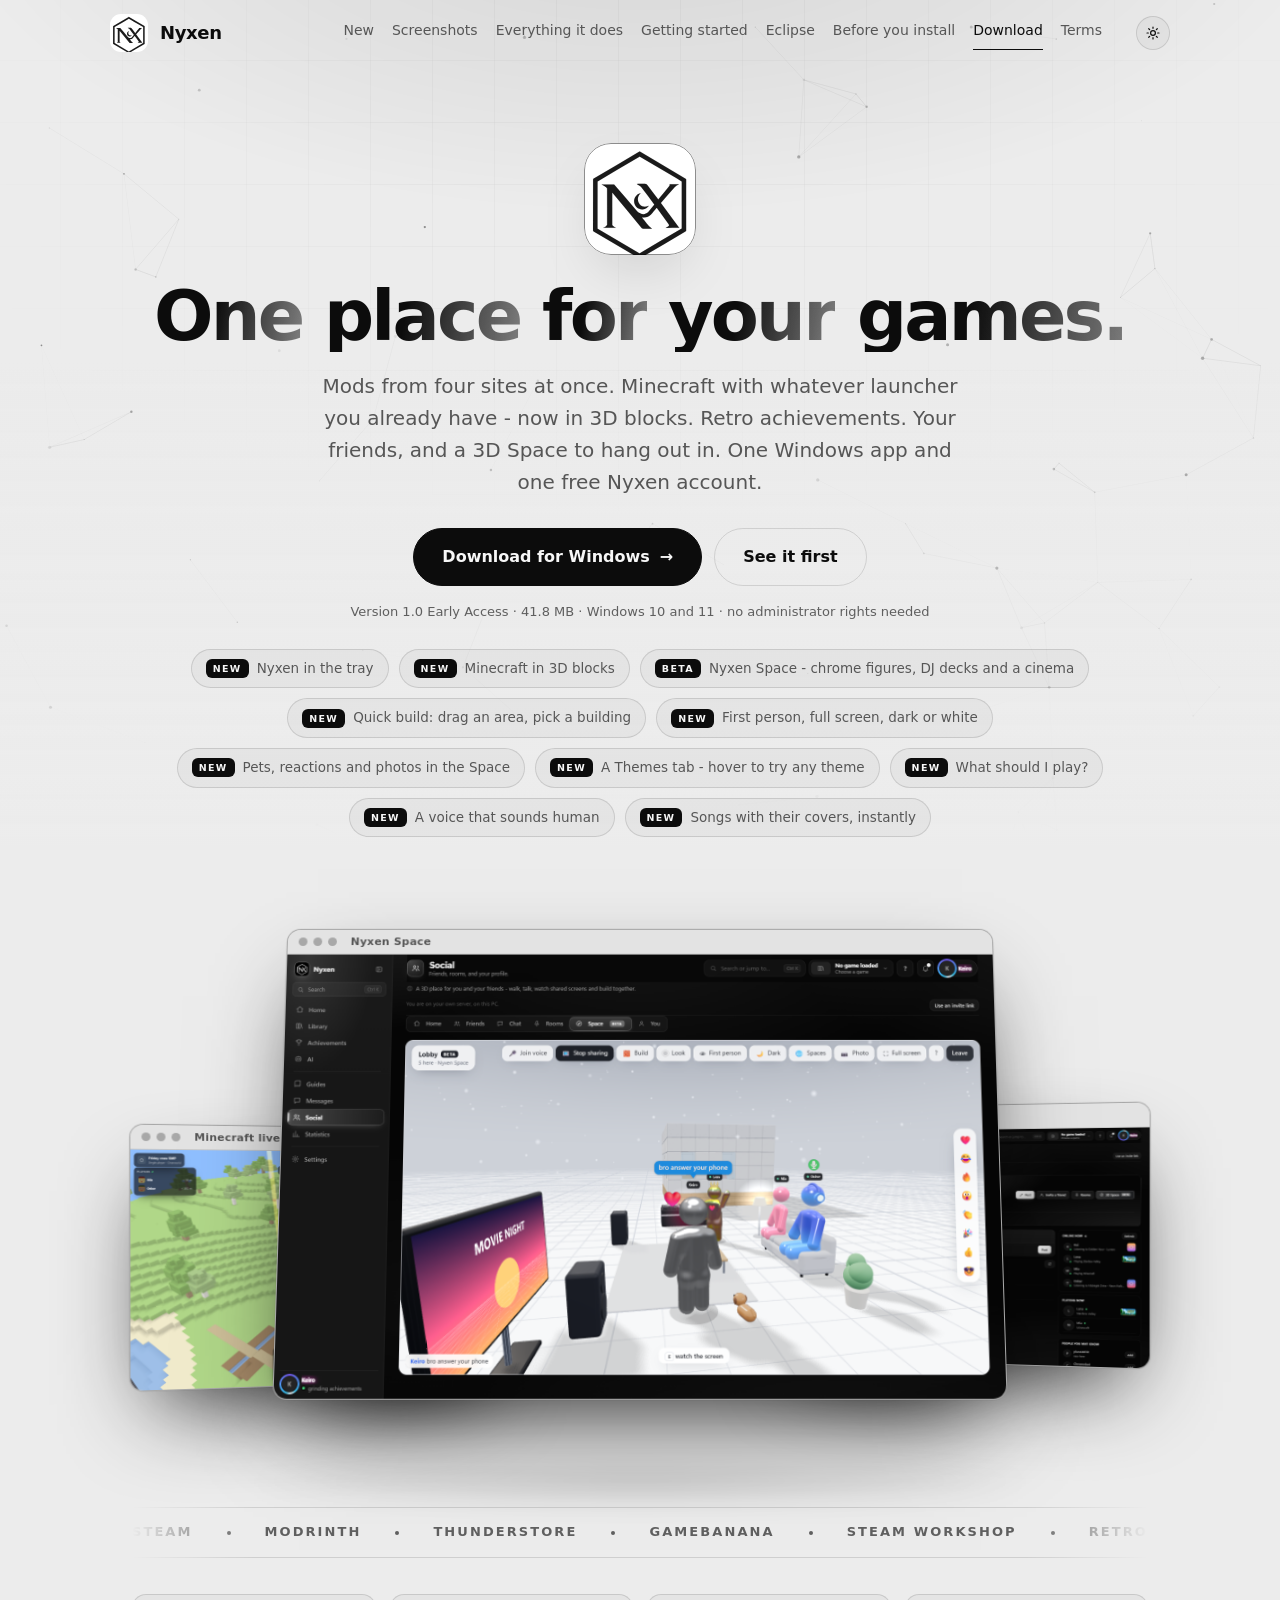
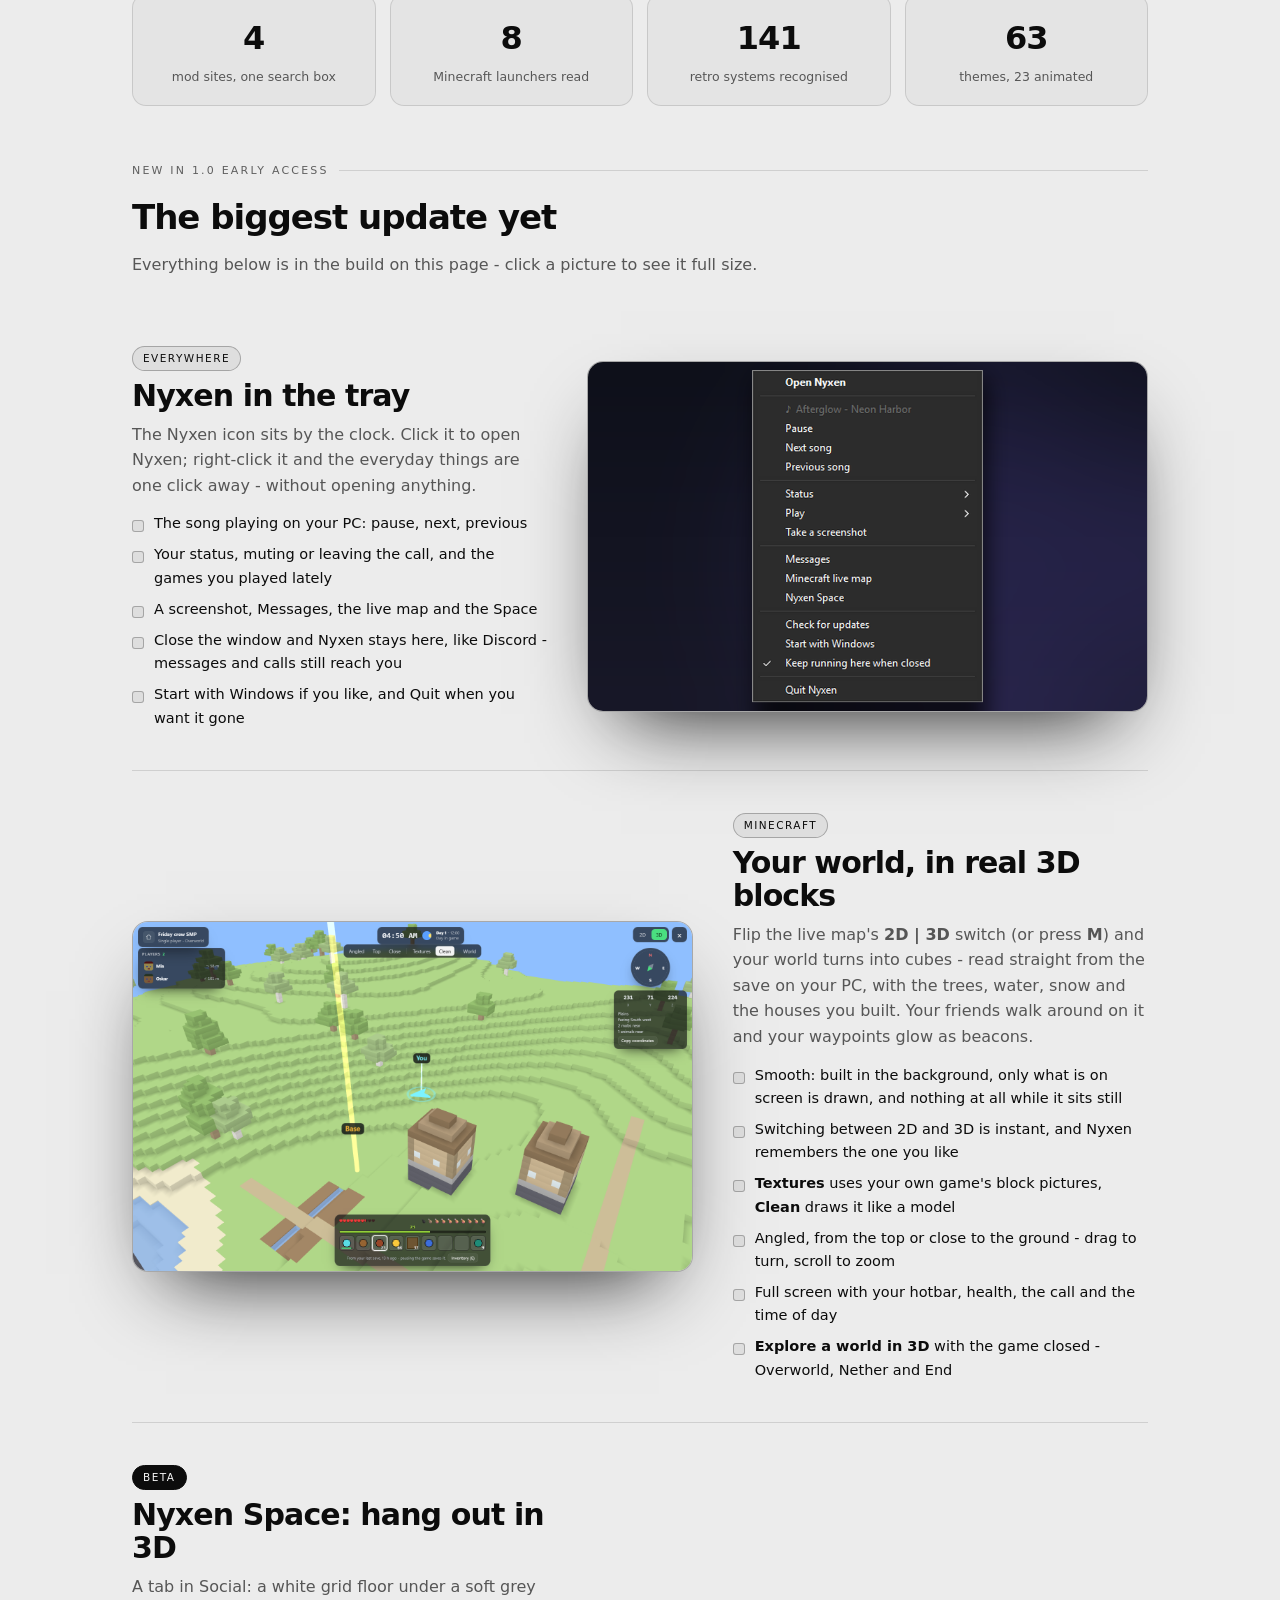
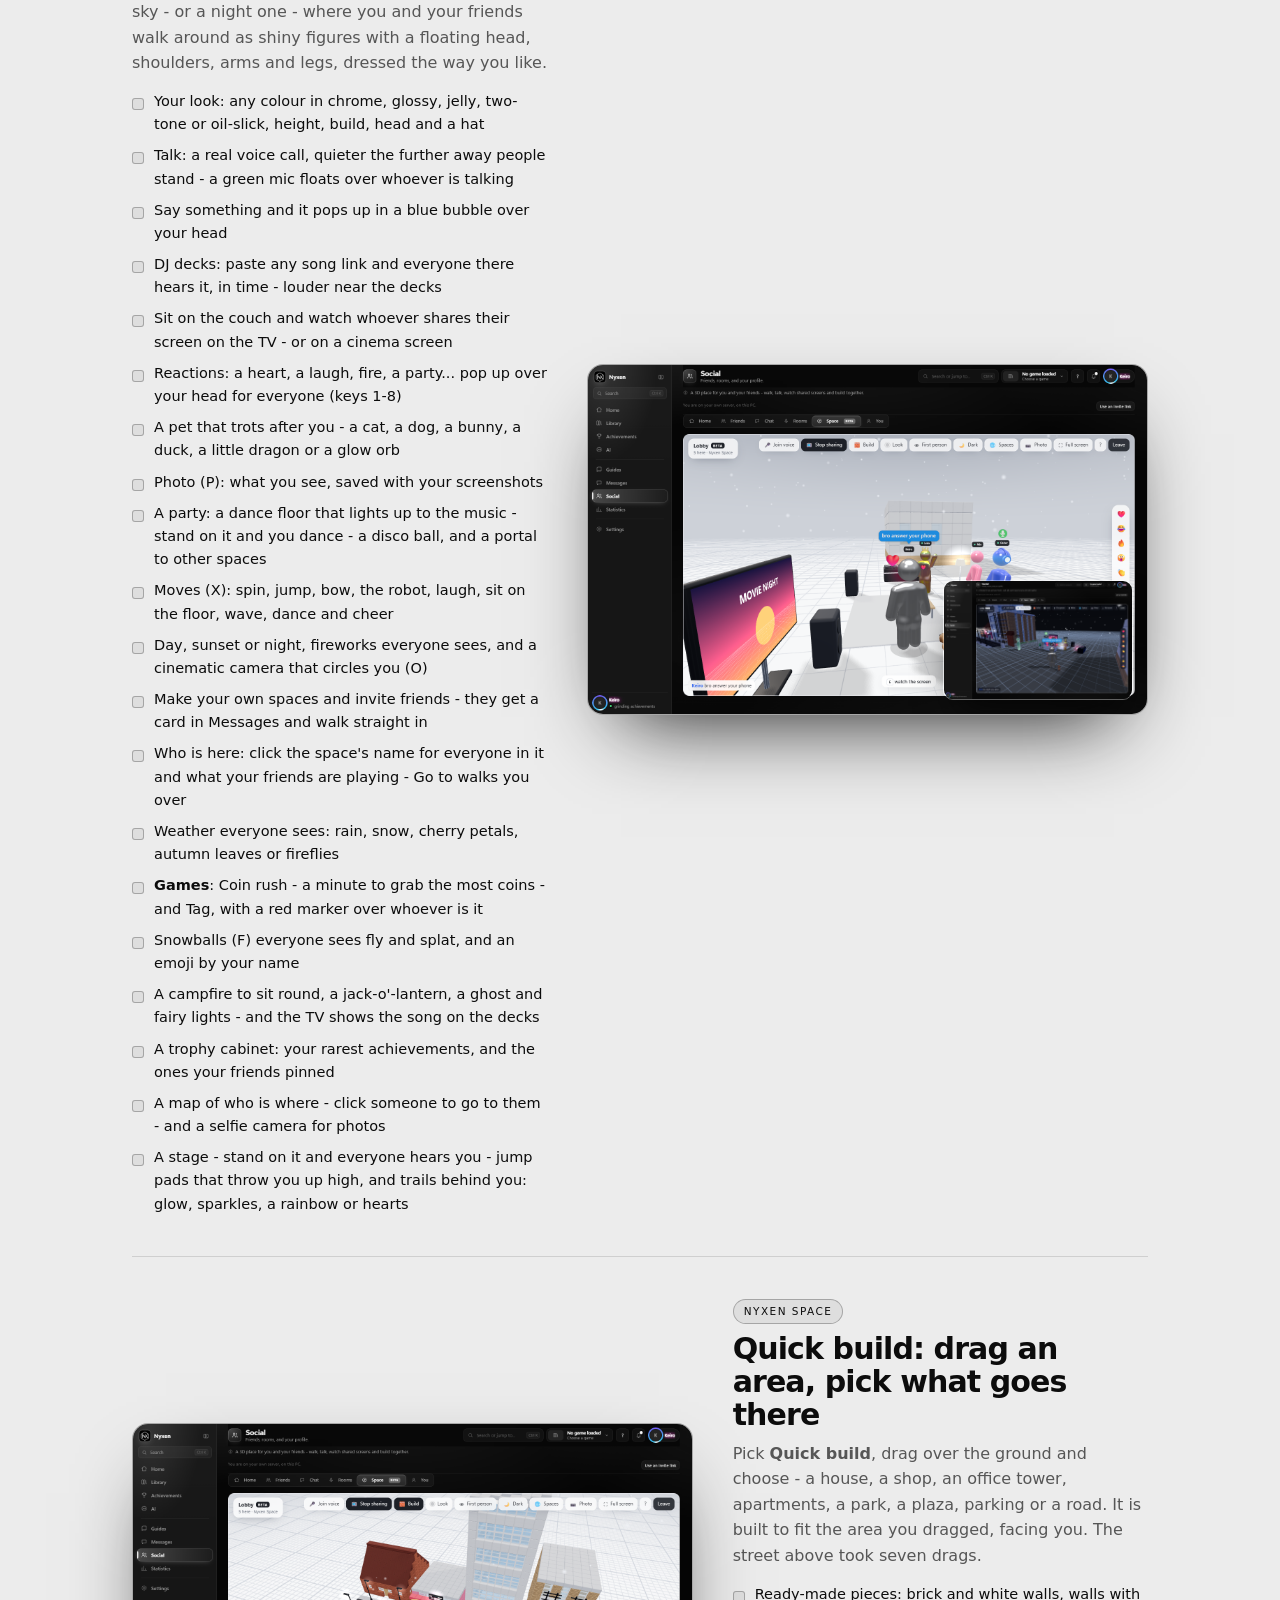
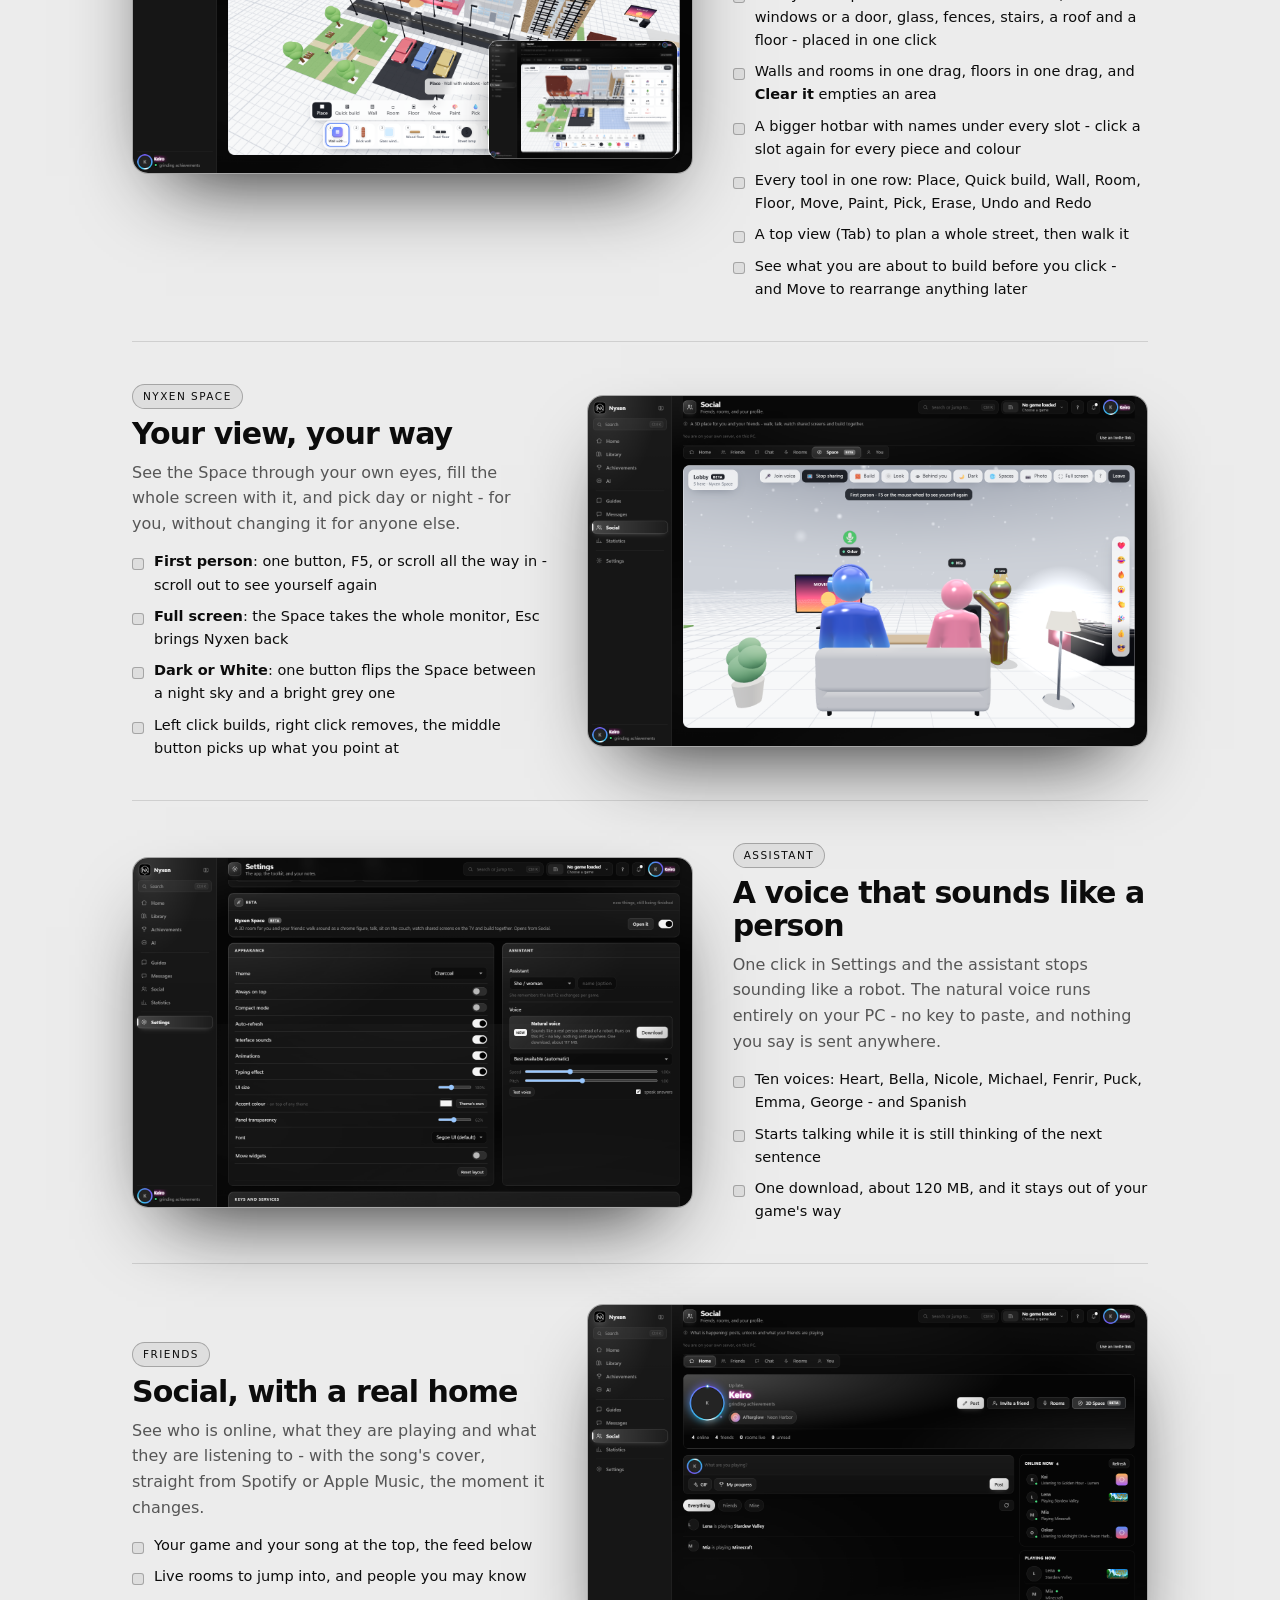
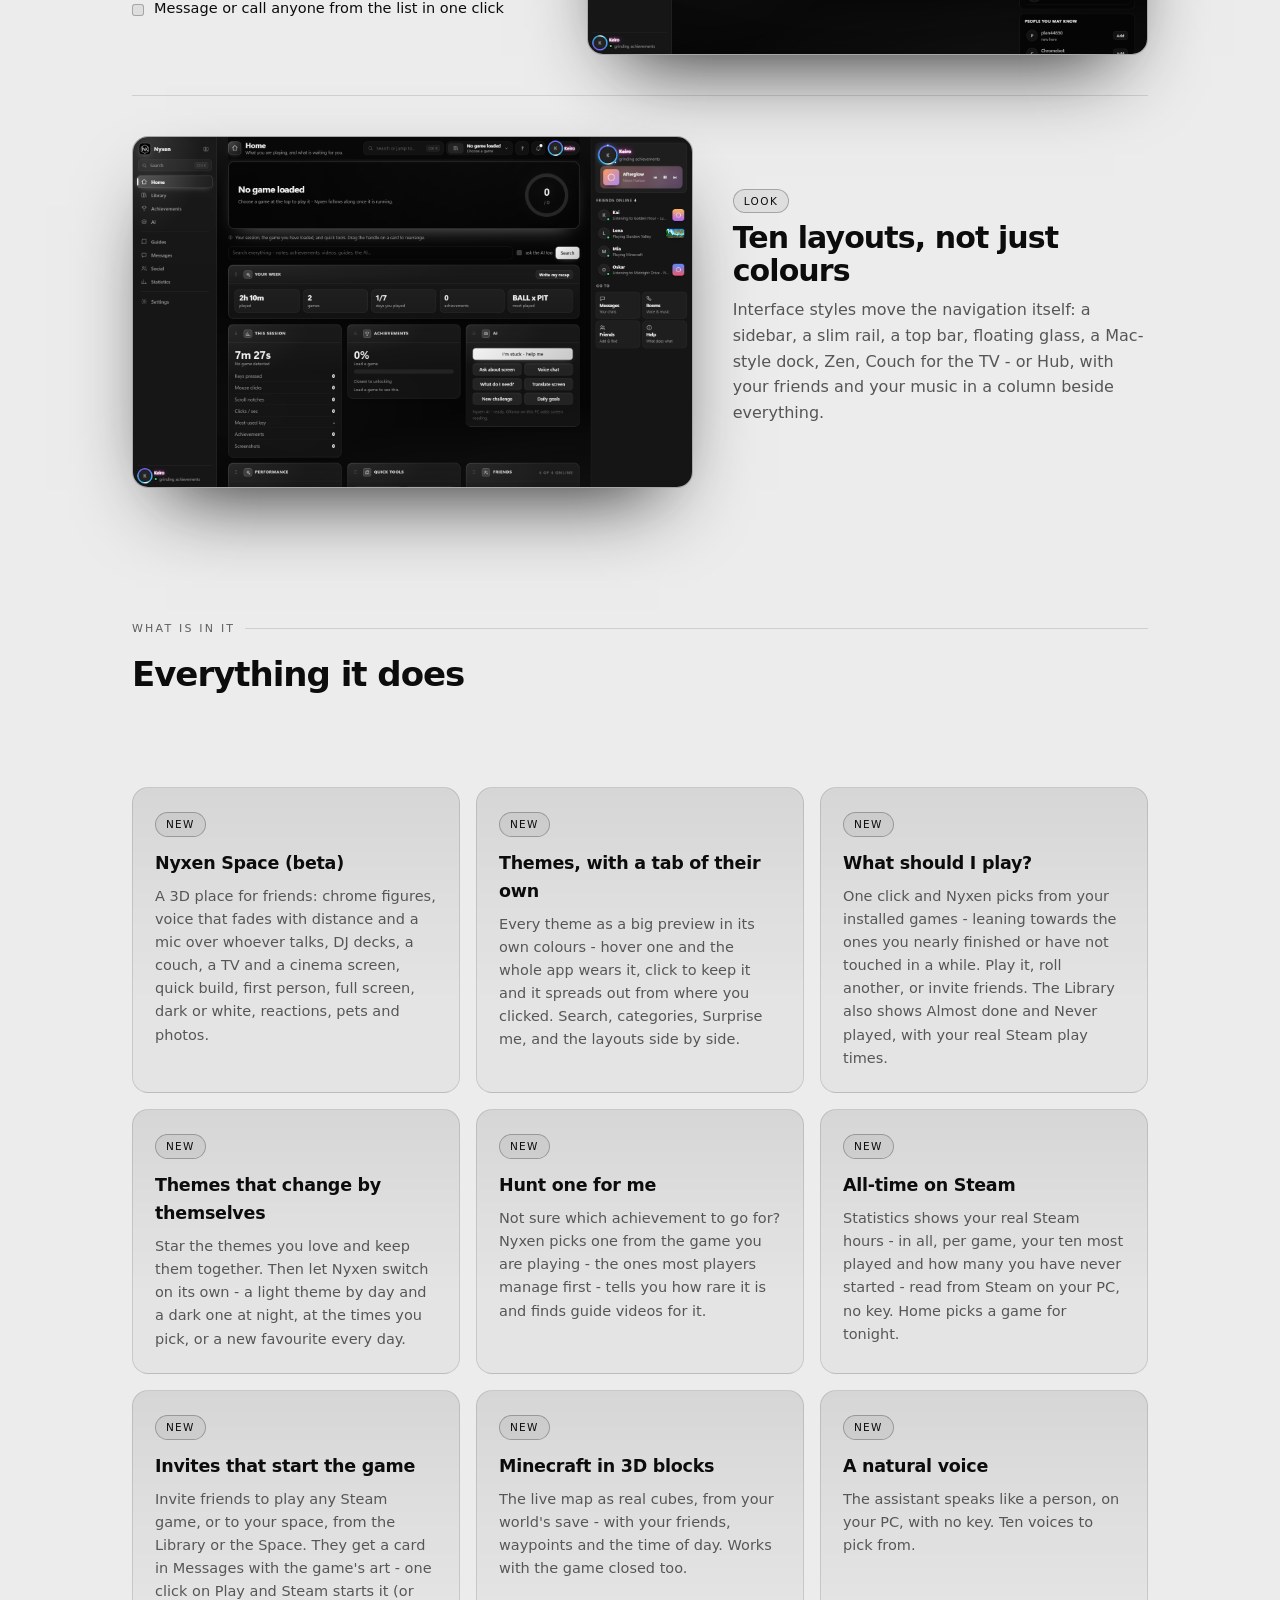
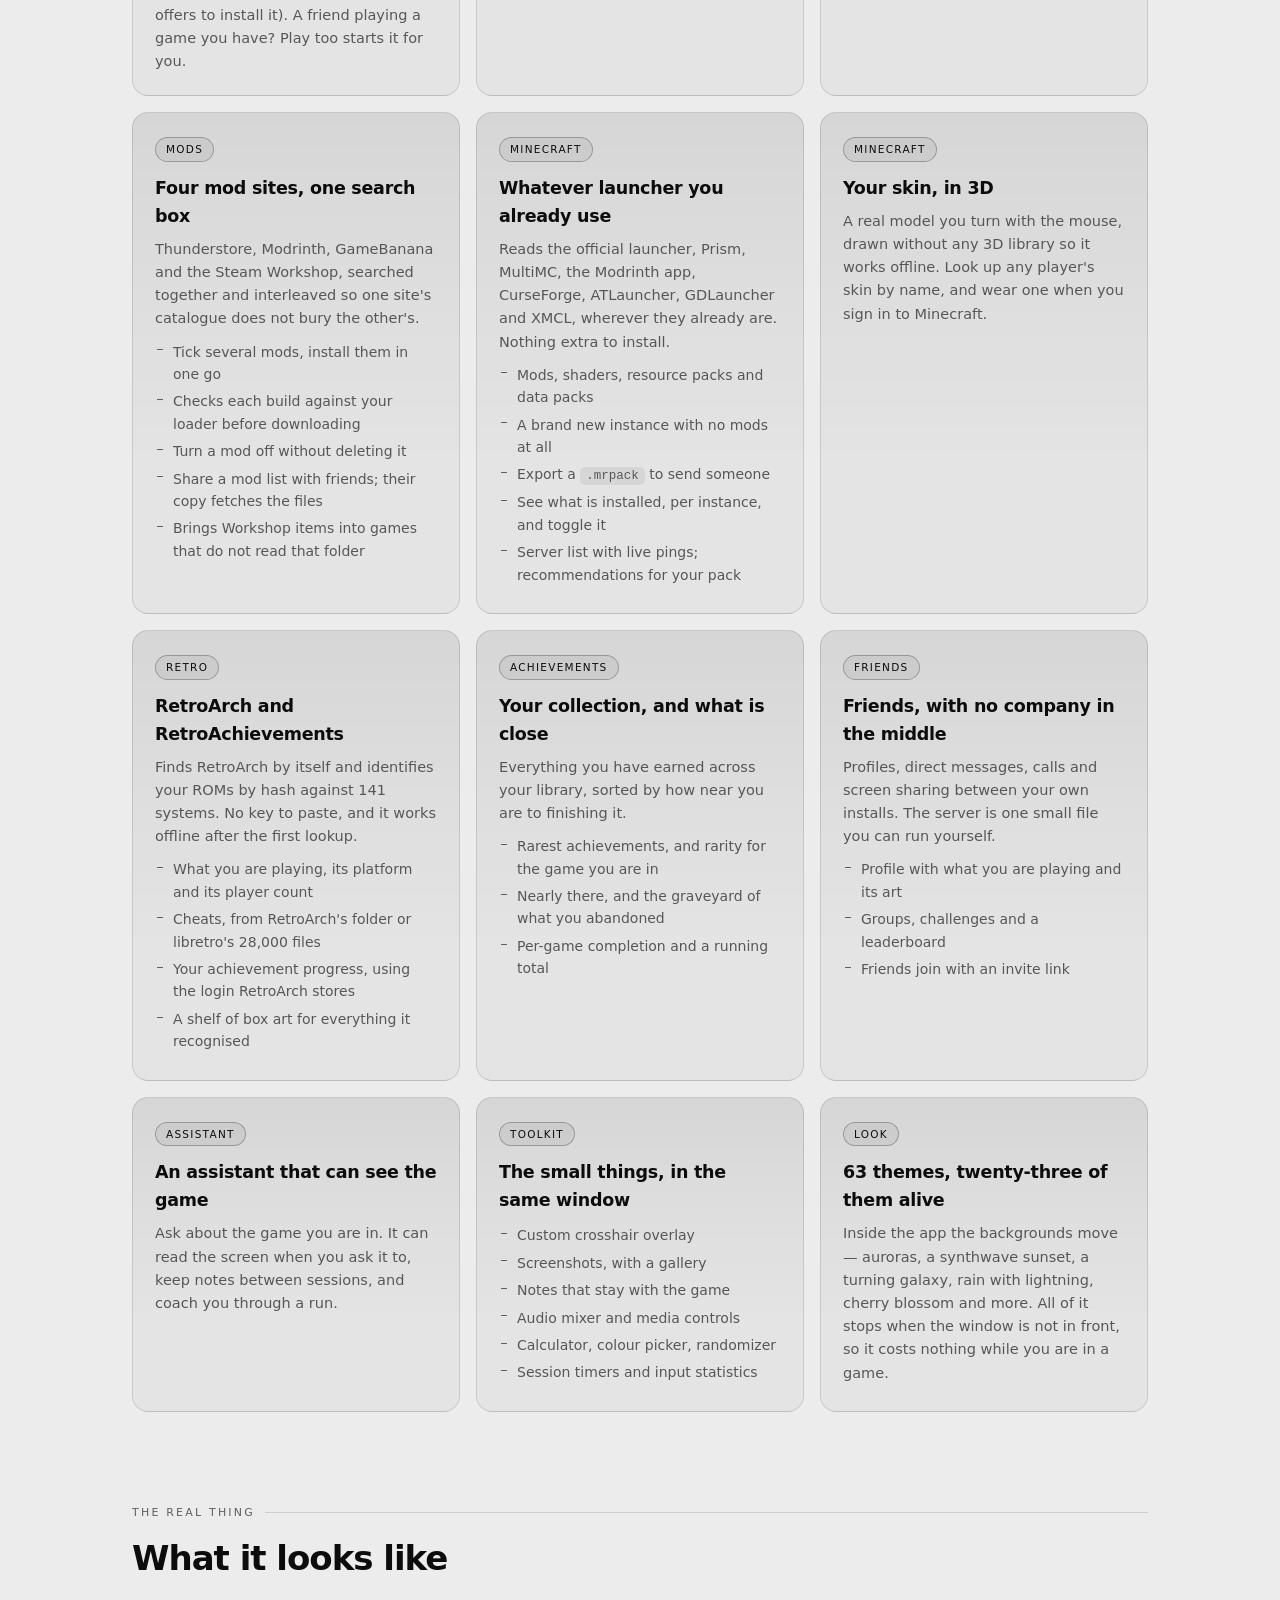
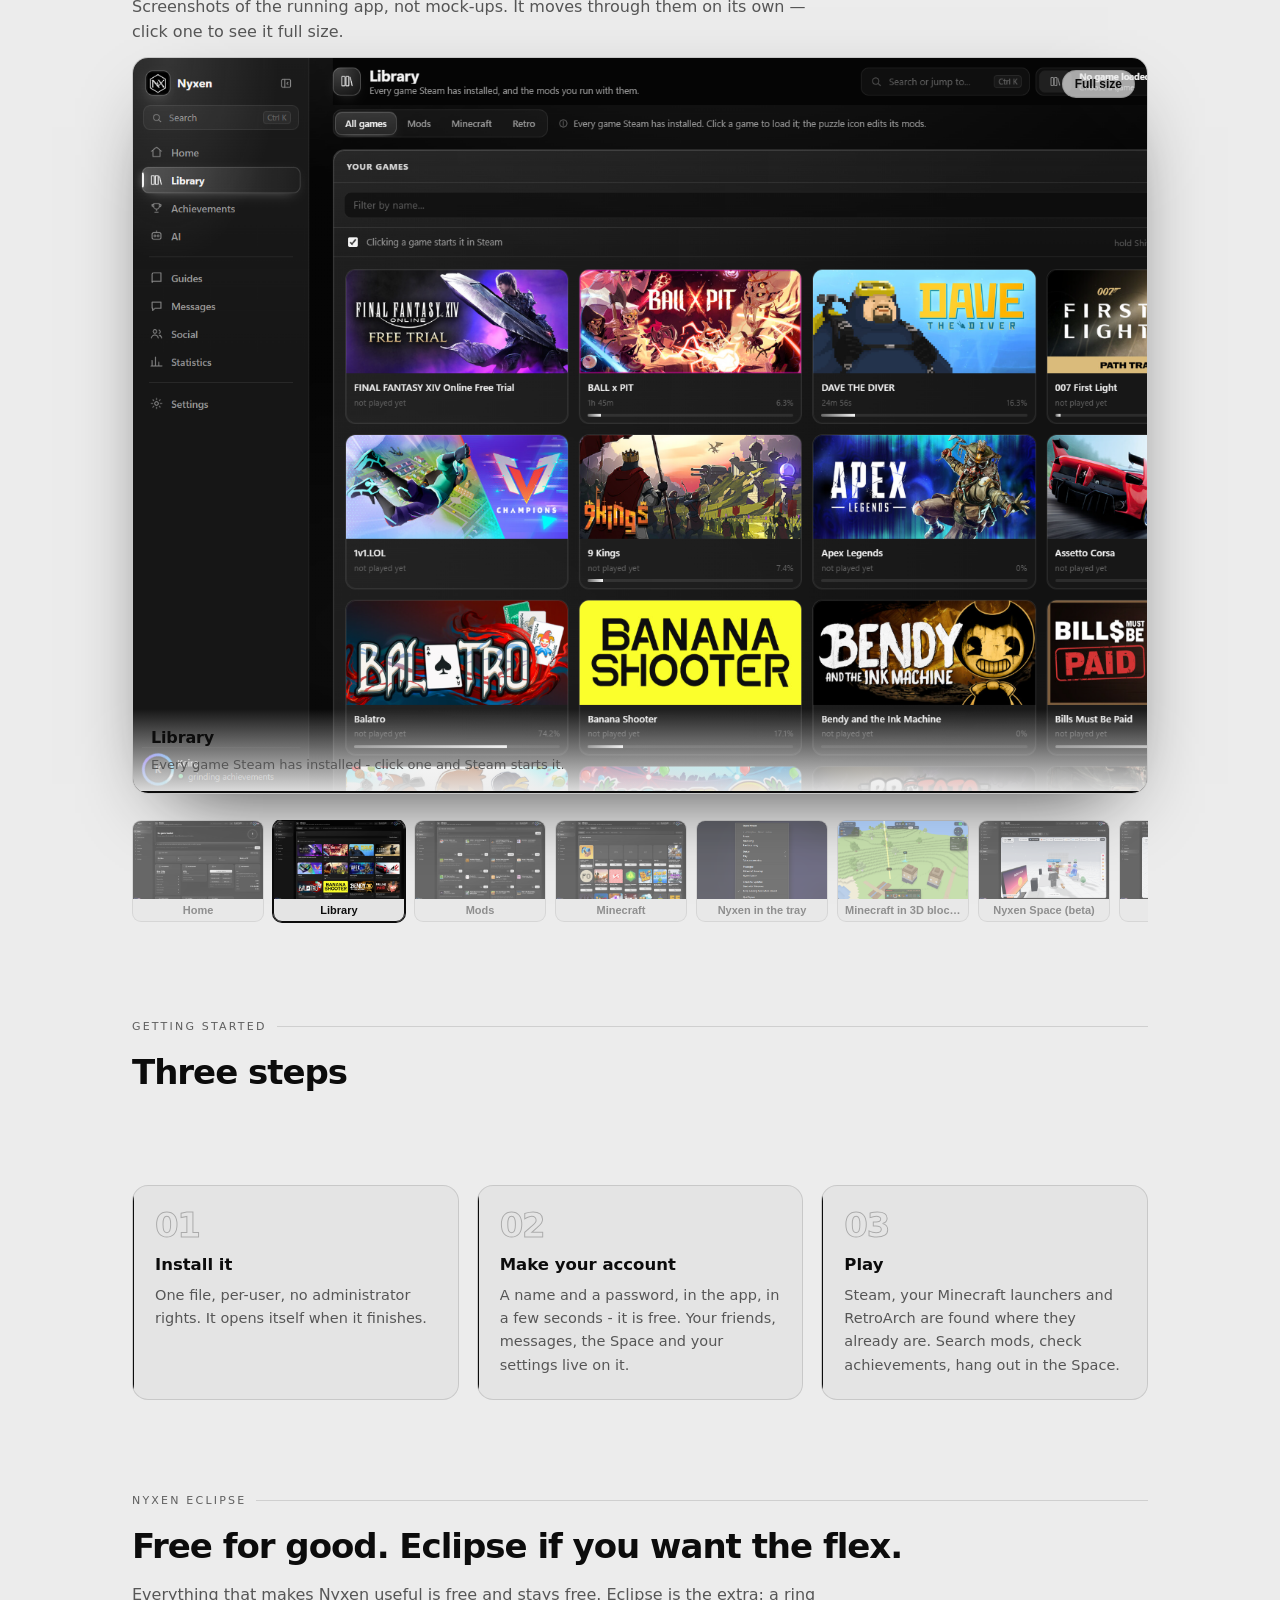
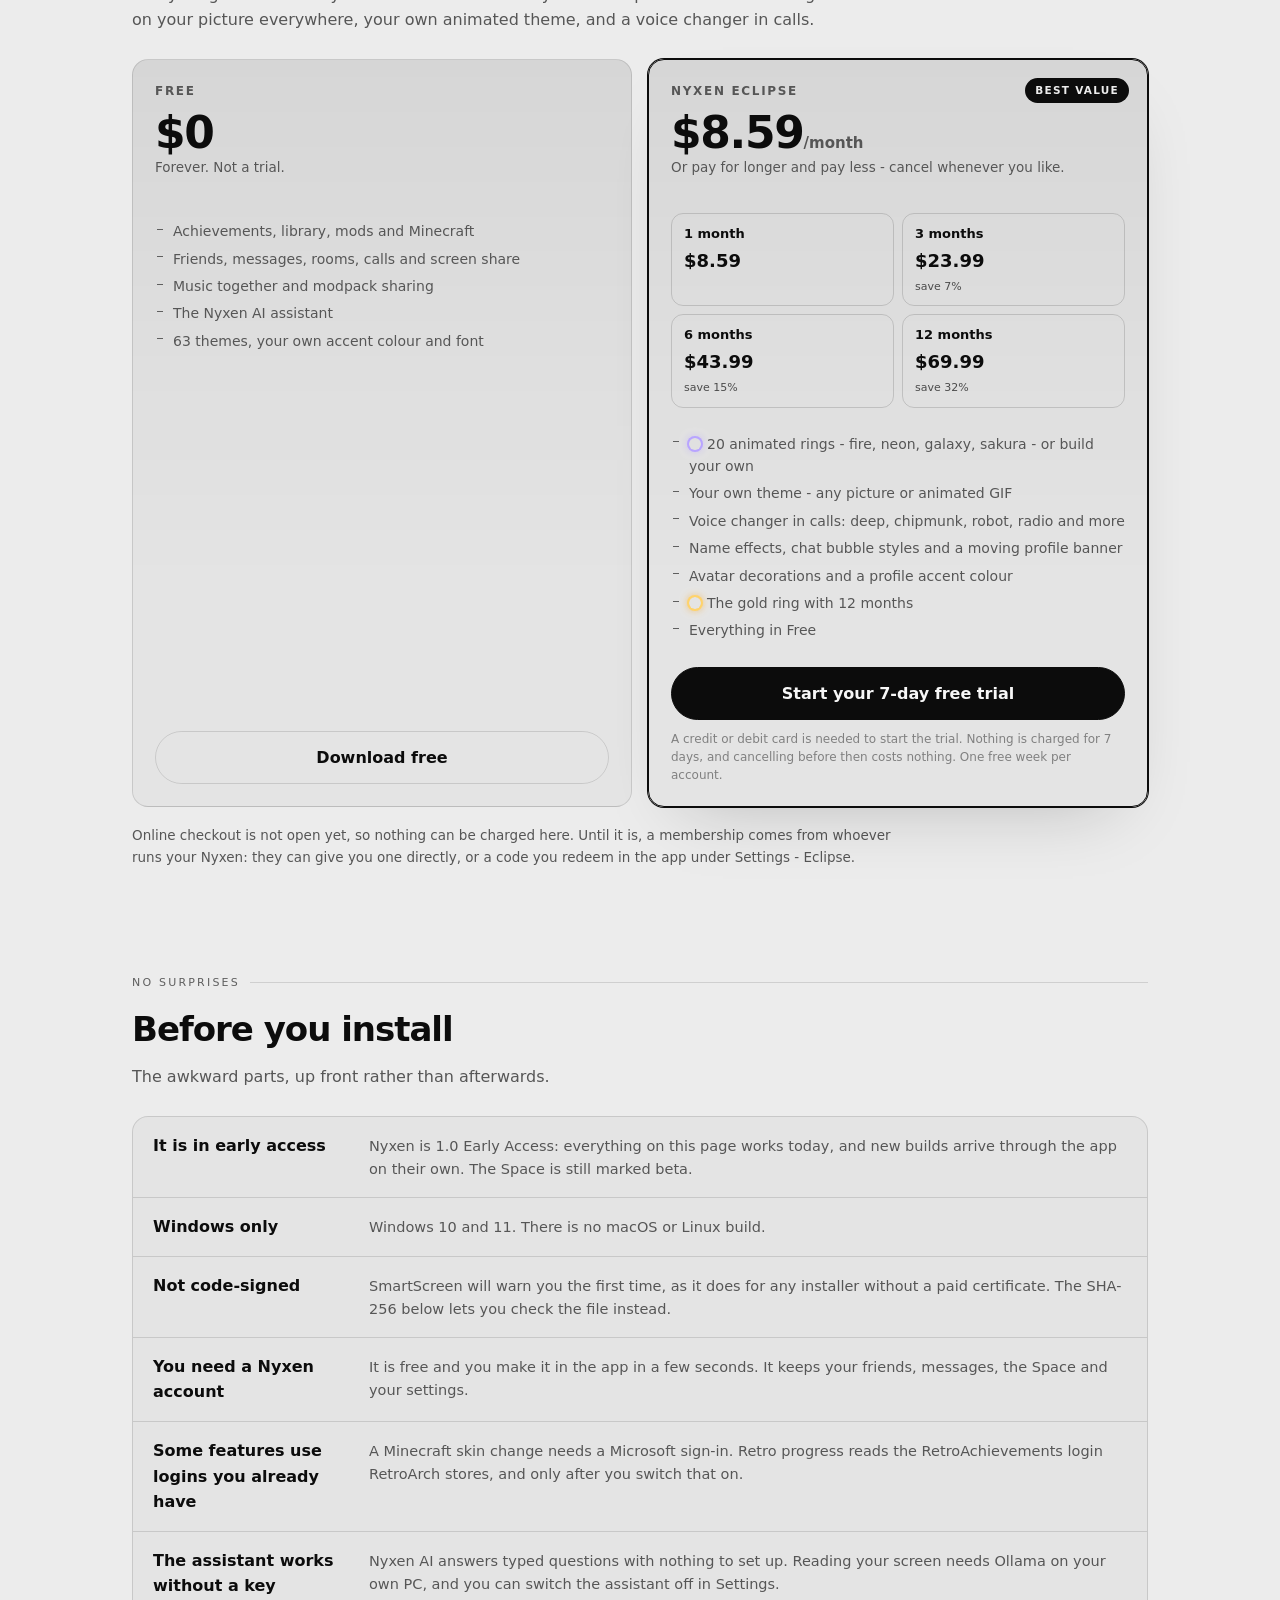
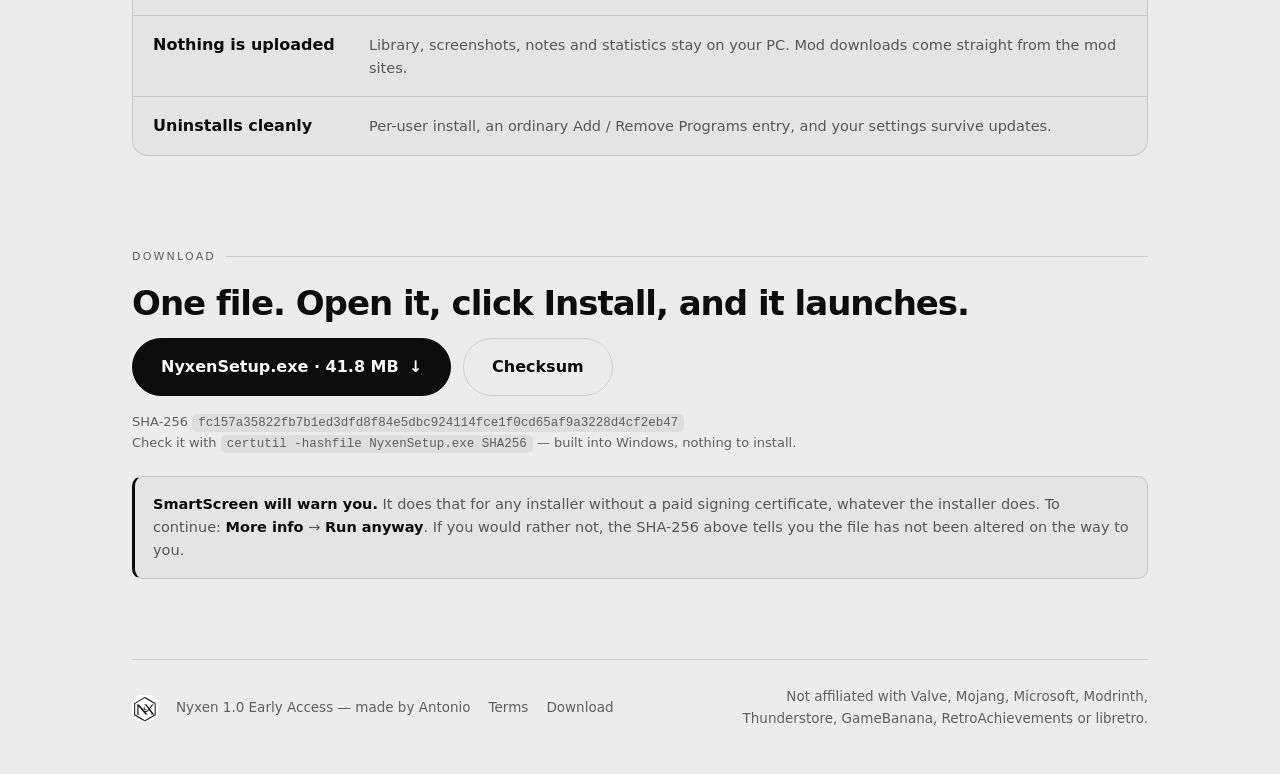
==== index.html @ 5e046178 "Publish the Nyxen site Static build for GitHub Pages: the size and SHA-256 of the installer are meas" ====
<!doctype html>
<html lang="en">
<head>
<meta charset="utf-8">
<meta name="viewport" content="width=device-width, initial-scale=1">
<title>Nyxen — one place for your games</title>
<meta name="description" content="A Windows companion for your games: mods from four sites at once, Minecraft with any launcher, RetroArch achievements, friends, calls and a 3D Space. Free - with a free Nyxen account you make in the app.">
<meta name="theme-color" content="#060606">
<link rel="icon" href="logo.svg" type="image/svg+xml">
<meta property="og:title" content="Nyxen">
<meta property="og:description" content="Mods, Minecraft, retro achievements and friends, in one Windows app.">
<meta property="og:image" content="logo.svg">
<meta property="og:type" content="website">
<style>
  /* ------------------------------------------------------------------
     One colour, and it is not a colour.

     The previous version of this page carried five palettes - purple,
     green, orange, pink - and a swatch row to switch between them. It
     was loud, and the hue fought the screenshots, which are the only
     thing here that should be doing the talking. So the whole page is
     now a single greyscale ramp: black through white, nothing else.
     Emphasis comes from contrast, weight and movement instead of hue.

     The one remaining choice is dark or light, which is still
     monochrome either way - so the theme button stayed a button, it
     just stopped adding colours.
     ------------------------------------------------------------------ */
  :root{
    --bg:#060606; --bg2:#0d0d0d; --raise:#141414;
    --fg:#f2f2f2; --dim:#9c9c9c; --dimmer:#8a8a8a;
    --line:rgba(255,255,255,.10); --line2:rgba(255,255,255,.20);
    --panel:rgba(255,255,255,.035); --panel2:rgba(255,255,255,.07);
    --ink:#f2f2f2;              /* the "accent": plain white */
    --ink-fg:#070707;
    --glow:rgba(255,255,255,.34);
    --dot:255,255,255;
    --r:16px; --ease:cubic-bezier(.2,.8,.2,1);
    --rail:0;                   /* scroll progress, 0..1 */
    --px:0; --py:0;             /* pointer, -1..1, for parallax */
  }
  body.light{
    --bg:#ececec; --bg2:#e3e3e3; --raise:#f7f7f7;
    --fg:#0c0c0c; --dim:#565656; --dimmer:#5f5f5f;
    --line:rgba(0,0,0,.12); --line2:rgba(0,0,0,.26);
    --panel:rgba(0,0,0,.030); --panel2:rgba(0,0,0,.06);
    --ink:#0c0c0c; --ink-fg:#f7f7f7;
    --glow:rgba(0,0,0,.22);
    --dot:0,0,0;
  }

  *{box-sizing:border-box}
  html{scroll-behavior:smooth}
  body{margin:0;color:var(--fg);background:var(--bg);
    font:16px/1.6 system-ui,"Segoe UI",Roboto,Helvetica,Arial,sans-serif;
    -webkit-font-smoothing:antialiased;overflow-x:hidden;
    transition:background .5s var(--ease),color .5s var(--ease)}
  a{color:inherit}
  .wrap{max-width:1060px;margin:0 auto;padding:0 22px;position:relative;z-index:1}
  ::selection{background:var(--ink);color:var(--ink-fg)}

  /* ---- the backdrop: three layers that all move ---------------------
     1. a canvas of drifting points, linked by lines when they are near
     2. a faint grid that slides, tied to the pointer
     3. a vignette that keeps text readable over both                  */
  #sky{position:fixed;inset:0;z-index:0;pointer-events:none;opacity:.8}
  .mesh{position:fixed;inset:-2px;z-index:0;pointer-events:none;opacity:.5;
    background-image:
      linear-gradient(to right,rgba(var(--dot),.055) 1px,transparent 1px),
      linear-gradient(to bottom,rgba(var(--dot),.055) 1px,transparent 1px);
    background-size:62px 62px;
    transform:translate3d(calc(var(--px) * -14px),calc(var(--py) * -14px),0);
    transition:transform .5s var(--ease);
    mask-image:radial-gradient(78% 62% at 50% 12%,#000 25%,transparent 78%);
    -webkit-mask-image:radial-gradient(78% 62% at 50% 12%,#000 25%,transparent 78%)}
  .veil{position:fixed;inset:0;z-index:0;pointer-events:none;
    background:
      radial-gradient(88% 58% at 50% -12%,rgba(var(--dot),.10),transparent 62%),
      linear-gradient(180deg,transparent 40%,var(--bg) 94%)}

  /* the beam that follows your cursor - white on black, no hue */
  .beam{position:fixed;top:0;left:0;width:520px;height:520px;z-index:0;
    margin:-260px 0 0 -260px;pointer-events:none;opacity:0;
    background:radial-gradient(circle,rgba(var(--dot),.075),transparent 62%);
    transition:opacity .5s}
  body.hasbeam .beam{opacity:1}

  /* ---- scroll progress ---------------------------------------------- */
  .rail{position:fixed;top:0;left:0;right:0;height:2px;z-index:40;
    background:transparent}
  .rail i{display:block;height:100%;background:var(--ink);
    transform:scaleX(var(--rail));transform-origin:0 50%;
    box-shadow:0 0 14px -2px var(--glow)}

  /* ---- header -------------------------------------------------------- */
  header{position:sticky;top:0;z-index:30;
    border-bottom:1px solid transparent;
    transition:border-color .3s,background .3s,backdrop-filter .3s}
  header.stuck{border-color:var(--line);backdrop-filter:blur(12px);
    background:color-mix(in srgb,var(--bg) 76%,transparent)}
  .hrow{display:flex;align-items:center;gap:12px;padding:14px 0}
  .mark{width:38px;height:38px;flex:none;border-radius:11px;
    background:transparent;display:grid;place-items:center;overflow:hidden;
    box-shadow:none;
    transition:transform .5s var(--ease),box-shadow .4s}
  /* The source mark contains a black square. Blend it into the page so the
     visible logo is the artwork, not a tile behind it. */
  .mark img,.bigmark img{width:100%;height:100%;display:block;mix-blend-mode:screen}
  body.light .mark img,body.light .bigmark img{filter:invert(1);mix-blend-mode:multiply}
  a.brand{display:flex;align-items:center;gap:12px;text-decoration:none}
  a.brand:hover .mark{transform:rotate(-9deg) scale(1.07);
    box-shadow:0 0 0 1px var(--line2), 0 0 30px -6px var(--glow)}
  .bname{font-weight:800;letter-spacing:-.02em;font-size:18px}
  header nav{margin-left:auto;display:flex;gap:18px;font-size:14px;color:var(--dim)}
  header nav a{text-decoration:none;position:relative;padding:3px 0;
    transition:color .2s}
  header nav a::after{content:"";position:absolute;left:0;right:100%;bottom:0;
    height:1px;background:var(--ink);transition:right .28s var(--ease)}
  header nav a:hover{color:var(--fg)}
  header nav a:hover::after,header nav a[aria-current="true"]::after{right:0}
  header nav a[aria-current="true"]{color:var(--fg)}
  .lamp{margin-left:16px;width:34px;height:34px;flex:none;cursor:pointer;
    border-radius:50%;border:1px solid var(--line);background:var(--panel);
    color:var(--fg);display:grid;place-items:center;padding:0;
    transition:transform .3s var(--ease),border-color .2s,background .3s}
  .lamp:hover{transform:rotate(28deg) scale(1.08);border-color:var(--line2)}
  .lamp svg{width:16px;height:16px;display:block}
  /* On a phone the links go and the light switch stays - it is the one
     control, and the sections are a swipe away anyway. */
  /* The six links do not fit comfortably on compact laptops or tablets.
     Tighten them before the phone layout takes over, rather than letting the
     header wrap or overflow. */
  @media(max-width:980px){header nav{gap:10px;font-size:12px}.lamp{margin-left:6px}}
  @media(max-width:760px){header nav a{display:none}}

  /* ---- hero ---------------------------------------------------------- */
  .hero{text-align:center;padding:76px 0 30px;position:relative}
  .bigmark{width:112px;height:112px;margin:0 auto 26px;border-radius:27px;
    background:transparent;display:grid;place-items:center;overflow:hidden;
    position:relative;
    box-shadow:0 24px 64px -24px var(--glow);
    animation:markIn 1s var(--ease) both, float 9s ease-in-out 1.1s infinite}
  .bigmark img{position:relative;z-index:1}
  /* two rings that breathe outwards, like the app's pulse on a live card */
  .bigmark::before,.bigmark::after{content:"";position:absolute;inset:0;
    border-radius:inherit;border:1px solid var(--line2);
    animation:ripple 4.2s var(--ease) infinite}
  .bigmark::after{animation-delay:2.1s}
  @keyframes ripple{0%{transform:scale(1);opacity:.65}
    100%{transform:scale(1.55);opacity:0}}
  @keyframes markIn{from{opacity:0;transform:translateY(20px) scale(.88) rotate(-12deg)}
    to{opacity:1;transform:none}}
  @keyframes float{0%,100%{transform:translateY(0)}50%{transform:translateY(-10px)}}

  h1{font-size:clamp(36px,7vw,70px);line-height:1.02;letter-spacing:-.04em;
    margin:0 0 18px;font-weight:800}
  /* words arrive one at a time, each from under a mask */
  .word{display:inline-block;overflow:hidden;vertical-align:top;
    padding:0 .03em;margin:0 -.03em}
  .word i{display:inline-block;font-style:normal;
    transform:translateY(110%) rotate(4deg);opacity:0;
    animation:wordUp .8s var(--ease) forwards;
    animation-delay:calc(var(--i) * 70ms + 160ms)}
  @keyframes wordUp{to{transform:none;opacity:1}}
  /* The sheen is clipped to the text - but it has to be clipped to the
     element that CONTAINS the text. Putting it on the h1 span while the
     words live in child <i> elements made the whole headline invisible:
     color:transparent inherited down, and background-clip on an ancestor
     does not clip a descendant's glyphs. So each word clips its own, with
     a stagger so the light still travels along the line.
     Guarded by @supports, because without background-clip:text the
     transparent colour would be an invisible headline again. */
  .shine{color:var(--fg)}
  @supports ((-webkit-background-clip:text) or (background-clip:text)){
    .shine .word i{background:linear-gradient(100deg,
        var(--fg) 18%,rgba(var(--dot),.45) 44%,var(--fg) 70%);
      background-size:240% 100%;
      -webkit-background-clip:text;background-clip:text;
      color:transparent;
      animation:wordUp .8s var(--ease) forwards,
                shine 8s linear infinite;
      animation-delay:calc(var(--i) * 70ms + 160ms),
                      calc(var(--i) * -260ms)}
  }
  @keyframes shine{to{background-position:-240% 0}}
  .sub{font-size:clamp(16px,2.1vw,20px);color:var(--dim);max-width:640px;
    margin:0 auto 30px;animation:fadeUp .9s var(--ease) .5s both}
  @keyframes fadeUp{from{opacity:0;transform:translateY(14px)}to{opacity:1;transform:none}}

  .cta{display:flex;gap:12px;justify-content:center;flex-wrap:wrap;
    align-items:center;animation:fadeUp .9s var(--ease) .66s both}
  .btn{display:inline-flex;align-items:center;gap:10px;padding:15px 28px;
    border-radius:999px;text-decoration:none;font-weight:700;font-size:16px;
    background:var(--ink);color:var(--ink-fg);border:1px solid var(--ink);
    position:relative;overflow:hidden;isolation:isolate;
    transform:translate3d(var(--mx,0),var(--my,0),0);
    transition:transform .22s var(--ease),box-shadow .22s var(--ease)}
  .btn:hover{box-shadow:0 18px 40px -14px var(--glow)}
  .btn span{position:relative;z-index:2}
  /* a light sweeps across it on a loop, and again on hover */
  .btn::after{content:"";position:absolute;inset:0;z-index:1;
    background:linear-gradient(100deg,transparent 34%,
      rgba(var(--dot),.0) 34%,rgba(255,255,255,.30) 50%,transparent 66%);
    transform:translateX(-120%);animation:sweep 5s ease-in-out 1.6s infinite}
  @keyframes sweep{0%{transform:translateX(-120%)}45%,100%{transform:translateX(120%)}}
  .btn .arw{transition:transform .22s var(--ease)}
  .btn:hover .arw{transform:translateX(4px)}
  .btn.ghost{background:transparent;color:var(--fg);border-color:var(--line)}
  .btn.ghost::after{display:none}
  .btn.ghost:hover{border-color:var(--fg);background:var(--panel)}
  .meta{color:var(--dimmer);font-size:13px;margin-top:16px;
    animation:fadeUp .9s var(--ease) .8s both}

  /* ---- the marquee of what it talks to ------------------------------- */
  .belt{position:relative;margin:26px 0 6px;padding:14px 0;
    border-top:1px solid var(--line);border-bottom:1px solid var(--line);
    overflow:hidden;
    mask-image:linear-gradient(90deg,transparent,#000 12%,#000 88%,transparent);
    -webkit-mask-image:linear-gradient(90deg,transparent,#000 12%,#000 88%,transparent)}
  .beltrun{display:flex;width:max-content;gap:34px;
    animation:belt 34s linear infinite}
  .belt:hover .beltrun{animation-play-state:paused}
  @keyframes belt{to{transform:translateX(-50%)}}
  .beltrun b{font-weight:600;font-size:13px;letter-spacing:.16em;
    text-transform:uppercase;color:var(--dimmer);white-space:nowrap;
    display:flex;align-items:center;gap:34px;transition:color .3s}
  .beltrun b:hover{color:var(--fg)}
  .beltrun b::after{content:"";width:4px;height:4px;border-radius:50%;
    background:var(--dimmer)}

  /* ---- counters ------------------------------------------------------ */
  .stats{display:grid;gap:14px;grid-template-columns:repeat(4,minmax(0,1fr));
    padding:30px 0 10px}
  /* Keep the four counters balanced at tablet and phone widths.  auto-fit
     made a narrow desktop view show three cards with one stranded below. */
  @media(max-width:760px){.stats{grid-template-columns:repeat(2,minmax(0,1fr))}}
  .stat{text-align:center;border:1px solid var(--line);border-radius:14px;
    padding:18px 12px;background:var(--panel);position:relative;overflow:hidden;
    transition:transform .25s var(--ease),border-color .25s}
  .stat:hover{transform:translateY(-3px);border-color:var(--line2)}
  .stat::after{content:"";position:absolute;left:0;bottom:0;height:1px;width:100%;
    background:var(--ink);transform:scaleX(0);transform-origin:0 50%;
    transition:transform .5s var(--ease)}
  .stat:hover::after{transform:scaleX(1)}
  .stat .n{font-size:clamp(22px,3.6vw,32px);font-weight:800;letter-spacing:-.03em;
    font-variant-numeric:tabular-nums;color:var(--fg)}
  .stat .l{font-size:12.5px;color:var(--dim);margin-top:3px}

  /* ---- sections ------------------------------------------------------ */
  section{padding:46px 0}
  h2{font-size:clamp(24px,3.6vw,34px);letter-spacing:-.03em;margin:0 0 8px}
  .lead{color:var(--dim);margin:0 0 26px;max-width:700px}
  .eyebrow{font-size:11px;letter-spacing:.2em;text-transform:uppercase;
    color:var(--dimmer);margin:0 0 10px;display:flex;align-items:center;gap:10px}
  .eyebrow::after{content:"";height:1px;flex:1;background:var(--line)}

  .grid{display:grid;gap:16px;grid-template-columns:repeat(auto-fit,minmax(280px,1fr));
    perspective:1200px}
  .card{border:1px solid var(--line);border-radius:var(--r);padding:22px;
    background:linear-gradient(180deg,var(--panel2),transparent 70%),var(--panel);
    position:relative;overflow:hidden;transform-style:preserve-3d;
    transition:transform .3s var(--ease),border-color .25s,box-shadow .3s}
  /* the pointer carries a soft light across whichever card it is over */
  .card::before{content:"";position:absolute;inset:0;opacity:0;
    pointer-events:none;transition:opacity .3s;
    background:radial-gradient(220px circle at var(--cx,50%) var(--cy,50%),
      rgba(var(--dot),.09),transparent 70%)}
  .card:hover::before{opacity:1}
  .card:hover{border-color:var(--line2);box-shadow:0 22px 50px -26px var(--glow)}
  .card h3{margin:0 0 8px;font-size:17.5px;letter-spacing:-.015em}
  .card p{margin:0;color:var(--dim);font-size:14.5px}
  .card .tag{display:inline-block;margin-bottom:12px;font-size:10.5px;
    text-transform:uppercase;letter-spacing:.12em;color:var(--fg);
    border:1px solid var(--line2);border-radius:999px;padding:3px 10px;
    background:var(--panel2)}
  .card ul{margin:10px 0 0;padding-left:0;list-style:none;color:var(--dim);
    font-size:14px}
  .card li{margin:5px 0;padding-left:18px;position:relative}
  .card li::before{content:"";position:absolute;left:2px;top:.62em;
    width:6px;height:1px;background:var(--dimmer);transition:width .25s var(--ease)}
  .card:hover li::before{width:10px;background:var(--fg)}

  /* ---- three steps, with a line that draws itself ------------------- */
  .steps{display:grid;gap:18px;grid-template-columns:repeat(auto-fit,minmax(240px,1fr));
    position:relative}
  .step{border:1px solid var(--line);border-radius:var(--r);padding:22px;
    background:var(--panel);position:relative;overflow:hidden}
  .step .num{font-size:34px;font-weight:800;letter-spacing:-.04em;
    color:transparent;-webkit-text-stroke:1px var(--line2);line-height:1;
    margin-bottom:10px;transition:-webkit-text-stroke-color .3s,color .3s}
  .step:hover .num{color:var(--fg);-webkit-text-stroke-color:transparent}
  .step h3{margin:0 0 6px;font-size:16.5px}
  .step p{margin:0;color:var(--dim);font-size:14.5px}
  .step::after{content:"";position:absolute;left:0;top:0;width:1px;height:100%;
    background:var(--ink);transform:scaleY(0);transform-origin:50% 0;
    transition:transform .55s var(--ease)}
  .step.in::after{transform:scaleY(1)}

  /* ---- scroll reveal, with a stagger inside each group -------------- */
  .rise{opacity:0;transform:translateY(22px);
    transition:opacity .7s var(--ease),transform .7s var(--ease);
    transition-delay:calc(var(--d,0) * 70ms)}
  .rise.in{opacity:1;transform:none}

  .rows{border:1px solid var(--line);border-radius:var(--r);overflow:hidden;
    background:var(--panel)}
  .row{display:flex;gap:16px;padding:16px 20px;align-items:baseline;
    position:relative;transition:background .25s,padding-left .25s var(--ease)}
  .row:hover{background:var(--panel2);padding-left:26px}
  .row+.row{border-top:1px solid var(--line)}
  .row b{flex:none;width:200px;font-weight:600}
  .row span{color:var(--dim);font-size:14.5px}
  @media(max-width:620px){.row{flex-direction:column;gap:4px}.row b{width:auto}}

  .note{border:1px solid var(--line);border-left:3px solid var(--ink);
    border-radius:10px;padding:16px 18px;color:var(--dim);font-size:14.5px;
    background:var(--panel)}
  .note b{color:var(--fg)}
  code{font-family:ui-monospace,Consolas,monospace;font-size:12.5px;
    background:var(--panel2);padding:2px 6px;border-radius:5px;word-break:break-all}

  /* ---- the screenshot gallery ------------------------------------------
     Built from /shots.json rather than written into the page, so adding a
     screenshot is dropping a PNG into shots/ and redeploying. The page needs
     no edit and cannot get out of step with the folder. */
  .gal{margin-top:26px}
  .galstage{position:relative;border-radius:var(--r);border:1px solid var(--line);
    overflow:hidden;background:var(--panel);aspect-ratio:16/11.6;
    box-shadow:0 30px 80px -40px rgba(0,0,0,.9);
    transform:translate3d(0,calc(var(--drift,0) * 1px),0)}
  .galstage img{position:absolute;inset:0;width:100%;height:100%;
    object-fit:cover;object-position:top left;opacity:0;
    transform:scale(1.035);
    transition:opacity .55s var(--ease),transform 6s linear}
  .galstage img.on{opacity:1;transform:scale(1)}
  .galstage .galcap{position:absolute;left:0;right:0;bottom:0;padding:16px 18px;
    z-index:2;
    background:linear-gradient(0deg,color-mix(in srgb,var(--bg) 94%,transparent),
      transparent);pointer-events:none}
  .galstage .galcap b{display:block;font-size:16px;letter-spacing:-.01em}
  .galstage .galcap span{font-size:13px;color:var(--dim)}
  .galstage .galzoom{position:absolute;top:12px;right:12px;z-index:3;padding:6px 12px;
    border-radius:999px;font-size:12px;font-weight:600;cursor:pointer;
    border:1px solid var(--line);color:var(--fg);
    background:color-mix(in srgb,var(--bg) 70%,transparent);
    transition:border-color .18s,transform .18s var(--ease)}
  .galstage .galzoom:hover{border-color:var(--fg);transform:translateY(-1px)}
  /* how long until it moves on - visible, so it does not feel random */
  .galbar{position:absolute;left:0;bottom:0;height:2px;z-index:3;
    background:var(--ink);width:100%;transform:scaleX(0);transform-origin:0 50%}
  .galbar.run{transition:transform 5.2s linear;transform:scaleX(1)}

  .galstrip{display:flex;gap:9px;margin-top:12px;overflow-x:auto;
    padding-bottom:4px;scrollbar-width:thin}
  .galthumb{flex:none;width:132px;border-radius:9px;overflow:hidden;
    border:1px solid var(--line);background:var(--panel);cursor:pointer;
    padding:0;transition:border-color .18s,transform .18s var(--ease),opacity .25s;
    opacity:.62}
  .galthumb img{width:100%;height:78px;object-fit:cover;object-position:top left;
    display:block}
  .galthumb .tn{padding:5px 7px;font-size:11px;font-weight:600;color:var(--dim);
    white-space:nowrap;overflow:hidden;text-overflow:ellipsis}
  .galthumb:hover{transform:translateY(-3px);border-color:var(--line2);opacity:1}
  .galthumb[aria-current="true"]{border-color:var(--fg);opacity:1;
    box-shadow:0 0 0 1px var(--fg)}
  .galthumb[aria-current="true"] .tn{color:var(--fg)}

  /* Full size, because a 16:11 crop of a desktop app is not readable. */
  .lightbox{position:fixed;inset:0;z-index:60;display:none;
    background:color-mix(in srgb,var(--bg) 93%,transparent);
    padding:24px;overflow:auto;backdrop-filter:blur(6px)}
  .lightbox.on{display:block;animation:lbIn .22s var(--ease) both}
  @keyframes lbIn{from{opacity:0;transform:scale(.99)}to{opacity:1;transform:none}}
  .lightbox img{display:block;margin:0 auto;max-width:1600px;width:100%;
    border-radius:12px;border:1px solid var(--line)}
  .lbbar{display:flex;gap:10px;align-items:center;justify-content:center;
    margin-bottom:14px;position:sticky;top:0;z-index:2}
  .lbbar button{padding:8px 14px;border-radius:999px;cursor:pointer;
    border:1px solid var(--line);background:var(--raise);color:var(--fg);
    font-size:13px;font-weight:600;transition:border-color .18s,transform .18s}
  .lbbar button:hover{border-color:var(--fg);transform:translateY(-1px)}
  .lbbar span{color:var(--dim);font-size:13px}

  /* ---- back to top --------------------------------------------------- */
  .up{position:fixed;right:20px;bottom:20px;z-index:35;width:44px;height:44px;
    border-radius:50%;cursor:pointer;border:1px solid var(--line);
    background:color-mix(in srgb,var(--bg) 80%,transparent);color:var(--fg);
    backdrop-filter:blur(8px);display:grid;place-items:center;
    opacity:0;transform:translateY(14px) scale(.9);pointer-events:none;
    transition:opacity .3s,transform .3s var(--ease),border-color .2s}
  .up.on{opacity:1;transform:none;pointer-events:auto}
  .up:hover{border-color:var(--fg);transform:translateY(-2px)}

  footer{border-top:1px solid var(--line);margin-top:34px;padding:26px 0 46px;
    color:var(--dimmer);font-size:13.5px;display:flex;gap:18px;flex-wrap:wrap;
    align-items:center}
  footer a{text-decoration:none;transition:color .2s}
  footer a:hover{color:var(--fg)}
  footer .right{margin-left:auto;max-width:420px;text-align:right}
  @media(max-width:620px){footer .right{margin-left:0;text-align:left}}

  /* Motion is decoration here, never information: with it off the page
     still reads top to bottom, and the canvas is not even created. */
  @media (prefers-reduced-motion: reduce){
    *{animation:none!important;transition:none!important}
    html{scroll-behavior:auto}
    .rise{opacity:1;transform:none}
    .word i{transform:none;opacity:1}
    /* The sheen is a moving gradient. Stopped, it freezes each word on a
       different slice of it, so some of the headline sits at half
       contrast - no motion means no gradient at all. */
    .shine .word i{background:none;color:var(--fg)}
    #sky,.beam{display:none}
  }

  /* ---- Nyxen Eclipse: three plans ------------------------------------ */
  .plans{display:grid;gap:16px;grid-template-columns:repeat(auto-fit,minmax(250px,1fr));align-items:stretch}
  .plan{display:flex;flex-direction:column}
  .plan .pn{font-size:12px;letter-spacing:.14em;text-transform:uppercase;color:var(--dim);font-weight:700}
  .plan .pp{font-size:44px;font-weight:800;letter-spacing:-.03em;margin:10px 0 2px;line-height:1}
  .plan .pp small{font-size:15px;font-weight:600;color:var(--dim);letter-spacing:0}
  .plan .ps{color:var(--dim);font-size:13.5px;min-height:42px}
  .plan ul{flex:1;margin:16px 0 20px}
  .plan .btn{justify-content:center;width:100%;padding:13px 20px}
  .plan.best{border-color:var(--fg);box-shadow:0 0 0 1px var(--fg),0 30px 70px -34px var(--glow)}
  .plan.best::after{content:"Best value";position:absolute;top:18px;right:18px;font-size:10.5px;
    letter-spacing:.12em;text-transform:uppercase;padding:4px 10px;border-radius:999px;
    background:var(--fg);color:var(--bg,#000);font-weight:800}
  .ring{display:inline-block;width:12px;height:12px;border-radius:50%;margin-right:6px;vertical-align:-1px;
    box-shadow:0 0 0 2px #b8a4ff,0 0 10px #b8a4ff}
  .ring.gold{box-shadow:0 0 0 2px #ffd36a,0 0 10px #f5a623}
  .planfoot{margin-top:18px;color:var(--dim);font-size:13.5px;max-width:760px}
  .plan .terms{display:grid;grid-template-columns:repeat(2,1fr);gap:8px;margin:14px 0 4px}
  .plan .terms a{display:flex;flex-direction:column;gap:2px;padding:10px 12px;border-radius:12px;text-decoration:none;
    border:1px solid rgba(255,255,255,.12);color:inherit;transition:border-color .2s,background .2s}
  .plan .terms a:hover{border-color:rgba(255,255,255,.35);background:rgba(255,255,255,.04)}
  .plan .terms b{font-size:13px}
  .plan .terms span{font-size:18px;font-weight:800}
  .plan .terms i{font-style:normal;font-size:11px;opacity:.7}
  body.light .plan .terms a{border-color:rgba(0,0,0,.14)}
  .plan .trialnote{font-size:12px;opacity:.7;line-height:1.5;margin:10px 0 0}

  /* ---- 1.10: the app in the hero, floating ------------------------- */
  .stage{position:relative;margin:54px auto 10px;max-width:1000px;height:clamp(300px,52vw,560px);
    perspective:1600px;animation:fadeUp 1s var(--ease) .9s both}
  .stage .win{position:absolute;border-radius:14px;overflow:hidden;border:1px solid var(--line2);
    background:var(--bg2);box-shadow:0 40px 90px -30px rgba(0,0,0,.85),0 0 0 1px rgba(var(--dot),.04);
    transition:transform .6s var(--ease)}
  .stage .win img{display:block;width:100%;height:auto}
  .stage .win .bar{height:26px;display:flex;align-items:center;gap:6px;padding:0 11px;
    background:color-mix(in srgb,var(--bg2) 85%,#fff 3%);border-bottom:1px solid var(--line)}
  .stage .win .bar i{width:9px;height:9px;border-radius:50%;background:var(--line2)}
  .stage .win .bar b{margin-left:8px;font-size:11px;font-weight:600;color:var(--dim);letter-spacing:.02em}
  .stage .w1{left:14%;right:14%;top:0;z-index:3;
    transform:rotateX(calc(8deg + var(--py) * -3deg)) rotateY(calc(var(--px) * 4deg)) translateZ(0)}
  .stage .w2{left:0;width:40%;top:34%;z-index:2;
    transform:rotateY(18deg) rotateX(4deg) translate3d(calc(var(--px) * -12px),0,-120px)}
  .stage .w3{right:0;width:40%;top:30%;z-index:2;
    transform:rotateY(-18deg) rotateX(4deg) translate3d(calc(var(--px) * -12px),0,-120px)}
  .stage::after{content:"";position:absolute;left:10%;right:10%;bottom:-30px;height:60px;z-index:0;
    background:radial-gradient(closest-side,rgba(var(--dot),.12),transparent);filter:blur(10px)}
  @media(max-width:760px){.stage .w2,.stage .w3{display:none}.stage .w1{left:0;right:0}}

  .news{display:flex;gap:10px;flex-wrap:wrap;justify-content:center;margin:26px 0 0}
  .news a{display:inline-flex;align-items:center;gap:8px;padding:8px 14px;border-radius:999px;
    border:1px solid var(--line);background:var(--panel);text-decoration:none;font-size:13.5px;color:var(--dim);
    transition:border-color .2s,color .2s,transform .2s var(--ease)}
  .news a:hover{border-color:var(--line2);color:var(--fg);transform:translateY(-2px)}
  .news a b{font-size:9.5px;letter-spacing:.14em;text-transform:uppercase;padding:2px 7px;border-radius:6px;
    background:var(--ink);color:var(--ink-fg)}

  /* ---- spotlights: one big picture and the story beside it --------- */
  .spot{display:grid;grid-template-columns:minmax(0,1.35fr) minmax(0,1fr);gap:40px;align-items:center;
    padding:40px 0;border-top:1px solid var(--line)}
  .spot:first-of-type{border-top:0}
  .spot.flip{grid-template-columns:minmax(0,1fr) minmax(0,1.35fr)}
  .spot.flip .shotbox{order:2}
  .shotbox{position:relative;border-radius:16px;overflow:hidden;border:1px solid var(--line2);
    box-shadow:0 36px 80px -34px rgba(0,0,0,.9);background:var(--bg2);cursor:zoom-in;
    transition:transform .5s var(--ease),box-shadow .5s}
  .shotbox:hover{transform:translateY(-4px) scale(1.01);box-shadow:0 44px 90px -30px rgba(0,0,0,.95)}
  .shotbox img{display:block;width:100%;height:auto}
  .shotbox .pip{position:absolute;right:14px;bottom:14px;width:34%;border-radius:10px;overflow:hidden;
    border:1px solid rgba(255,255,255,.35);box-shadow:0 20px 40px -14px rgba(0,0,0,.8)}
  .shotbox .pip img{display:block;width:100%}
  .spot h3{font-size:clamp(22px,3vw,30px);letter-spacing:-.03em;margin:8px 0 10px;line-height:1.1}
  .spot p{color:var(--dim);margin:0 0 12px}
  .spot ul{list-style:none;padding:0;margin:14px 0 0;display:grid;gap:8px}
  .spot li{padding-left:22px;position:relative;font-size:14.5px}
  .spot li::before{content:"";position:absolute;left:0;top:.55em;width:10px;height:10px;border-radius:3px;
    border:1px solid var(--line2);background:var(--panel2)}
  .spot .kick{display:inline-block;font-size:10.5px;letter-spacing:.14em;text-transform:uppercase;
    padding:3px 10px;border-radius:999px;border:1px solid var(--line2);background:var(--panel2)}
  .spot .kick.beta{background:var(--ink);color:var(--ink-fg);border-color:var(--ink)}
  @media(max-width:860px){.spot,.spot.flip{grid-template-columns:1fr;gap:20px}.spot.flip .shotbox{order:0}}
</style>
<noscript><style>
  /* The reveals are driven by script: .rise gets .in from an observer, and
     the headline is split into words by script too. With scripting off
     that is 31 invisible blocks and no headline, so everything that starts
     hidden is simply shown. The page reads fine without a single
     animation. */
  .rise{opacity:1!important;transform:none!important}
  .word i,.sub,.cta,.meta{opacity:1!important;transform:none!important;
    animation:none!important}
  .bigmark{animation:none!important;opacity:1!important}
  .belt{display:none}          /* an empty belt is worse than no belt */
</style></noscript>
</head>
<body>

<div class="rail" aria-hidden="true"><i></i></div>
<canvas id="sky" aria-hidden="true"></canvas>
<div class="mesh" aria-hidden="true"></div>
<div class="beam" id="beam" aria-hidden="true"></div>
<div class="veil" aria-hidden="true"></div>

<header id="top">
  <div class="wrap hrow">
    <a class="brand" href="index.html">
      <span class="mark"><img src="logo.svg" alt="" width="38" height="38"></span>
      <span class="bname">Nyxen</span>
    </a>
    <nav>
      <a href="#new">New</a>
      <a href="#look">Screenshots</a>
      <a href="#features">Everything it does</a>
      <a href="#start">Getting started</a>
      <a href="#eclipse">Eclipse</a>
      <a href="#honest">Before you install</a>
      <a href="#download">Download</a>
      <a href="terms.html">Terms</a>
      <button class="lamp" id="lamp" type="button" title="Dark or light"
              aria-label="Switch between dark and light">
        <svg viewBox="0 0 24 24" fill="none" stroke="currentColor"
             stroke-width="1.8" stroke-linecap="round" aria-hidden="true">
          <path d="M12 3v2M12 19v2M3 12h2M19 12h2M5.6 5.6l1.4 1.4M17 17l1.4 1.4M18.4 5.6L17 7M7 17l-1.4 1.4"/>
          <circle cx="12" cy="12" r="3.6"/>
        </svg>
      </button>
    </nav>
  </div>
</header>

<div class="wrap">

  <div class="hero">
    <div class="bigmark"><img src="logo.svg" alt="Nyxen" width="112" height="112"></div>
    <h1><span class="shine" data-split>One place for your games.</span></h1>
    <p class="sub">Mods from four sites at once. Minecraft with whatever launcher
      you already have - now in 3D blocks. Retro achievements. Your friends, and a 3D
      Space to hang out in. One Windows app and one free Nyxen account.</p>
    <div class="cta">
      <a class="btn magnet" href="https://github.com/Kerioxsx/nyxen/releases/download/v1.0-early-access.29/NyxenSetup.exe"><span>Download for Windows</span>
        <span class="arw" aria-hidden="true">&rarr;</span></a>
      <a class="btn ghost magnet" href="#look"><span>See it first</span></a>
    </div>
    <p class="meta">Version 1.0 Early Access &middot; 41.8 MB &middot; Windows 10 and 11
      &middot; no administrator rights needed</p>
    <div class="news">
      <a href="#s-tray"><b>New</b>Nyxen in the tray</a>
      <a href="#s-map"><b>New</b>Minecraft in 3D blocks</a>
      <a href="#s-space"><b>Beta</b>Nyxen Space - chrome figures, DJ decks and a cinema</a>
      <a href="#s-build"><b>New</b>Quick build: drag an area, pick a building</a>
      <a href="#s-views"><b>New</b>First person, full screen, dark or white</a>
      <a href="#s-space"><b>New</b>Pets, reactions and photos in the Space</a>
      <a href="#features"><b>New</b>A Themes tab - hover to try any theme</a>
      <a href="#features"><b>New</b>What should I play?</a>
      <a href="#s-voice"><b>New</b>A voice that sounds human</a>
      <a href="#s-social"><b>New</b>Songs with their covers, instantly</a>
    </div>
  </div>

  <div class="stage" aria-hidden="true">
    <div class="win w2"><div class="bar"><i></i><i></i><i></i><b>Minecraft live map</b></div><img src="shots/livemap.png" alt="" loading="lazy"></div>
    <div class="win w3"><div class="bar"><i></i><i></i><i></i><b>Social</b></div><img src="shots/socialhome.png" alt="" loading="lazy"></div>
    <div class="win w1"><div class="bar"><i></i><i></i><i></i><b>Nyxen Space</b></div><img src="shots/space.png" alt="Nyxen Space: chrome friends on a couch watching a shared screen"></div>
  </div>

  <div class="belt" aria-label="What it works with">
    <div class="beltrun" id="beltrun"></div>
  </div>

  <div class="stats rise">
    <div class="stat"><div class="n" data-count="4">0</div>
      <div class="l">mod sites, one search box</div></div>
    <div class="stat"><div class="n" data-count="8">0</div>
      <div class="l">Minecraft launchers read</div></div>
    <div class="stat"><div class="n" data-count="141">0</div>
      <div class="l">retro systems recognised</div></div>
    <div class="stat"><div class="n" data-count="63">0</div>
      <div class="l">themes, 23 animated</div></div>
  </div>

  <section id="new">
    <p class="eyebrow rise">New in 1.0 Early Access</p>
    <h2 class="rise">The biggest update yet</h2>
    <p class="lead rise">Everything below is in the build on this page - click a picture to see it full size.</p>

    <div class="spot flip rise" id="s-tray">
      <div class="shotbox" data-full="shots/tray.png"><img src="shots/tray.png" alt="Nyxen's tray menu: open Nyxen, the song playing with pause and next, status, games, screenshot, messages, the live map, the Space, updates and Quit" loading="lazy"></div>
      <div>
        <span class="kick">Everywhere</span>
        <h3>Nyxen in the tray</h3>
        <p>The Nyxen icon sits by the clock. Click it to open Nyxen; right-click it and the everyday
          things are one click away - without opening anything.</p>
        <ul>
          <li>The song playing on your PC: pause, next, previous</li>
          <li>Your status, muting or leaving the call, and the games you played lately</li>
          <li>A screenshot, Messages, the live map and the Space</li>
          <li>Close the window and Nyxen stays here, like Discord - messages and calls still reach you</li>
          <li>Start with Windows if you like, and Quit when you want it gone</li>
        </ul>
      </div>
    </div>

    <div class="spot rise" id="s-map">
      <div class="shotbox" data-full="shots/livemap.png"><img src="shots/livemap.png" alt="A Minecraft world drawn in 3D blocks inside Nyxen" loading="lazy"></div>
      <div>
        <span class="kick">Minecraft</span>
        <h3>Your world, in real 3D blocks</h3>
        <p>Flip the live map's <b>2D | 3D</b> switch (or press <b>M</b>) and your world turns into cubes - read
          straight from the save on your PC, with the trees, water, snow and the houses you built. Your
          friends walk around on it and your waypoints glow as beacons.</p>
        <ul>
          <li>Smooth: built in the background, only what is on screen is drawn, and nothing at all while it sits still</li>
          <li>Switching between 2D and 3D is instant, and Nyxen remembers the one you like</li>
          <li><b>Textures</b> uses your own game's block pictures, <b>Clean</b> draws it like a model</li>
          <li>Angled, from the top or close to the ground - drag to turn, scroll to zoom</li>
          <li>Full screen with your hotbar, health, the call and the time of day</li>
          <li><b>Explore a world in 3D</b> with the game closed - Overworld, Nether and End</li>
        </ul>
      </div>
    </div>

    <div class="spot flip rise" id="s-space">
      <div class="shotbox" data-full="shots/space.png"><img src="shots/space.png" alt="Chrome figures in Nyxen Space: one says 'bro answer your phone' in a blue bubble, friends sit on the couch in front of a shared screen, and a green mic shows who is talking" loading="lazy">
        <div class="pip"><img src="shots/space_dark.png" alt="The same Space at night, with a grid of light on the floor" loading="lazy"></div></div>
      <div>
        <span class="kick beta">Beta</span>
        <h3>Nyxen Space: hang out in 3D</h3>
        <p>A tab in Social: a white grid floor under a soft grey sky - or a night one - where you and your
          friends walk around as shiny figures with a floating head, shoulders, arms and legs, dressed the way you like.</p>
        <ul>
          <li>Your look: any colour in chrome, glossy, jelly, two-tone or oil-slick, height, build, head and a hat</li>
          <li>Talk: a real voice call, quieter the further away people stand - a green mic floats over whoever is talking</li>
          <li>Say something and it pops up in a blue bubble over your head</li>
          <li>DJ decks: paste any song link and everyone there hears it, in time - louder near the decks</li>
          <li>Sit on the couch and watch whoever shares their screen on the TV - or on a cinema screen</li>
          <li>Reactions: a heart, a laugh, fire, a party... pop up over your head for everyone (keys 1-8)</li>
          <li>A pet that trots after you - a cat, a dog, a bunny, a duck, a little dragon or a glow orb</li>
          <li>Photo (P): what you see, saved with your screenshots</li>
          <li>A party: a dance floor that lights up to the music - stand on it and you dance - a disco ball, and a portal to other spaces</li>
          <li>Moves (X): spin, jump, bow, the robot, laugh, sit on the floor, wave, dance and cheer</li>
          <li>Day, sunset or night, fireworks everyone sees, and a cinematic camera that circles you (O)</li>
          <li>Make your own spaces and invite friends - they get a card in Messages and walk straight in</li>
          <li>Who is here: click the space's name for everyone in it and what your friends are playing - Go to walks you over</li>
          <li>Weather everyone sees: rain, snow, cherry petals, autumn leaves or fireflies</li>
          <li><b>Games</b>: Coin rush - a minute to grab the most coins - and Tag, with a red marker over whoever is it</li>
          <li>Snowballs (F) everyone sees fly and splat, and an emoji by your name</li>
          <li>A campfire to sit round, a jack-o'-lantern, a ghost and fairy lights - and the TV shows the song on the decks</li>
          <li>A trophy cabinet: your rarest achievements, and the ones your friends pinned</li>
          <li>A map of who is where - click someone to go to them - and a selfie camera for photos</li>
          <li>A stage - stand on it and everyone hears you - jump pads that throw you up high, and trails behind you: glow, sparkles, a rainbow or hearts</li>
        </ul>
      </div>
    </div>

    <div class="spot rise" id="s-build">
      <div class="shotbox" data-full="shots/space_build.png"><img src="shots/space_build.png" alt="A street made with quick build in Nyxen Space: a brick house, a pink shop, an office tower and apartments along a road, with a park and a parking lot across it" loading="lazy">
        <div class="pip"><img src="shots/space_zone.png" alt="The quick build menu next to a dragged area: house, shop, office tower, apartments, park, plaza, parking, road, floor, walls around and clear it" loading="lazy"></div></div>
      <div>
        <span class="kick">Nyxen Space</span>
        <h3>Quick build: drag an area, pick what goes there</h3>
        <p>Pick <b>Quick build</b>, drag over the ground and choose - a house, a shop, an office tower,
          apartments, a park, a plaza, parking or a road. It is built to fit the area you dragged, facing you.
          The street above took seven drags.</p>
        <ul>
          <li>Ready-made pieces: brick and white walls, walls with windows or a door, glass, fences,
            stairs, a roof and a floor - placed in one click</li>
          <li>Walls and rooms in one drag, floors in one drag, and <b>Clear it</b> empties an area</li>
          <li>A bigger hotbar with names under every slot - click a slot again for every piece and colour</li>
          <li>Every tool in one row: Place, Quick build, Wall, Room, Floor, Move, Paint, Pick, Erase, Undo and Redo</li>
          <li>A top view (Tab) to plan a whole street, then walk it</li>
          <li>See what you are about to build before you click - and Move to rearrange anything later</li>
        </ul>
      </div>
    </div>

    <div class="spot flip rise" id="s-views">
      <div class="shotbox" data-full="shots/space_first.png"><img src="shots/space_first.png" alt="First person in Nyxen Space: looking over the couch at friends watching a shared screen, a green mic over the one talking" loading="lazy"></div>
      <div>
        <span class="kick">Nyxen Space</span>
        <h3>Your view, your way</h3>
        <p>See the Space through your own eyes, fill the whole screen with it, and pick day or night - for you,
          without changing it for anyone else.</p>
        <ul>
          <li><b>First person</b>: one button, F5, or scroll all the way in - scroll out to see yourself again</li>
          <li><b>Full screen</b>: the Space takes the whole monitor, Esc brings Nyxen back</li>
          <li><b>Dark or White</b>: one button flips the Space between a night sky and a bright grey one</li>
          <li>Left click builds, right click removes, the middle button picks up what you point at</li>
        </ul>
      </div>
    </div>

    <div class="spot rise" id="s-voice">
      <div class="shotbox" data-full="shots/voice.png"><img src="shots/voice.png" alt="The natural voice download in Nyxen's settings" loading="lazy"></div>
      <div>
        <span class="kick">Assistant</span>
        <h3>A voice that sounds like a person</h3>
        <p>One click in Settings and the assistant stops sounding like a robot. The natural voice runs
          entirely on your PC - no key to paste, and nothing you say is sent anywhere.</p>
        <ul>
          <li>Ten voices: Heart, Bella, Nicole, Michael, Fenrir, Puck, Emma, George - and Spanish</li>
          <li>Starts talking while it is still thinking of the next sentence</li>
          <li>One download, about 120 MB, and it stays out of your game's way</li>
        </ul>
      </div>
    </div>

    <div class="spot flip rise" id="s-social">
      <div class="shotbox" data-full="shots/socialhome.png"><img src="shots/socialhome.png" alt="Nyxen's Social home with friends online and what they are playing and listening to" loading="lazy"></div>
      <div>
        <span class="kick">Friends</span>
        <h3>Social, with a real home</h3>
        <p>See who is online, what they are playing and what they are listening to - with the song's
          cover, straight from Spotify or Apple Music, the moment it changes.</p>
        <ul>
          <li>Your game and your song at the top, the feed below</li>
          <li>Live rooms to jump into, and people you may know</li>
          <li>Message or call anyone from the list in one click</li>
        </ul>
      </div>
    </div>

    <div class="spot rise" id="s-layouts">
      <div class="shotbox" data-full="shots/layouts.png"><img src="shots/layouts.png" alt="Nyxen's Hub layout with friends and the song playing in a column on the right" loading="lazy"></div>
      <div>
        <span class="kick">Look</span>
        <h3>Ten layouts, not just colours</h3>
        <p>Interface styles move the navigation itself: a sidebar, a slim rail, a top bar, floating
          glass, a Mac-style dock, Zen, Couch for the TV - or Hub, with your friends and your music in a
          column beside everything.</p>
      </div>
    </div>
  </section>

  <section id="features">
    <p class="eyebrow rise">What is in it</p>
    <h2 class="rise">Everything it does</h2>
    <p class="lead rise">Every item here is a feature that exists in the build
      on this page. Nothing on this list is planned, coming soon, or a
      mock-up.</p>

    <div class="grid" id="cards">
      <div class="card rise">
        <span class="tag">New</span>
        <h3>Nyxen Space (beta)</h3>
        <p>A 3D place for friends: chrome figures, voice that fades with distance and a mic over whoever talks,
          DJ decks, a couch, a TV and a cinema screen, quick build, first person, full screen, dark or white,
          reactions, pets and photos.</p>
      </div>

      <div class="card rise">
        <span class="tag">New</span>
        <h3>Themes, with a tab of their own</h3>
        <p>Every theme as a big preview in its own colours - hover one and the whole app wears it, click to
          keep it and it spreads out from where you clicked. Search, categories, Surprise me, and the layouts
          side by side.</p>
      </div>

      <div class="card rise">
        <span class="tag">New</span>
        <h3>What should I play?</h3>
        <p>One click and Nyxen picks from your installed games - leaning towards the ones you nearly finished
          or have not touched in a while. Play it, roll another, or invite friends. The Library also shows
          Almost done and Never played, with your real Steam play times.</p>
      </div>

      <div class="card rise">
        <span class="tag">New</span>
        <h3>Themes that change by themselves</h3>
        <p>Star the themes you love and keep them together. Then let Nyxen switch on its own - a light theme by
          day and a dark one at night, at the times you pick, or a new favourite every day.</p>
      </div>

      <div class="card rise">
        <span class="tag">New</span>
        <h3>Hunt one for me</h3>
        <p>Not sure which achievement to go for? Nyxen picks one from the game you are playing - the ones most
          players manage first - tells you how rare it is and finds guide videos for it.</p>
      </div>

      <div class="card rise">
        <span class="tag">New</span>
        <h3>All-time on Steam</h3>
        <p>Statistics shows your real Steam hours - in all, per game, your ten most played and how many you
          have never started - read from Steam on your PC, no key. Home picks a game for tonight.</p>
      </div>

      <div class="card rise">
        <span class="tag">New</span>
        <h3>Invites that start the game</h3>
        <p>Invite friends to play any Steam game, or to your space, from the Library or the Space. They get a card
          in Messages with the game's art - one click on Play and Steam starts it (or offers to install it).
          A friend playing a game you have? Play too starts it for you.</p>
      </div>

      <div class="card rise">
        <span class="tag">New</span>
        <h3>Minecraft in 3D blocks</h3>
        <p>The live map as real cubes, from your world's save - with your friends, waypoints and the
          time of day. Works with the game closed too.</p>
      </div>

      <div class="card rise">
        <span class="tag">New</span>
        <h3>A natural voice</h3>
        <p>The assistant speaks like a person, on your PC, with no key. Ten voices to pick from.</p>
      </div>
      <div class="card rise">
        <span class="tag">Mods</span>
        <h3>Four mod sites, one search box</h3>
        <p>Thunderstore, Modrinth, GameBanana and the Steam Workshop, searched
          together and interleaved so one site's catalogue does not bury the
          other's.</p>
        <ul>
          <li>Tick several mods, install them in one go</li>
          <li>Checks each build against your loader before downloading</li>
          <li>Turn a mod off without deleting it</li>
          <li>Share a mod list with friends; their copy fetches the files</li>
          <li>Brings Workshop items into games that do not read that folder</li>
        </ul>
      </div>

      <div class="card rise">
        <span class="tag">Minecraft</span>
        <h3>Whatever launcher you already use</h3>
        <p>Reads the official launcher, Prism, MultiMC, the Modrinth app,
          CurseForge, ATLauncher, GDLauncher and XMCL, wherever they already
          are. Nothing extra to install.</p>
        <ul>
          <li>Mods, shaders, resource packs and data packs</li>
          <li>A brand new instance with no mods at all</li>
          <li>Export a <code>.mrpack</code> to send someone</li>
          <li>See what is installed, per instance, and toggle it</li>
          <li>Server list with live pings; recommendations for your pack</li>
        </ul>
      </div>

      <div class="card rise">
        <span class="tag">Minecraft</span>
        <h3>Your skin, in 3D</h3>
        <p>A real model you turn with the mouse, drawn without any 3D library
          so it works offline. Look up any player's skin by name, and wear one
          when you sign in to Minecraft.</p>
      </div>

      <div class="card rise">
        <span class="tag">Retro</span>
        <h3>RetroArch and RetroAchievements</h3>
        <p>Finds RetroArch by itself and identifies your ROMs by hash against
          141 systems. No key to paste, and it works offline after the
          first lookup.</p>
        <ul>
          <li>What you are playing, its platform and its player count</li>
          <li>Cheats, from RetroArch's folder or libretro's 28,000 files</li>
          <li>Your achievement progress, using the login RetroArch stores</li>
          <li>A shelf of box art for everything it recognised</li>
        </ul>
      </div>

      <div class="card rise">
        <span class="tag">Achievements</span>
        <h3>Your collection, and what is close</h3>
        <p>Everything you have earned across your library, sorted by how near
          you are to finishing it.</p>
        <ul>
          <li>Rarest achievements, and rarity for the game you are in</li>
          <li>Nearly there, and the graveyard of what you abandoned</li>
          <li>Per-game completion and a running total</li>
        </ul>
      </div>

      <div class="card rise">
        <span class="tag">Friends</span>
        <h3>Friends, with no company in the middle</h3>
        <p>Profiles, direct messages, calls and screen sharing between your own
          installs. The server is one small file you can run yourself.</p>
        <ul>
          <li>Profile with what you are playing and its art</li>
          <li>Groups, challenges and a leaderboard</li>
          <li>Friends join with an invite link</li>
        </ul>
      </div>

      <div class="card rise">
        <span class="tag">Assistant</span>
        <h3>An assistant that can see the game</h3>
        <p>Ask about the game you are in. It can read the screen when you ask
          it to, keep notes between sessions, and coach you through a run.</p>
      </div>

      <div class="card rise">
        <span class="tag">Toolkit</span>
        <h3>The small things, in the same window</h3>
        <ul>
          <li>Custom crosshair overlay</li>
          <li>Screenshots, with a gallery</li>
          <li>Notes that stay with the game</li>
          <li>Audio mixer and media controls</li>
          <li>Calculator, colour picker, randomizer</li>
          <li>Session timers and input statistics</li>
        </ul>
      </div>

      <div class="card rise">
        <span class="tag">Look</span>
        <h3>63 themes, twenty-three of them alive</h3>
        <p>Inside the app the backgrounds move — auroras, a synthwave sunset,
          a turning galaxy, rain with lightning, cherry blossom and more. All of
          it stops when the window is not in front, so it costs nothing while
          you are in a game.</p>
      </div>
    </div>
  </section>

  <section id="look">
    <p class="eyebrow rise">The real thing</p>
    <h2 class="rise">What it looks like</h2>
    <p class="lead rise">Screenshots of the running app, not mock-ups. It moves
      through them on its own — click one to see it full size.</p>
    <div class="gal rise" id="gal" hidden>
      <div class="galstage" id="galStage">
        <button class="galzoom" id="galZoom" type="button">Full size</button>
        <div class="galcap"><b id="galTitle"></b><span id="galBlurb"></span></div>
        <i class="galbar" id="galBar" aria-hidden="true"></i>
      </div>
      <div class="galstrip" id="galStrip" role="tablist"></div>
    </div>
  </section>

  <div class="lightbox" id="lightbox" role="dialog" aria-modal="true"
       aria-label="Screenshot, full size">
    <div class="lbbar">
      <button type="button" id="lbPrev">&larr; Previous</button>
      <span id="lbWhich"></span>
      <button type="button" id="lbNext">Next &rarr;</button>
      <button type="button" id="lbClose">Close</button>
    </div>
    <img id="lbImg" alt="">
  </div>

  <section id="start">
    <p class="eyebrow rise">Getting started</p>
    <h2 class="rise">Three steps</h2>
    <p class="lead rise">Install it, make your free Nyxen account in the app, play. No key to
      paste and no launcher to install first.</p>
    <div class="steps">
      <div class="step rise">
        <div class="num">01</div>
        <h3>Install it</h3>
        <p>One file, per-user, no administrator rights. It opens itself when
          it finishes.</p>
      </div>
      <div class="step rise">
        <div class="num">02</div>
        <h3>Make your account</h3>
        <p>A name and a password, in the app, in a few seconds - it is free. Your
          friends, messages, the Space and your settings live on it.</p>
      </div>
      <div class="step rise">
        <div class="num">03</div>
        <h3>Play</h3>
        <p>Steam, your Minecraft launchers and RetroArch are found where they
          already are. Search mods, check achievements, hang out in the Space.</p>
      </div>
    </div>
  </section>

  <section id="eclipse">
    <p class="eyebrow rise">Nyxen Eclipse</p>
    <h2 class="rise">Free for good. Eclipse if you want the flex.</h2>
    <p class="lead rise">Everything that makes Nyxen useful is free and stays free. Eclipse is the
      extra: a ring on your picture everywhere, your own animated theme, and a voice changer
      in calls.</p>
    <div class="plans rise">
      <div class="card plan">
        <div class="pn">Free</div>
        <div class="pp">$0</div>
        <div class="ps">Forever. Not a trial.</div>
        <ul>
          <li>Achievements, library, mods and Minecraft</li>
          <li>Friends, messages, rooms, calls and screen share</li>
          <li>Music together and modpack sharing</li>
          <li>The Nyxen AI assistant</li>
          <li>63 themes, your own accent colour and font</li>
        </ul>
        <a class="btn ghost" href="https://github.com/Kerioxsx/nyxen/releases/download/v1.0-early-access.29/NyxenSetup.exe"><span>Download free</span></a>
      </div>
      <div class="card plan best">
        <div class="pn">Nyxen Eclipse</div>
        <div class="pp">$8.59<small>/month</small></div>
        <div class="ps">Or pay for longer and pay less - cancel whenever you like.</div>
        <div class="terms">
          <a data-checkout="monthly" href="#eclipse-how"><b>1 month</b><span>$8.59</span></a>
          <a data-checkout="quarterly" href="#eclipse-how"><b>3 months</b><span>$23.99</span><i>save 7%</i></a>
          <a data-checkout="halfyear" href="#eclipse-how"><b>6 months</b><span>$43.99</span><i>save 15%</i></a>
          <a data-checkout="annual" href="#eclipse-how"><b>12 months</b><span>$69.99</span><i>save 32%</i></a>
        </div>
        <ul>
          <li><span class="ring"></span>20 animated rings - fire, neon, galaxy, sakura - or build your own</li>
          <li>Your own theme - any picture or animated GIF</li>
          <li>Voice changer in calls: deep, chipmunk, robot, radio and more</li>
          <li>Name effects, chat bubble styles and a moving profile banner</li>
          <li>Avatar decorations and a profile accent colour</li>
          <li><span class="ring gold"></span>The gold ring with 12 months</li>
          <li>Everything in Free</li>
        </ul>
        <a class="btn" data-checkout="trial" href="#eclipse-how"><span>Start your 7-day free trial</span></a>
        <p class="trialnote">A credit or debit card is needed to start the trial. Nothing is charged for
          7 days, and cancelling before then costs nothing. One free week per account.</p>
      </div>
    </div>
    <p class="planfoot rise" id="eclipse-how">Online checkout is not open yet, so nothing can be charged here.
      Until it is, a membership comes from whoever runs your Nyxen: they can give you one
      directly, or a code you redeem in the app under Settings - Eclipse.</p>
  </section>

  <section id="honest">
    <p class="eyebrow rise">No surprises</p>
    <h2 class="rise">Before you install</h2>
    <p class="lead rise">The awkward parts, up front rather than afterwards.</p>
    <div class="rows rise">
      <div class="row"><b>It is in early access</b>
        <span>Nyxen is 1.0 Early Access: everything on this page works today, and new builds
          arrive through the app on their own. The Space is still marked beta.</span></div>
      <div class="row"><b>Windows only</b>
        <span>Windows 10 and 11. There is no macOS or Linux build.</span></div>
      <div class="row"><b>Not code-signed</b>
        <span>SmartScreen will warn you the first time, as it does for any
          installer without a paid certificate. The SHA-256 below lets you
          check the file instead.</span></div>
      <div class="row"><b>You need a Nyxen account</b>
        <span>It is free and you make it in the app in a few seconds. It keeps your
          friends, messages, the Space and your settings.</span></div>
      <div class="row"><b>Some features use logins you already have</b>
        <span>A Minecraft skin change needs a Microsoft sign-in. Retro
          progress reads the RetroAchievements login RetroArch stores, and
          only after you switch that on.</span></div>
      <div class="row"><b>The assistant works without a key</b>
        <span>Nyxen AI answers typed questions with nothing to set up. Reading
          your screen needs Ollama on your own PC, and you can switch the
          assistant off in Settings.</span></div>
      <div class="row"><b>Nothing is uploaded</b>
        <span>Library, screenshots, notes and statistics stay on your PC. Mod
          downloads come straight from the mod sites.</span></div>
      <div class="row"><b>Uninstalls cleanly</b>
        <span>Per-user install, an ordinary Add / Remove Programs entry, and
          your settings survive updates.</span></div>
    </div>
  </section>

  <section id="download">
    <p class="eyebrow rise">Download</p>
    <h2 class="rise">One file. Open it, click Install, and it launches.</h2>
    <div class="cta rise" style="justify-content:flex-start">
      <a class="btn magnet" href="https://github.com/Kerioxsx/nyxen/releases/download/v1.0-early-access.29/NyxenSetup.exe"><span>NyxenSetup.exe &middot; 41.8 MB</span>
        <span class="arw" aria-hidden="true">&darr;</span></a>
      <a class="btn ghost magnet" href="sha256.txt"><span>Checksum</span></a>
    </div>
    <p class="meta">SHA-256 <code>fc157a35822fb7b1ed3dfd8f84e5dbc924114fce1f0cd65af9a3228d4cf2eb47</code><br>
      Check it with <code>certutil -hashfile NyxenSetup.exe SHA256</code> —
      built into Windows, nothing to install.</p>
    <div class="note rise" style="margin-top:22px">
      <b>SmartScreen will warn you.</b> It does that for any installer without
      a paid signing certificate, whatever the installer does. To continue:
      <b>More info</b> → <b>Run anyway</b>. If you would rather not, the
      SHA-256 above tells you the file has not been altered on the way to you.
    </div>
  </section>

  <footer>
    <span class="mark" style="width:26px;height:26px;border-radius:8px">
      <img src="logo.svg" alt="" width="26" height="26"></span>
    <span>Nyxen 1.0 Early Access — made by Antonio</span>
    <a href="terms.html">Terms</a>
    <a href="https://github.com/Kerioxsx/nyxen/releases/download/v1.0-early-access.29/NyxenSetup.exe">Download</a>
    <span class="right">Not affiliated with Valve, Mojang, Microsoft, Modrinth,
      Thunderstore, GameBanana, RetroAchievements or libretro.</span>
  </footer>
</div>

<button class="up" id="up" type="button" aria-label="Back to top">
  <svg viewBox="0 0 24 24" width="18" height="18" fill="none" stroke="currentColor"
       stroke-width="2" stroke-linecap="round" stroke-linejoin="round"
       aria-hidden="true"><path d="M12 19V5M5 12l7-7 7 7"/></svg>
</button>

<script>
/* Checkout links for Nyxen Eclipse. Empty until there is a payment account;
   paste the two links here and both buttons start selling. */
const ECLIPSE_CHECKOUT = {monthly: "", quarterly: "", halfyear: "", annual: "", trial: ""};
document.querySelectorAll("[data-checkout]").forEach(a => {
  const url = ECLIPSE_CHECKOUT[a.dataset.checkout];
  if(url){ a.href = url; a.target = "_blank"; a.rel = "noopener"; }
});
/* =====================================================================
   Everything below is decoration. It is all gated on three things:
     * prefers-reduced-motion - then none of it starts at all
     * document.hidden        - nothing animates for a tab nobody is on
     * one rAF per frame      - pointer and scroll handlers only mark a
                                value dirty; a single loop writes styles,
                                so moving the mouse cannot cause layout
                                thrash on every event
   ===================================================================== */
(function(){
  "use strict";
  var reduce = matchMedia("(prefers-reduced-motion: reduce)").matches;
  var root = document.documentElement;

  /* ---- dark or light. The only choice left, and both are greyscale. -- */
  var lamp = document.getElementById("lamp");
  function setLight(on){
    document.body.classList.toggle("light", on);
    document.querySelector('meta[name="theme-color"]')
      .setAttribute("content", on ? "#ececec" : "#060606");
    lamp.setAttribute("aria-pressed", String(on));
    try{ localStorage.setItem("nyxen.site.light", on ? "1" : ""); }catch(e){}
  }
  var savedLight = null;
  try{ savedLight = localStorage.getItem("nyxen.site.light"); }catch(e){}
  // No saved answer: follow the visitor's own system setting.
  setLight(savedLight === null
    ? matchMedia("(prefers-color-scheme: light)").matches
    : savedLight === "1");
  lamp.addEventListener("click", function(){
    setLight(!document.body.classList.contains("light"));
  });

  /* ---- the headline, split into words so they can arrive in order --- */
  [].forEach.call(document.querySelectorAll("[data-split]"), function(el){
    var words = el.textContent.trim().split(/\s+/);
    el.textContent = "";
    words.forEach(function(w, i){
      var s = document.createElement("span");
      s.className = "word";
      s.style.setProperty("--i", i);
      var inner = document.createElement("i");
      inner.textContent = w;
      s.appendChild(inner);
      el.appendChild(s);
      // A real space between words, so it still selects and reads as text.
      if(i < words.length - 1) el.appendChild(document.createTextNode(" "));
    });
  });

  /* ---- the belt of names, written once and duplicated for the loop.
          Two copies is what makes translateX(-50%) seamless. ---------- */
  var NAMES = ["Steam","Modrinth","Thunderstore","GameBanana","Steam Workshop",
    "RetroArch","RetroAchievements","libretro","Minecraft","Prism","MultiMC",
    "CurseForge","ATLauncher","GDLauncher","XMCL","Fabric","NeoForge","Quilt",
    "Iris","OptiFine"];
  var run = document.getElementById("beltrun");
  NAMES.forEach(function(n){
    var b = document.createElement("b");
    b.textContent = n;
    run.appendChild(b);
  });
  // Exactly one more copy of the same nodes. translateX(-50%) only looks
  // seamless if the second half is identical to the first - building it by
  // hand had an extra item at the front, and the loop jumped once a cycle.
  [].slice.call(run.children).forEach(function(b){
    run.appendChild(b.cloneNode(true));
  });

  /* ---- header state, scroll rail, back-to-top ----------------------- */
  var head = document.getElementById("top"), up = document.getElementById("up");
  var scrollDirty = true;
  function onScroll(){ scrollDirty = true; }
  addEventListener("scroll", onScroll, {passive:true});

  function readScroll(){
    if(!scrollDirty) return;
    scrollDirty = false;
    var y = scrollY || 0;
    var max = Math.max(1, document.body.scrollHeight - innerHeight);
    head.classList.toggle("stuck", y > 12);
    up.classList.toggle("on", y > 700);
    root.style.setProperty("--rail", Math.min(1, y / max).toFixed(4));
    // The gallery drifts a little against the scroll - a few pixels, not a
    // parallax stunt that fights the user's scrolling.
    var stage = document.getElementById("galStage");
    if(stage && !reduce){
      var r = stage.getBoundingClientRect();
      var k = (r.top + r.height / 2 - innerHeight / 2) / innerHeight;
      stage.style.setProperty("--drift", (Math.max(-1, Math.min(1, k)) * -14).toFixed(1));
    }
  }
  up.addEventListener("click", function(){
    scrollTo({top:0, behavior: reduce ? "auto" : "smooth"});
  });

  /* ---- reveal on scroll, staggered within each group ---------------- */
  var rise = [].slice.call(document.querySelectorAll(".rise"));
  if(!("IntersectionObserver" in window) || reduce){
    rise.forEach(function(el){ el.classList.add("in"); });
    countUp();
  }else{
    // Index within the parent, so a row of cards cascades instead of all
    // nine appearing at once.
    rise.forEach(function(el){
      var sibs = [].slice.call(el.parentNode.children).filter(function(n){
        return n.classList && n.classList.contains("rise");
      });
      el.style.setProperty("--d", Math.min(6, sibs.indexOf(el)));
    });
    var io = new IntersectionObserver(function(entries){
      entries.forEach(function(e){
        if(!e.isIntersecting) return;
        e.target.classList.add("in");
        io.unobserve(e.target);
        if(e.target.classList.contains("stats")) countUp();
      });
    }, {rootMargin:"0px 0px -8% 0px"});
    rise.forEach(function(el){ io.observe(el); });
  }

  /* ---- which section you are in, marked in the nav ------------------ */
  var links = [].slice.call(document.querySelectorAll('header nav a[href^="#"]'));
  if("IntersectionObserver" in window && links.length){
    var seen = new IntersectionObserver(function(entries){
      entries.forEach(function(e){
        if(!e.isIntersecting) return;
        links.forEach(function(a){
          a.setAttribute("aria-current",
            String(a.getAttribute("href") === "#" + e.target.id));
        });
      });
    }, {rootMargin:"-45% 0px -50% 0px"});
    links.forEach(function(a){
      var t = document.getElementById(a.getAttribute("href").slice(1));
      if(t) seen.observe(t);
    });
  }

  /* ---- the numbers count once, when they appear --------------------- */
  var counted = false;
  function countUp(){
    if(counted) return; counted = true;
    [].forEach.call(document.querySelectorAll("[data-count]"), function(el){
      var target = parseInt(el.getAttribute("data-count"), 10) || 0;
      if(reduce){ el.textContent = target; return; }
      var t0 = performance.now(), dur = 1000;
      (function step(now){
        var k = Math.min(1, (now - t0) / dur);
        // ease-out, so it decelerates into the real figure instead of
        // stopping dead on it
        el.textContent = Math.round(target * (1 - Math.pow(1 - k, 3)));
        if(k < 1) requestAnimationFrame(step);
      })(performance.now());
    });
  }

  if(reduce){ readScroll(); return; }

  /* ---- pointer: the beam, the grid offset, magnet buttons, and the
          light inside whichever card you are over. One listener, one
          frame, no style writes from the event itself. ---------------- */
  var beam = document.getElementById("beam");
  var pt = {x:innerWidth / 2, y:innerHeight / 2}, ptDirty = false, hasPt = false;
  addEventListener("pointermove", function(e){
    if(e.pointerType === "touch") return;    // no cursor, no beam
    pt.x = e.clientX; pt.y = e.clientY; ptDirty = true;
    if(!hasPt){ hasPt = true; document.body.classList.add("hasbeam"); }
  }, {passive:true});

  var magnets = [].slice.call(document.querySelectorAll(".magnet"));
  function readPointer(){
    if(!ptDirty) return;
    ptDirty = false;
    beam.style.transform = "translate3d(" + pt.x + "px," + pt.y + "px,0)";
    root.style.setProperty("--px", ((pt.x / innerWidth) * 2 - 1).toFixed(3));
    root.style.setProperty("--py", ((pt.y / innerHeight) * 2 - 1).toFixed(3));

    // Buttons lean towards the cursor while it is close, and let go after.
    magnets.forEach(function(el){
      var r = el.getBoundingClientRect();
      var dx = pt.x - (r.left + r.width / 2), dy = pt.y - (r.top + r.height / 2);
      var near = Math.abs(dx) < r.width / 2 + 70 && Math.abs(dy) < r.height / 2 + 50;
      el.style.setProperty("--mx", near ? (dx * 0.12).toFixed(1) + "px" : "0px");
      el.style.setProperty("--my", near ? (dy * 0.18).toFixed(1) + "px" : "0px");
    });
  }

  // Cards: the light follows the pointer, and the card tips very slightly
  // towards it. Bound per card so there is no hit-testing every frame.
  [].forEach.call(document.querySelectorAll(".card"), function(card){
    card.addEventListener("pointermove", function(e){
      if(e.pointerType === "touch") return;
      var r = card.getBoundingClientRect();
      var x = e.clientX - r.left, y = e.clientY - r.top;
      card.style.setProperty("--cx", x + "px");
      card.style.setProperty("--cy", y + "px");
      var rx = ((y / r.height) - 0.5) * -4, ry = ((x / r.width) - 0.5) * 4;
      card.style.transform = "translateY(-4px) rotateX(" + rx.toFixed(2)
        + "deg) rotateY(" + ry.toFixed(2) + "deg)";
    }, {passive:true});
    card.addEventListener("pointerleave", function(){
      card.style.transform = "";
    });
  });

  /* ---- the canvas: drifting points, joined when they are close, and
          nudged away from the cursor. Greyscale, 30fps, and it stops
          dead when the tab is hidden. ------------------------------- */
  var cv = document.getElementById("sky");
  var ctx = cv && cv.getContext("2d");
  var pts = [], w = 0, h = 0, dpr = 1, tint = "255,255,255";

  function colours(){
    // Read the dot colour from the stylesheet rather than hardcoding it
    // twice: light mode inverts it, and this way it cannot disagree.
    tint = getComputedStyle(document.body).getPropertyValue("--dot").trim()
           || "255,255,255";
  }

  function size(){
    dpr = Math.min(2, devicePixelRatio || 1);
    w = innerWidth; h = innerHeight;
    cv.width = Math.floor(w * dpr); cv.height = Math.floor(h * dpr);
    cv.style.width = w + "px"; cv.style.height = h + "px";
    ctx.setTransform(dpr, 0, 0, dpr, 0, 0);
    // Point count from area, so a phone does not draw a desktop's worth.
    var want = Math.round(Math.min(120, (w * h) / 15000));
    pts = [];
    for(var i = 0; i < want; i++){
      pts.push({x:Math.random() * w, y:Math.random() * h,
                r:Math.random() * 1.4 + 0.35,
                vx:(Math.random() - 0.5) * 0.11, vy:(Math.random() - 0.5) * 0.11,
                a:Math.random() * 0.45 + 0.14,
                tw:Math.random() * Math.PI * 2});
    }
  }

  var last = 0;
  function frame(now){
    requestAnimationFrame(frame);
    if(document.hidden) return;              // nothing to draw for nobody
    if(now - last < 33) return;              // ~30fps is plenty for drift
    last = now;
    readScroll();
    readPointer();
    ctx.clearRect(0, 0, w, h);

    var i, p, q, dx, dy, d2;
    for(i = 0; i < pts.length; i++){
      p = pts[i];
      p.x += p.vx; p.y += p.vy; p.tw += 0.013;
      // A gentle push away from the cursor. Capped, so flicking the mouse
      // across the screen cannot fling the field apart.
      if(hasPt){
        dx = p.x - pt.x; dy = p.y - pt.y; d2 = dx * dx + dy * dy;
        if(d2 < 20000 && d2 > 1){
          var f = (1 - d2 / 20000) * 0.55, m = Math.sqrt(d2);
          p.x += (dx / m) * f; p.y += (dy / m) * f;
        }
      }
      if(p.x < -5) p.x = w + 5; else if(p.x > w + 5) p.x = -5;
      if(p.y < -5) p.y = h + 5; else if(p.y > h + 5) p.y = -5;
    }

    // Links first, so the dots sit on top of them.
    ctx.lineWidth = 1;
    for(i = 0; i < pts.length; i++){
      p = pts[i];
      for(var j = i + 1; j < pts.length; j++){
        q = pts[j];
        dx = p.x - q.x; dy = p.y - q.y; d2 = dx * dx + dy * dy;
        if(d2 > 13000) continue;
        ctx.strokeStyle = "rgba(" + tint + ","
          + (0.085 * (1 - d2 / 13000)).toFixed(3) + ")";
        ctx.beginPath();
        ctx.moveTo(p.x, p.y); ctx.lineTo(q.x, q.y);
        ctx.stroke();
      }
    }
    for(i = 0; i < pts.length; i++){
      p = pts[i];
      ctx.beginPath();
      ctx.arc(p.x, p.y, p.r, 0, 6.2832);
      ctx.fillStyle = "rgba(" + tint + ","
        + (p.a * (0.7 + 0.3 * Math.sin(p.tw))).toFixed(3) + ")";
      ctx.fill();
    }
  }

  if(ctx){
    colours();
    lamp.addEventListener("click", colours);
    size();
    addEventListener("resize", size);
    requestAnimationFrame(frame);
  }else{
    // No canvas: the scroll and pointer work still has to happen.
    (function loop(){ requestAnimationFrame(loop);
      if(document.hidden) return; readScroll(); readPointer(); })();
  }
})();

/* ---- the screenshot gallery ----
   The list comes from shots.json, which is generated from the folder.
   Adding a shot is dropping a PNG in and redeploying; nothing here needs
   changing, and the page cannot claim a screenshot that is not there. */
(function(){
  "use strict";
  var shots = [], at = 0, imgs = [], timer = 0, held = false;
  var reduce = matchMedia("(prefers-reduced-motion: reduce)").matches;

  function show(i){
    if(!shots.length) return;
    at = (i + shots.length) % shots.length;
    imgs.forEach(function(im, n){ im.classList.toggle("on", n === at); });
    document.getElementById("galTitle").textContent = shots[at].title;
    document.getElementById("galBlurb").textContent = shots[at].blurb || "";
    [].forEach.call(document.querySelectorAll(".galthumb"), function(b, n){
      b.setAttribute("aria-current", String(n === at));
    });
    var lb = document.getElementById("lightbox");
    if(lb.classList.contains("on")) paint();
    queue();
  }

  /* It advances on its own, and says how long is left. Restarting the bar
     needs the class off for one frame or the transition does not replay. */
  function queue(){
    clearTimeout(timer);
    var bar = document.getElementById("galBar");
    if(!bar) return;
    bar.classList.remove("run");
    if(reduce || held || shots.length < 2
       || document.getElementById("lightbox").classList.contains("on")){
      return;
    }
    requestAnimationFrame(function(){ bar.classList.add("run"); });
    timer = setTimeout(function(){
      if(!document.hidden) show(at + 1);
      else queue();                       // wait until somebody is looking
    }, 5200);
  }
  function hold(on){ held = on; queue(); }

  function paint(){
    document.getElementById("lbImg").src = shots[at].file;
    document.getElementById("lbImg").alt = shots[at].title;
    document.getElementById("lbWhich").textContent =
      shots[at].title + " — " + (at + 1) + " of " + shots.length;
  }

  function openLb(){
    if(!shots.length) return;
    paint();
    document.getElementById("lightbox").classList.add("on");
    // Stop the page behind from scrolling while the overlay is up.
    document.body.style.overflow = "hidden";
    queue();
  }
  function closeLb(){
    document.getElementById("lightbox").classList.remove("on");
    document.body.style.overflow = "";
    queue();
  }

  // A relative URL works both in a local preview and under GitHub Pages'
  // /nyxen/ project path.  An absolute path points at the wrong site root.
  fetch("shots.json").then(function(r){ return r.json(); }).then(function(d){
    shots = (d && d.shots) || [];
    if(!shots.length) return;            // no shots, no empty section
    var gal = document.getElementById("gal");
    var stage = document.getElementById("galStage");
    var strip = document.getElementById("galStrip");
    gal.hidden = false;

    shots.forEach(function(s, i){
      var im = document.createElement("img");
      // Not lazy, any of them. This is a fixed set of a dozen images and the
      // app window is often not visible - and a lazy image does not load
      // while the page is hidden, which left the one on screen blank.
      im.src = s.file;
      im.alt = s.title;
      // Appended in order, not inserted at the front: reversing the DOM and
      // then reversing the array to compensate had them out of step, so the
      // caption said "Home" over the last screenshot.
      stage.appendChild(im);
      imgs.push(im);

      var b = document.createElement("button");
      b.className = "galthumb";
      b.type = "button";
      b.innerHTML = '<img src="' + s.file + '" alt="" loading="lazy">'
                  + '<div class="tn"></div>';
      b.querySelector(".tn").textContent = s.title;
      b.addEventListener("click", function(){ show(i); });
      strip.appendChild(b);
    });
    show(0);
    // The spotlight pictures open the same full-size viewer, at that shot.
    [].forEach.call(document.querySelectorAll(".shotbox[data-full]"), function(box){
      box.addEventListener("click", function(){
        var n = -1;
        shots.forEach(function(s, k){ if(s.file === box.getAttribute("data-full")) n = k; });
        if(n < 0) return;
        show(n); openLb();
      });
    });

    // Looking at it, or reading the strip, stops it moving under you.
    stage.addEventListener("pointerenter", function(){ hold(true); });
    stage.addEventListener("pointerleave", function(){ hold(false); });
    strip.addEventListener("pointerenter", function(){ hold(true); });
    strip.addEventListener("pointerleave", function(){ hold(false); });
    document.addEventListener("visibilitychange", queue);

    document.getElementById("galZoom").addEventListener("click", openLb);
    stage.addEventListener("click", function(e){
      if(e.target.tagName === "IMG") openLb();
    });
    document.getElementById("lbClose").addEventListener("click", closeLb);
    document.getElementById("lbPrev").addEventListener("click", function(){ show(at - 1); });
    document.getElementById("lbNext").addEventListener("click", function(){ show(at + 1); });
    document.getElementById("lightbox").addEventListener("click", function(e){
      if(e.target.id === "lightbox") closeLb();
    });
    addEventListener("keydown", function(e){
      var open = document.getElementById("lightbox").classList.contains("on");
      if(e.key === "Escape" && open) closeLb();
      else if(e.key === "ArrowRight") show(at + 1);
      else if(e.key === "ArrowLeft") show(at - 1);
    });
  }).catch(function(){ /* no gallery rather than a broken one */ });
})();
</script>
</body>
</html>
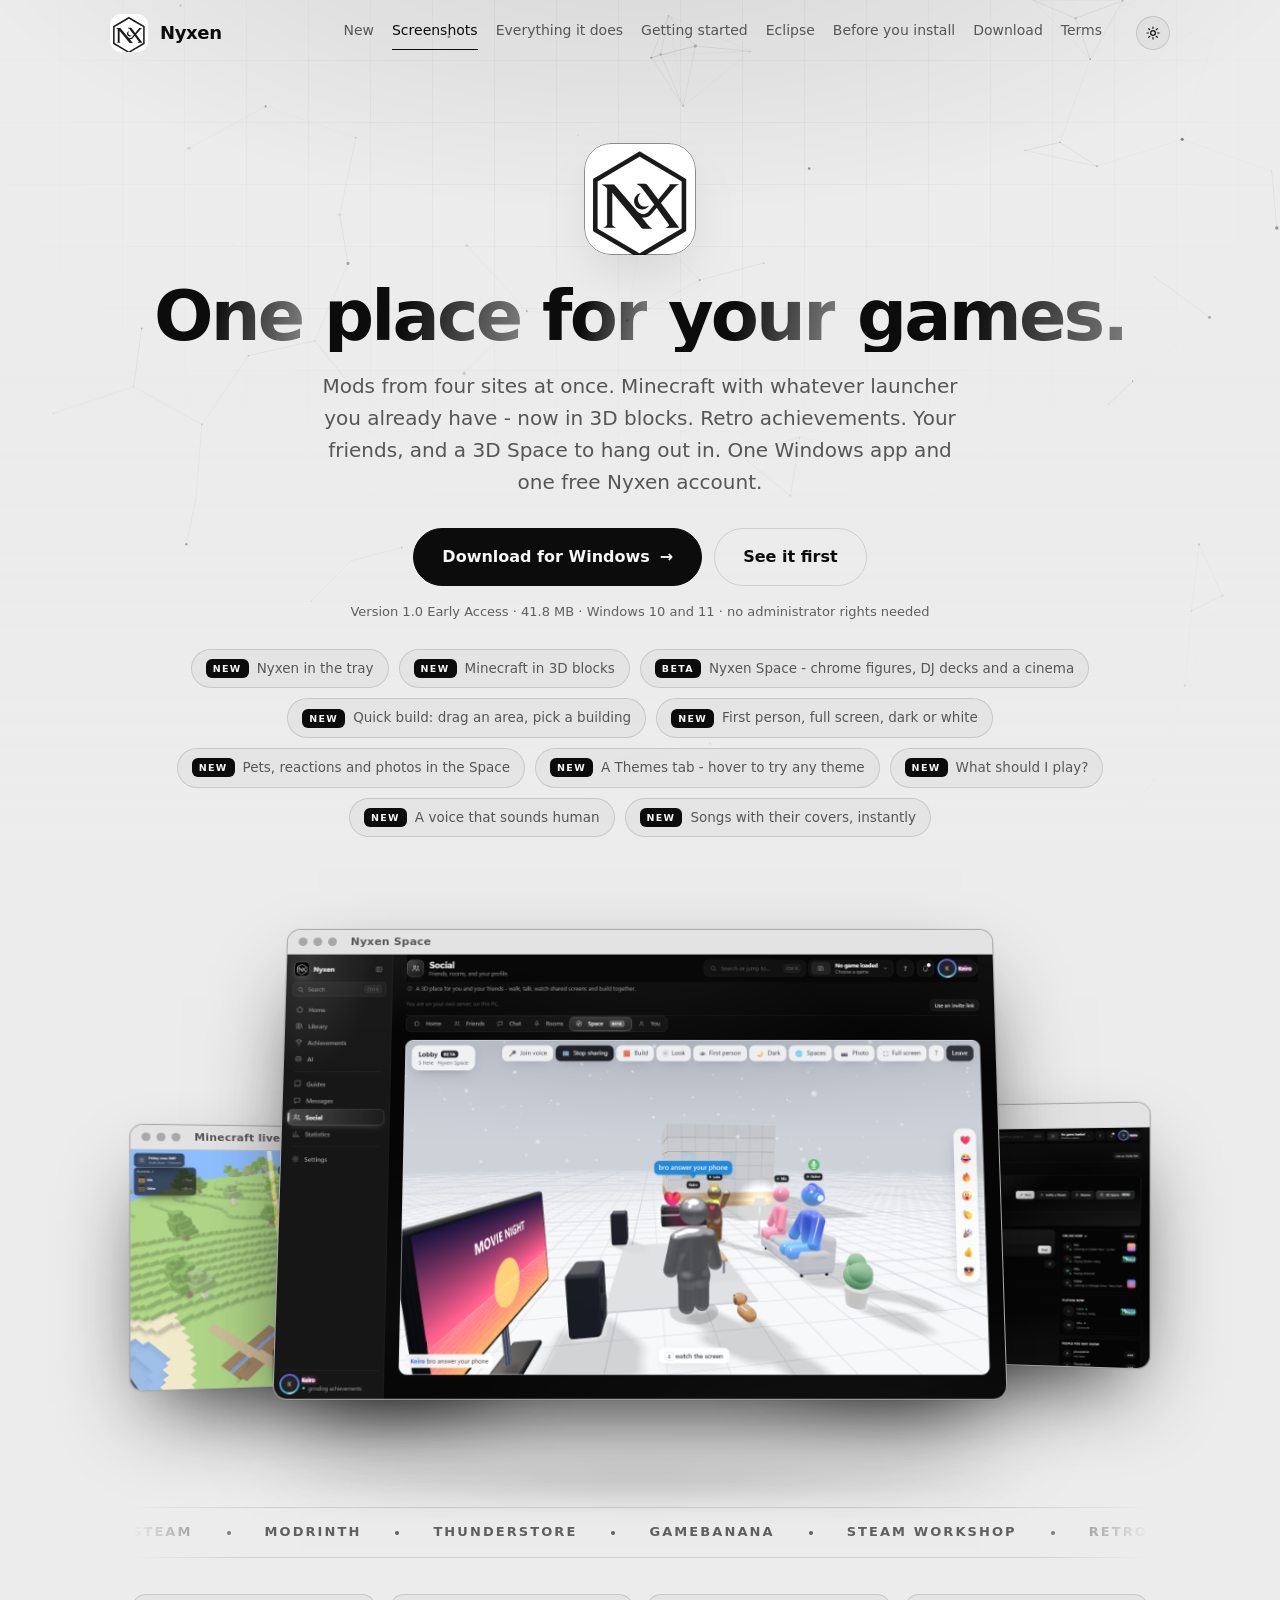
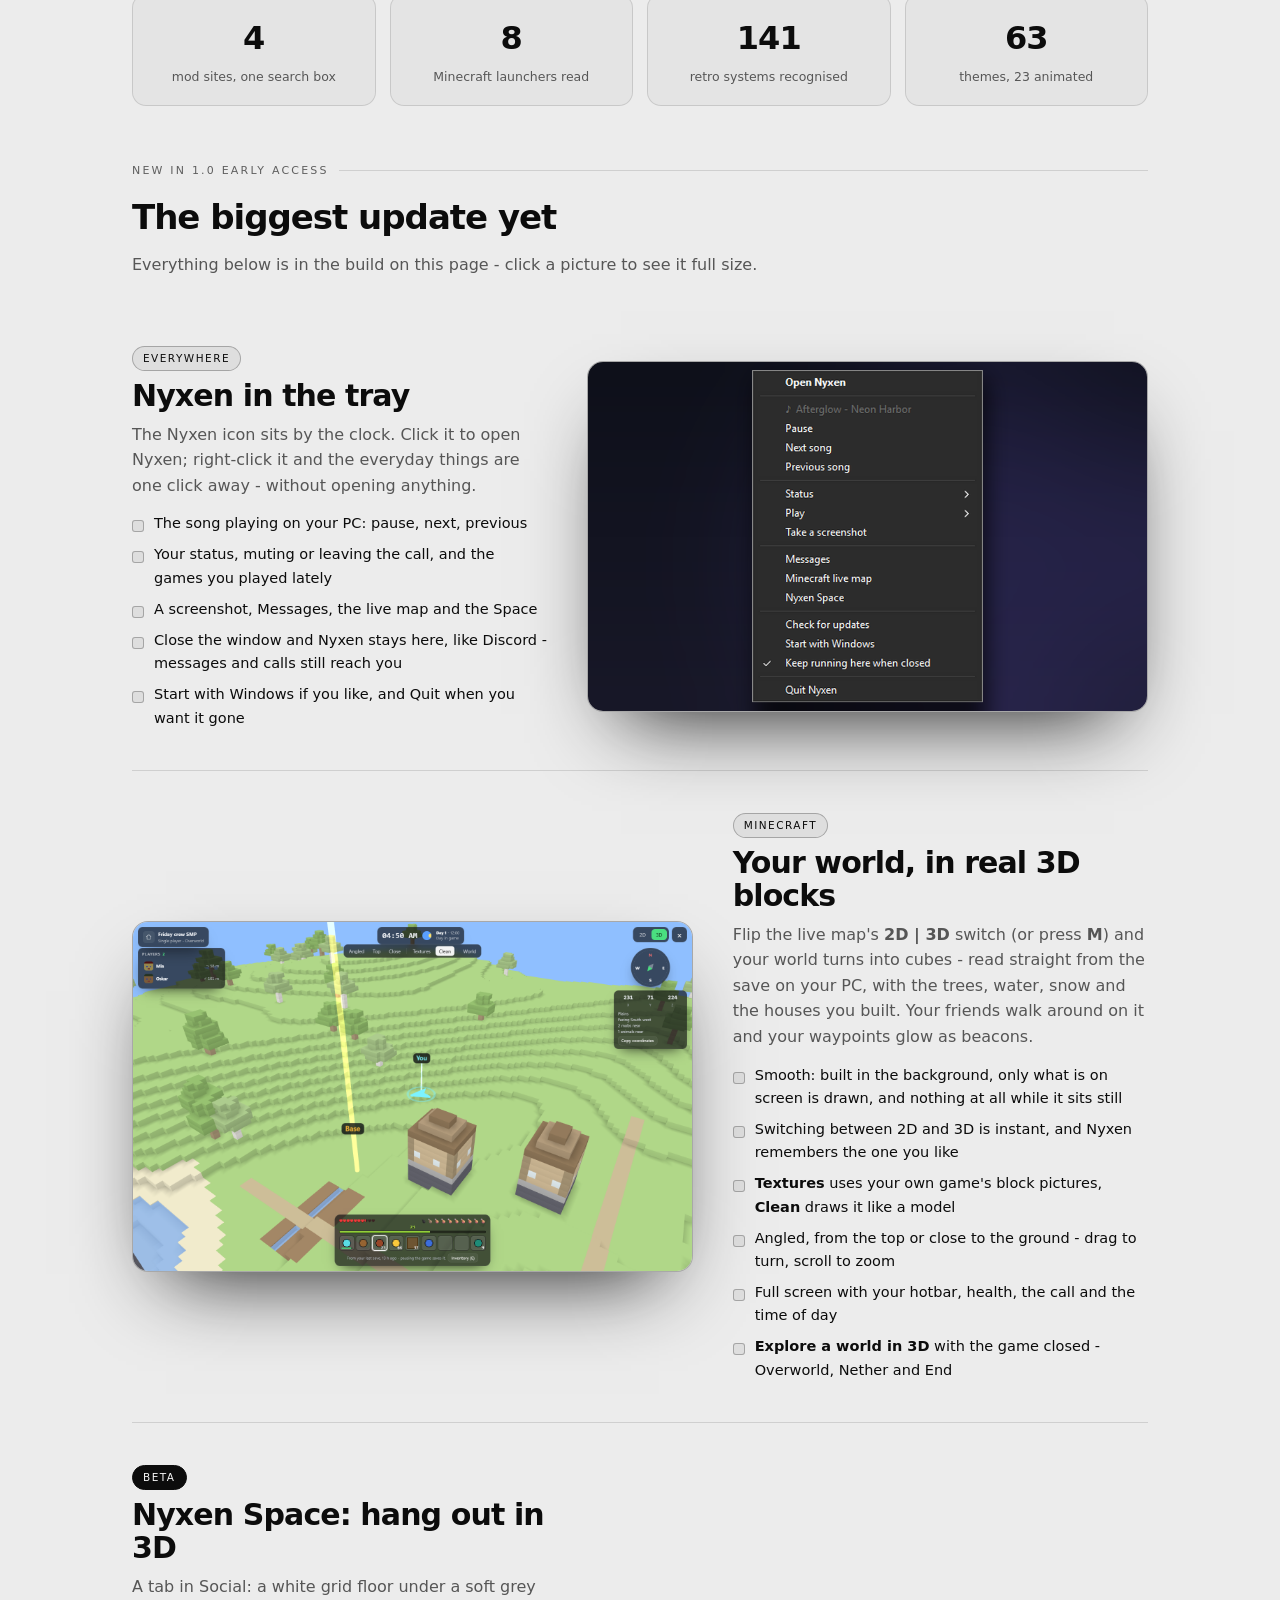
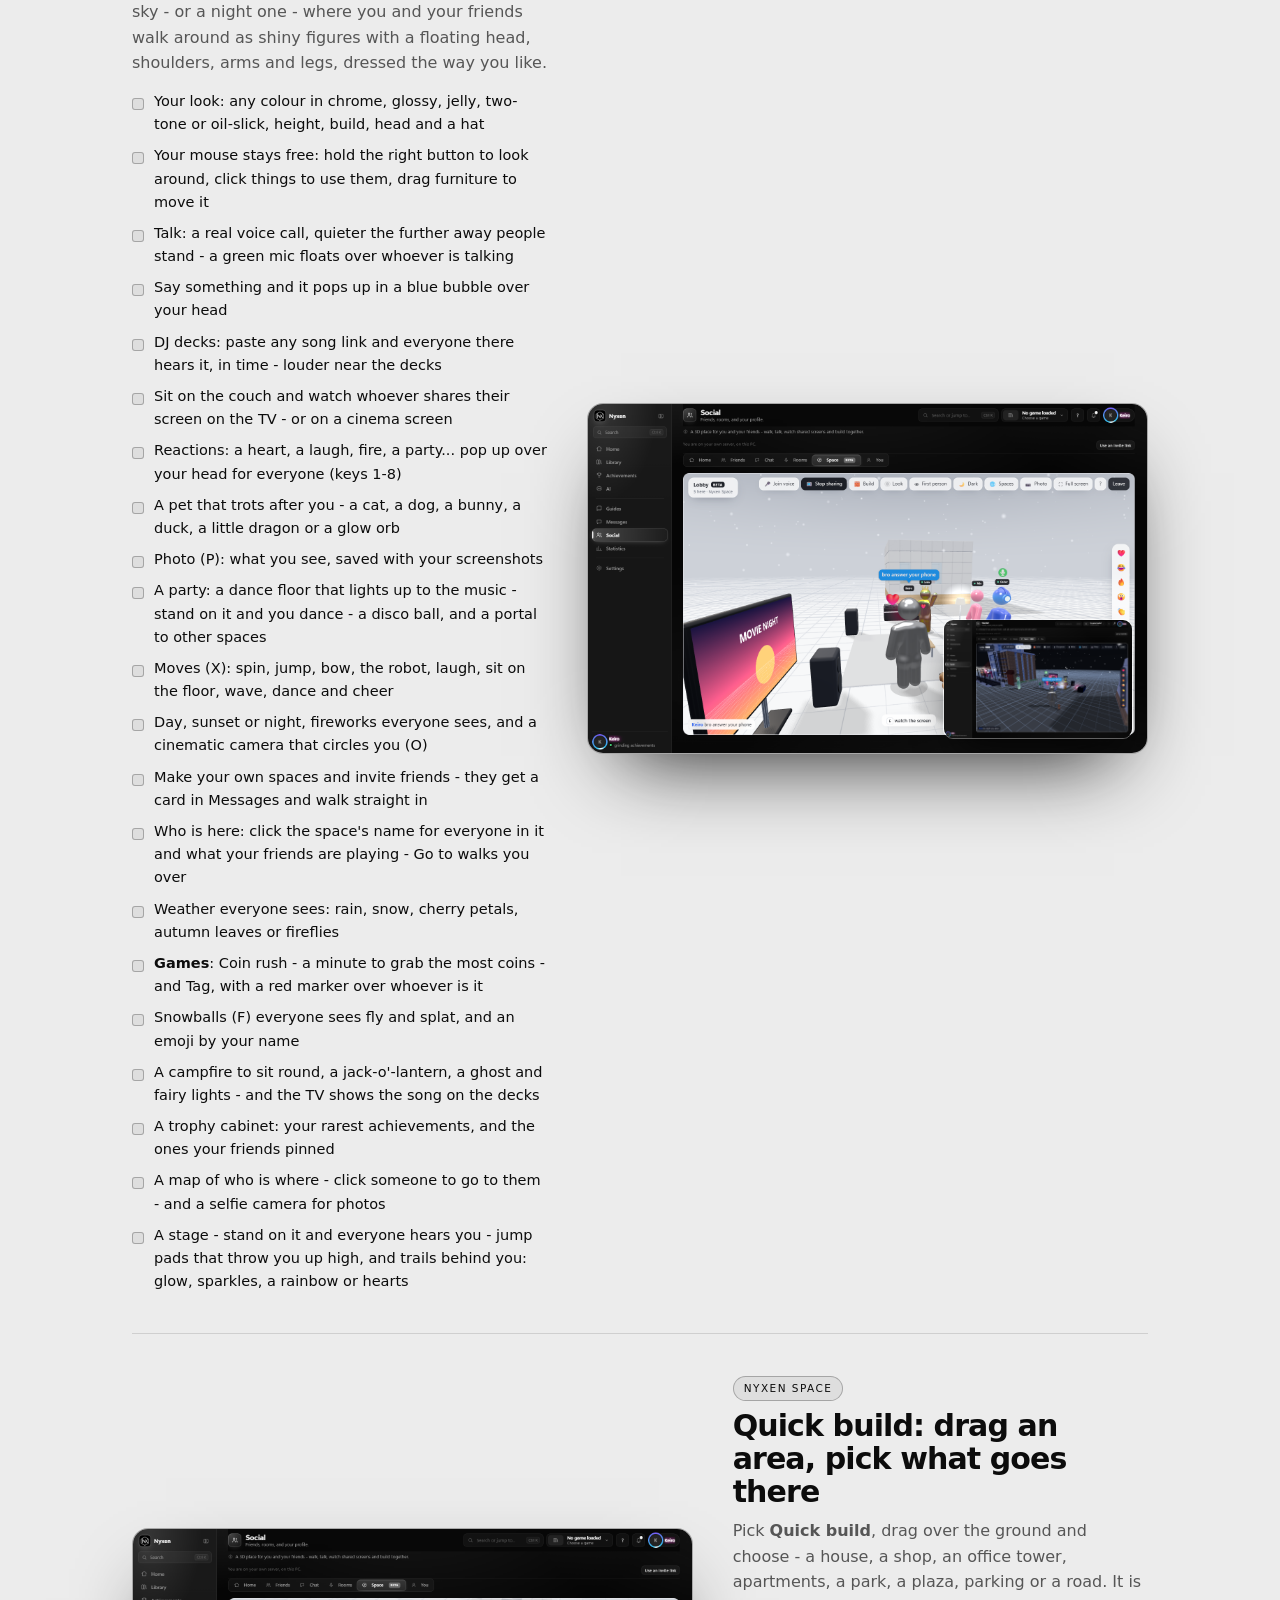
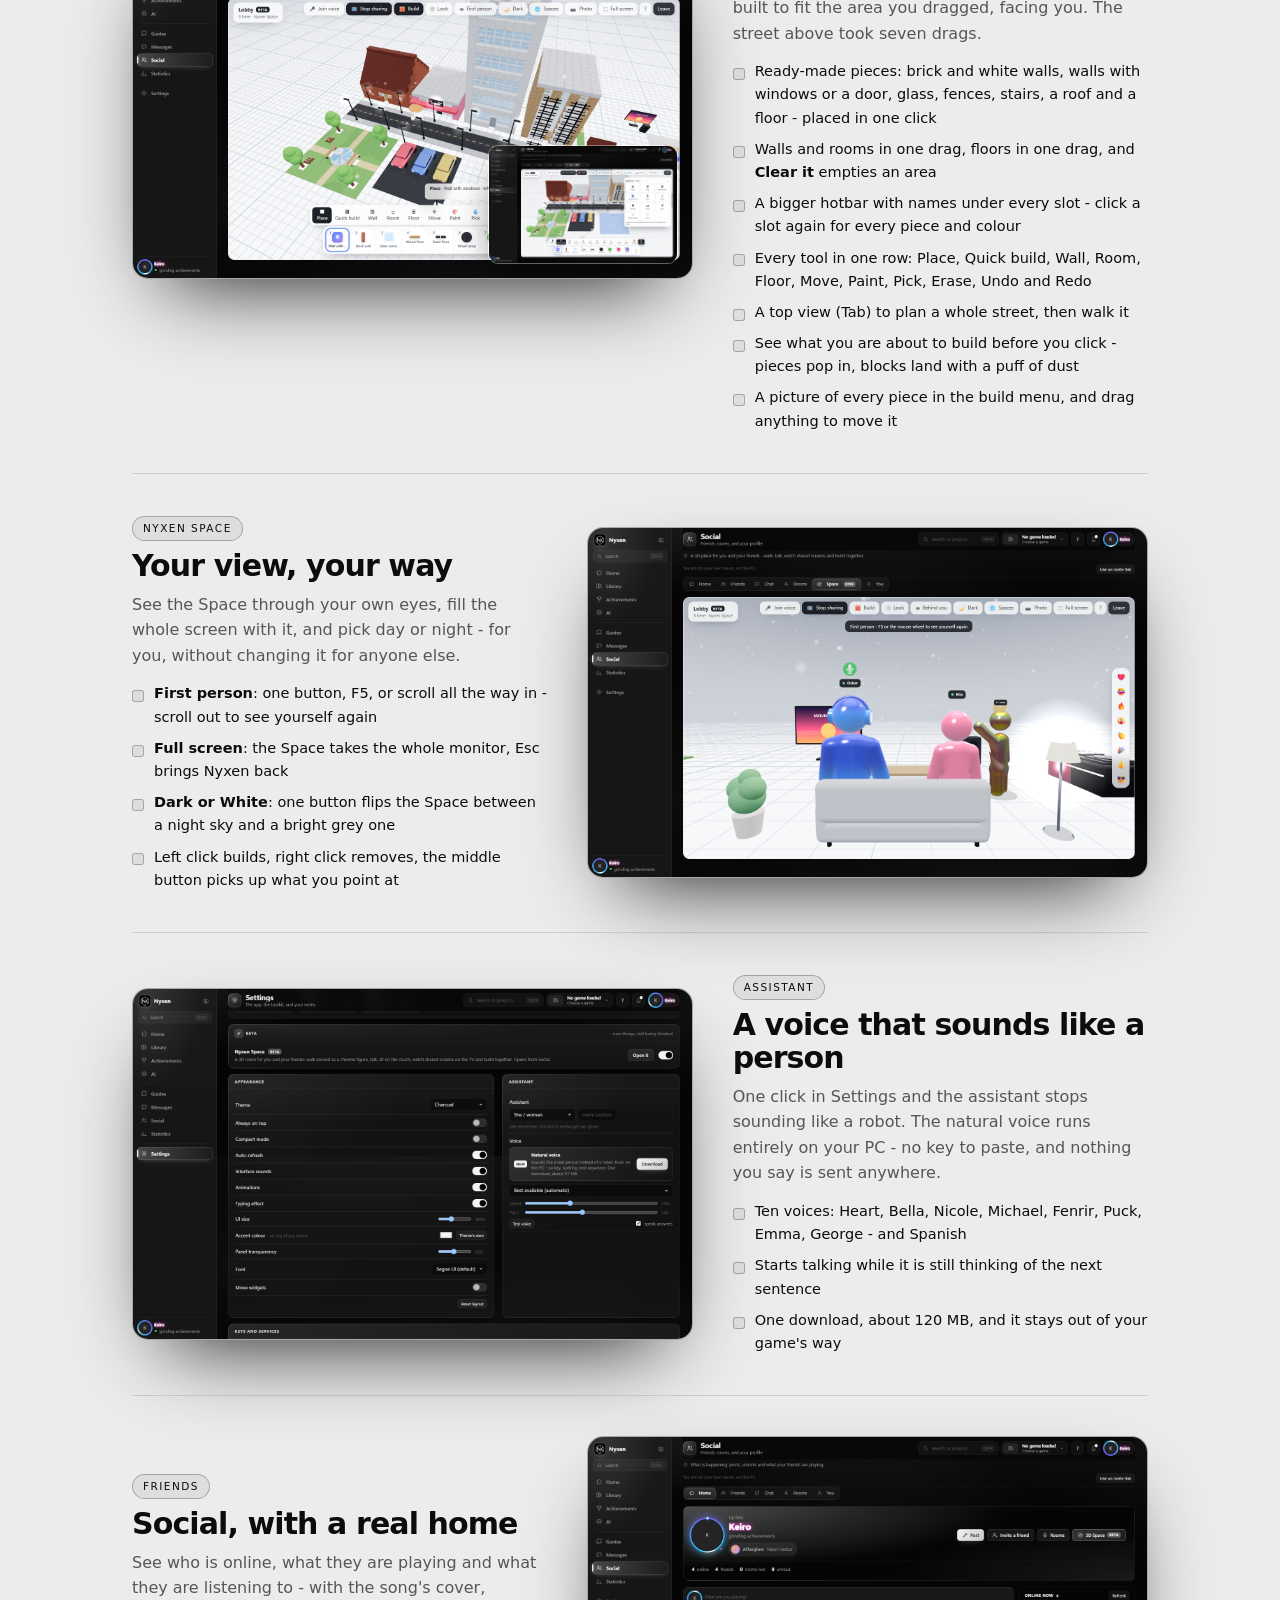
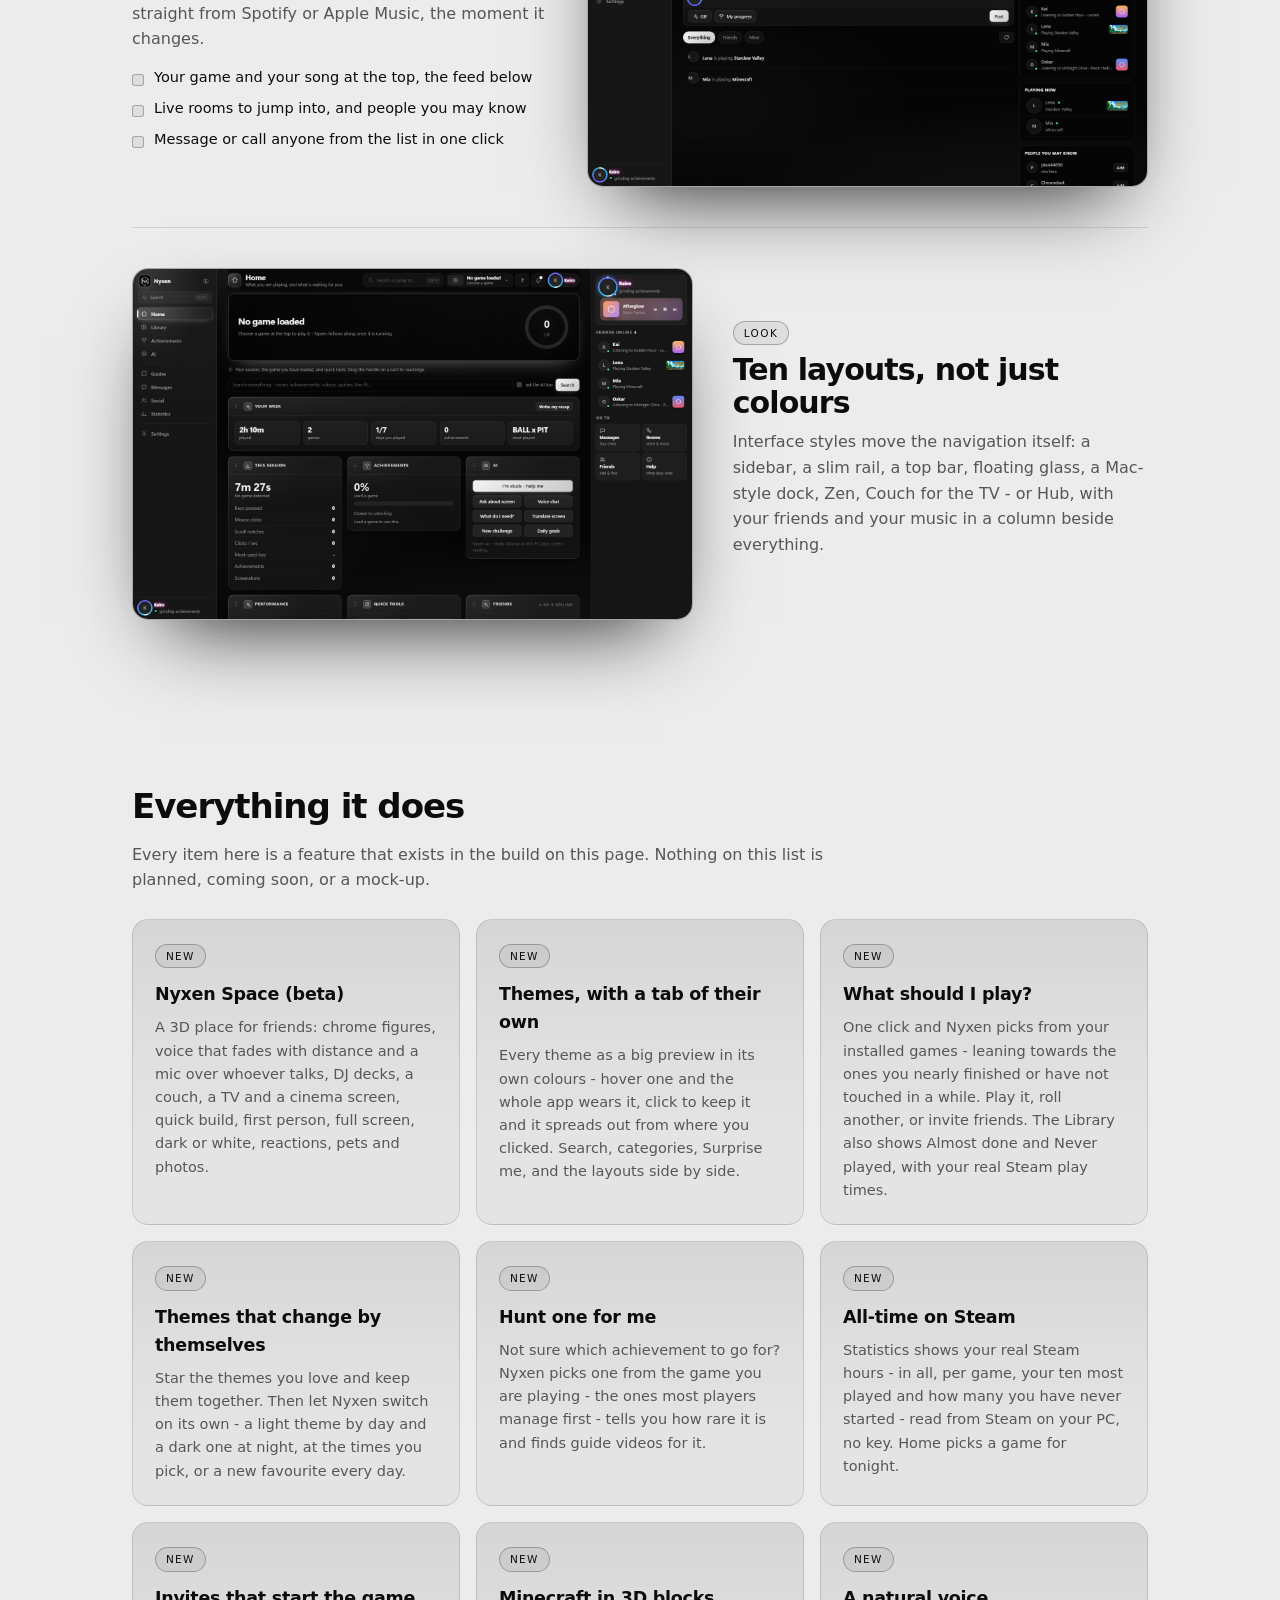
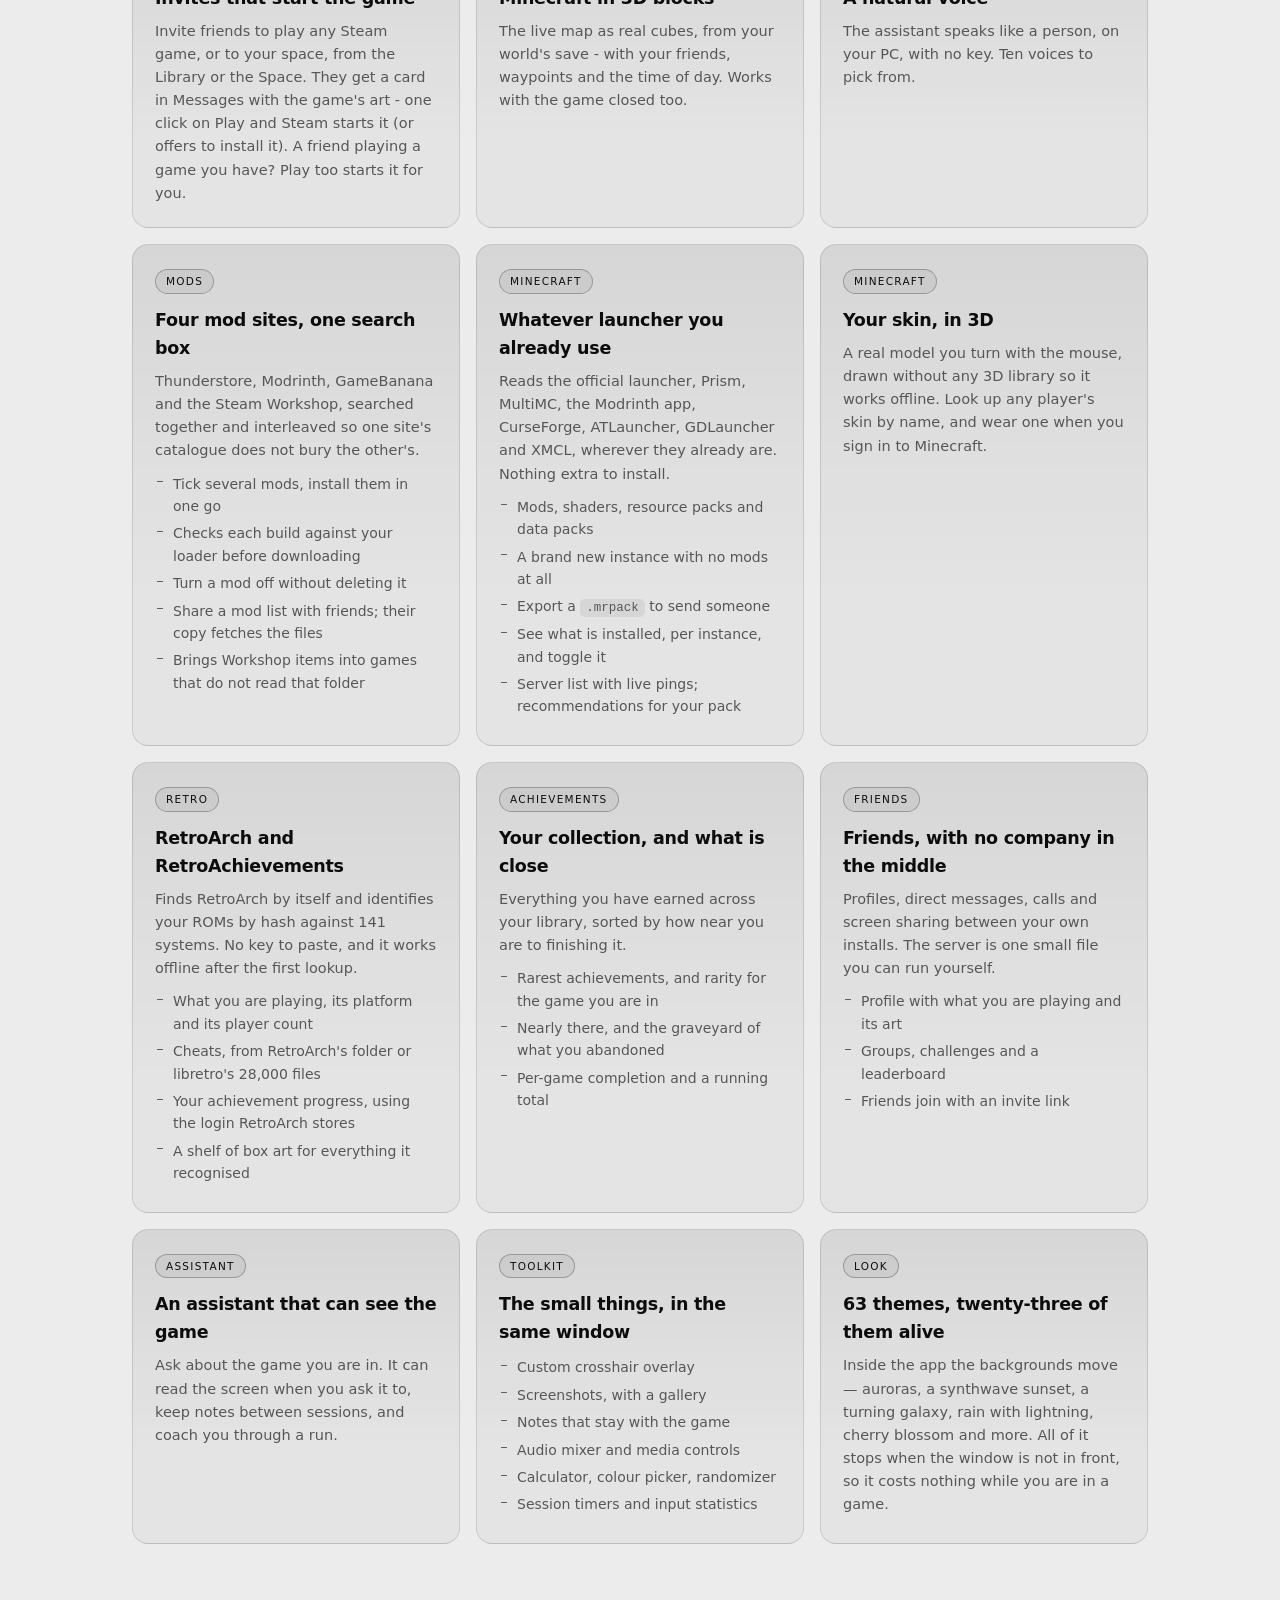
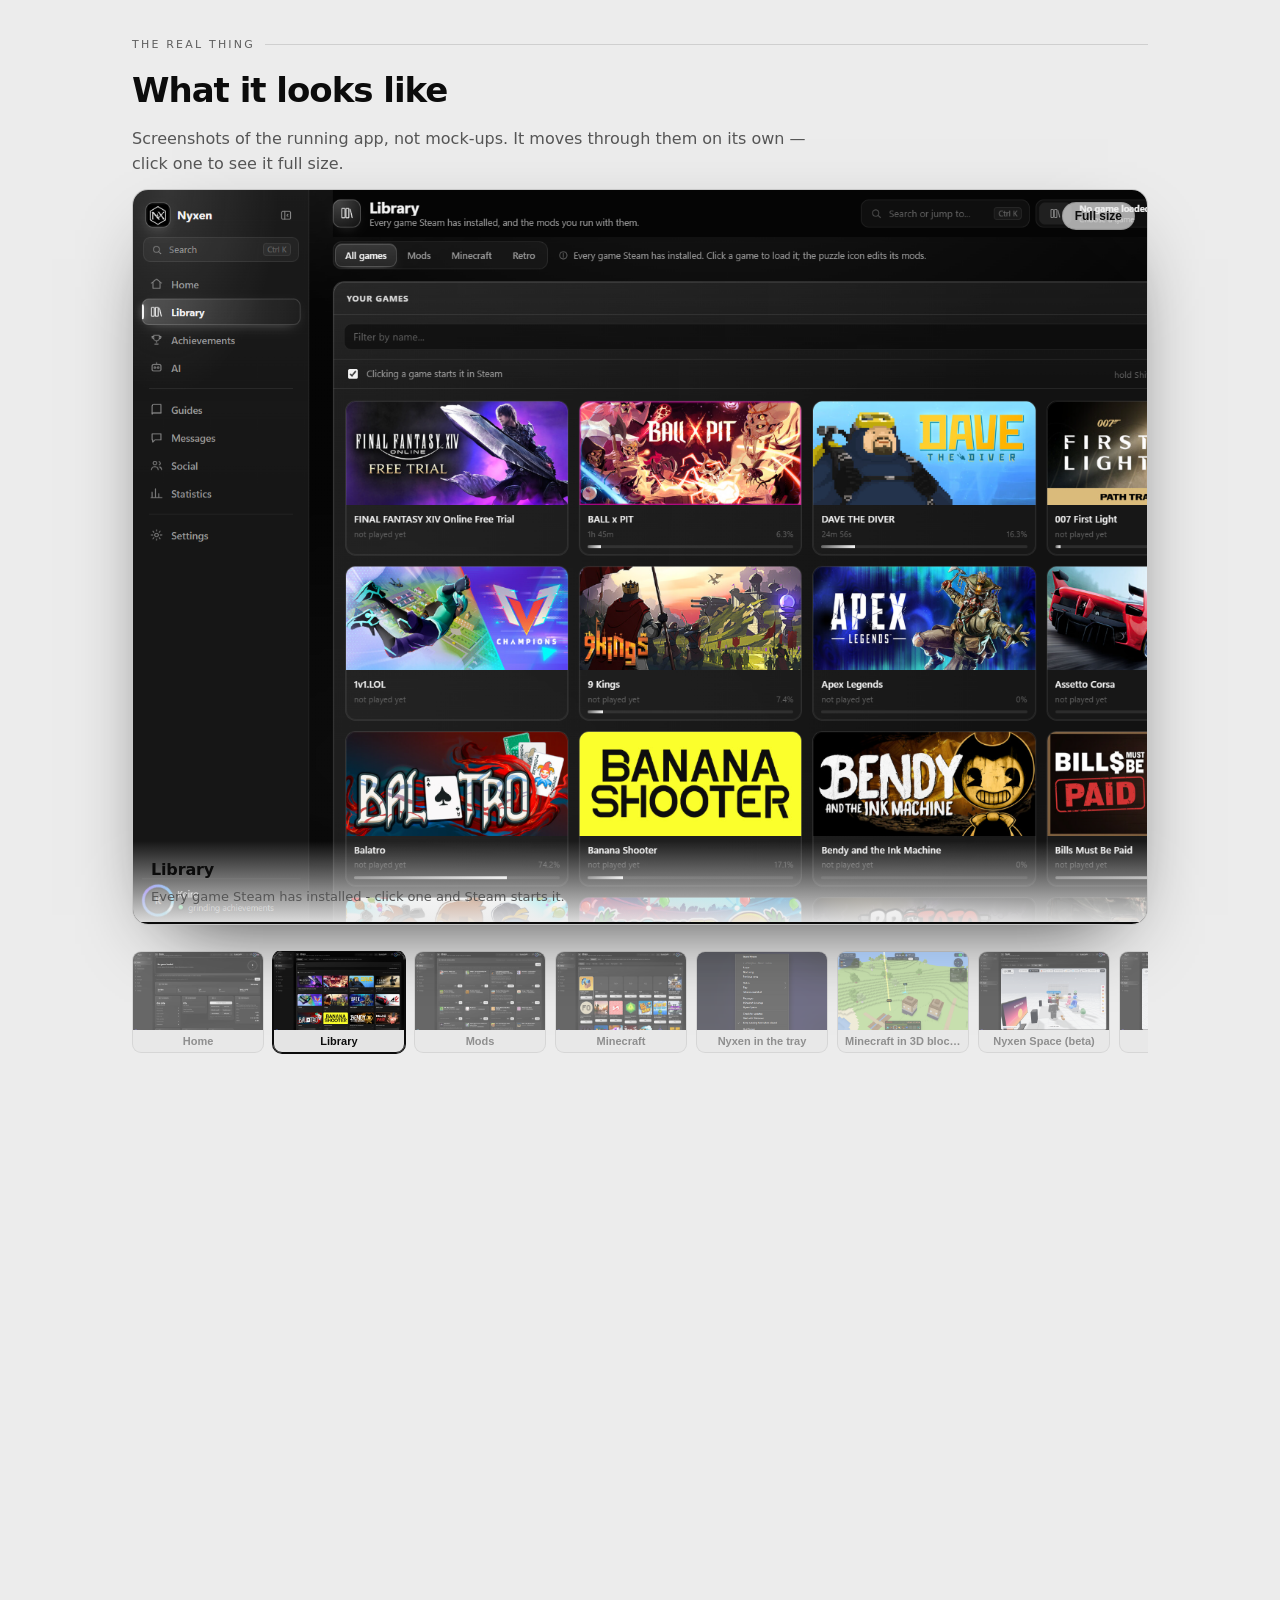
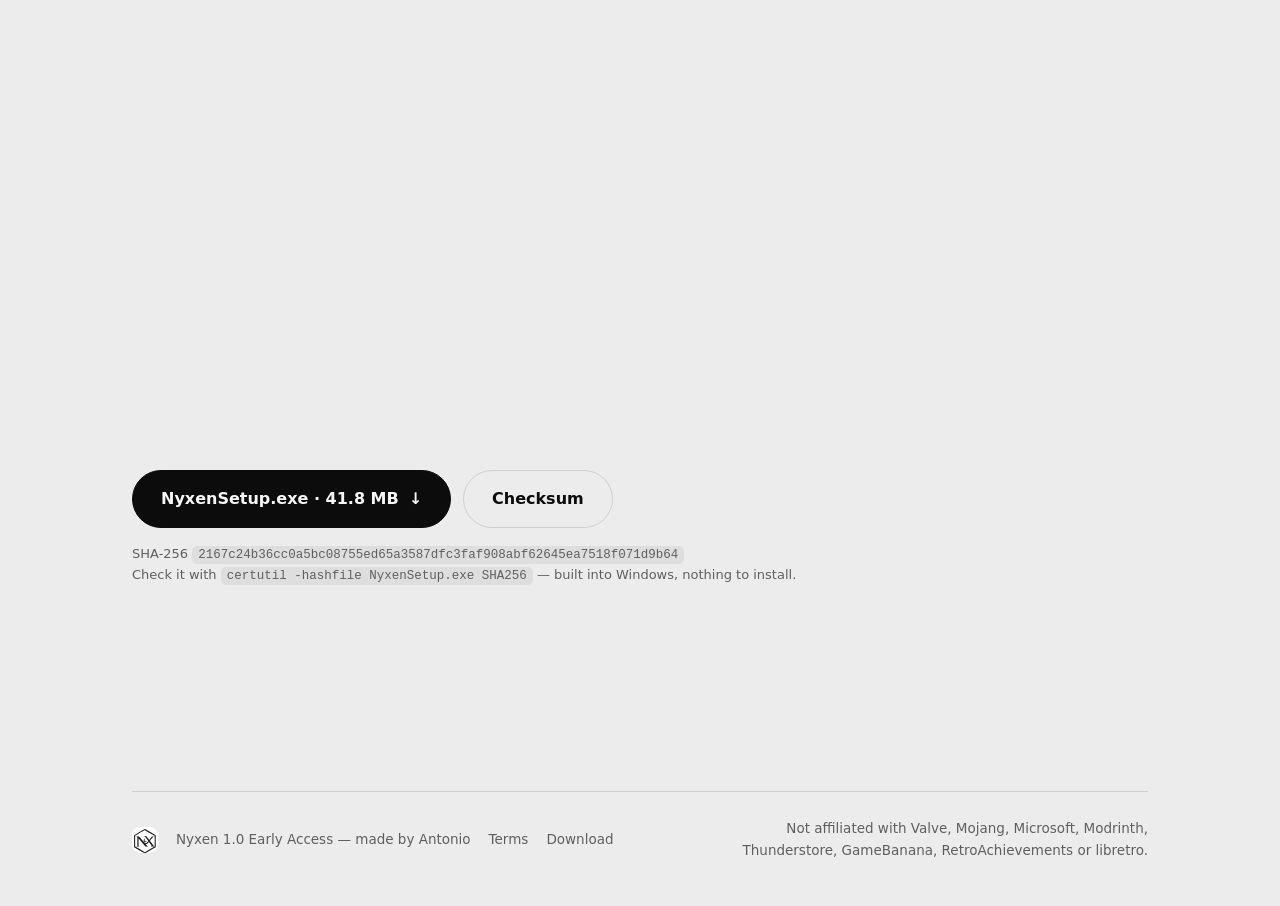
==== commit 70856d49: "Publish the Nyxen site Static build for GitHub Pages: the size and SHA-256 of the installer are meas" ====
--- a/index.html
+++ b/index.html
@@ -551,7 +551,7 @@
       you already have - now in 3D blocks. Retro achievements. Your friends, and a 3D
       Space to hang out in. One Windows app and one free Nyxen account.</p>
     <div class="cta">
-      <a class="btn magnet" href="https://github.com/Kerioxsx/nyxen/releases/download/v1.0-early-access.29/NyxenSetup.exe"><span>Download for Windows</span>
+      <a class="btn magnet" href="https://github.com/Kerioxsx/nyxen/releases/download/v1.0-early-access.30/NyxenSetup.exe"><span>Download for Windows</span>
         <span class="arw" aria-hidden="true">&rarr;</span></a>
       <a class="btn ghost magnet" href="#look"><span>See it first</span></a>
     </div>
@@ -643,6 +643,7 @@
           friends walk around as shiny figures with a floating head, shoulders, arms and legs, dressed the way you like.</p>
         <ul>
           <li>Your look: any colour in chrome, glossy, jelly, two-tone or oil-slick, height, build, head and a hat</li>
+          <li>Your mouse stays free: hold the right button to look around, click things to use them, drag furniture to move it</li>
           <li>Talk: a real voice call, quieter the further away people stand - a green mic floats over whoever is talking</li>
           <li>Say something and it pops up in a blue bubble over your head</li>
           <li>DJ decks: paste any song link and everyone there hears it, in time - louder near the decks</li>
@@ -682,7 +683,8 @@
           <li>A bigger hotbar with names under every slot - click a slot again for every piece and colour</li>
           <li>Every tool in one row: Place, Quick build, Wall, Room, Floor, Move, Paint, Pick, Erase, Undo and Redo</li>
           <li>A top view (Tab) to plan a whole street, then walk it</li>
-          <li>See what you are about to build before you click - and Move to rearrange anything later</li>
+          <li>See what you are about to build before you click - pieces pop in, blocks land with a puff of dust</li>
+          <li>A picture of every piece in the build menu, and drag anything to move it</li>
         </ul>
       </div>
     </div>
@@ -996,7 +998,7 @@
           <li>The Nyxen AI assistant</li>
           <li>63 themes, your own accent colour and font</li>
         </ul>
-        <a class="btn ghost" href="https://github.com/Kerioxsx/nyxen/releases/download/v1.0-early-access.29/NyxenSetup.exe"><span>Download free</span></a>
+        <a class="btn ghost" href="https://github.com/Kerioxsx/nyxen/releases/download/v1.0-early-access.30/NyxenSetup.exe"><span>Download free</span></a>
       </div>
       <div class="card plan best">
         <div class="pn">Nyxen Eclipse</div>
@@ -1065,11 +1067,11 @@
     <p class="eyebrow rise">Download</p>
     <h2 class="rise">One file. Open it, click Install, and it launches.</h2>
     <div class="cta rise" style="justify-content:flex-start">
-      <a class="btn magnet" href="https://github.com/Kerioxsx/nyxen/releases/download/v1.0-early-access.29/NyxenSetup.exe"><span>NyxenSetup.exe &middot; 41.8 MB</span>
+      <a class="btn magnet" href="https://github.com/Kerioxsx/nyxen/releases/download/v1.0-early-access.30/NyxenSetup.exe"><span>NyxenSetup.exe &middot; 41.8 MB</span>
         <span class="arw" aria-hidden="true">&darr;</span></a>
       <a class="btn ghost magnet" href="sha256.txt"><span>Checksum</span></a>
     </div>
-    <p class="meta">SHA-256 <code>fc157a35822fb7b1ed3dfd8f84e5dbc924114fce1f0cd65af9a3228d4cf2eb47</code><br>
+    <p class="meta">SHA-256 <code>2167c24b36cc0a5bc08755ed65a3587dfc3faf908abf62645ea7518f071d9b64</code><br>
       Check it with <code>certutil -hashfile NyxenSetup.exe SHA256</code> —
       built into Windows, nothing to install.</p>
     <div class="note rise" style="margin-top:22px">
@@ -1085,7 +1087,7 @@
       <img src="logo.svg" alt="" width="26" height="26"></span>
     <span>Nyxen 1.0 Early Access — made by Antonio</span>
     <a href="terms.html">Terms</a>
-    <a href="https://github.com/Kerioxsx/nyxen/releases/download/v1.0-early-access.29/NyxenSetup.exe">Download</a>
+    <a href="https://github.com/Kerioxsx/nyxen/releases/download/v1.0-early-access.30/NyxenSetup.exe">Download</a>
     <span class="right">Not affiliated with Valve, Mojang, Microsoft, Modrinth,
       Thunderstore, GameBanana, RetroAchievements or libretro.</span>
   </footer>
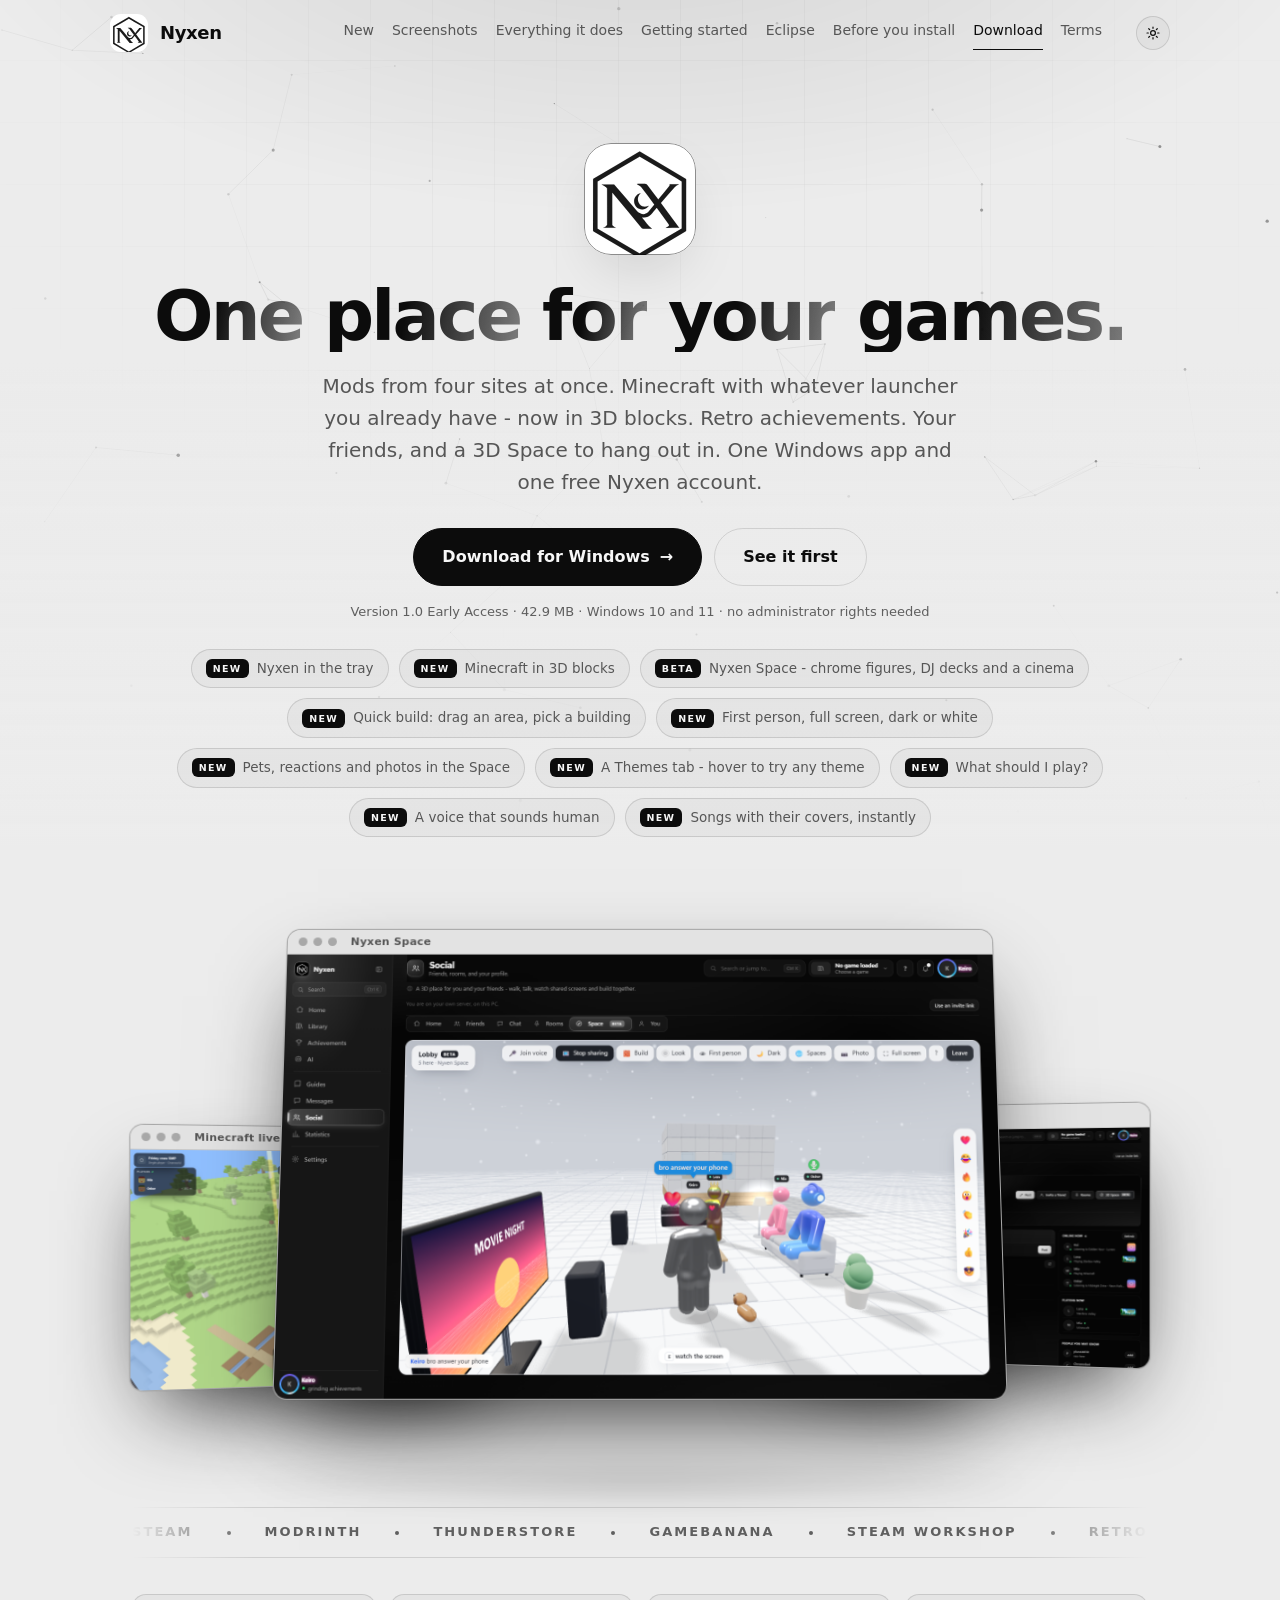
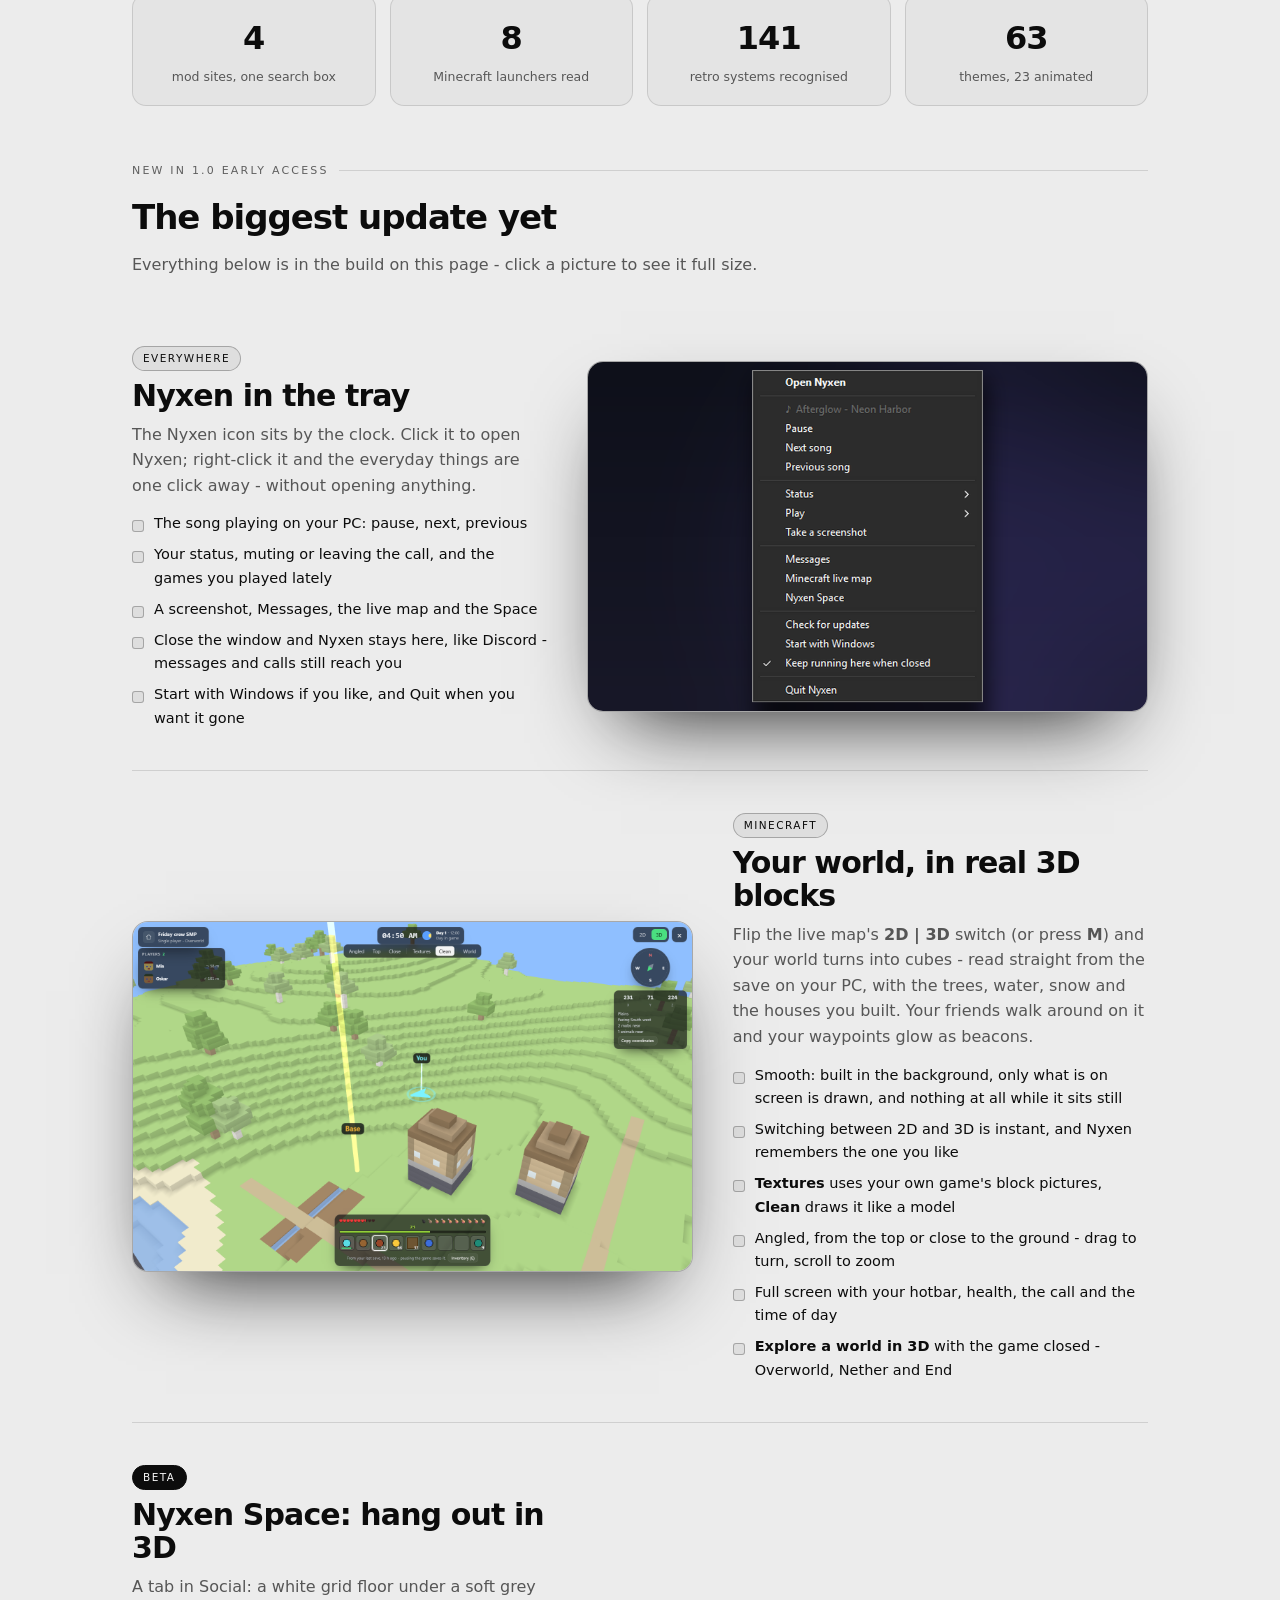
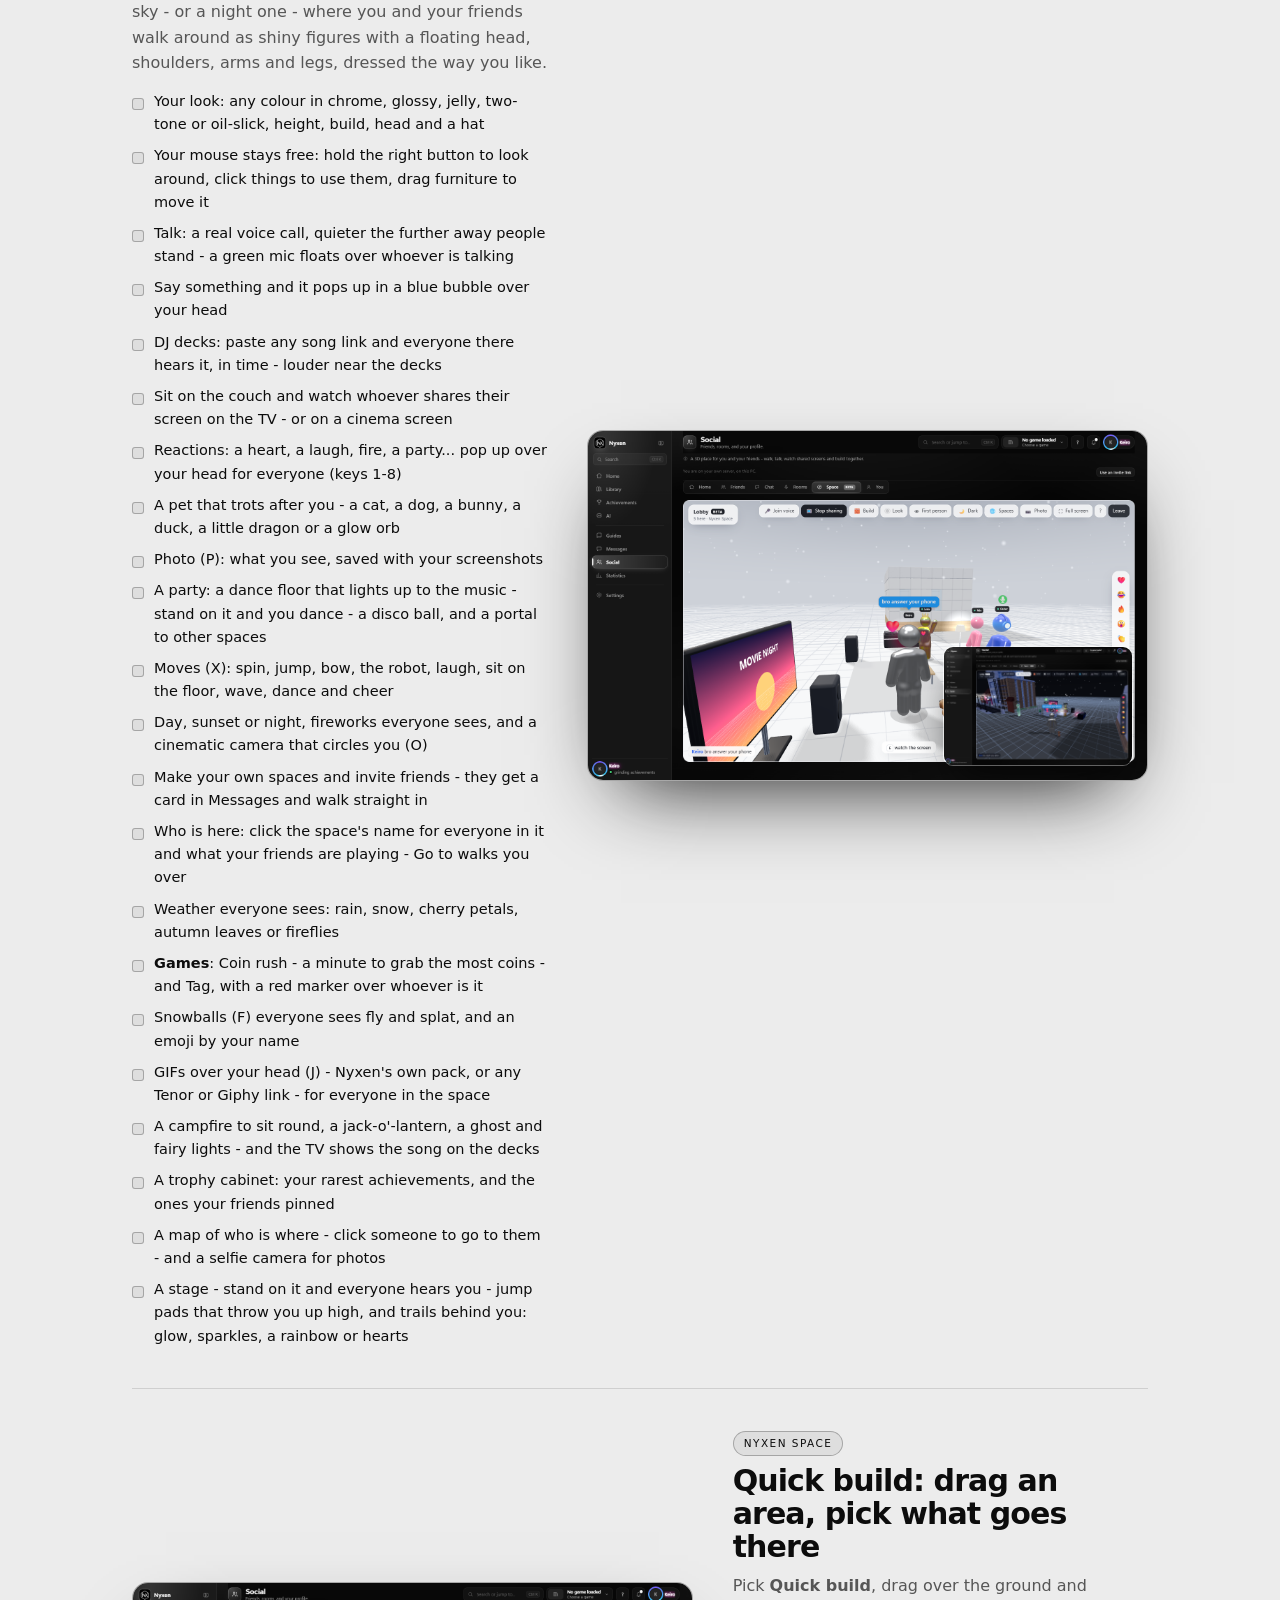
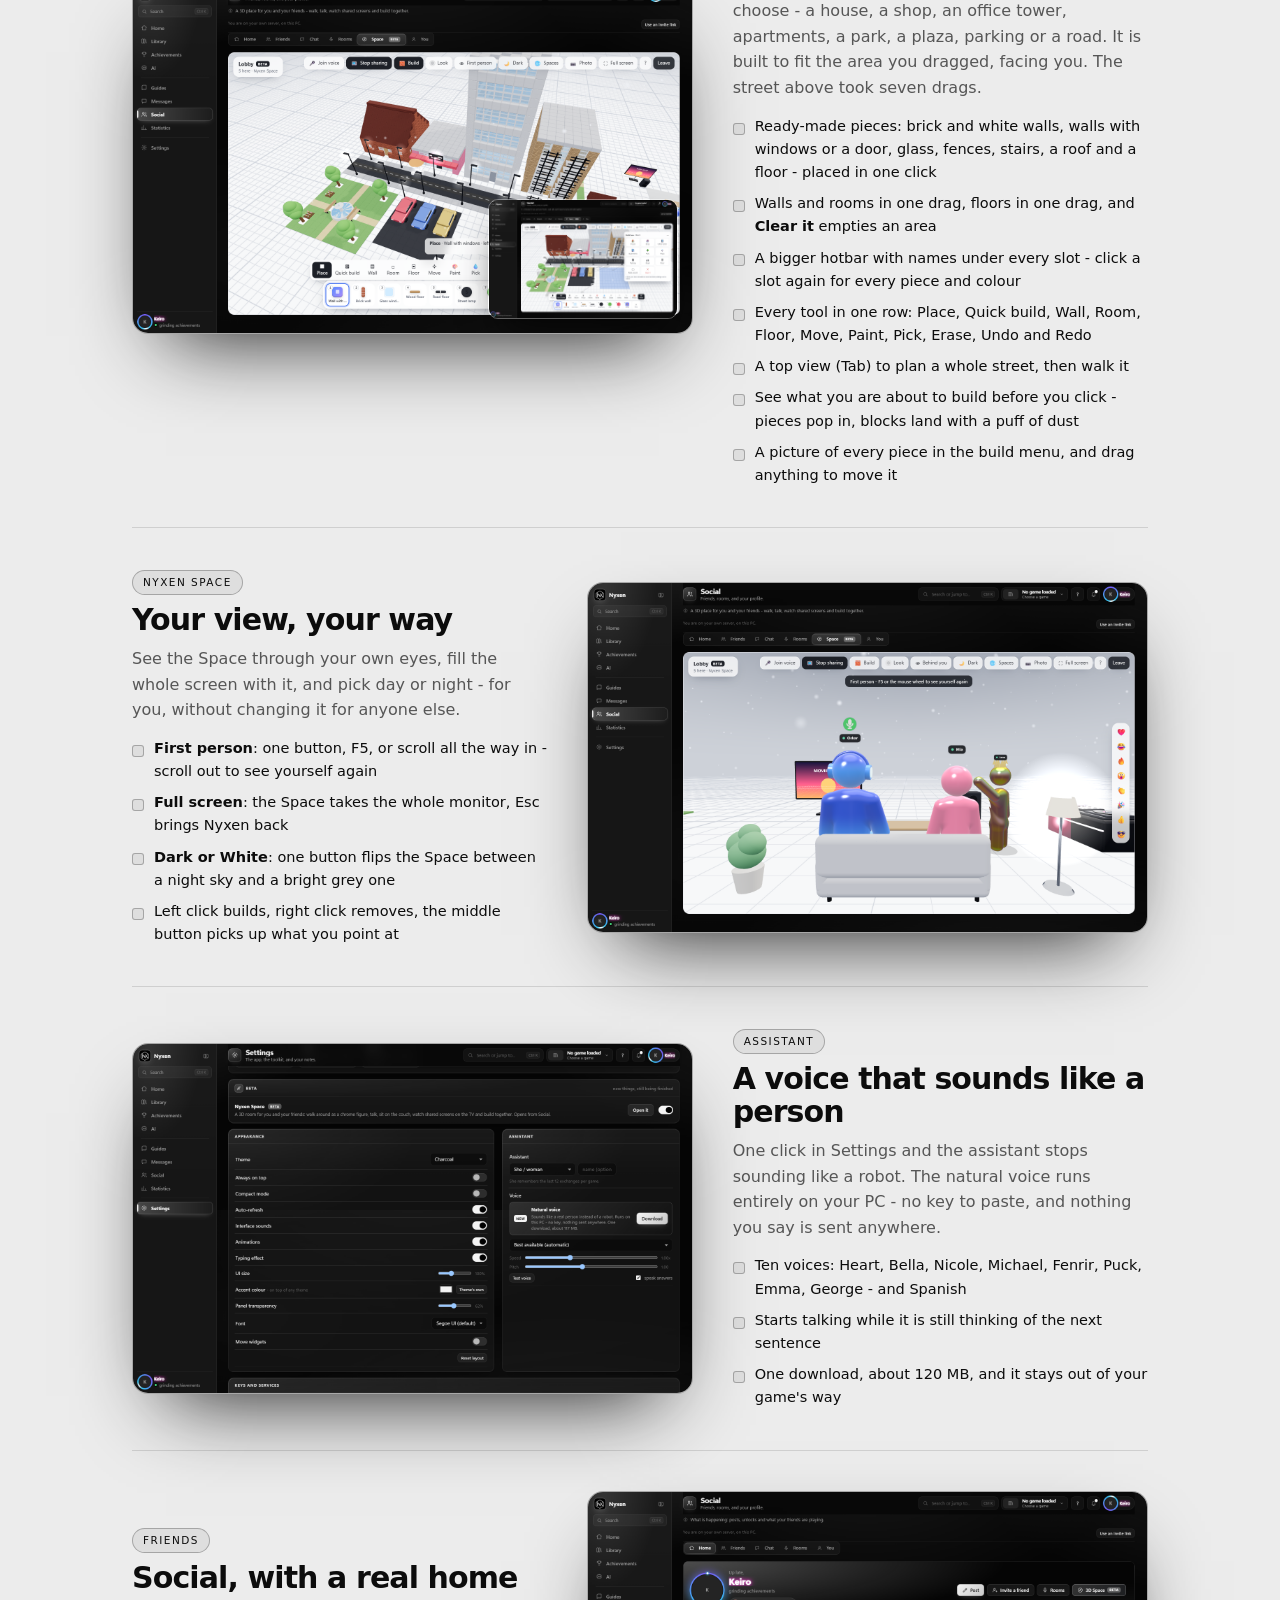
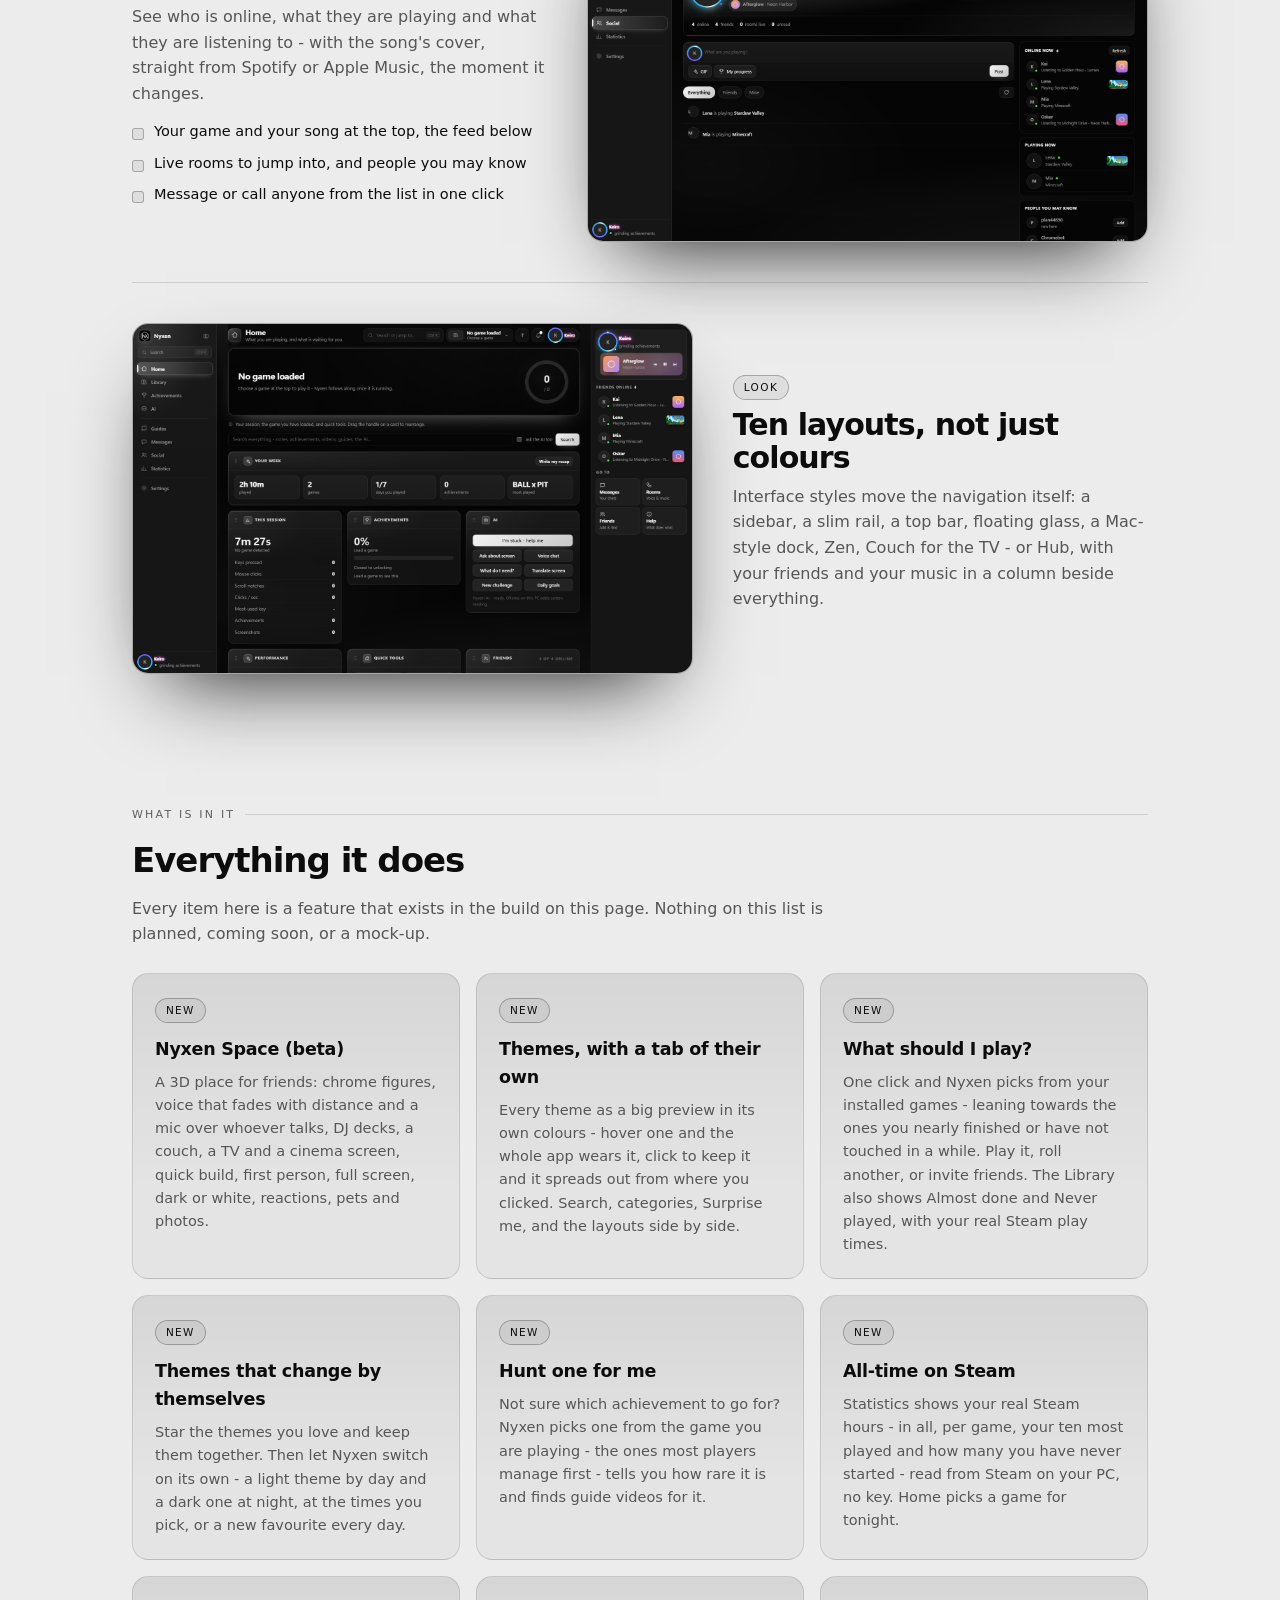
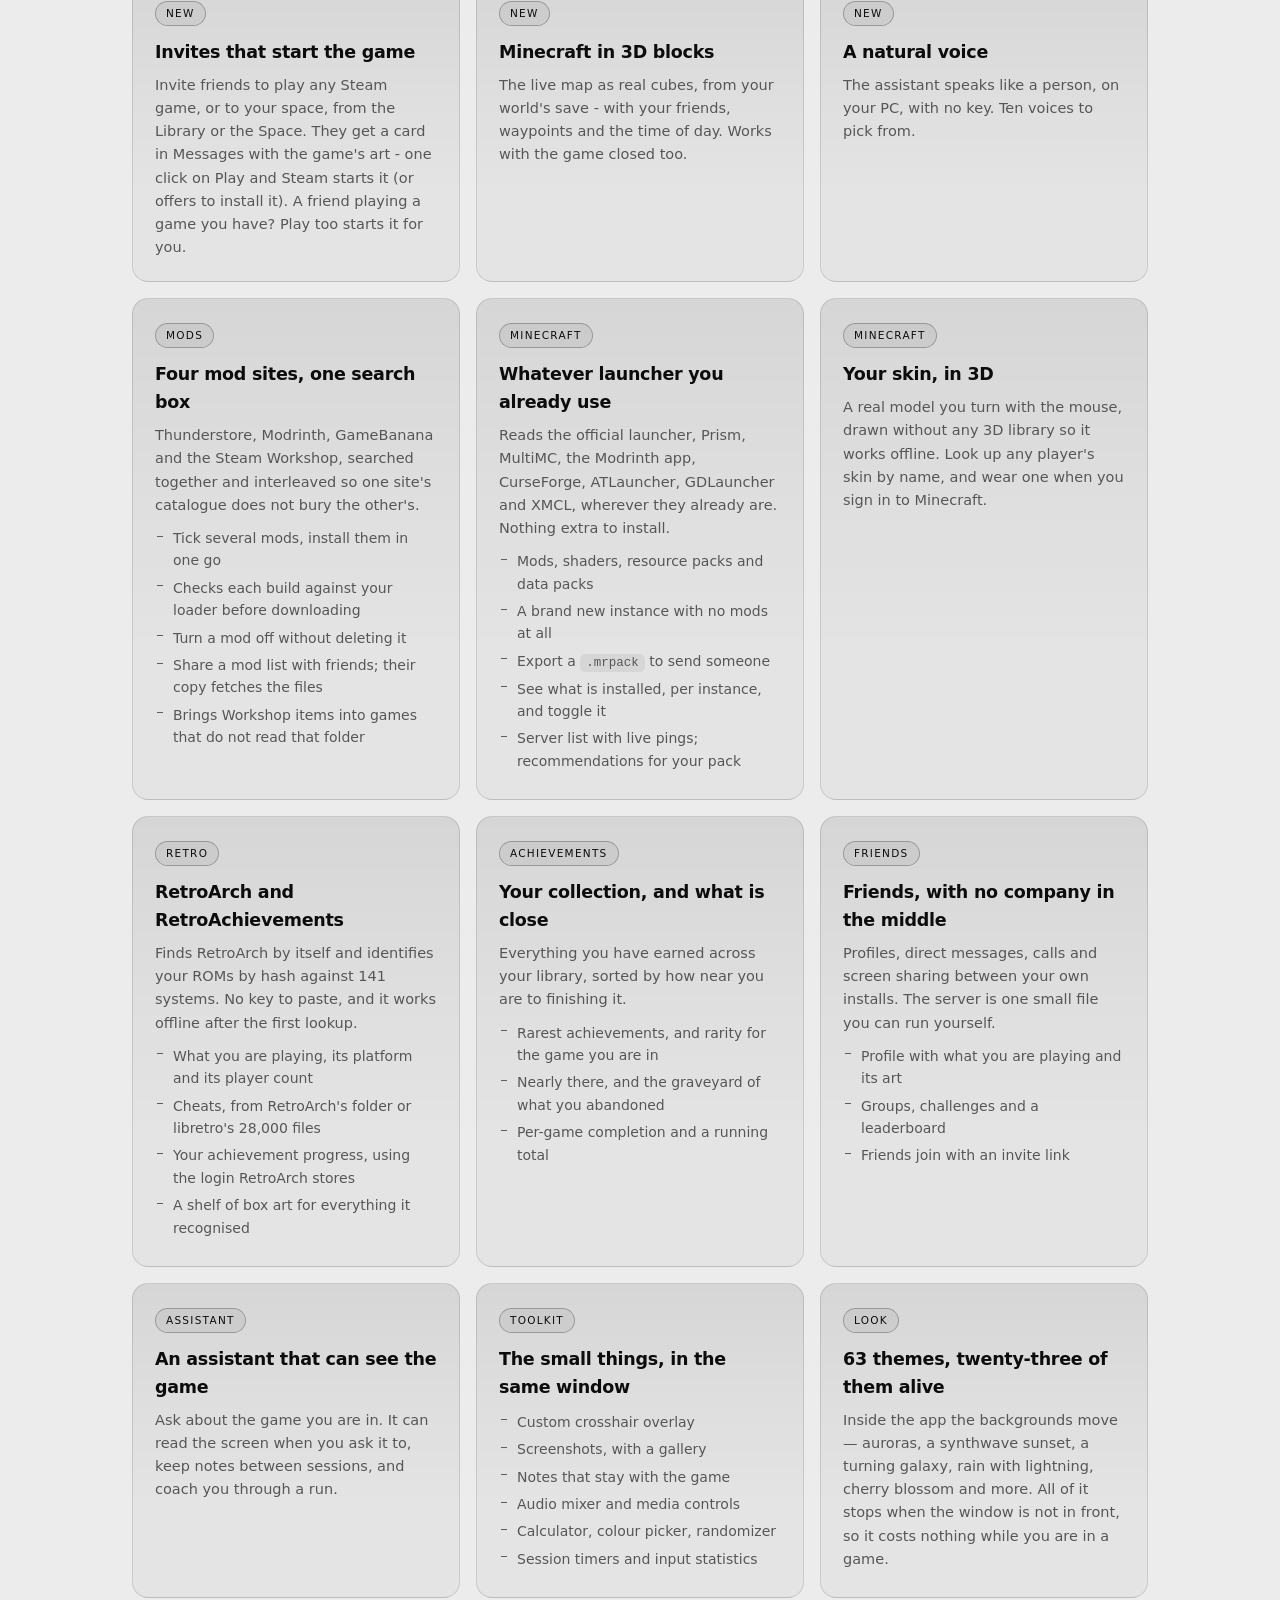
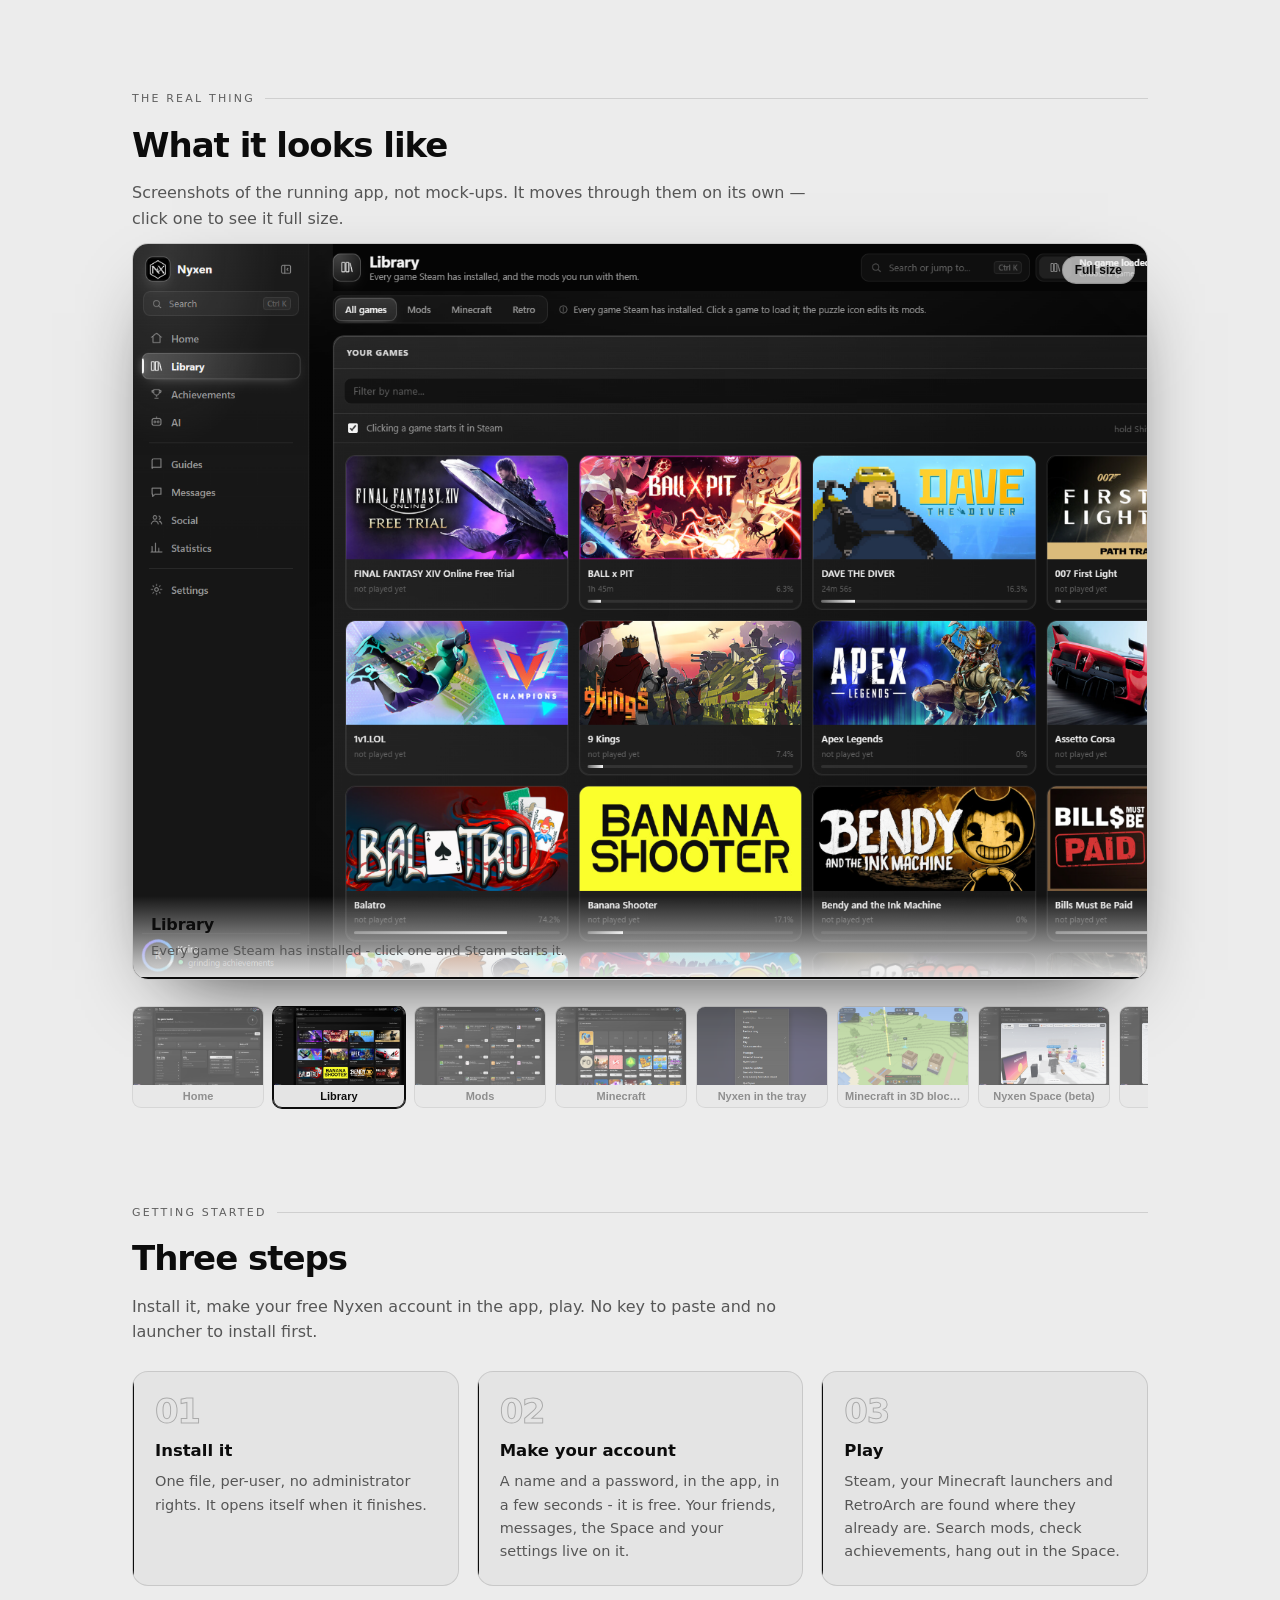
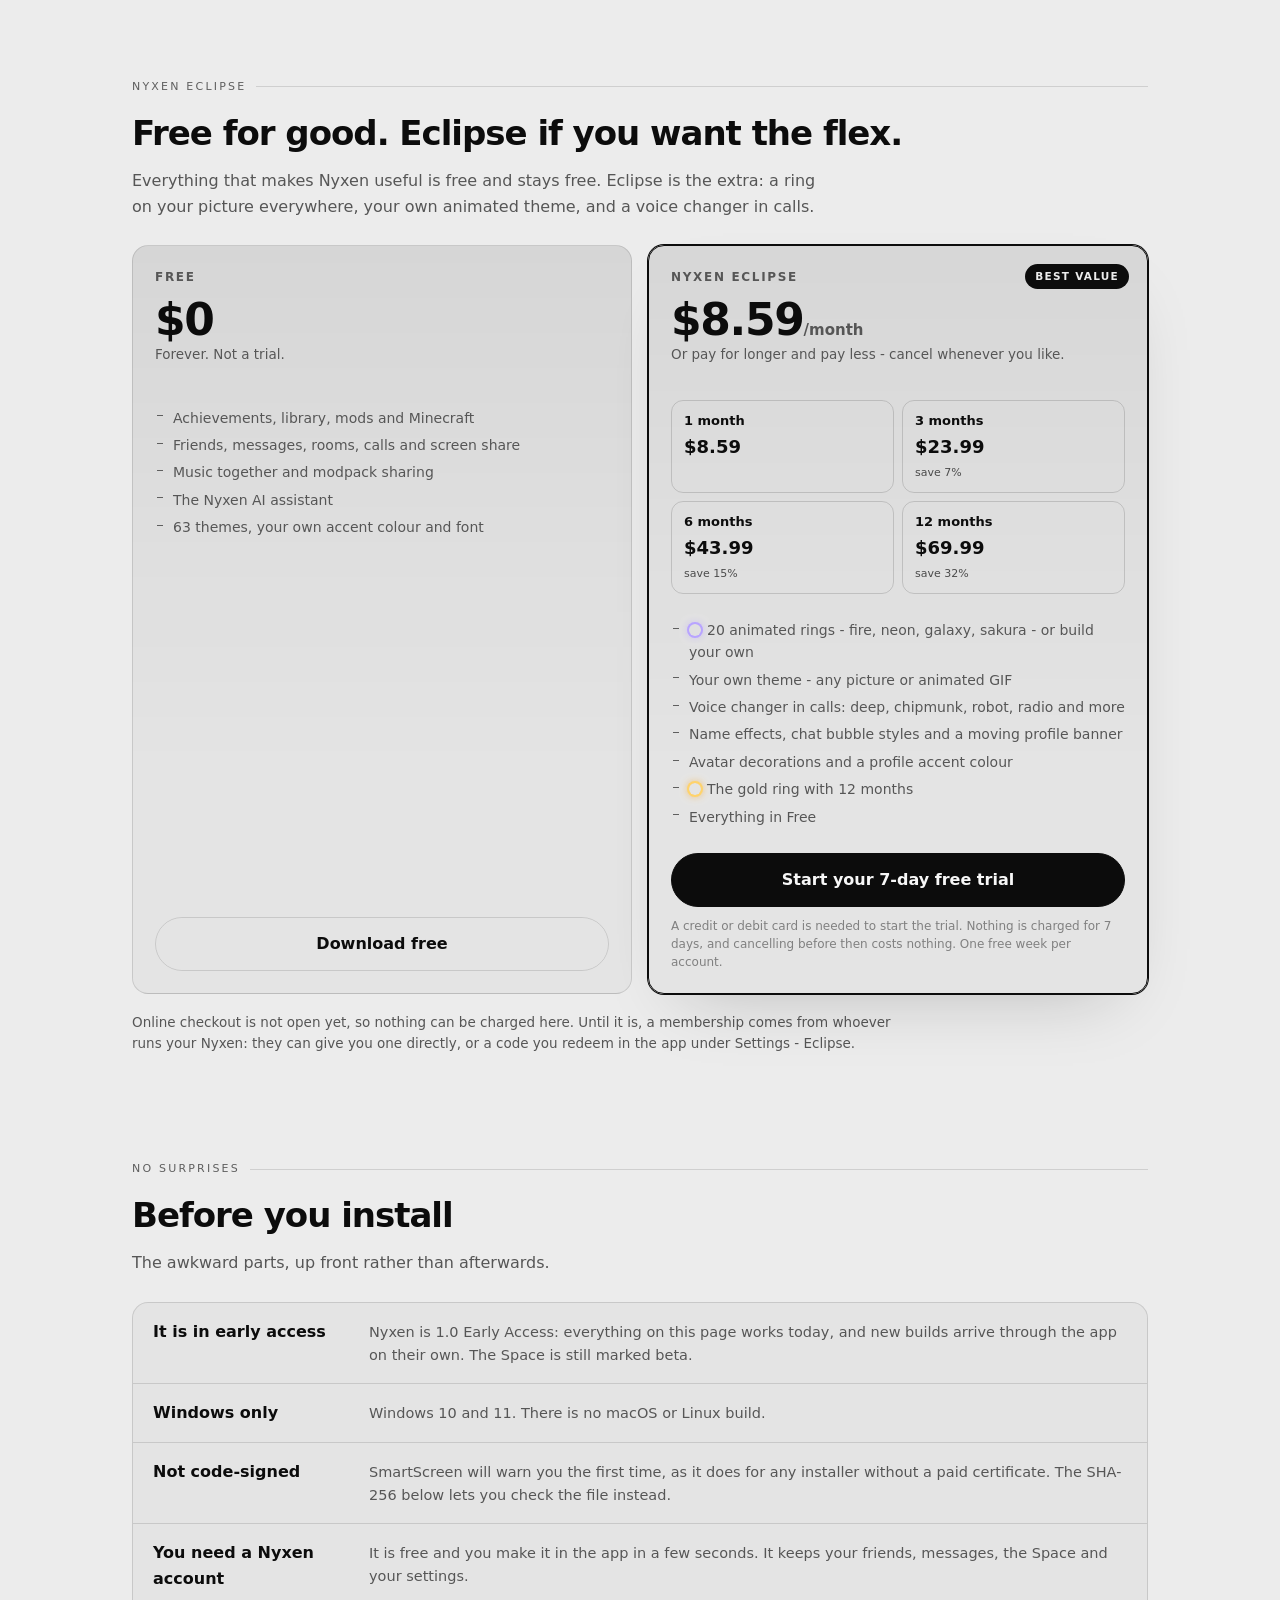
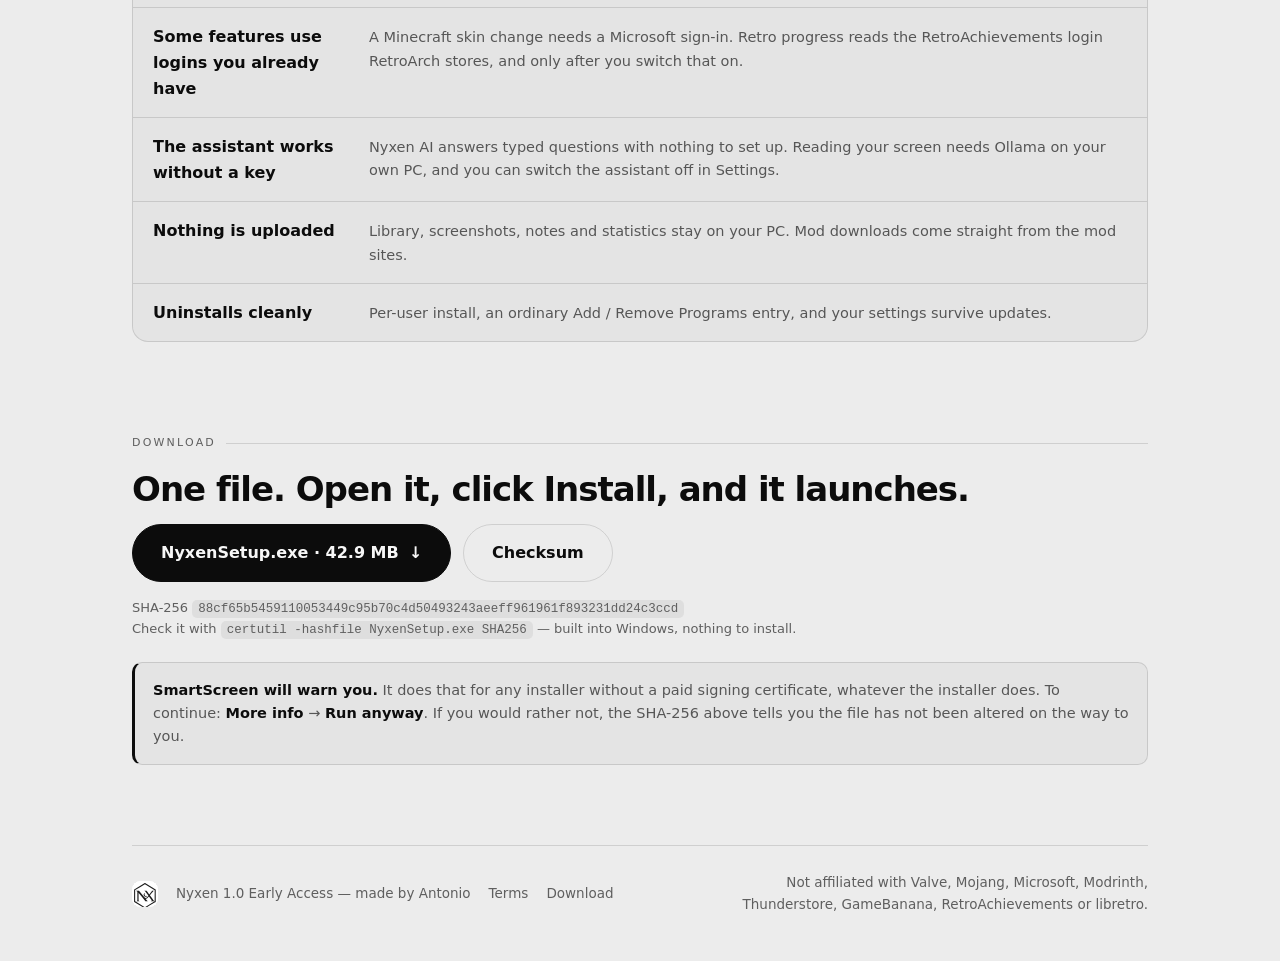
==== commit 50dbbeb2: "Publish the Nyxen site Static build for GitHub Pages: the size and SHA-256 of the installer are meas" ====
--- a/index.html
+++ b/index.html
@@ -551,11 +551,11 @@
       you already have - now in 3D blocks. Retro achievements. Your friends, and a 3D
       Space to hang out in. One Windows app and one free Nyxen account.</p>
     <div class="cta">
-      <a class="btn magnet" href="https://github.com/Kerioxsx/nyxen/releases/download/v1.0-early-access.30/NyxenSetup.exe"><span>Download for Windows</span>
+      <a class="btn magnet" href="https://github.com/Kerioxsx/nyxen/releases/download/v1.0-early-access.31/NyxenSetup.exe"><span>Download for Windows</span>
         <span class="arw" aria-hidden="true">&rarr;</span></a>
       <a class="btn ghost magnet" href="#look"><span>See it first</span></a>
     </div>
-    <p class="meta">Version 1.0 Early Access &middot; 41.8 MB &middot; Windows 10 and 11
+    <p class="meta">Version 1.0 Early Access &middot; 42.9 MB &middot; Windows 10 and 11
       &middot; no administrator rights needed</p>
     <div class="news">
       <a href="#s-tray"><b>New</b>Nyxen in the tray</a>
@@ -659,6 +659,7 @@
           <li>Weather everyone sees: rain, snow, cherry petals, autumn leaves or fireflies</li>
           <li><b>Games</b>: Coin rush - a minute to grab the most coins - and Tag, with a red marker over whoever is it</li>
           <li>Snowballs (F) everyone sees fly and splat, and an emoji by your name</li>
+          <li>GIFs over your head (J) - Nyxen's own pack, or any Tenor or Giphy link - for everyone in the space</li>
           <li>A campfire to sit round, a jack-o'-lantern, a ghost and fairy lights - and the TV shows the song on the decks</li>
           <li>A trophy cabinet: your rarest achievements, and the ones your friends pinned</li>
           <li>A map of who is where - click someone to go to them - and a selfie camera for photos</li>
@@ -998,7 +999,7 @@
           <li>The Nyxen AI assistant</li>
           <li>63 themes, your own accent colour and font</li>
         </ul>
-        <a class="btn ghost" href="https://github.com/Kerioxsx/nyxen/releases/download/v1.0-early-access.30/NyxenSetup.exe"><span>Download free</span></a>
+        <a class="btn ghost" href="https://github.com/Kerioxsx/nyxen/releases/download/v1.0-early-access.31/NyxenSetup.exe"><span>Download free</span></a>
       </div>
       <div class="card plan best">
         <div class="pn">Nyxen Eclipse</div>
@@ -1067,11 +1068,11 @@
     <p class="eyebrow rise">Download</p>
     <h2 class="rise">One file. Open it, click Install, and it launches.</h2>
     <div class="cta rise" style="justify-content:flex-start">
-      <a class="btn magnet" href="https://github.com/Kerioxsx/nyxen/releases/download/v1.0-early-access.30/NyxenSetup.exe"><span>NyxenSetup.exe &middot; 41.8 MB</span>
+      <a class="btn magnet" href="https://github.com/Kerioxsx/nyxen/releases/download/v1.0-early-access.31/NyxenSetup.exe"><span>NyxenSetup.exe &middot; 42.9 MB</span>
         <span class="arw" aria-hidden="true">&darr;</span></a>
       <a class="btn ghost magnet" href="sha256.txt"><span>Checksum</span></a>
     </div>
-    <p class="meta">SHA-256 <code>2167c24b36cc0a5bc08755ed65a3587dfc3faf908abf62645ea7518f071d9b64</code><br>
+    <p class="meta">SHA-256 <code>88cf65b5459110053449c95b70c4d50493243aeeff961961f893231dd24c3ccd</code><br>
       Check it with <code>certutil -hashfile NyxenSetup.exe SHA256</code> —
       built into Windows, nothing to install.</p>
     <div class="note rise" style="margin-top:22px">
@@ -1087,7 +1088,7 @@
       <img src="logo.svg" alt="" width="26" height="26"></span>
     <span>Nyxen 1.0 Early Access — made by Antonio</span>
     <a href="terms.html">Terms</a>
-    <a href="https://github.com/Kerioxsx/nyxen/releases/download/v1.0-early-access.30/NyxenSetup.exe">Download</a>
+    <a href="https://github.com/Kerioxsx/nyxen/releases/download/v1.0-early-access.31/NyxenSetup.exe">Download</a>
     <span class="right">Not affiliated with Valve, Mojang, Microsoft, Modrinth,
       Thunderstore, GameBanana, RetroAchievements or libretro.</span>
   </footer>
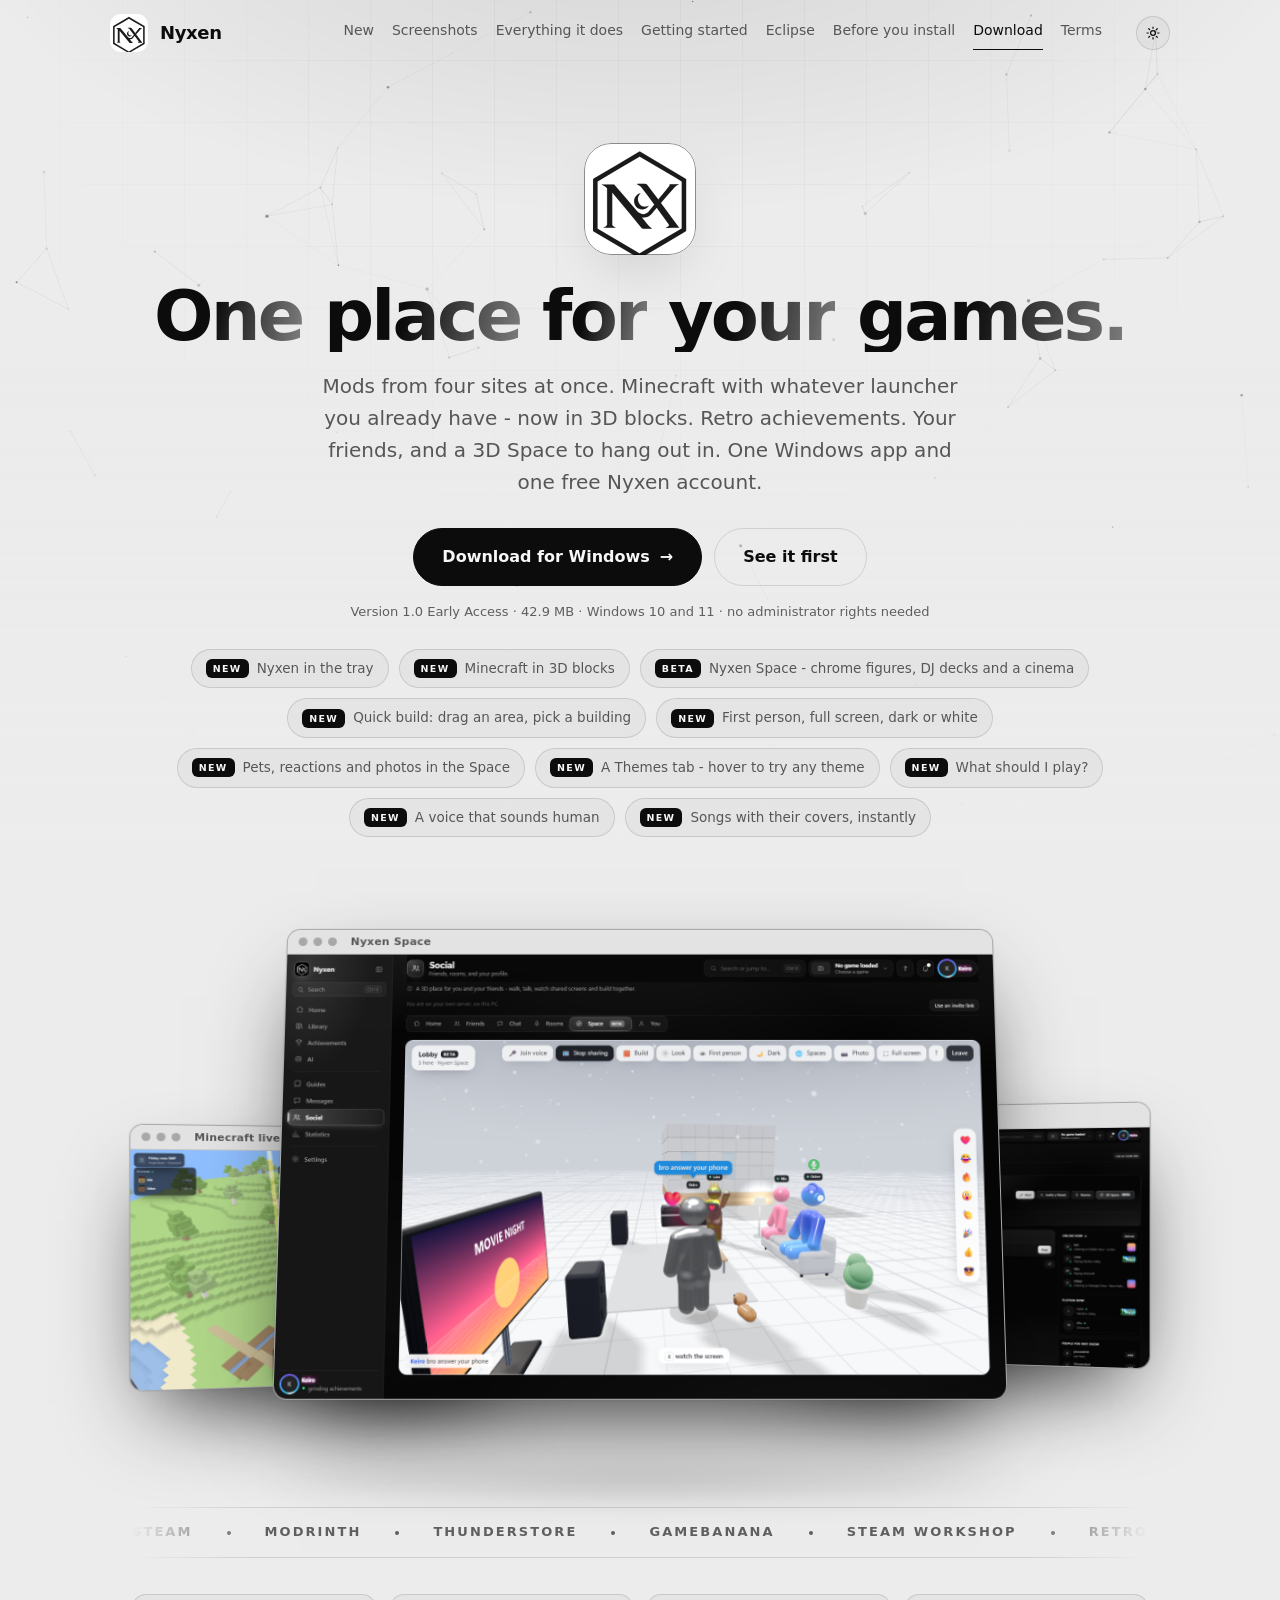
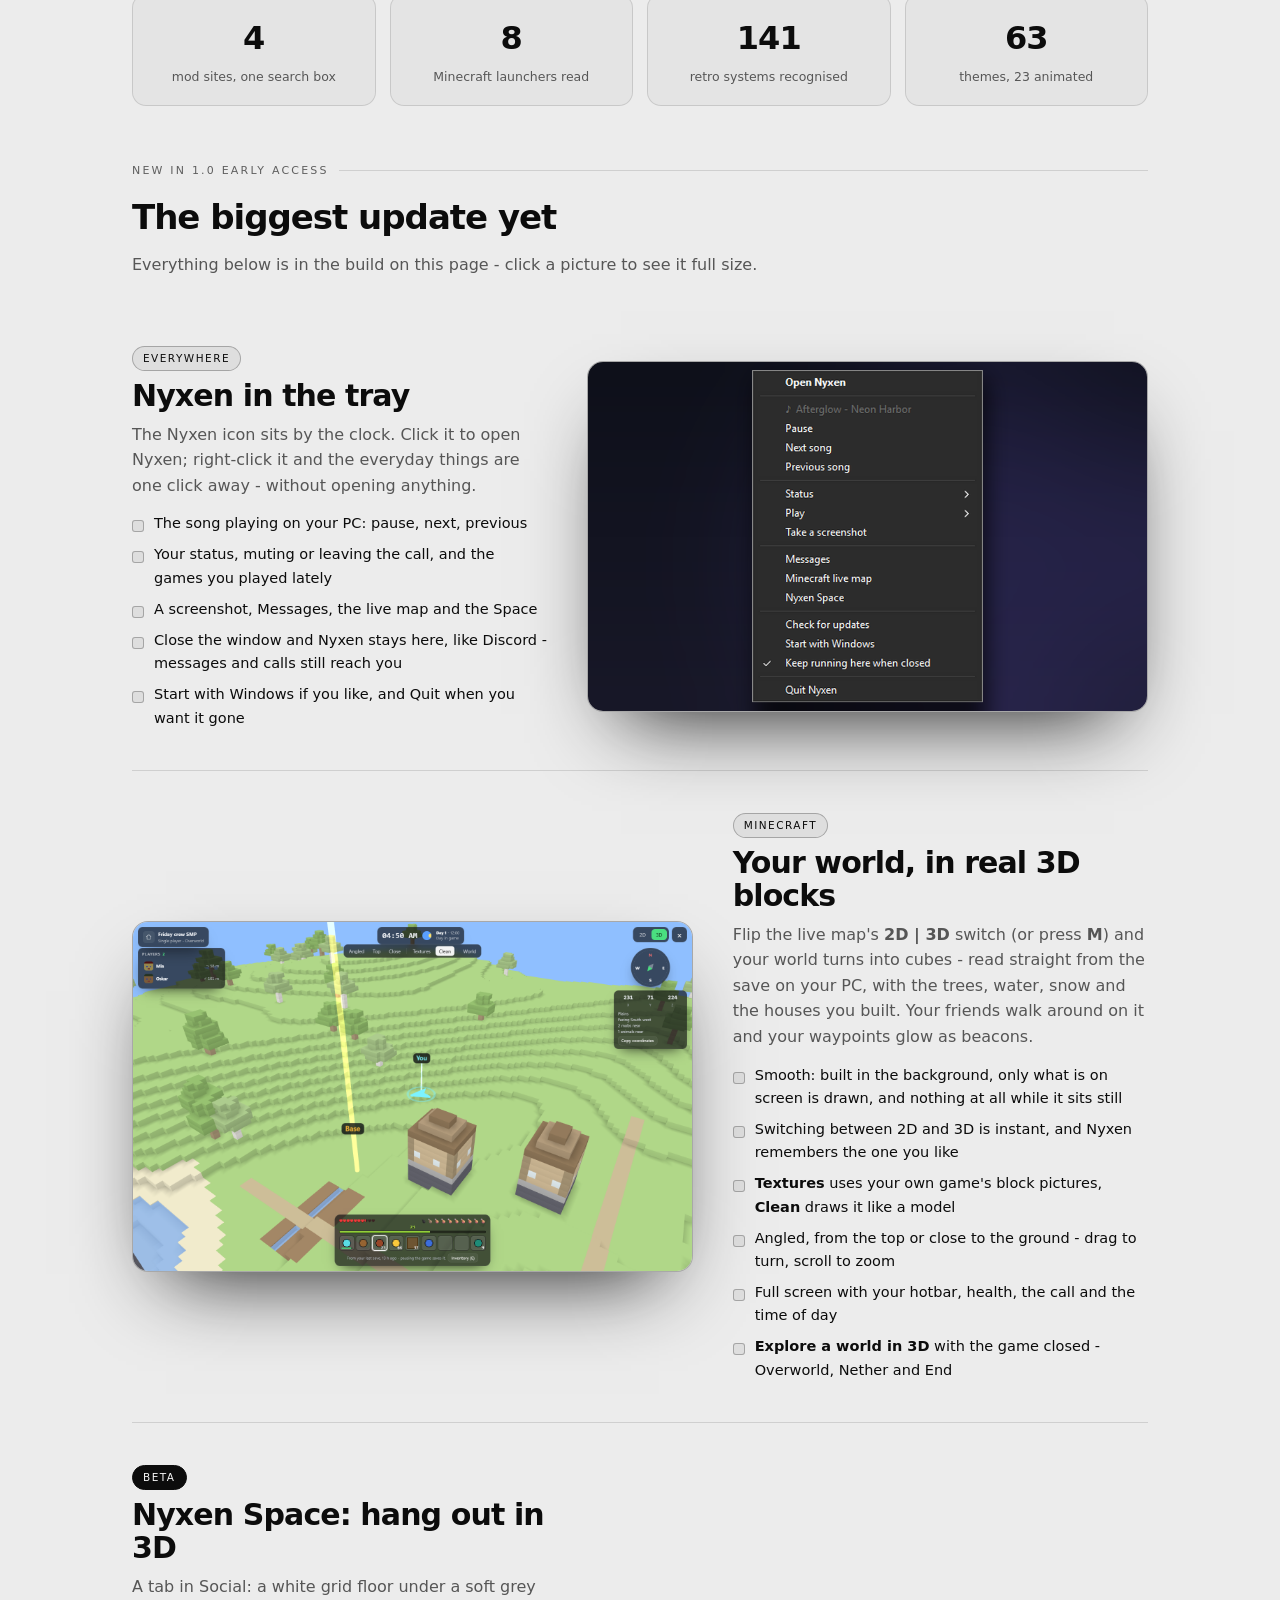
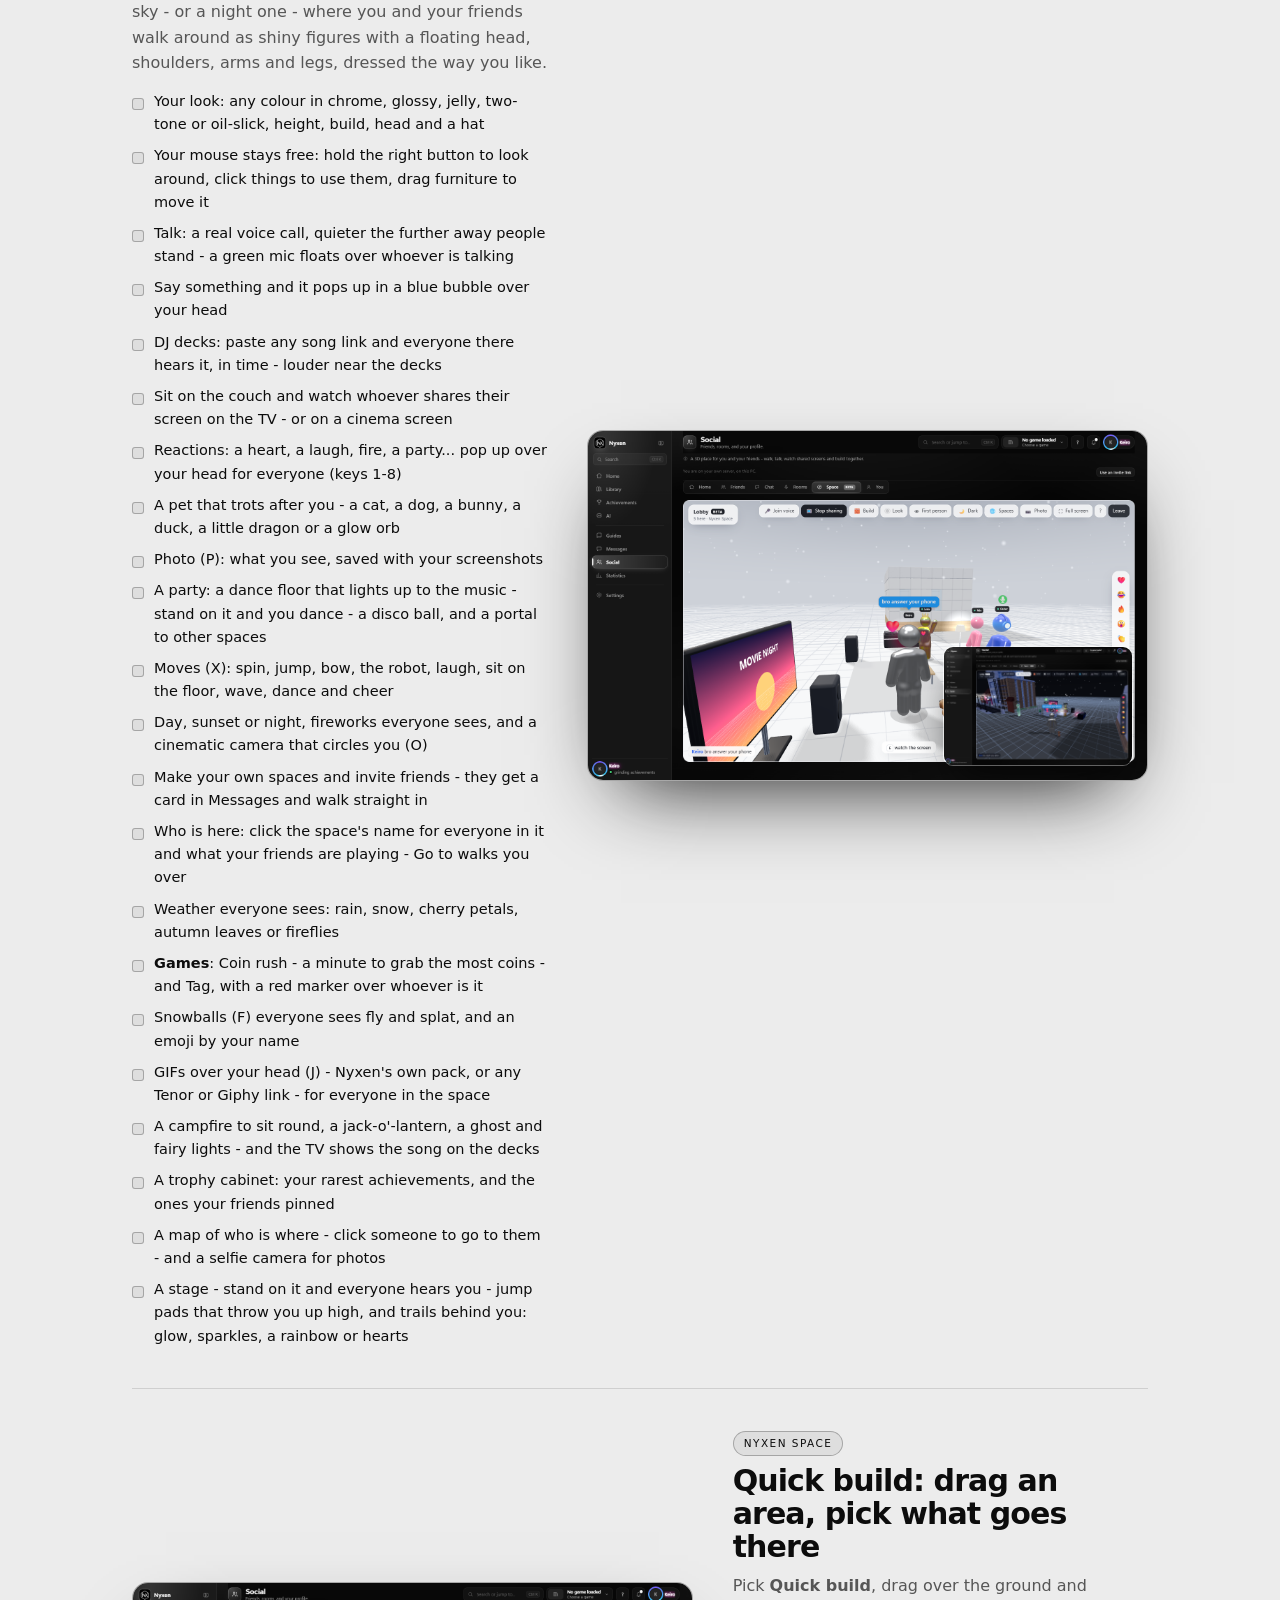
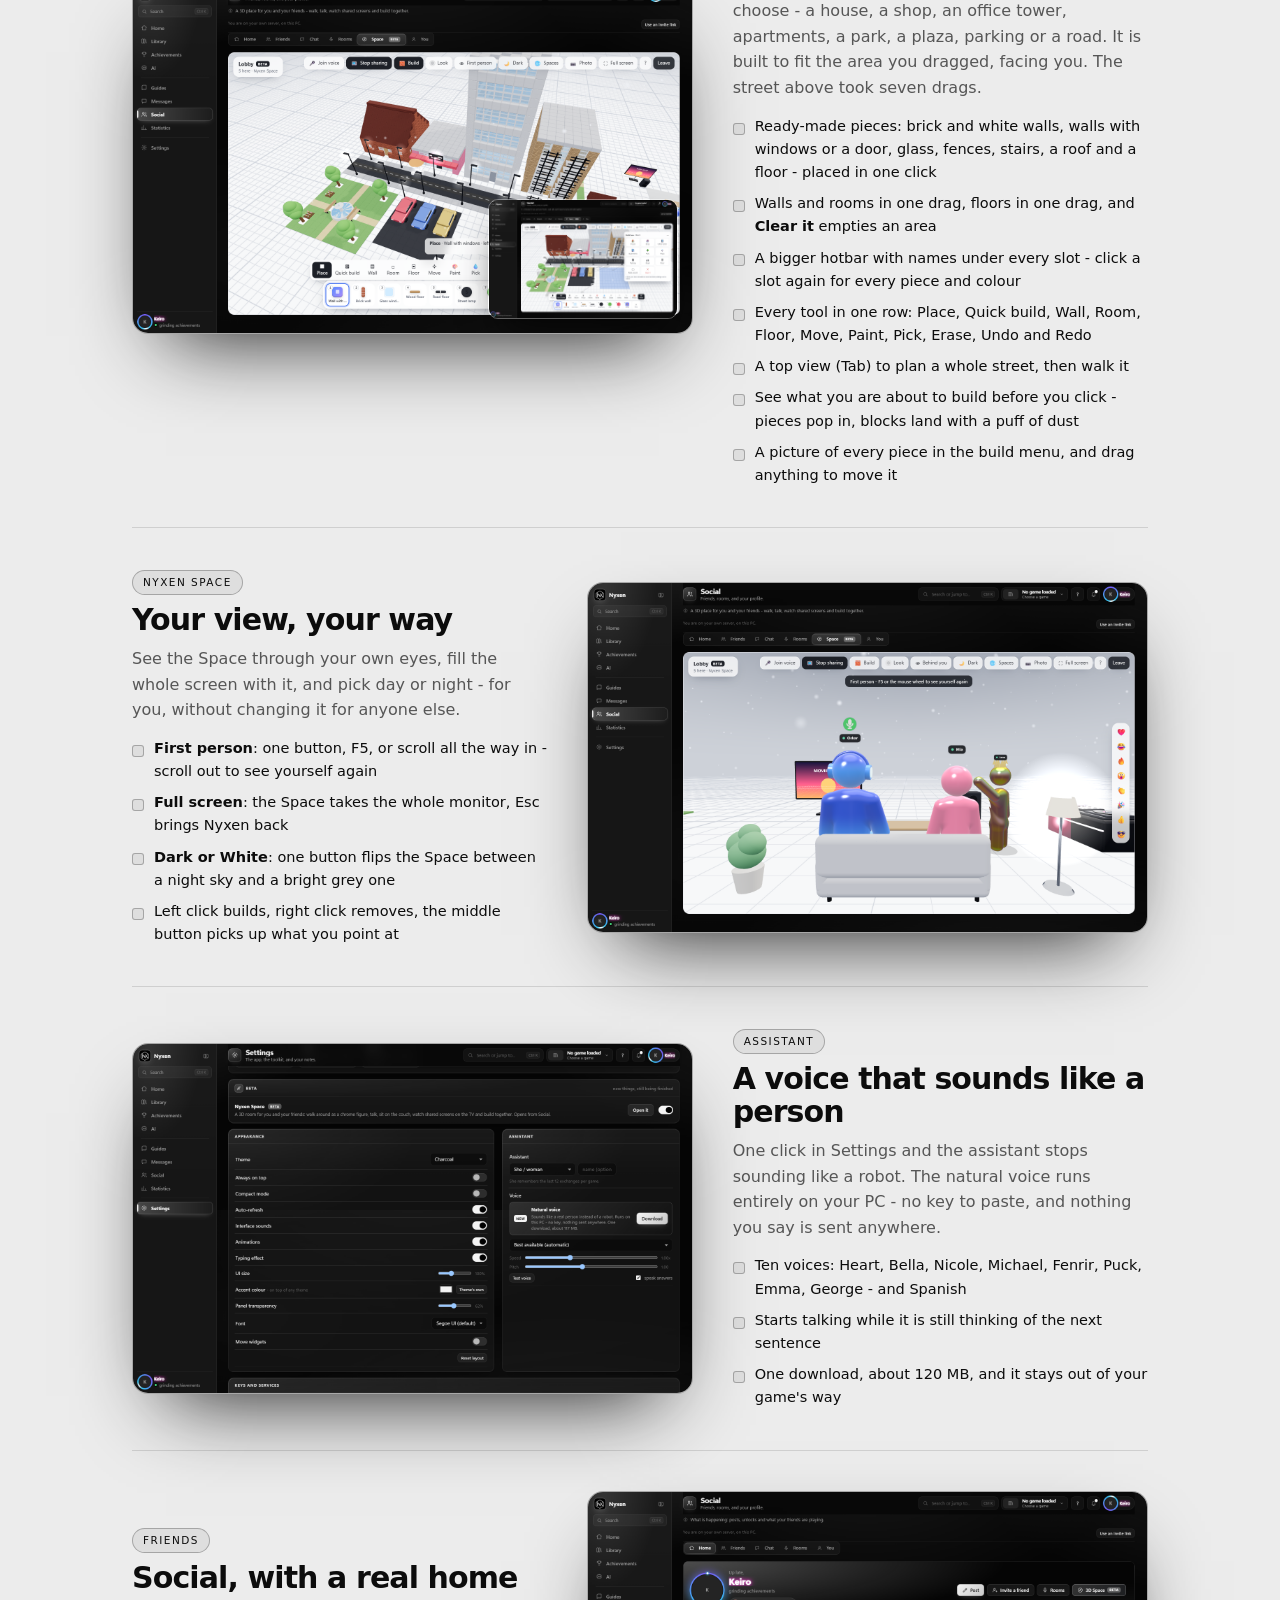
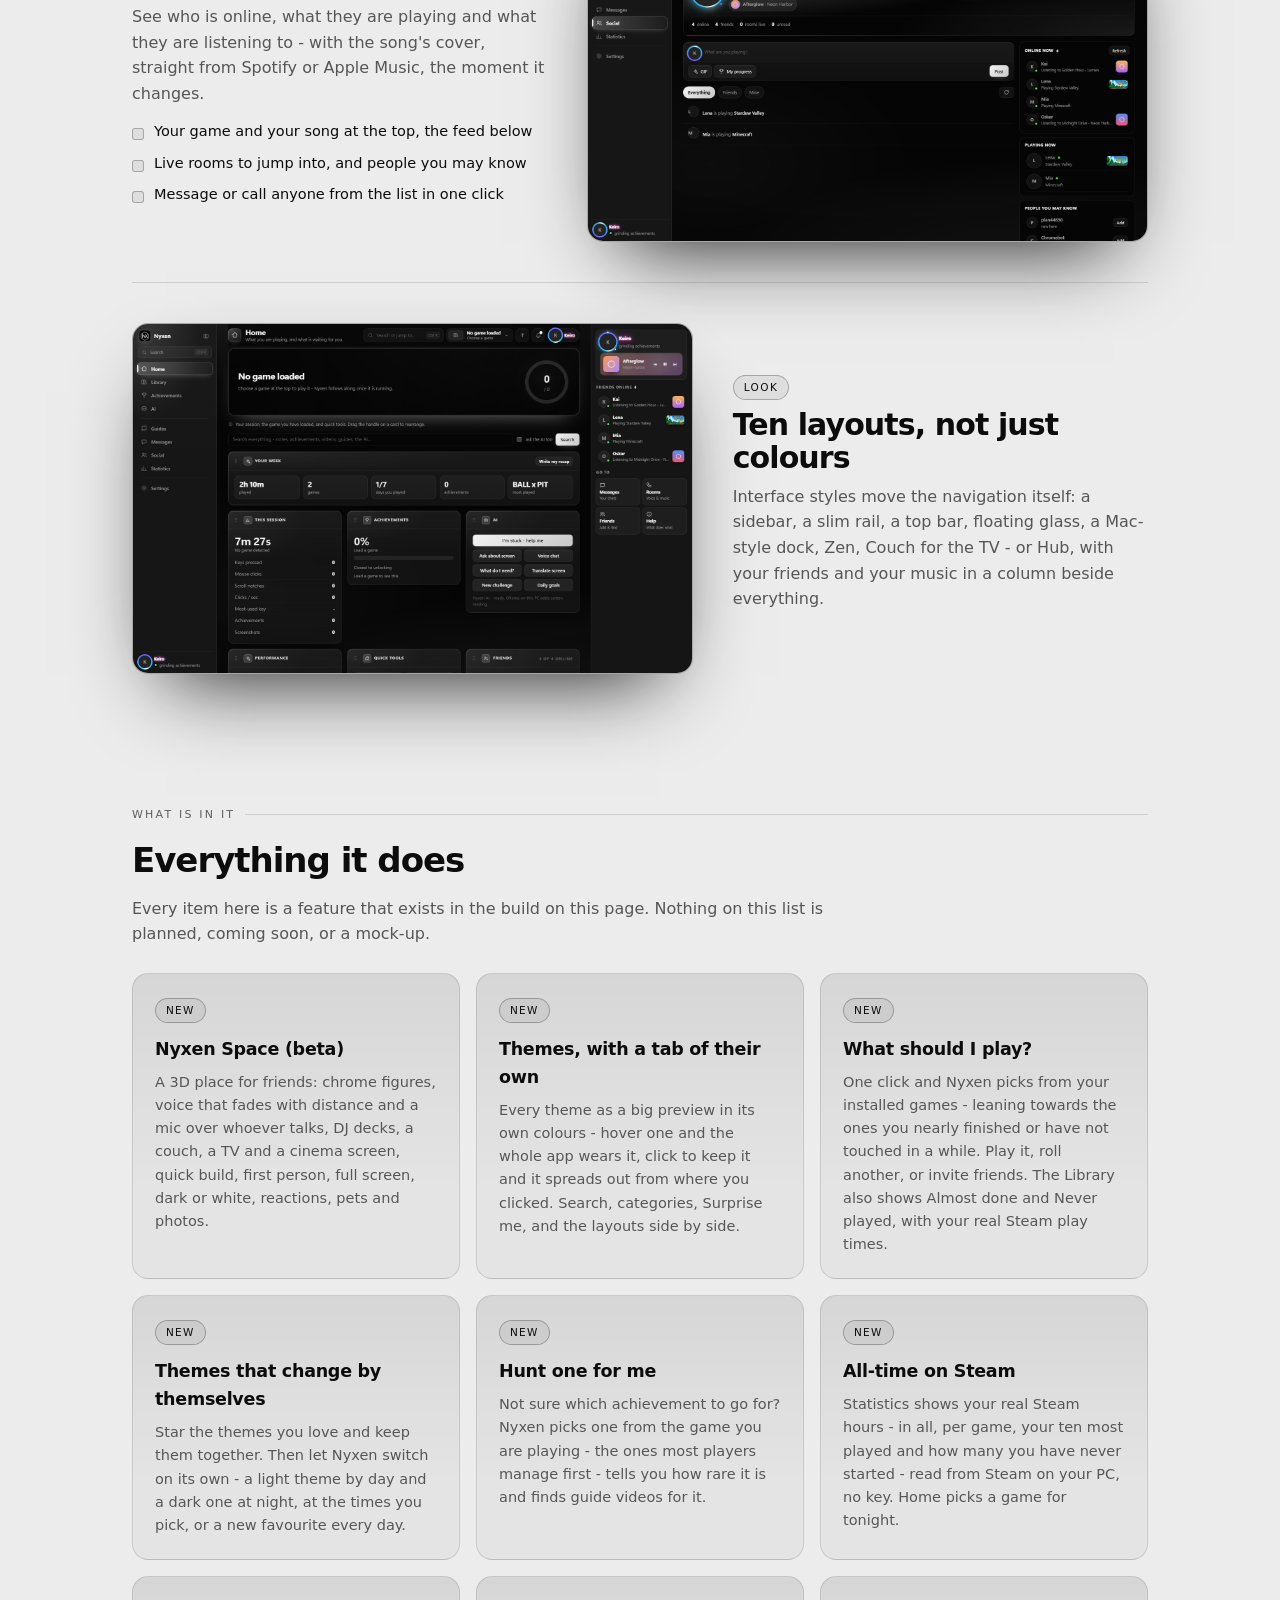
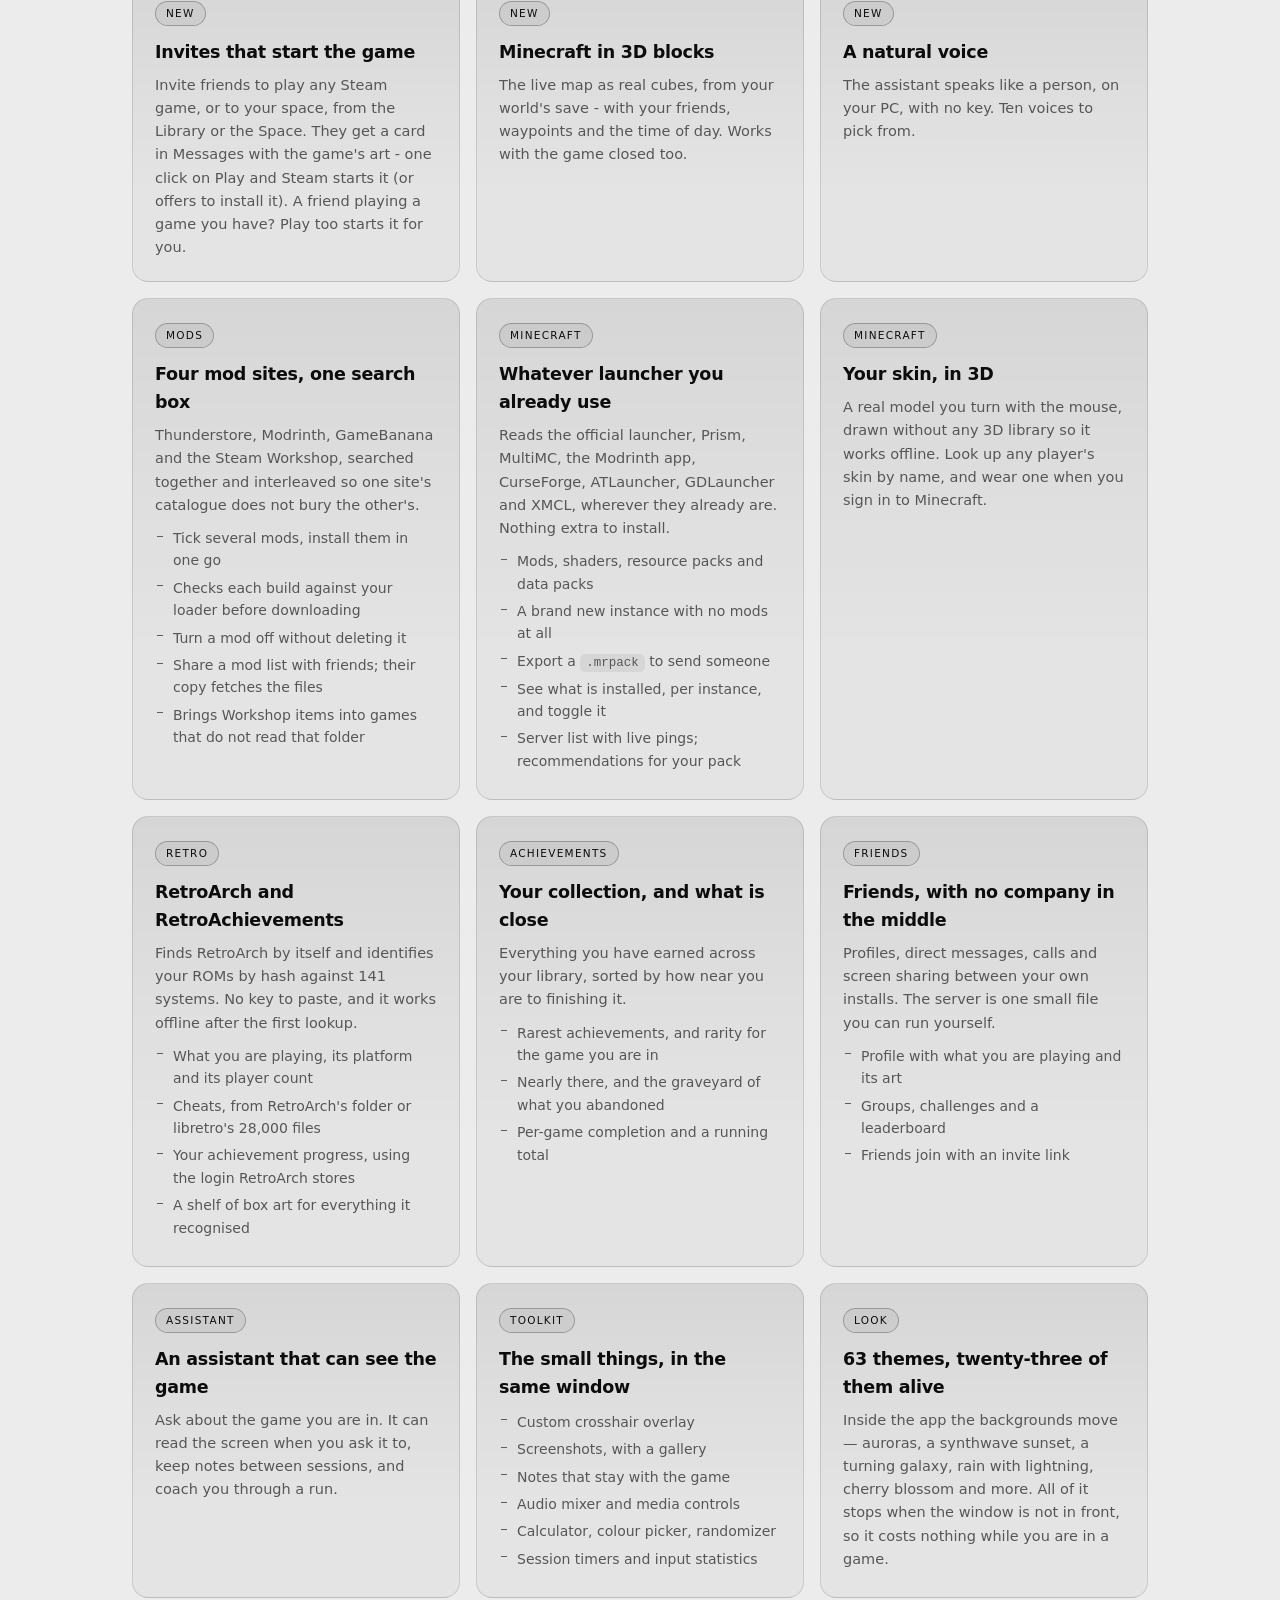
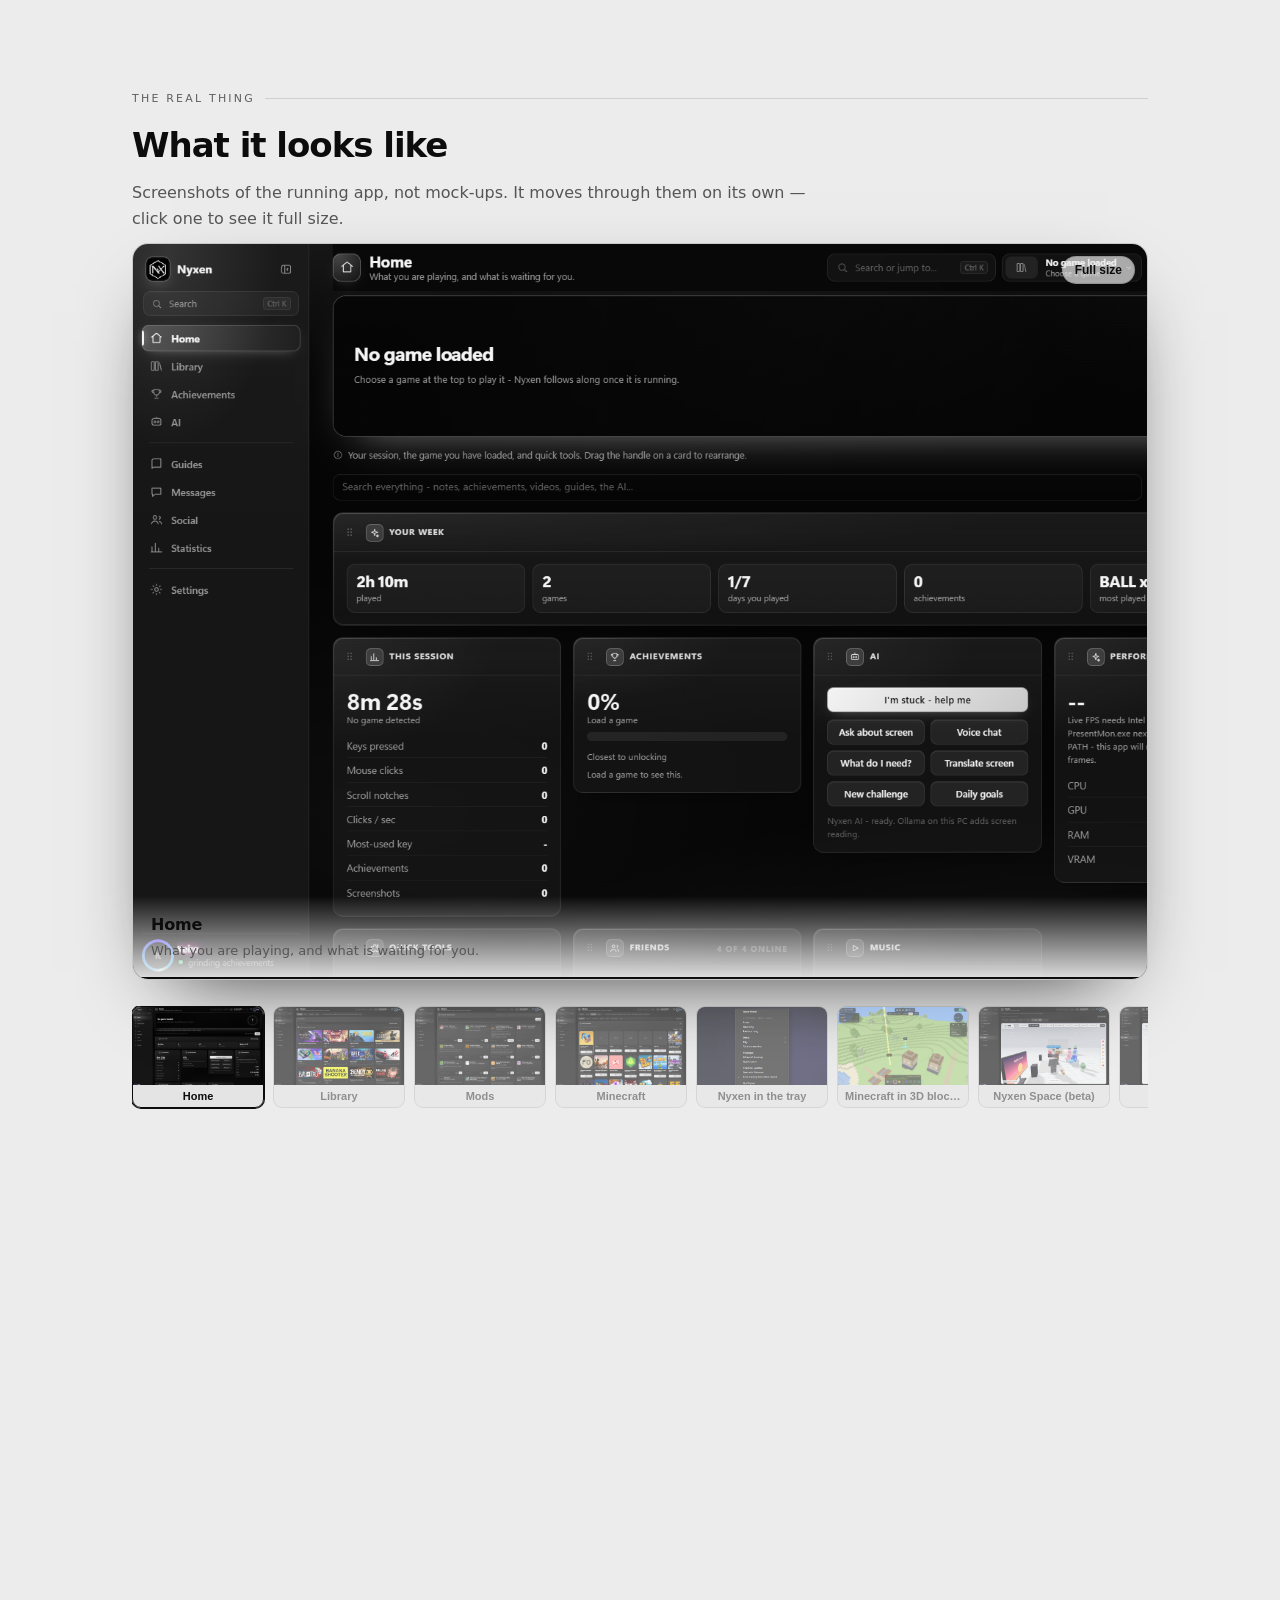
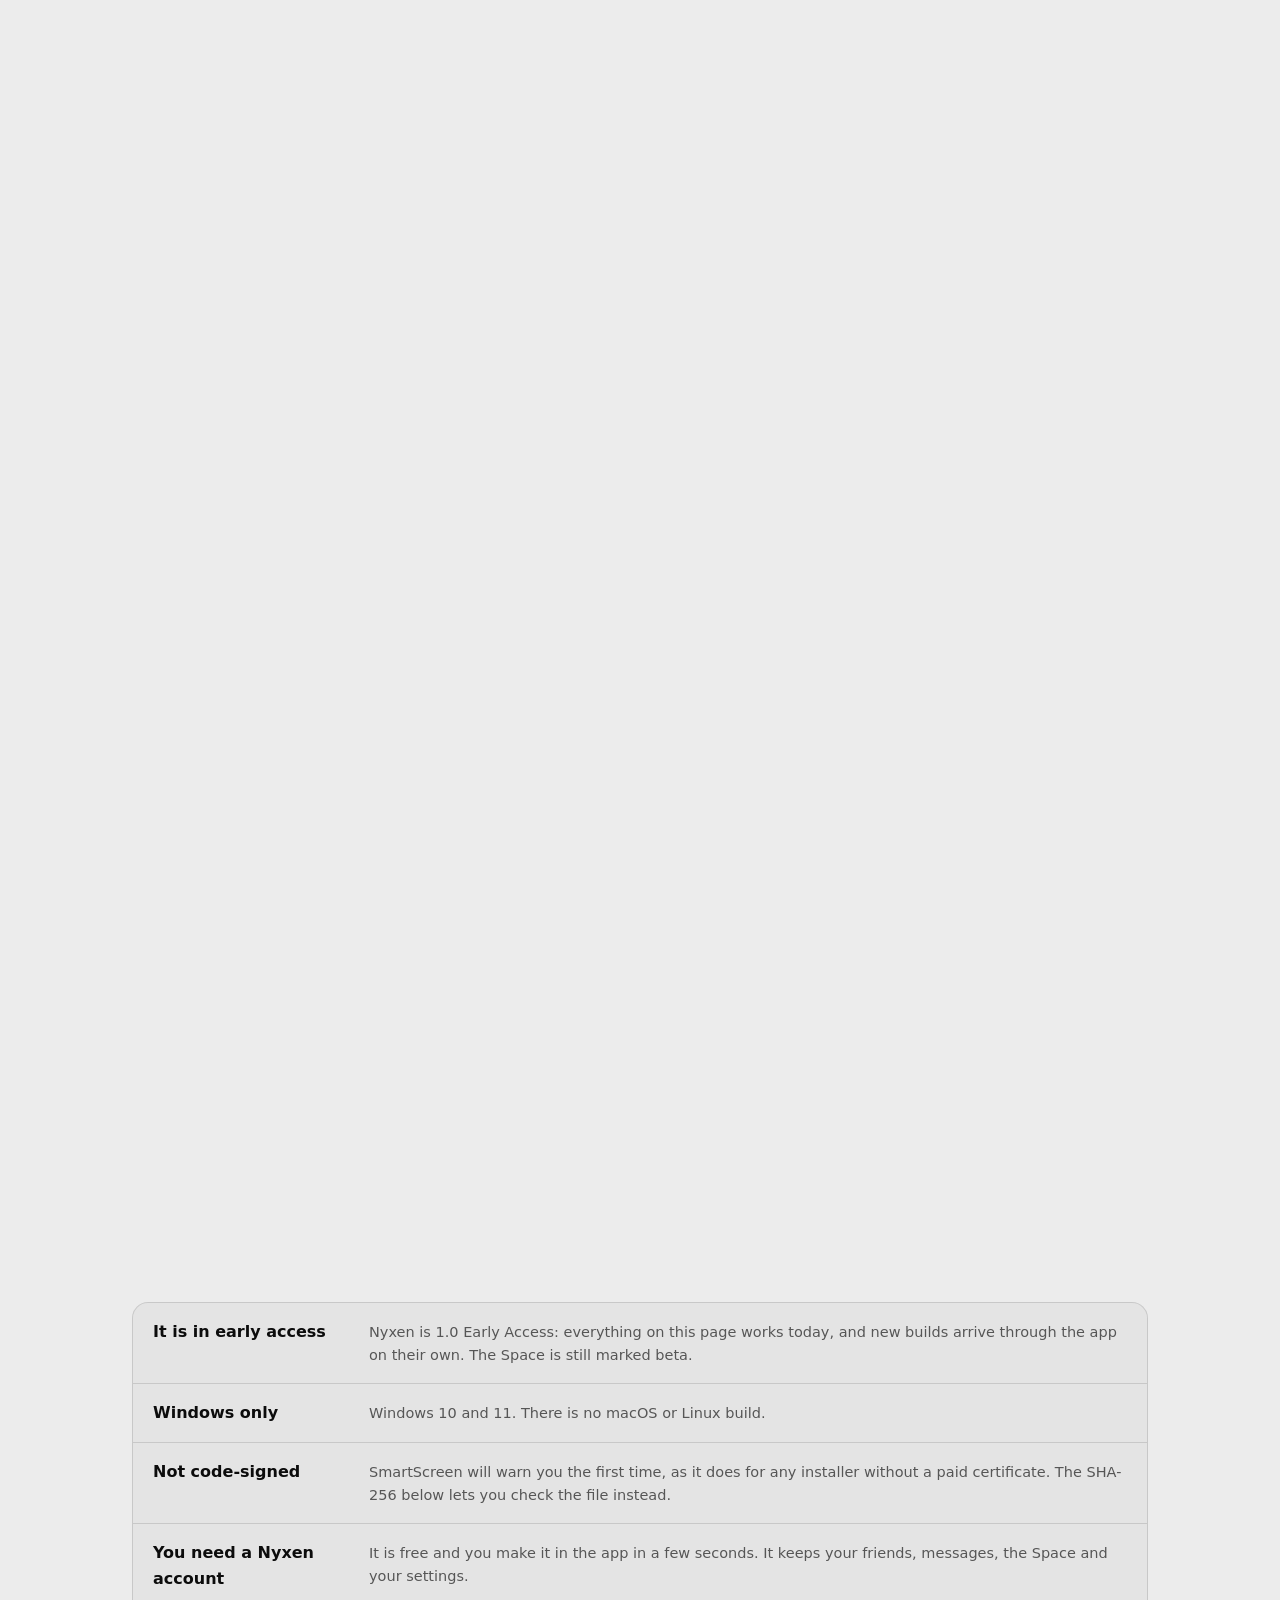
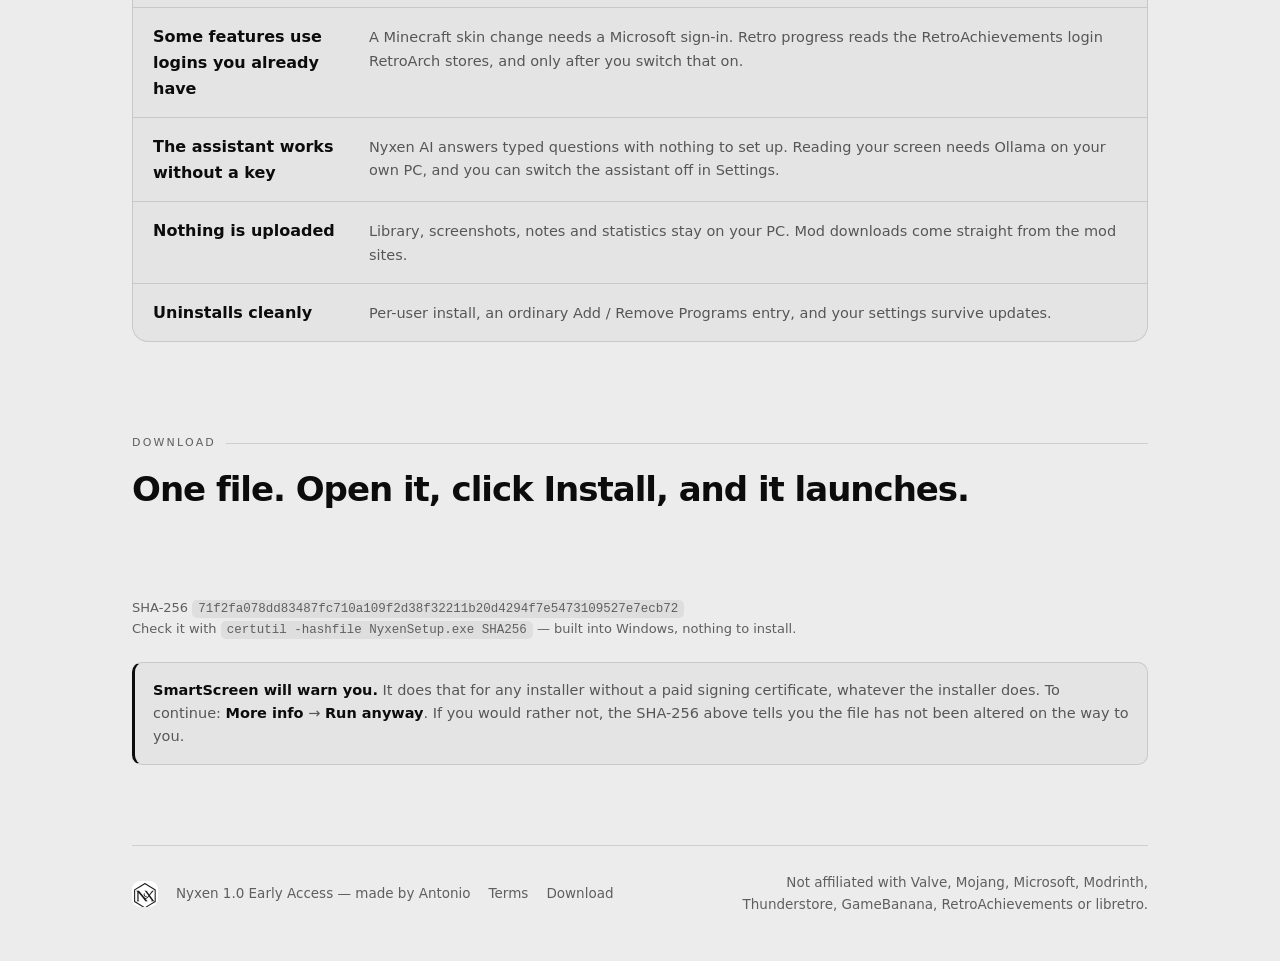
==== commit 45d91e77: "Publish the Nyxen site Static build for GitHub Pages: the size and SHA-256 of the installer are meas" ====
--- a/index.html
+++ b/index.html
@@ -551,7 +551,7 @@
       you already have - now in 3D blocks. Retro achievements. Your friends, and a 3D
       Space to hang out in. One Windows app and one free Nyxen account.</p>
     <div class="cta">
-      <a class="btn magnet" href="https://github.com/Kerioxsx/nyxen/releases/download/v1.0-early-access.31/NyxenSetup.exe"><span>Download for Windows</span>
+      <a class="btn magnet" href="https://github.com/Kerioxsx/nyxen/releases/download/v1.0-early-access.32/NyxenSetup.exe"><span>Download for Windows</span>
         <span class="arw" aria-hidden="true">&rarr;</span></a>
       <a class="btn ghost magnet" href="#look"><span>See it first</span></a>
     </div>
@@ -999,7 +999,7 @@
           <li>The Nyxen AI assistant</li>
           <li>63 themes, your own accent colour and font</li>
         </ul>
-        <a class="btn ghost" href="https://github.com/Kerioxsx/nyxen/releases/download/v1.0-early-access.31/NyxenSetup.exe"><span>Download free</span></a>
+        <a class="btn ghost" href="https://github.com/Kerioxsx/nyxen/releases/download/v1.0-early-access.32/NyxenSetup.exe"><span>Download free</span></a>
       </div>
       <div class="card plan best">
         <div class="pn">Nyxen Eclipse</div>
@@ -1068,11 +1068,11 @@
     <p class="eyebrow rise">Download</p>
     <h2 class="rise">One file. Open it, click Install, and it launches.</h2>
     <div class="cta rise" style="justify-content:flex-start">
-      <a class="btn magnet" href="https://github.com/Kerioxsx/nyxen/releases/download/v1.0-early-access.31/NyxenSetup.exe"><span>NyxenSetup.exe &middot; 42.9 MB</span>
+      <a class="btn magnet" href="https://github.com/Kerioxsx/nyxen/releases/download/v1.0-early-access.32/NyxenSetup.exe"><span>NyxenSetup.exe &middot; 42.9 MB</span>
         <span class="arw" aria-hidden="true">&darr;</span></a>
       <a class="btn ghost magnet" href="sha256.txt"><span>Checksum</span></a>
     </div>
-    <p class="meta">SHA-256 <code>88cf65b5459110053449c95b70c4d50493243aeeff961961f893231dd24c3ccd</code><br>
+    <p class="meta">SHA-256 <code>71f2fa078dd83487fc710a109f2d38f32211b20d4294f7e5473109527e7ecb72</code><br>
       Check it with <code>certutil -hashfile NyxenSetup.exe SHA256</code> —
       built into Windows, nothing to install.</p>
     <div class="note rise" style="margin-top:22px">
@@ -1088,7 +1088,7 @@
       <img src="logo.svg" alt="" width="26" height="26"></span>
     <span>Nyxen 1.0 Early Access — made by Antonio</span>
     <a href="terms.html">Terms</a>
-    <a href="https://github.com/Kerioxsx/nyxen/releases/download/v1.0-early-access.31/NyxenSetup.exe">Download</a>
+    <a href="https://github.com/Kerioxsx/nyxen/releases/download/v1.0-early-access.32/NyxenSetup.exe">Download</a>
     <span class="right">Not affiliated with Valve, Mojang, Microsoft, Modrinth,
       Thunderstore, GameBanana, RetroAchievements or libretro.</span>
   </footer>
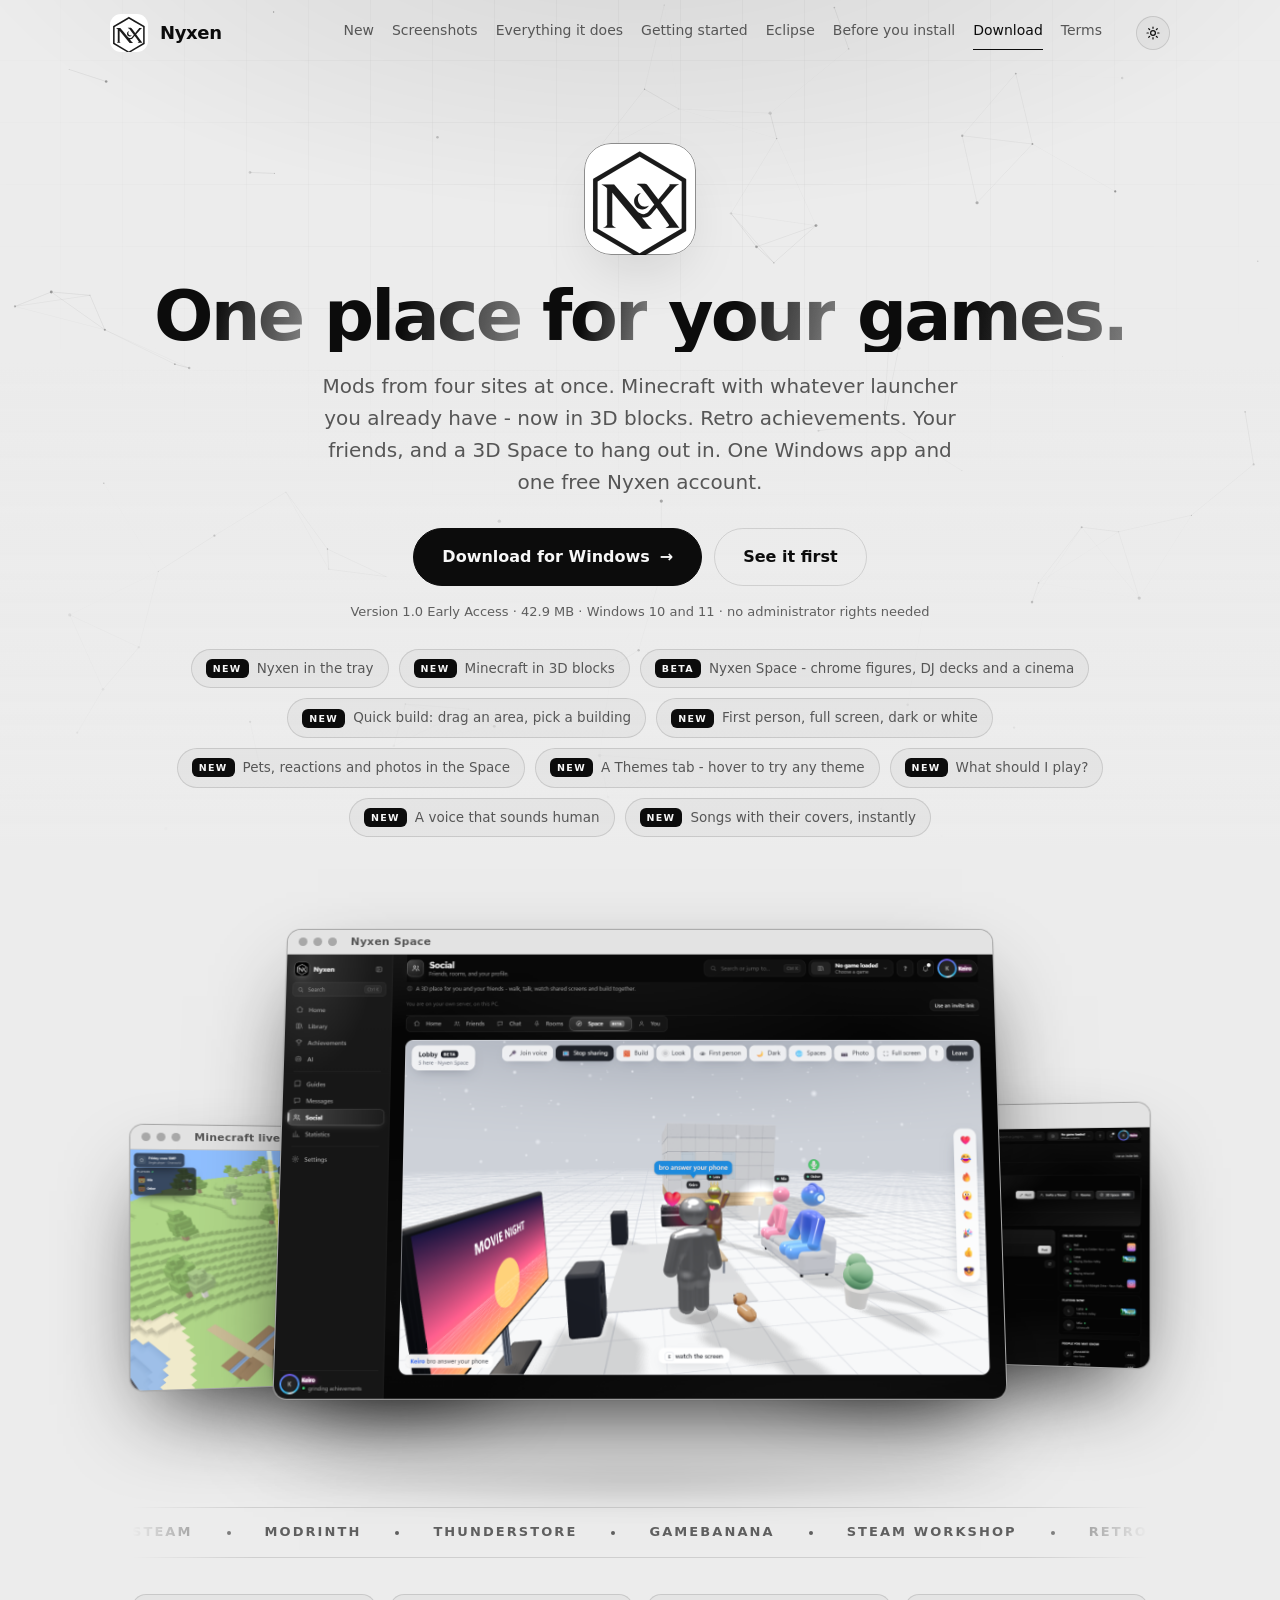
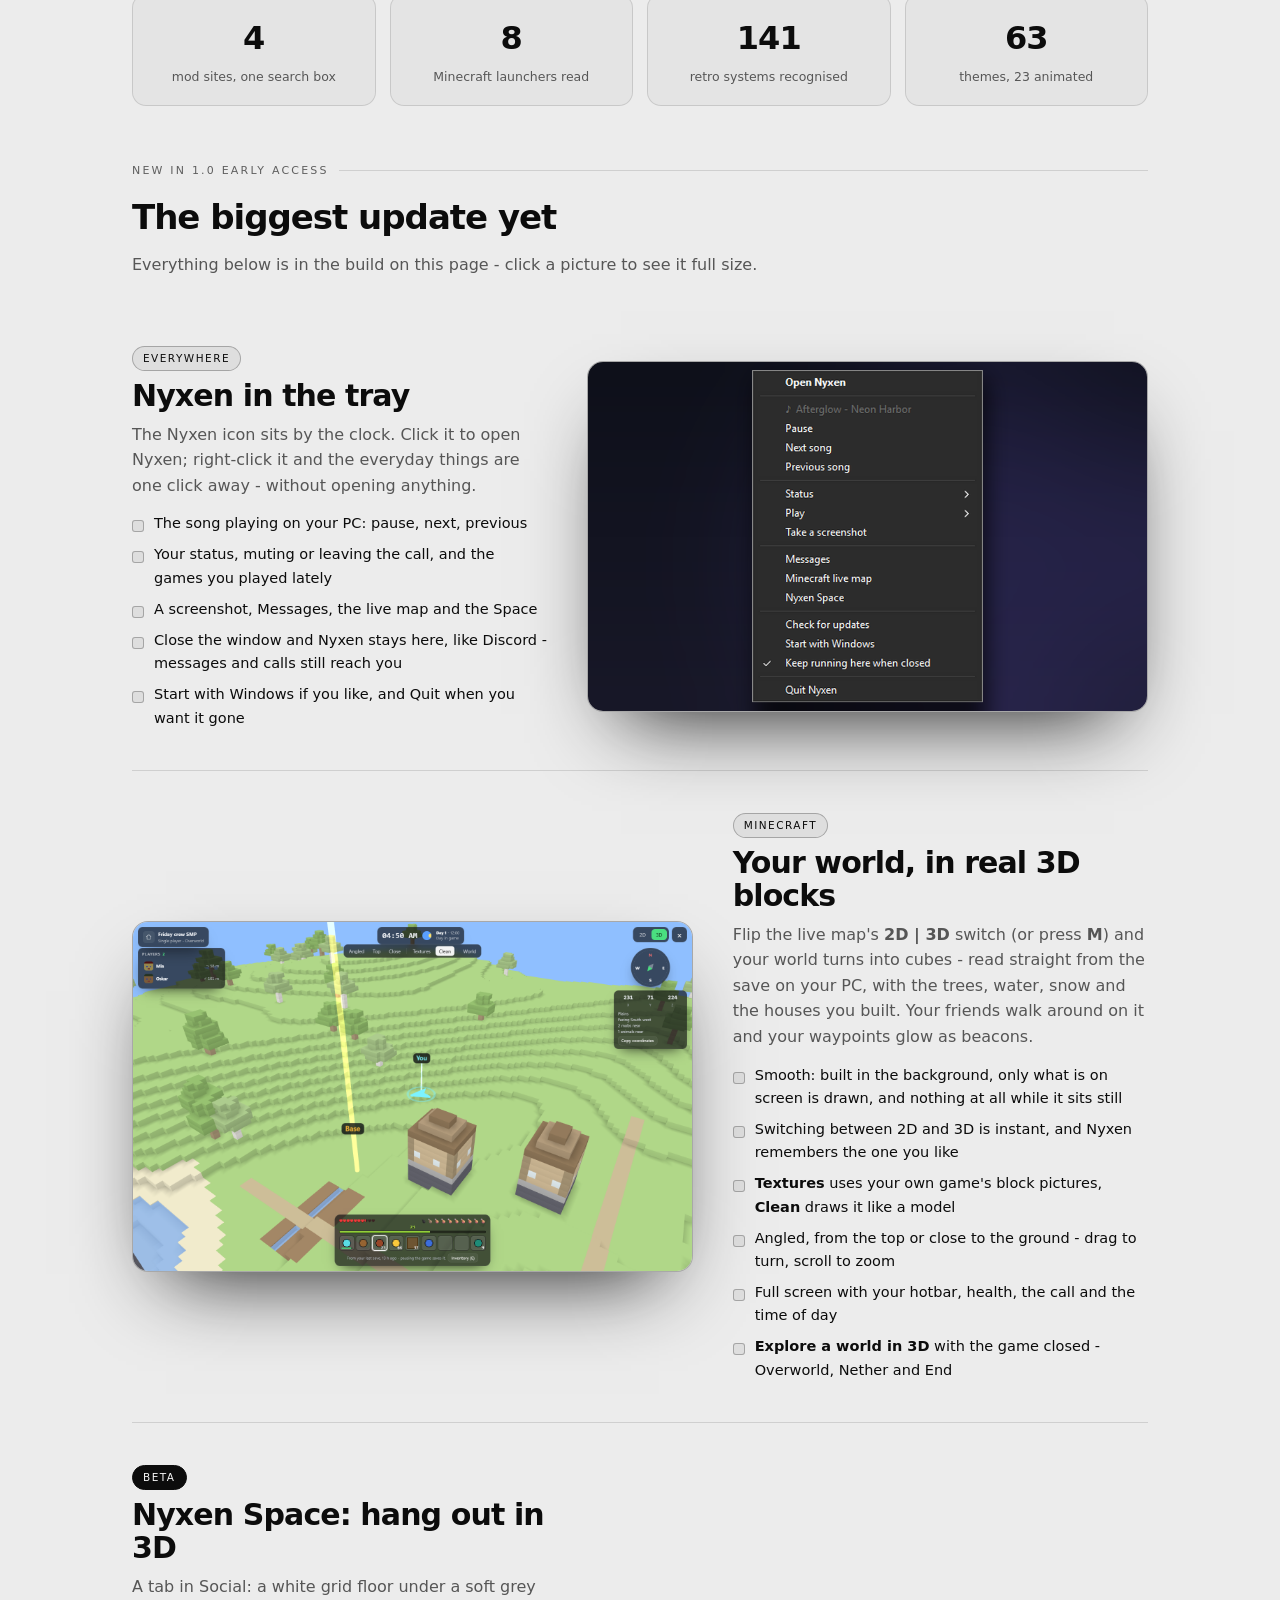
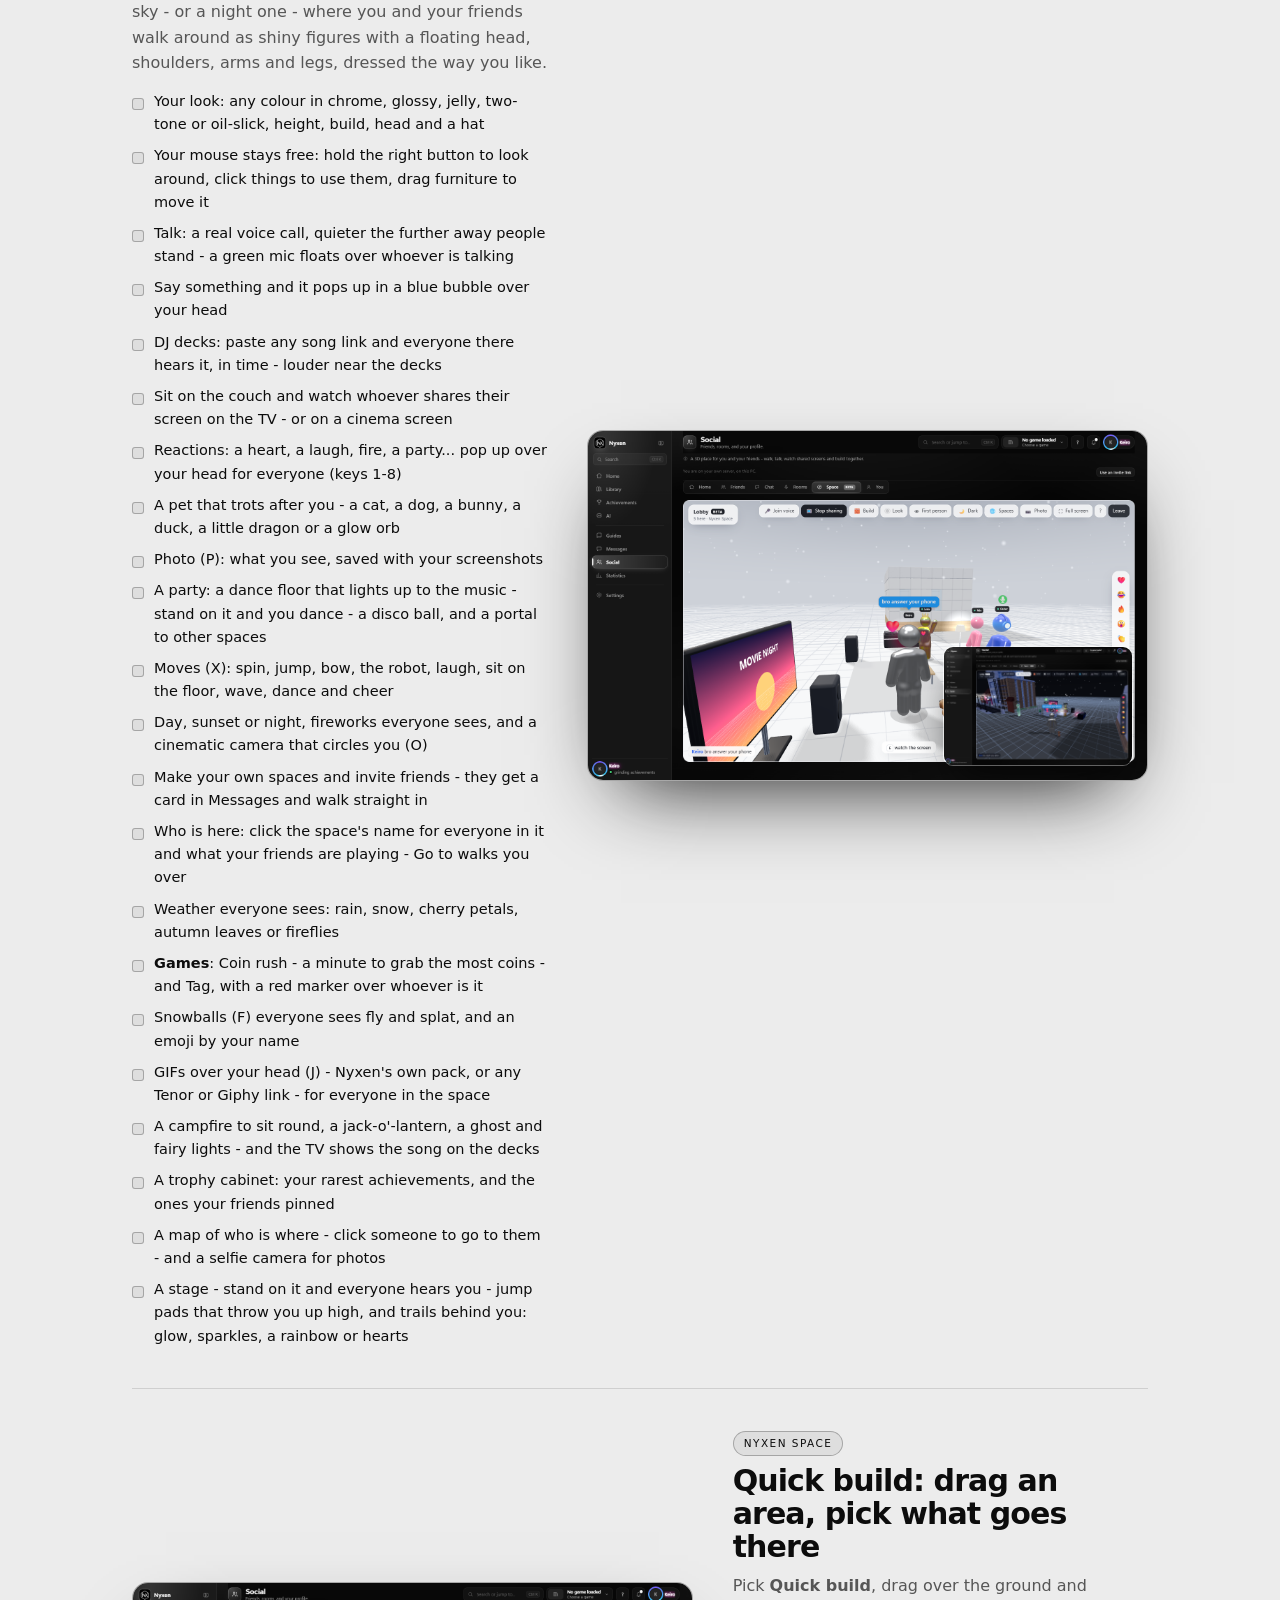
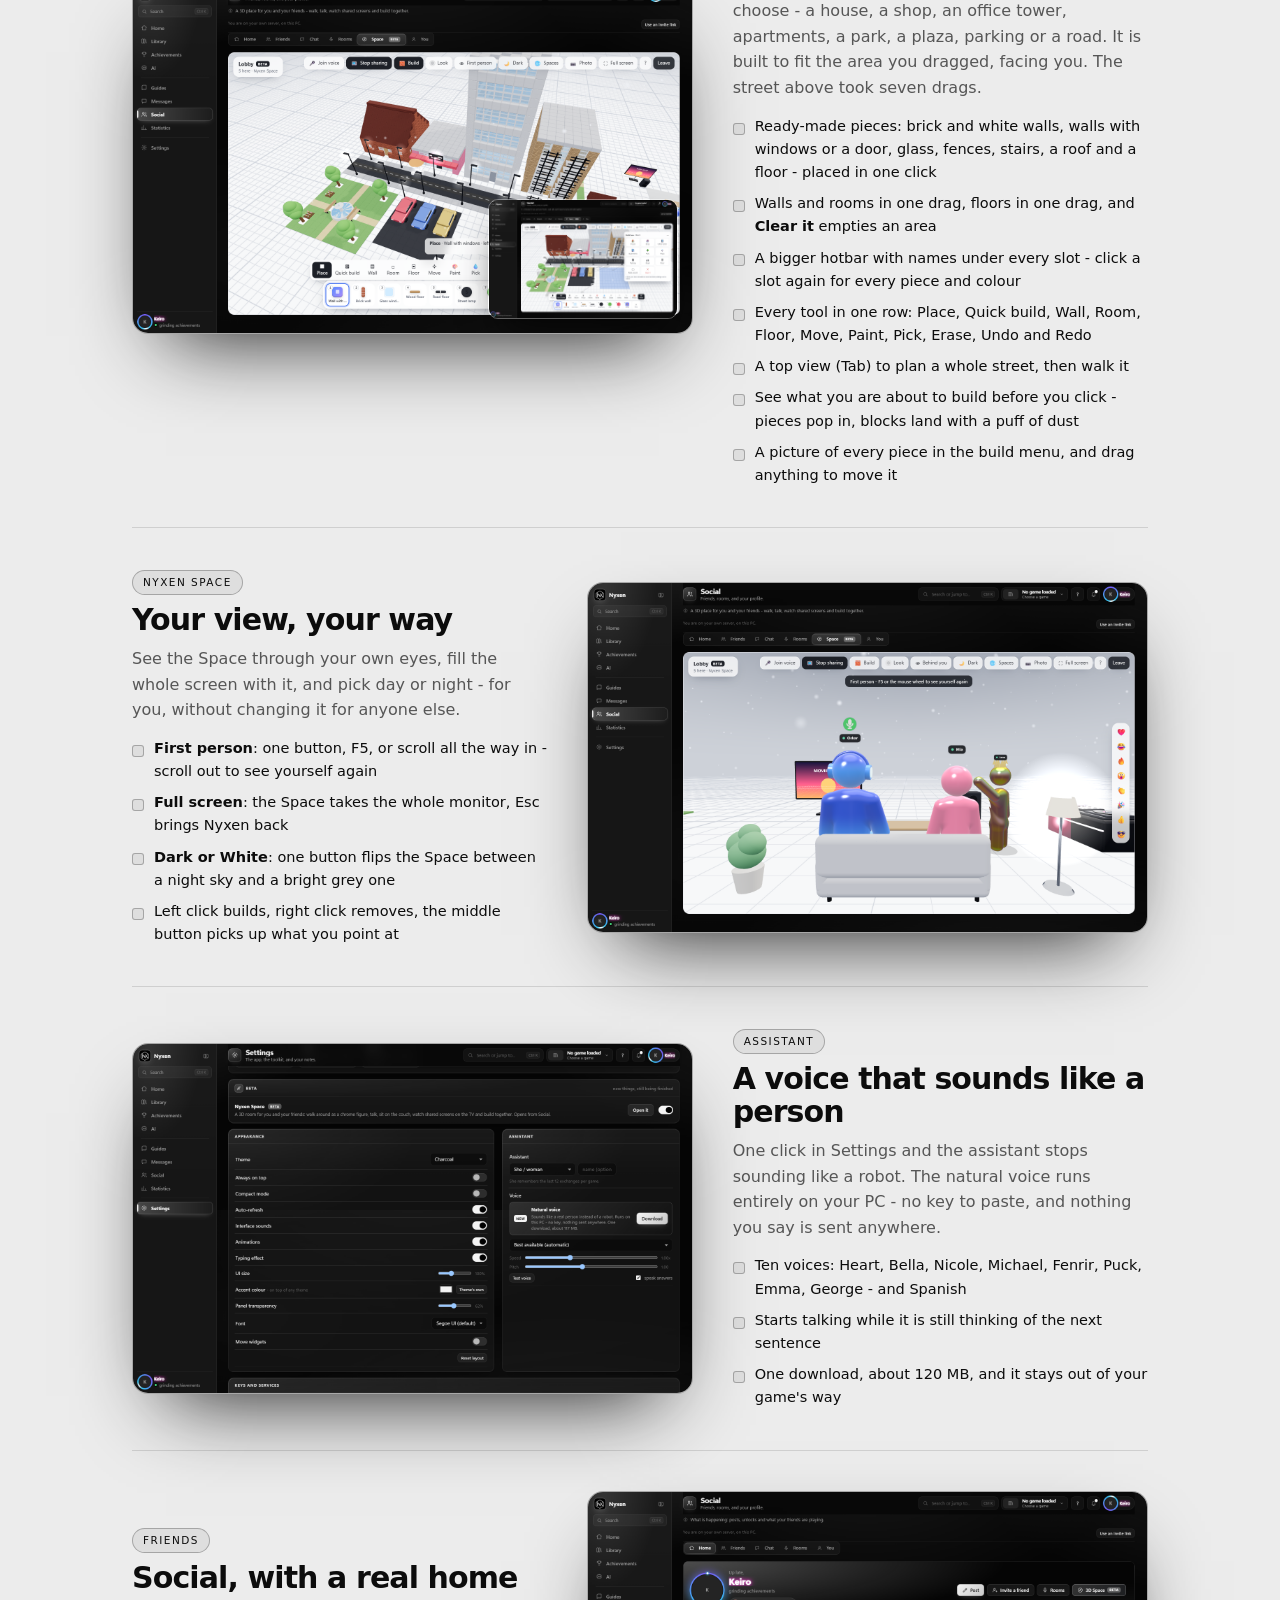
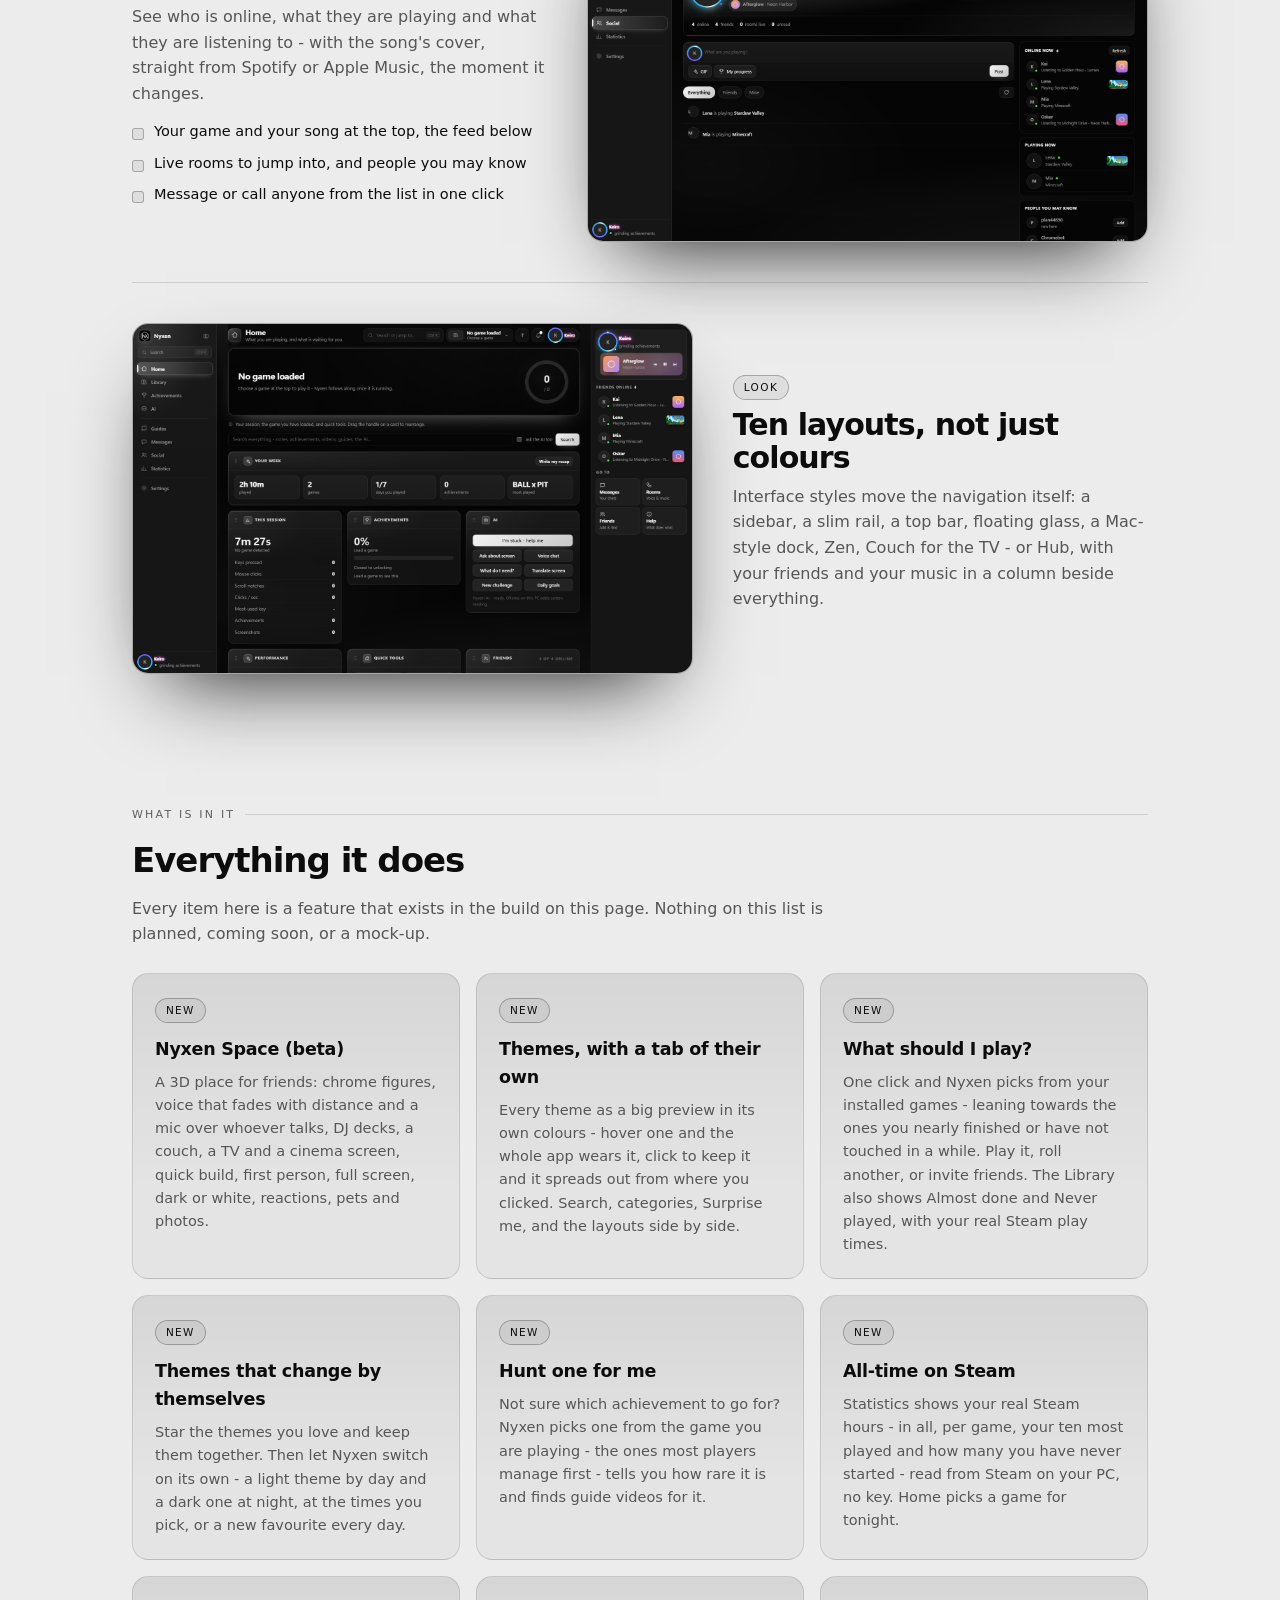
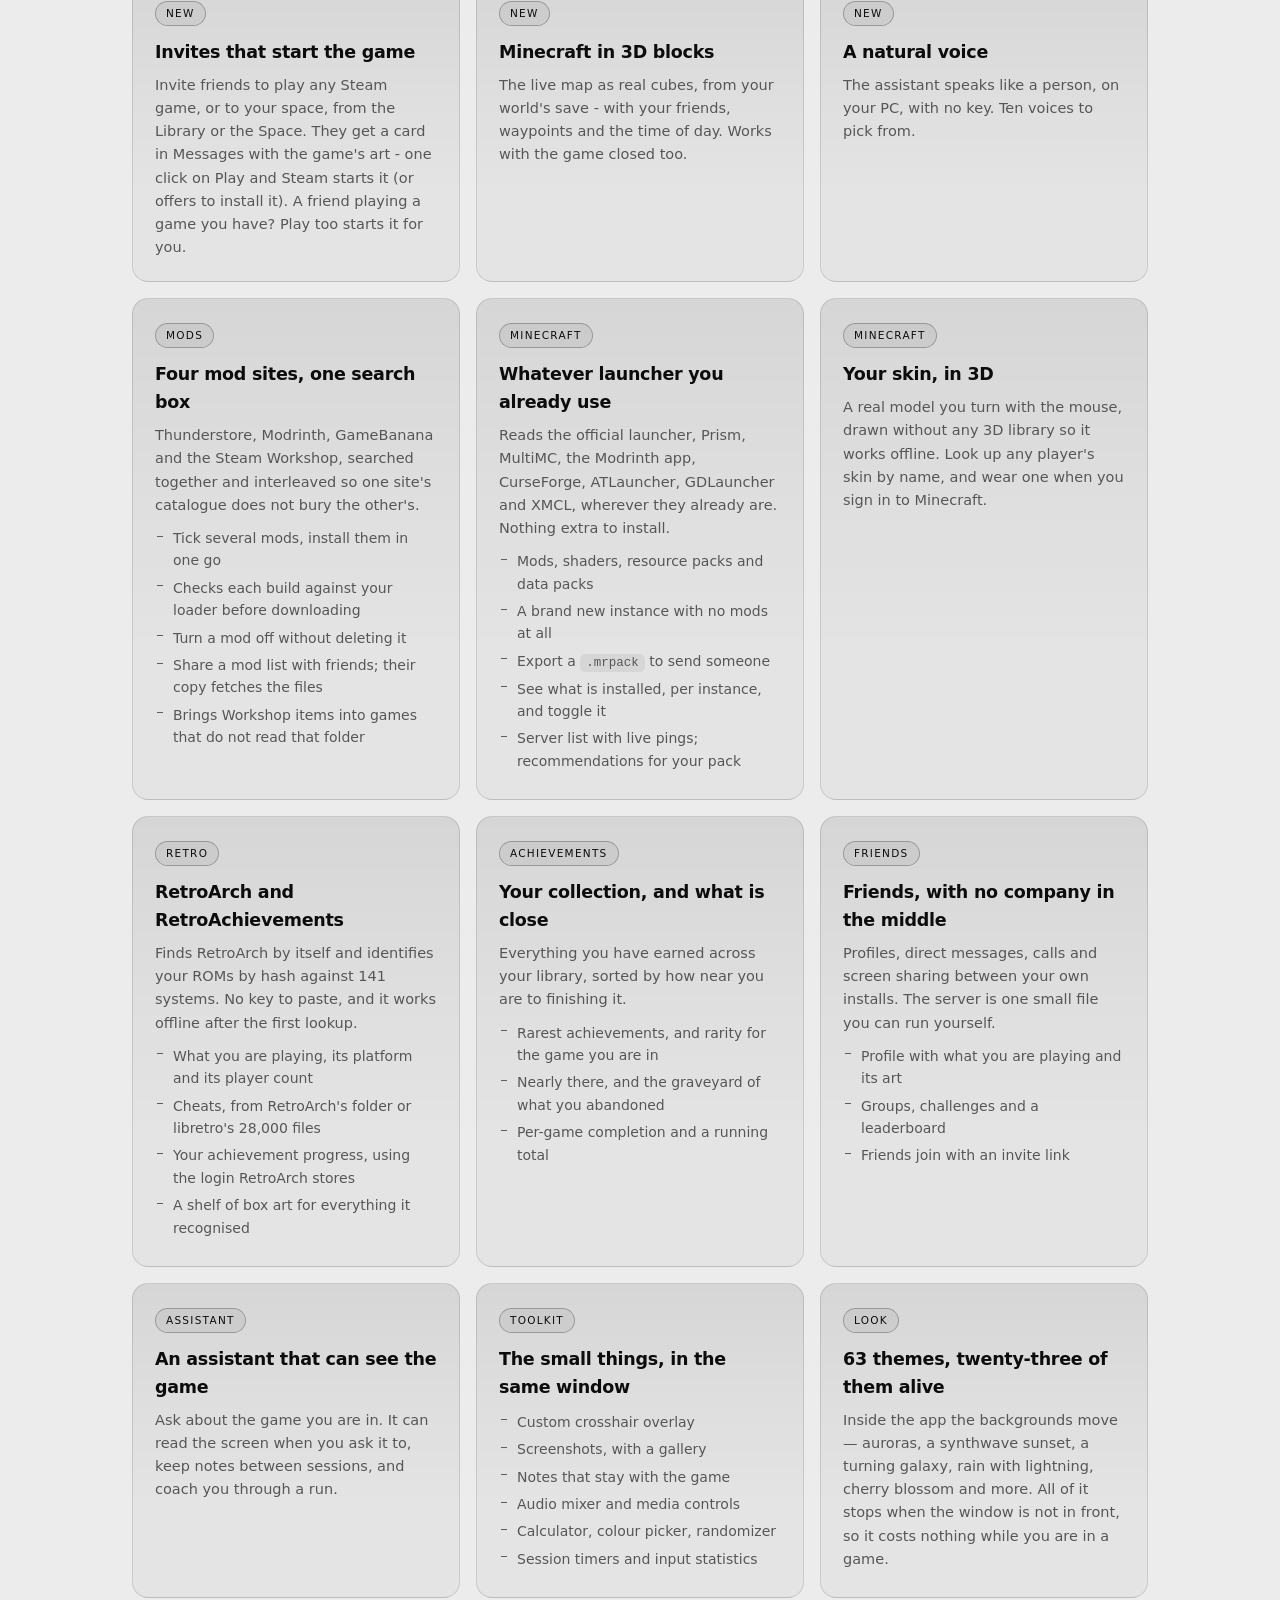
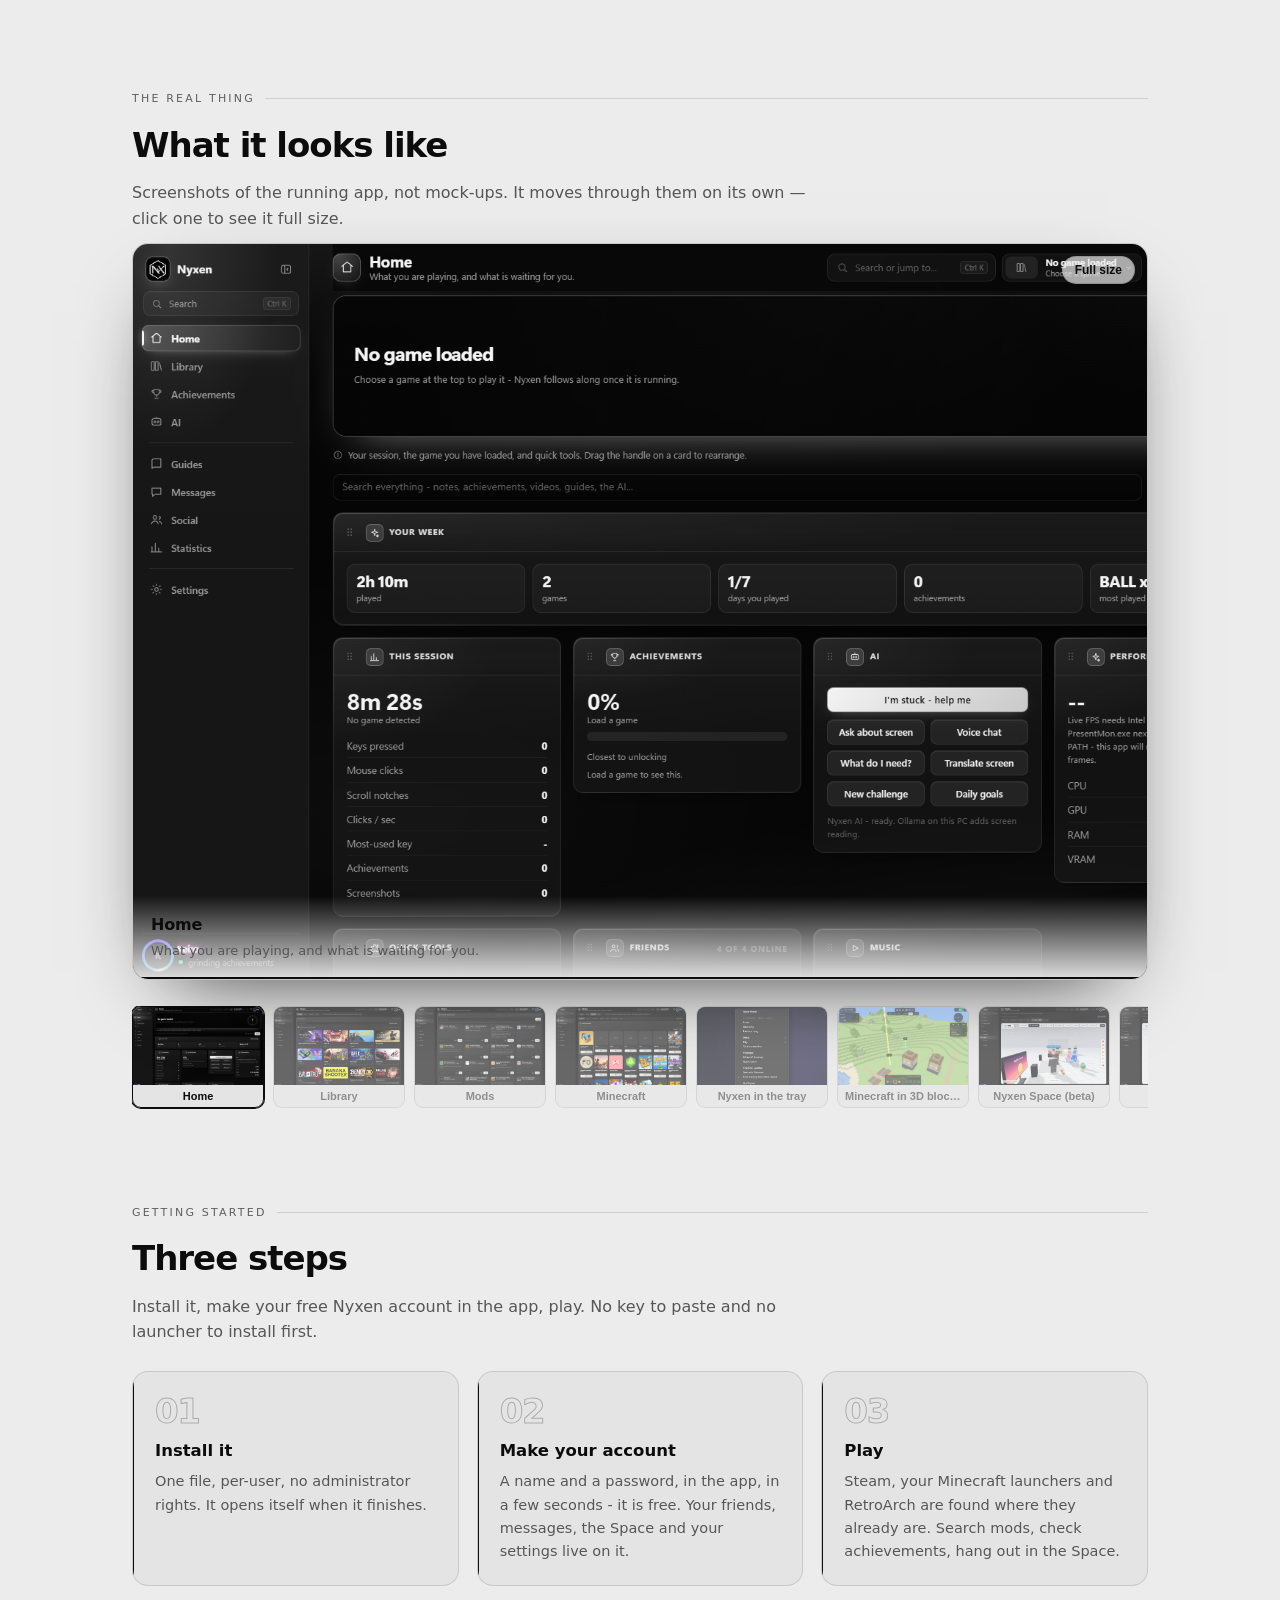
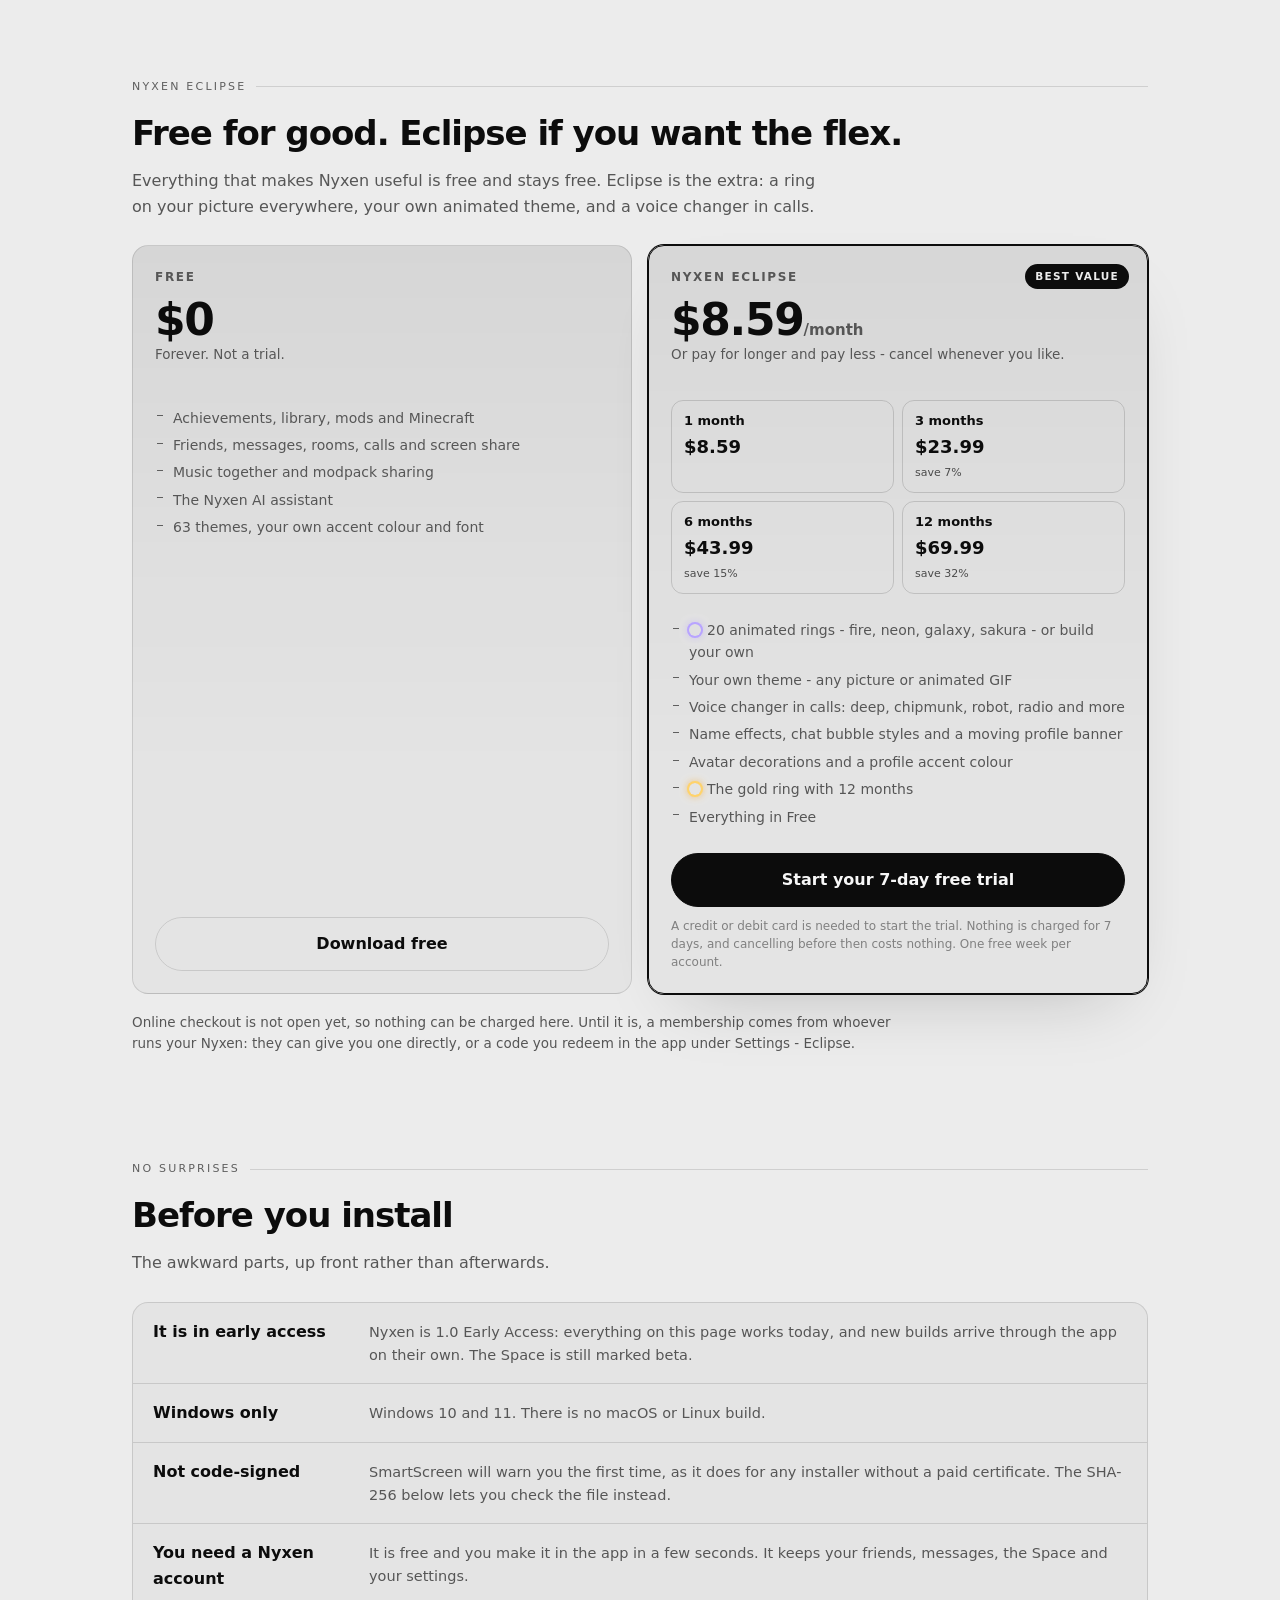
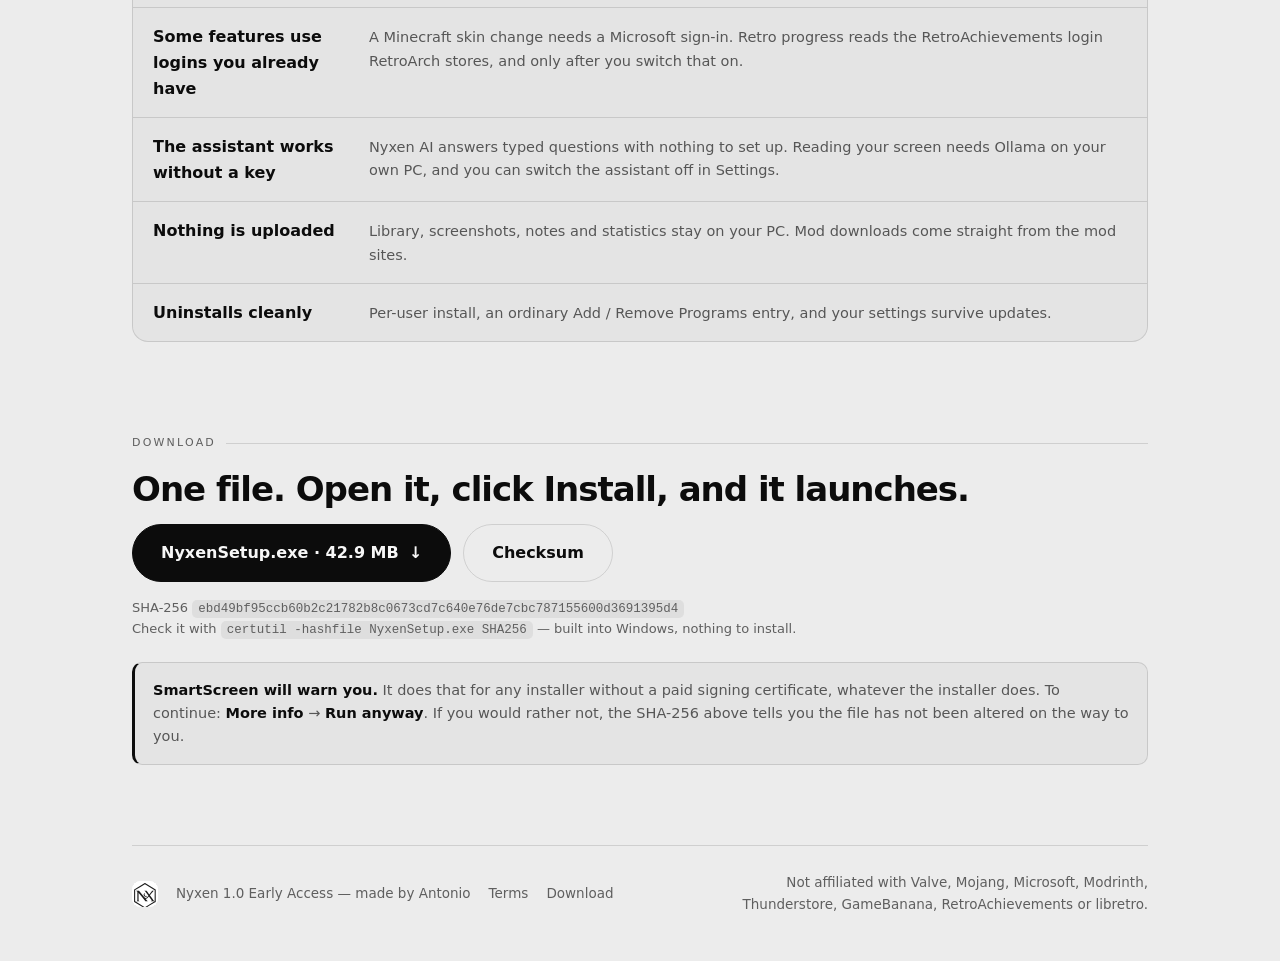
==== commit 35250004: "Publish the Nyxen site Static build for GitHub Pages: the size and SHA-256 of the installer are meas" ====
--- a/index.html
+++ b/index.html
@@ -551,7 +551,7 @@
       you already have - now in 3D blocks. Retro achievements. Your friends, and a 3D
       Space to hang out in. One Windows app and one free Nyxen account.</p>
     <div class="cta">
-      <a class="btn magnet" href="https://github.com/Kerioxsx/nyxen/releases/download/v1.0-early-access.32/NyxenSetup.exe"><span>Download for Windows</span>
+      <a class="btn magnet" href="https://github.com/Kerioxsx/nyxen/releases/download/v1.0-early-access.33/NyxenSetup.exe"><span>Download for Windows</span>
         <span class="arw" aria-hidden="true">&rarr;</span></a>
       <a class="btn ghost magnet" href="#look"><span>See it first</span></a>
     </div>
@@ -999,7 +999,7 @@
           <li>The Nyxen AI assistant</li>
           <li>63 themes, your own accent colour and font</li>
         </ul>
-        <a class="btn ghost" href="https://github.com/Kerioxsx/nyxen/releases/download/v1.0-early-access.32/NyxenSetup.exe"><span>Download free</span></a>
+        <a class="btn ghost" href="https://github.com/Kerioxsx/nyxen/releases/download/v1.0-early-access.33/NyxenSetup.exe"><span>Download free</span></a>
       </div>
       <div class="card plan best">
         <div class="pn">Nyxen Eclipse</div>
@@ -1068,11 +1068,11 @@
     <p class="eyebrow rise">Download</p>
     <h2 class="rise">One file. Open it, click Install, and it launches.</h2>
     <div class="cta rise" style="justify-content:flex-start">
-      <a class="btn magnet" href="https://github.com/Kerioxsx/nyxen/releases/download/v1.0-early-access.32/NyxenSetup.exe"><span>NyxenSetup.exe &middot; 42.9 MB</span>
+      <a class="btn magnet" href="https://github.com/Kerioxsx/nyxen/releases/download/v1.0-early-access.33/NyxenSetup.exe"><span>NyxenSetup.exe &middot; 42.9 MB</span>
         <span class="arw" aria-hidden="true">&darr;</span></a>
       <a class="btn ghost magnet" href="sha256.txt"><span>Checksum</span></a>
     </div>
-    <p class="meta">SHA-256 <code>71f2fa078dd83487fc710a109f2d38f32211b20d4294f7e5473109527e7ecb72</code><br>
+    <p class="meta">SHA-256 <code>ebd49bf95ccb60b2c21782b8c0673cd7c640e76de7cbc787155600d3691395d4</code><br>
       Check it with <code>certutil -hashfile NyxenSetup.exe SHA256</code> —
       built into Windows, nothing to install.</p>
     <div class="note rise" style="margin-top:22px">
@@ -1088,7 +1088,7 @@
       <img src="logo.svg" alt="" width="26" height="26"></span>
     <span>Nyxen 1.0 Early Access — made by Antonio</span>
     <a href="terms.html">Terms</a>
-    <a href="https://github.com/Kerioxsx/nyxen/releases/download/v1.0-early-access.32/NyxenSetup.exe">Download</a>
+    <a href="https://github.com/Kerioxsx/nyxen/releases/download/v1.0-early-access.33/NyxenSetup.exe">Download</a>
     <span class="right">Not affiliated with Valve, Mojang, Microsoft, Modrinth,
       Thunderstore, GameBanana, RetroAchievements or libretro.</span>
   </footer>
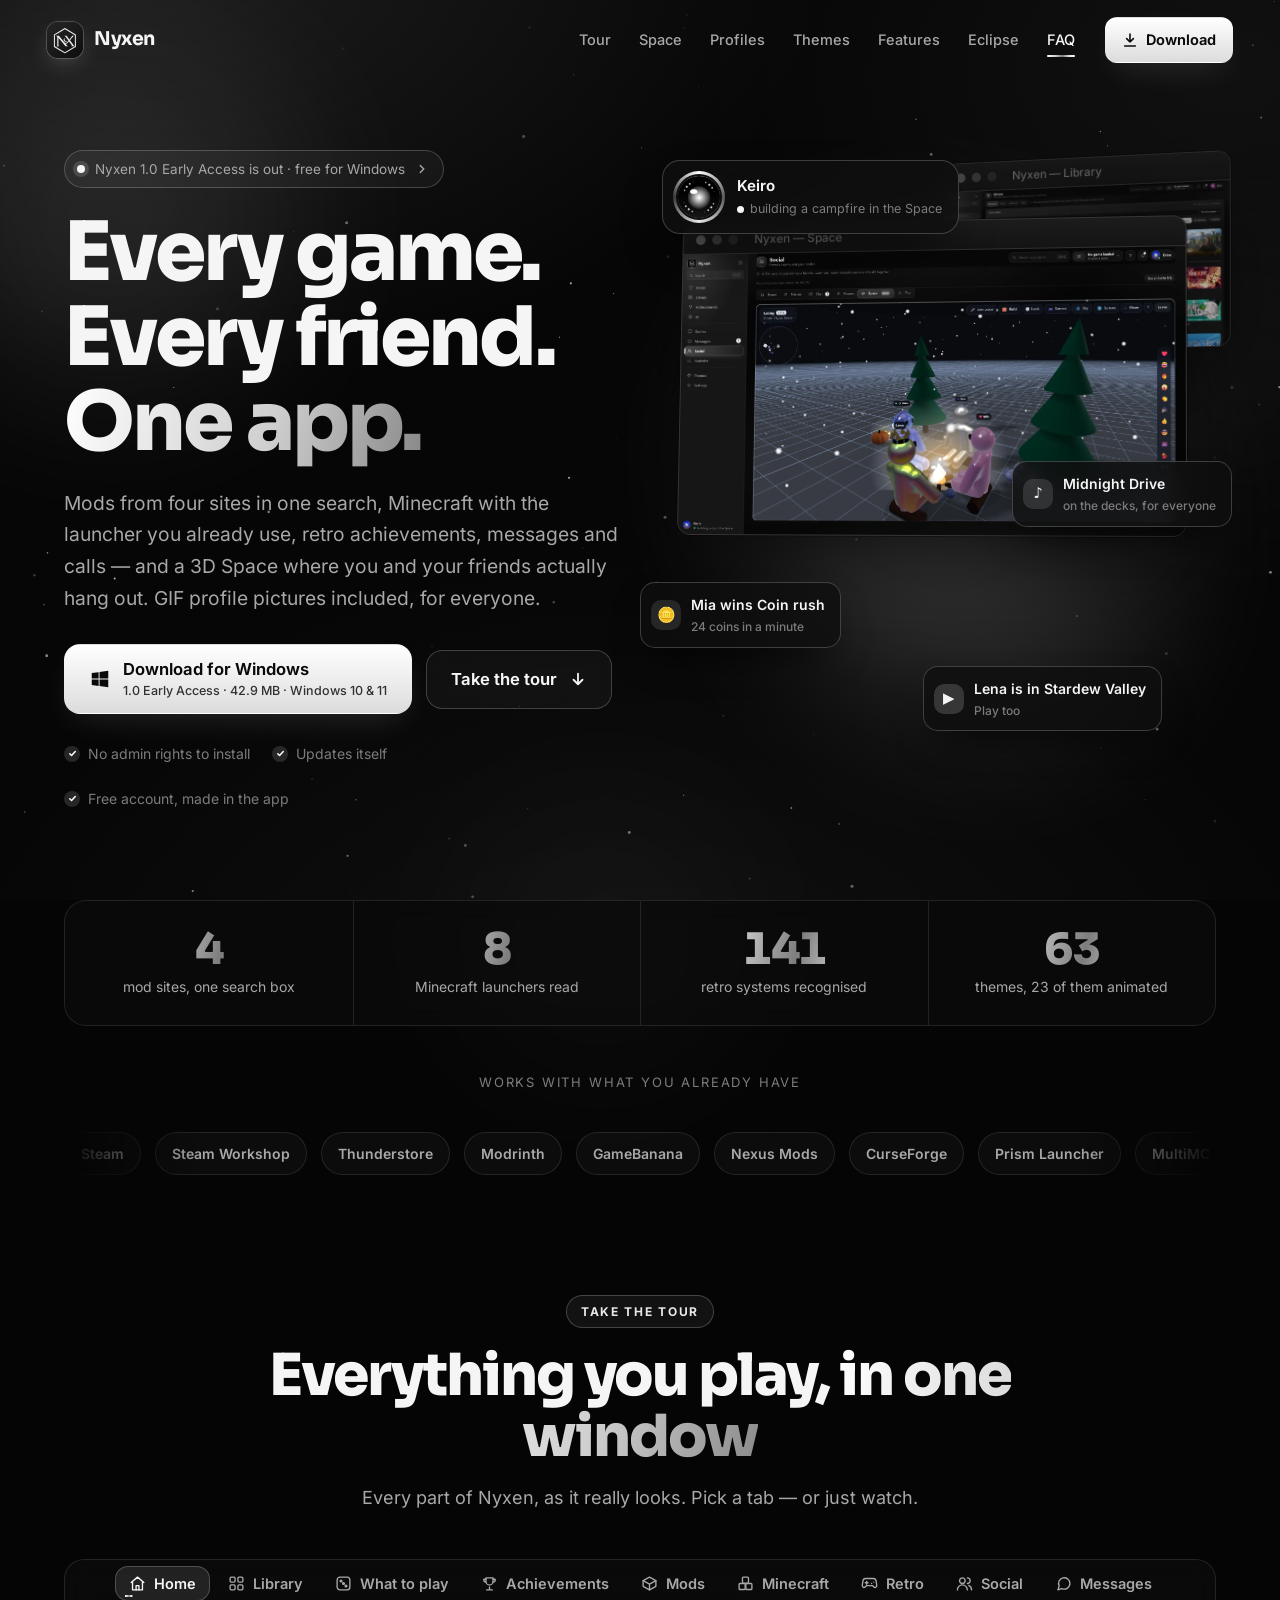
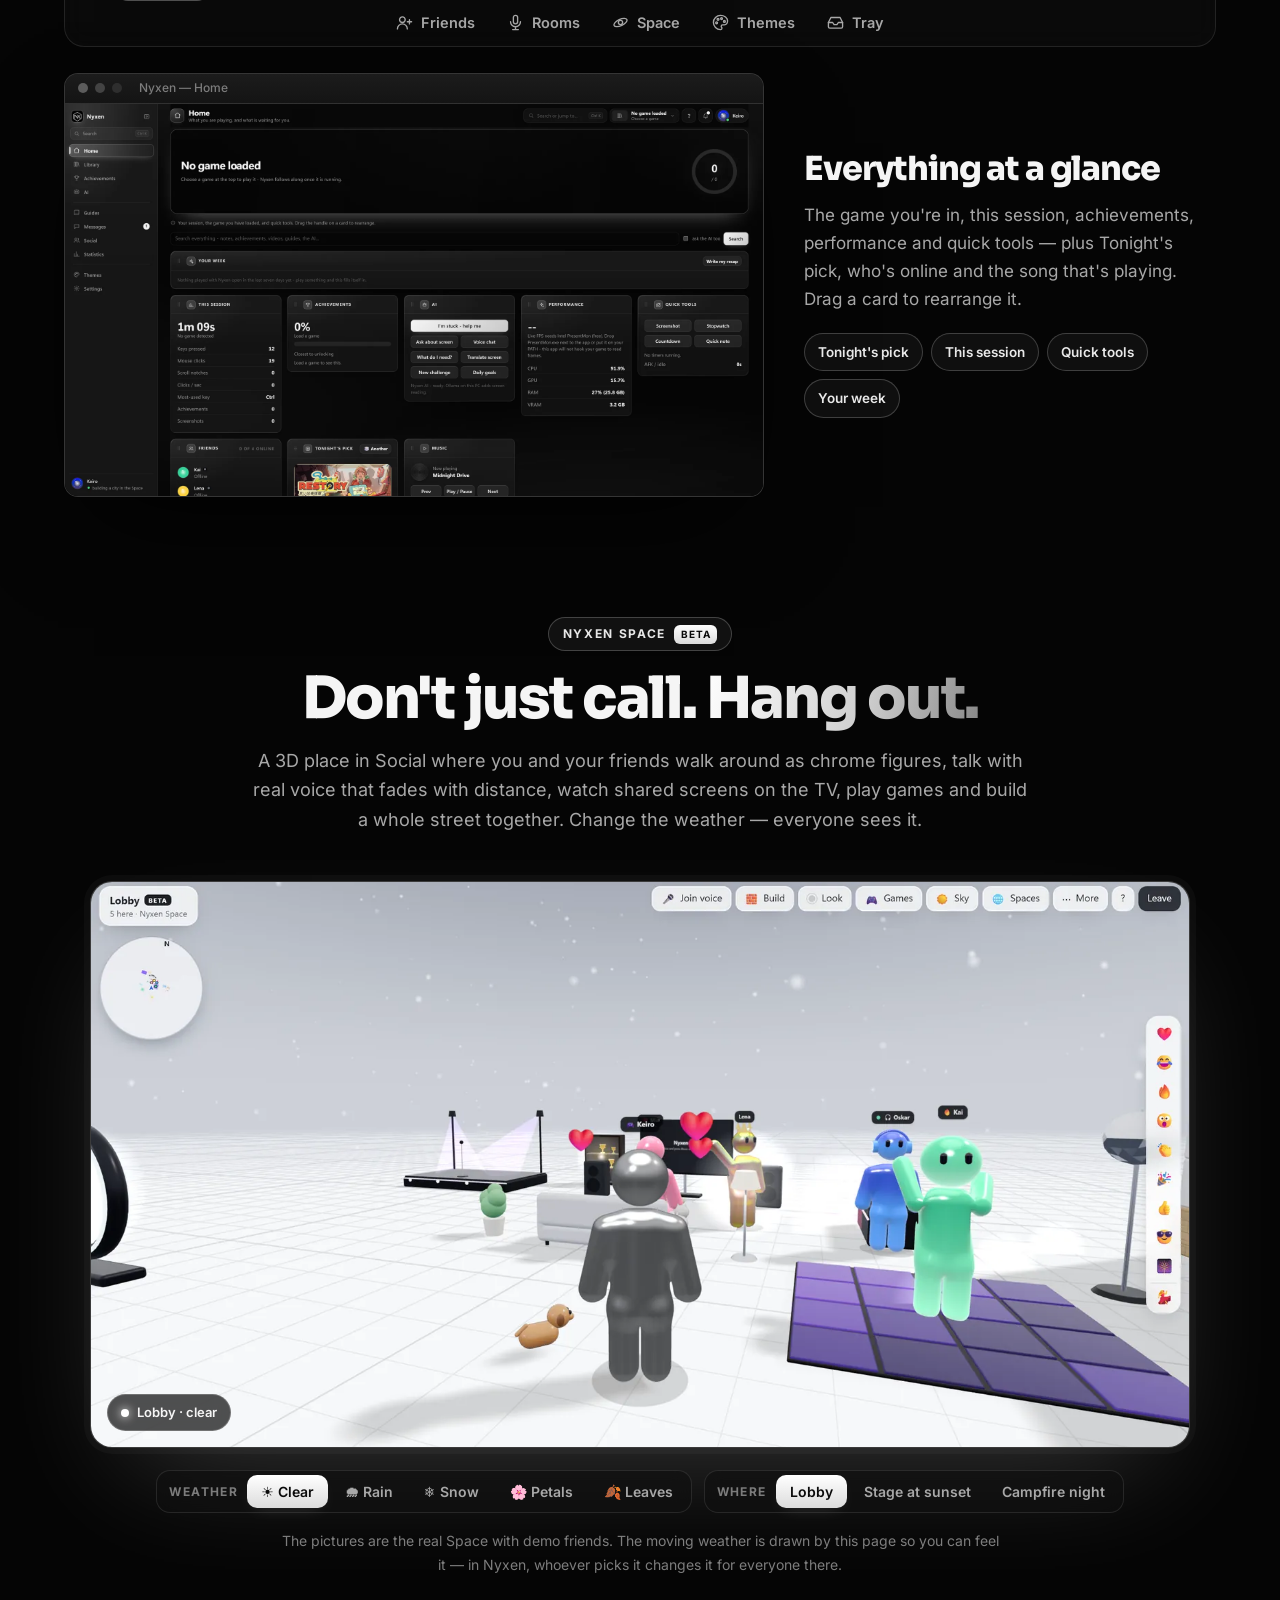
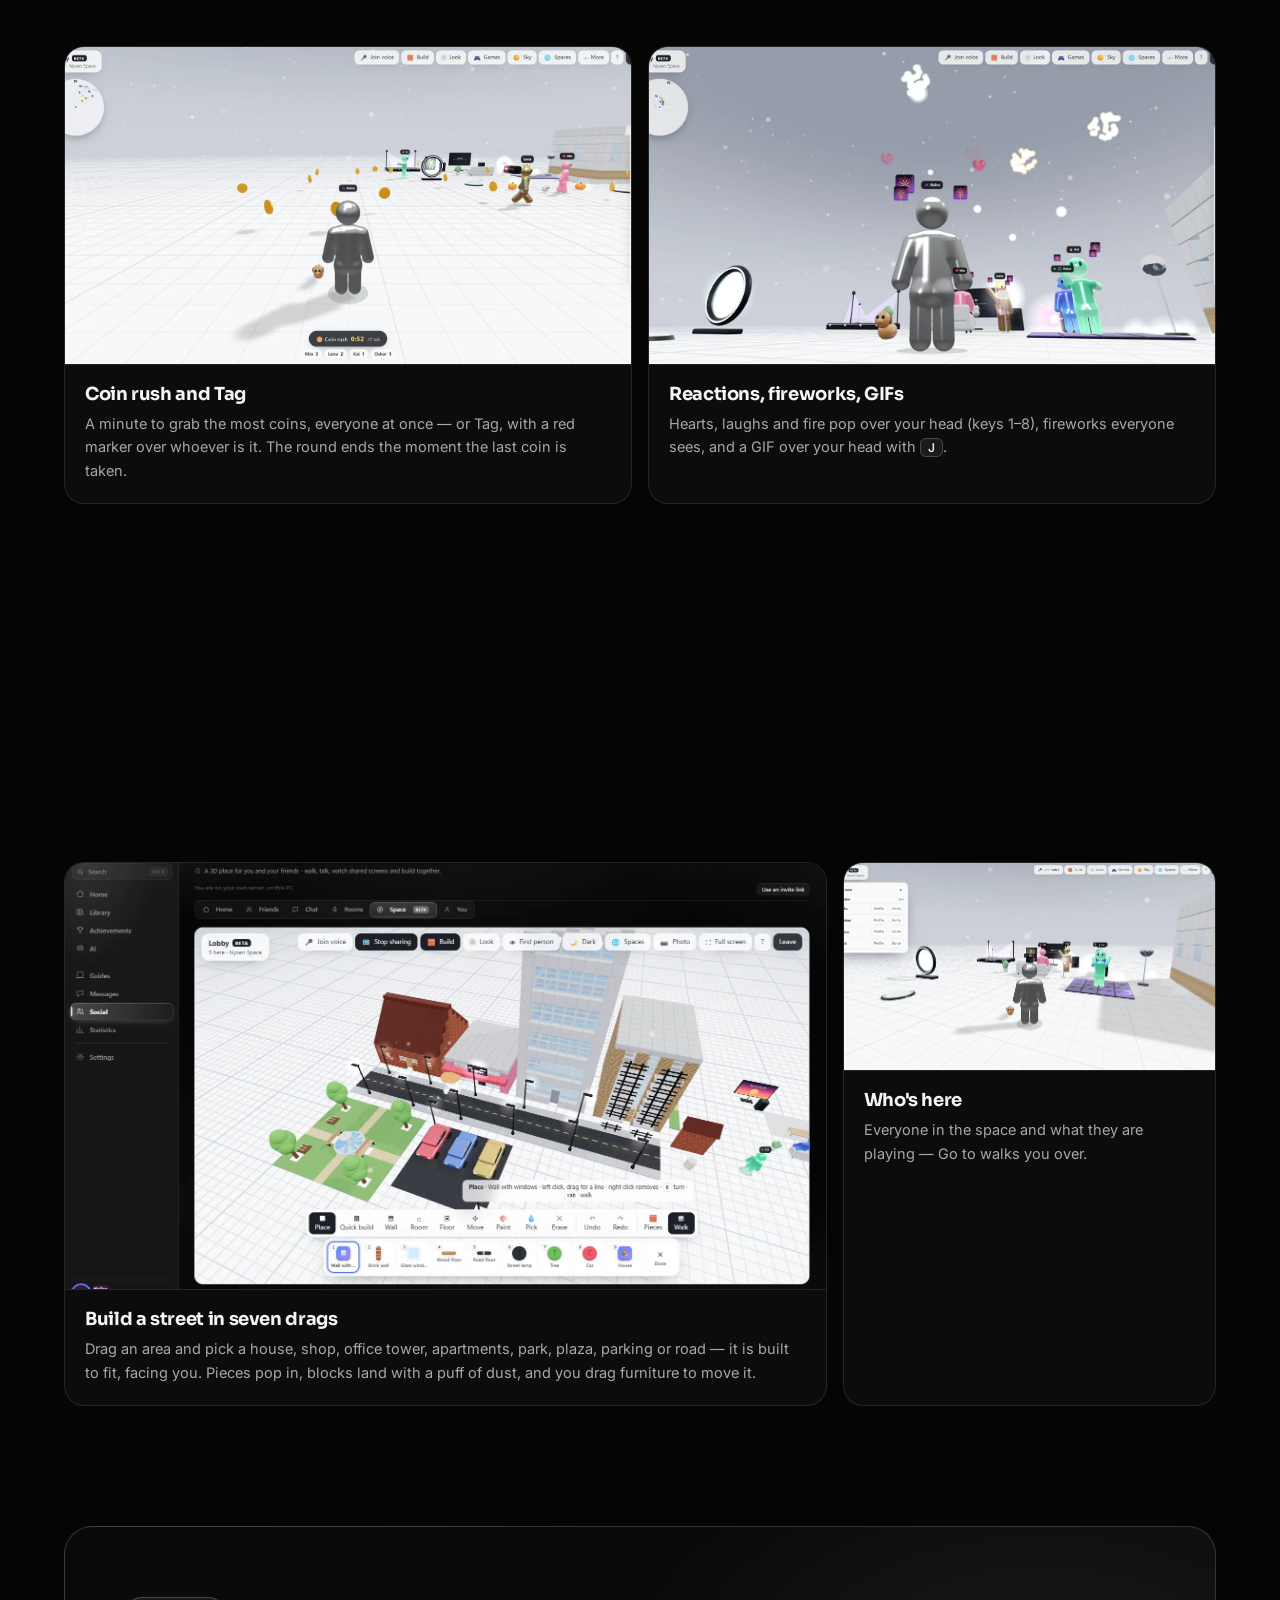
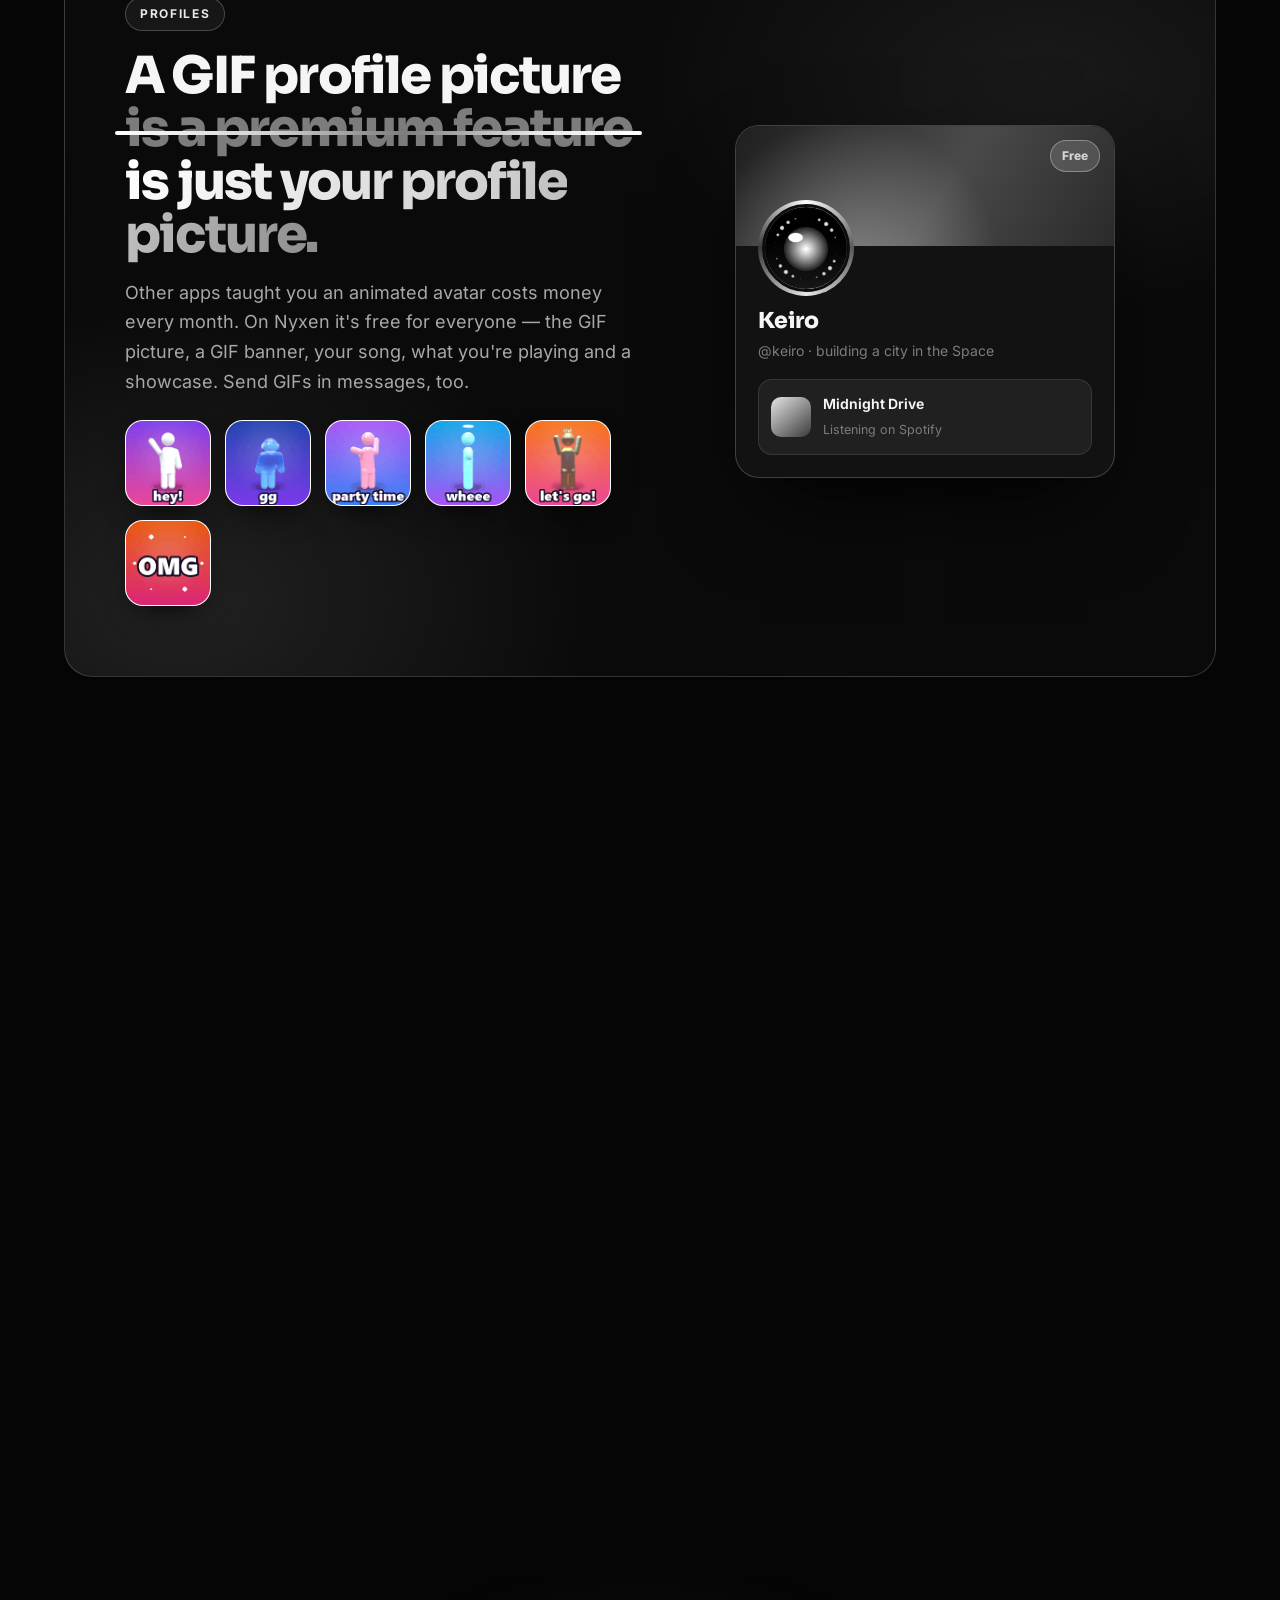
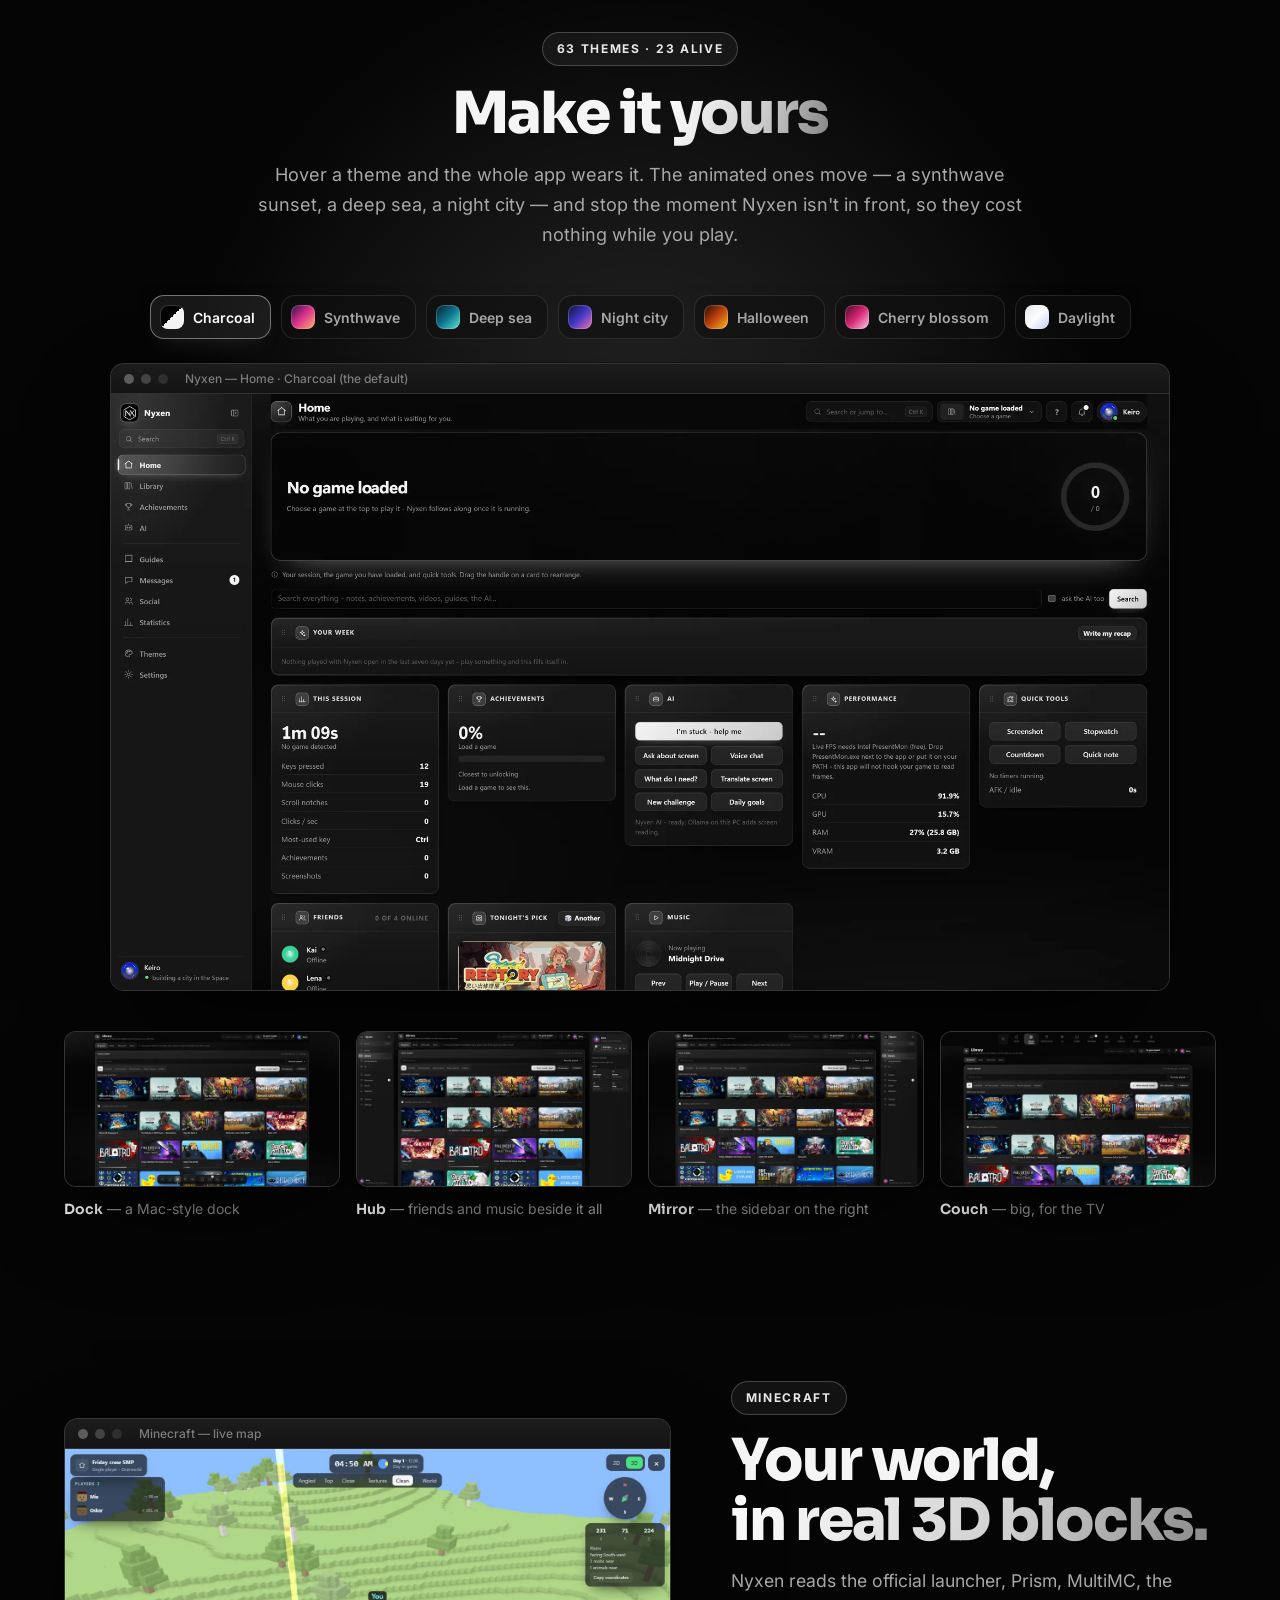
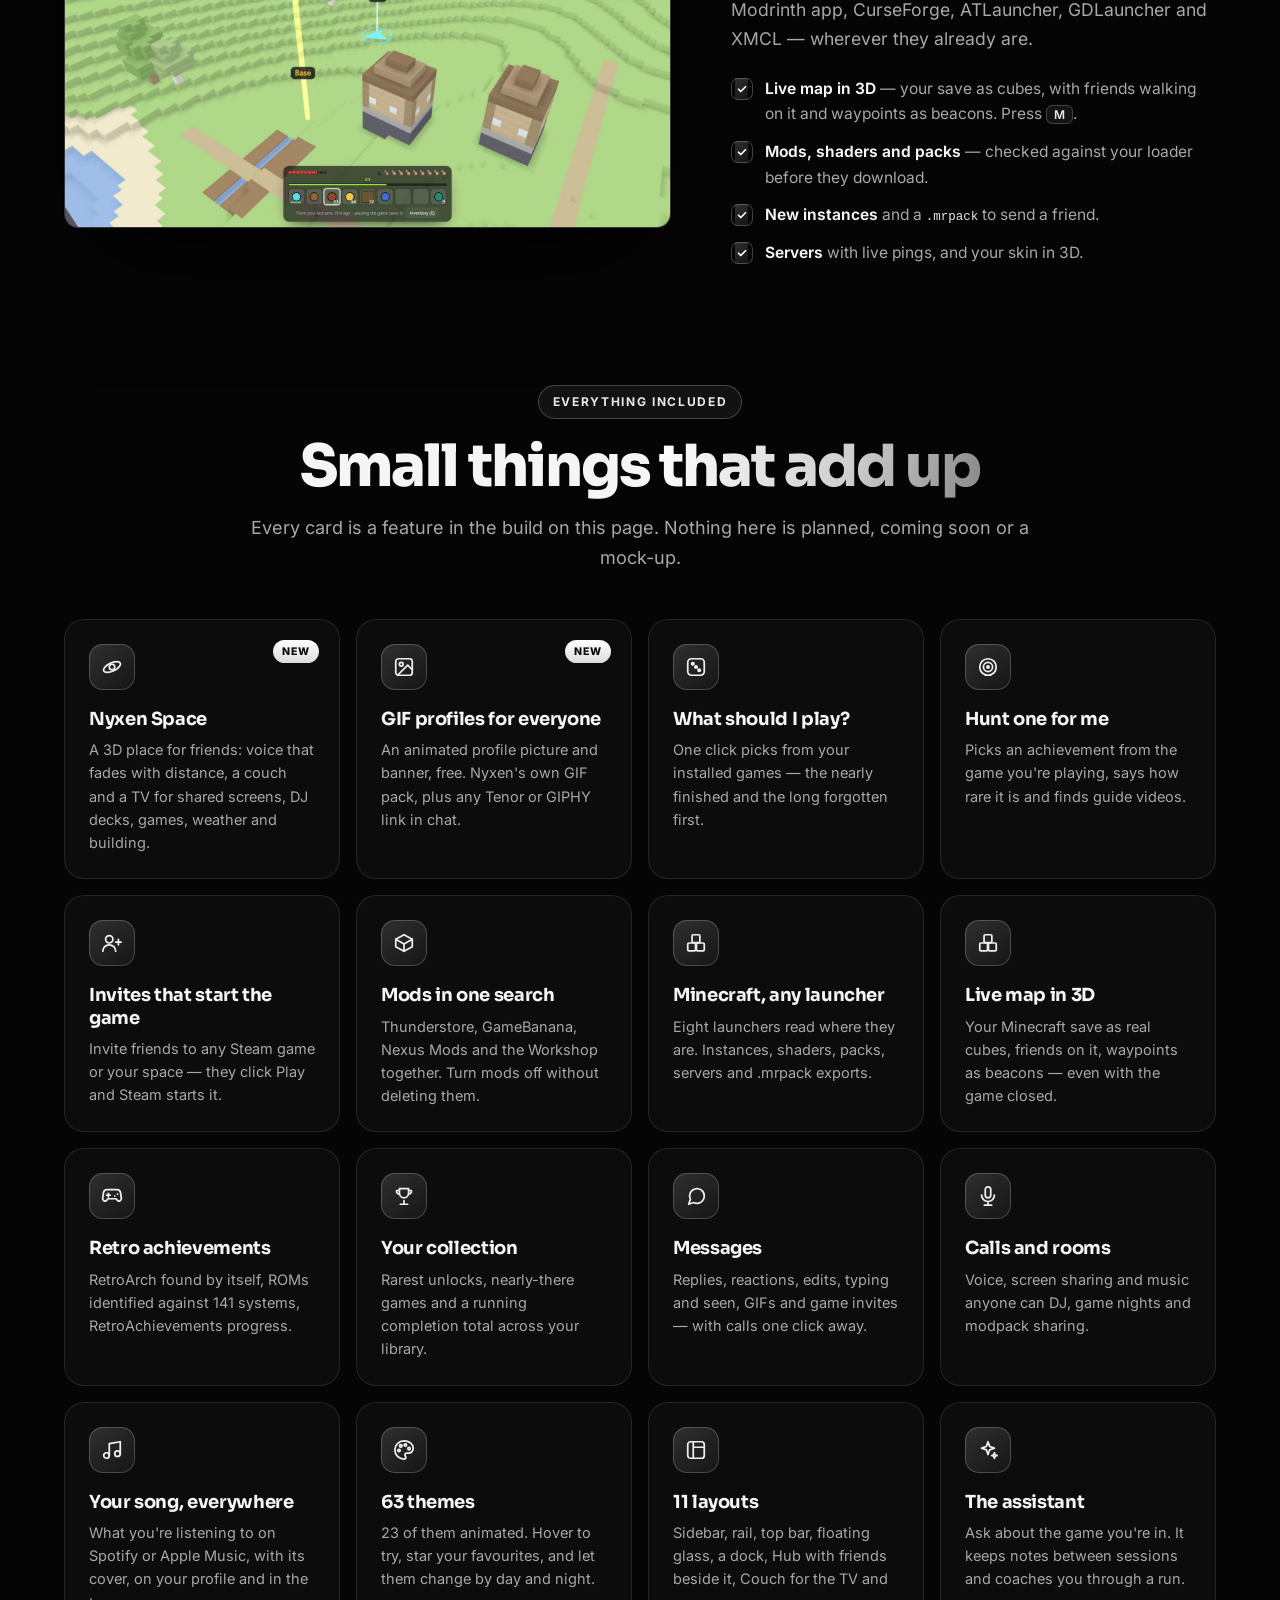
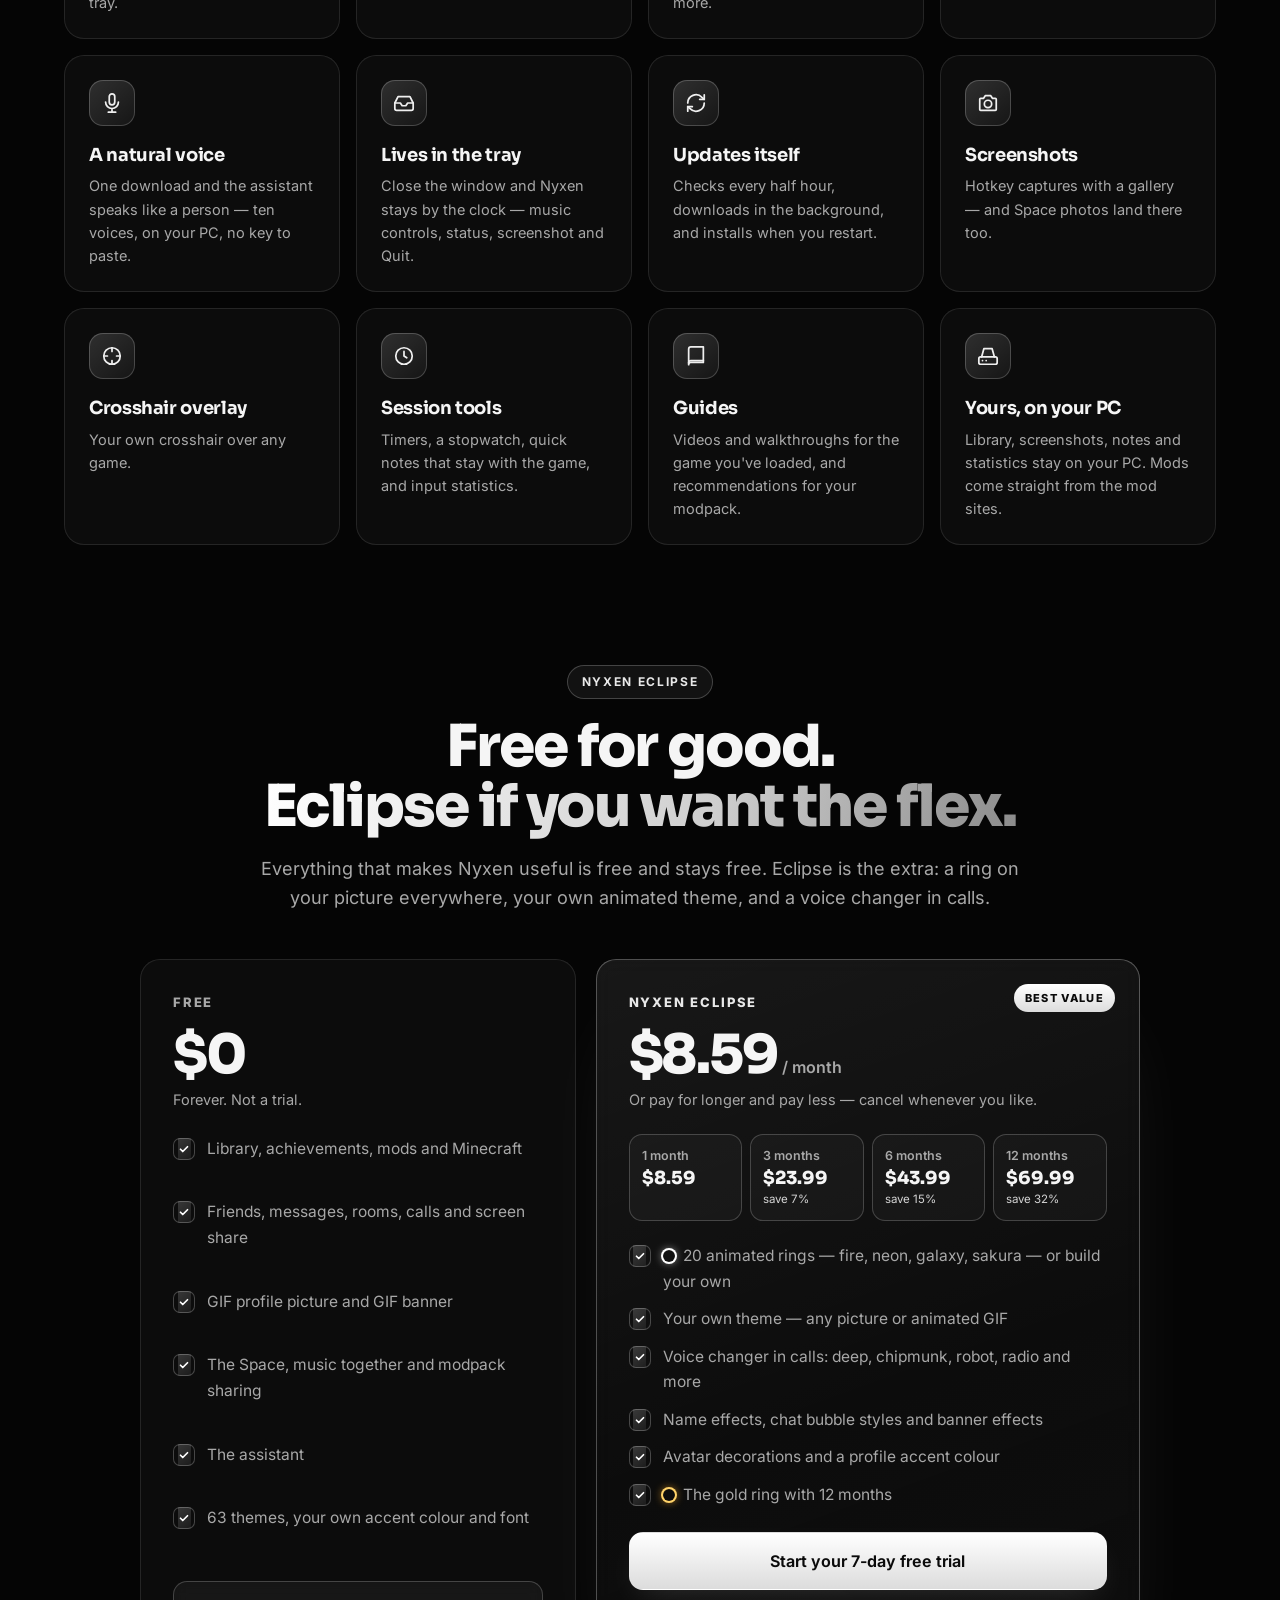
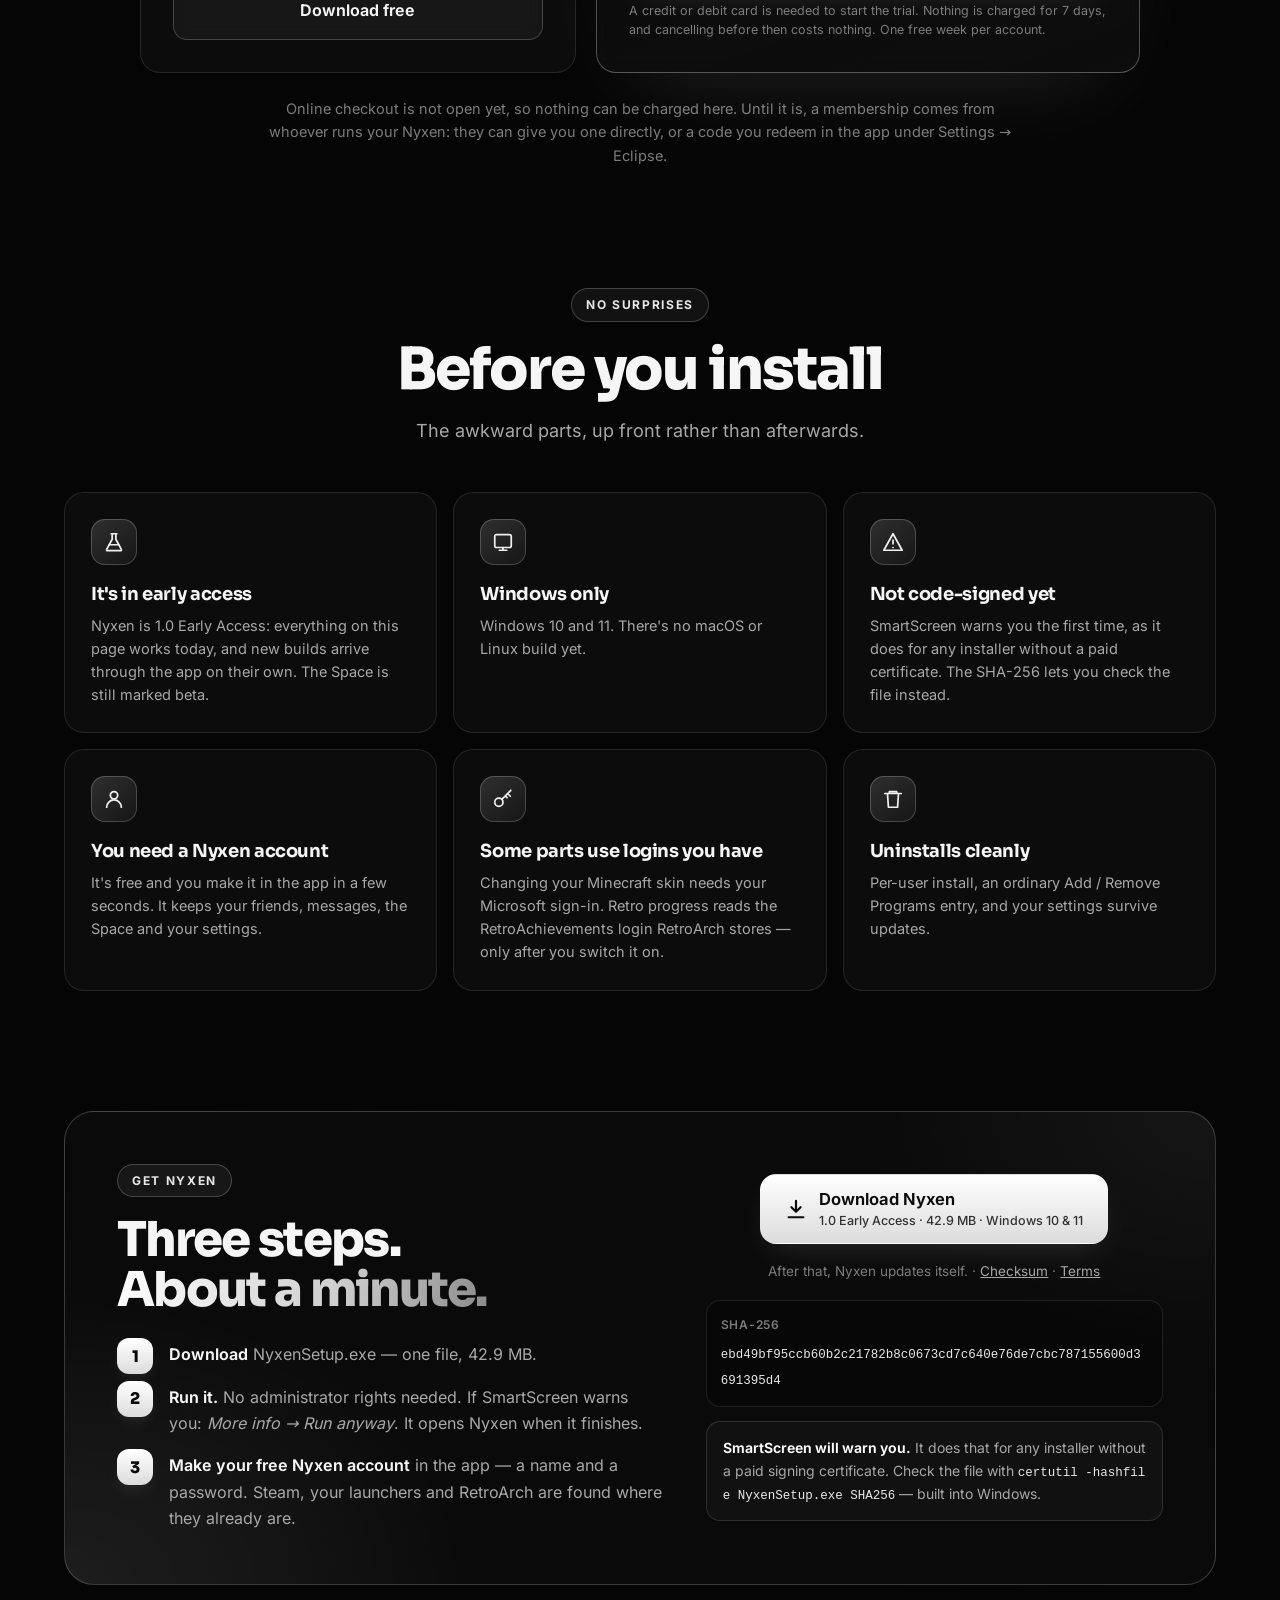
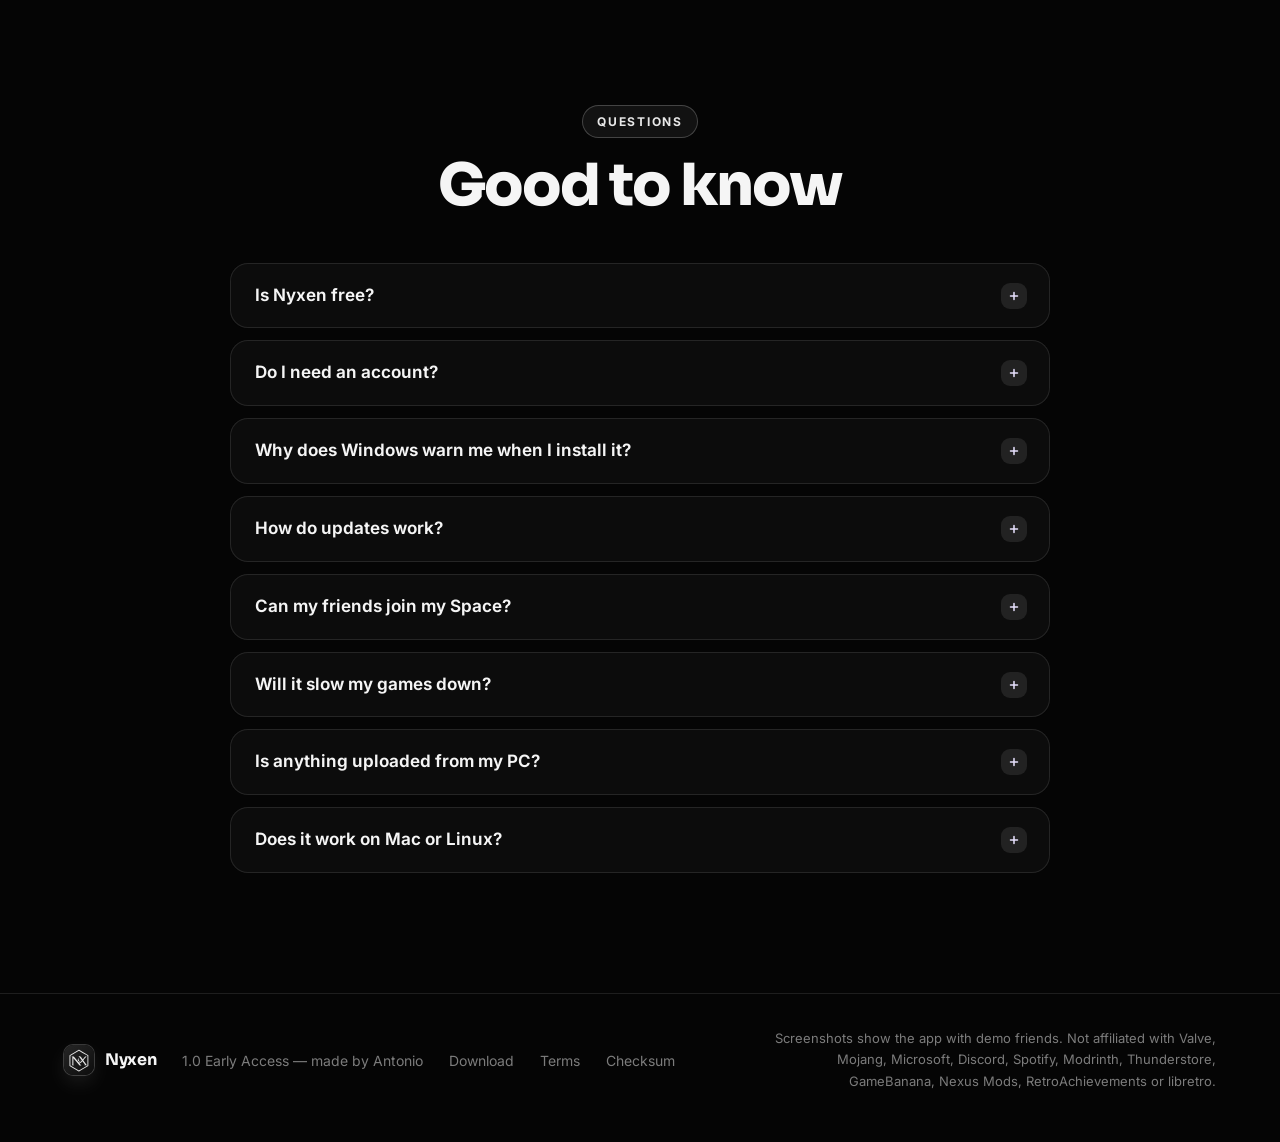
==== commit 41c1987b: "Publish the Nyxen site Static build for GitHub Pages: the size and SHA-256 of the installer are meas" ====
--- a/index.html
+++ b/index.html
@@ -2,1546 +2,443 @@
 <html lang="en">
 <head>
 <meta charset="utf-8">
-<meta name="viewport" content="width=device-width, initial-scale=1">
-<title>Nyxen — one place for your games</title>
-<meta name="description" content="A Windows companion for your games: mods from four sites at once, Minecraft with any launcher, RetroArch achievements, friends, calls and a 3D Space. Free - with a free Nyxen account you make in the app.">
-<meta name="theme-color" content="#060606">
+<meta name="viewport" content="width=device-width, initial-scale=1, viewport-fit=cover">
+<title>Nyxen — every game, every friend, one app</title>
+<meta name="description" content="Nyxen is a free Windows app for your games and your friends: mods from four sites in one search, Minecraft with any launcher, retro achievements, messages, calls, GIF profile pictures for everyone and a 3D Space to hang out in. You make a free Nyxen account in the app.">
+<meta name="theme-color" content="#06041a">
 <link rel="icon" href="logo.svg" type="image/svg+xml">
-<meta property="og:title" content="Nyxen">
-<meta property="og:description" content="Mods, Minecraft, retro achievements and friends, in one Windows app.">
-<meta property="og:image" content="logo.svg">
+<link rel="canonical" href="https://kerioxsx.github.io/nyxen/">
+<meta property="og:site_name" content="Nyxen">
+<meta property="og:title" content="Nyxen — every game, every friend, one app">
+<meta property="og:description" content="Mods, Minecraft, achievements, messages, calls, GIF profile pictures for everyone and a 3D Space to hang out with your friends. Free for Windows 10 and 11.">
 <meta property="og:type" content="website">
-<style>
-  /* ------------------------------------------------------------------
-     One colour, and it is not a colour.
-
-     The previous version of this page carried five palettes - purple,
-     green, orange, pink - and a swatch row to switch between them. It
-     was loud, and the hue fought the screenshots, which are the only
-     thing here that should be doing the talking. So the whole page is
-     now a single greyscale ramp: black through white, nothing else.
-     Emphasis comes from contrast, weight and movement instead of hue.
-
-     The one remaining choice is dark or light, which is still
-     monochrome either way - so the theme button stayed a button, it
-     just stopped adding colours.
-     ------------------------------------------------------------------ */
-  :root{
-    --bg:#060606; --bg2:#0d0d0d; --raise:#141414;
-    --fg:#f2f2f2; --dim:#9c9c9c; --dimmer:#8a8a8a;
-    --line:rgba(255,255,255,.10); --line2:rgba(255,255,255,.20);
-    --panel:rgba(255,255,255,.035); --panel2:rgba(255,255,255,.07);
-    --ink:#f2f2f2;              /* the "accent": plain white */
-    --ink-fg:#070707;
-    --glow:rgba(255,255,255,.34);
-    --dot:255,255,255;
-    --r:16px; --ease:cubic-bezier(.2,.8,.2,1);
-    --rail:0;                   /* scroll progress, 0..1 */
-    --px:0; --py:0;             /* pointer, -1..1, for parallax */
-  }
-  body.light{
-    --bg:#ececec; --bg2:#e3e3e3; --raise:#f7f7f7;
-    --fg:#0c0c0c; --dim:#565656; --dimmer:#5f5f5f;
-    --line:rgba(0,0,0,.12); --line2:rgba(0,0,0,.26);
-    --panel:rgba(0,0,0,.030); --panel2:rgba(0,0,0,.06);
-    --ink:#0c0c0c; --ink-fg:#f7f7f7;
-    --glow:rgba(0,0,0,.22);
-    --dot:0,0,0;
-  }
-
-  *{box-sizing:border-box}
-  html{scroll-behavior:smooth}
-  body{margin:0;color:var(--fg);background:var(--bg);
-    font:16px/1.6 system-ui,"Segoe UI",Roboto,Helvetica,Arial,sans-serif;
-    -webkit-font-smoothing:antialiased;overflow-x:hidden;
-    transition:background .5s var(--ease),color .5s var(--ease)}
-  a{color:inherit}
-  .wrap{max-width:1060px;margin:0 auto;padding:0 22px;position:relative;z-index:1}
-  ::selection{background:var(--ink);color:var(--ink-fg)}
-
-  /* ---- the backdrop: three layers that all move ---------------------
-     1. a canvas of drifting points, linked by lines when they are near
-     2. a faint grid that slides, tied to the pointer
-     3. a vignette that keeps text readable over both                  */
-  #sky{position:fixed;inset:0;z-index:0;pointer-events:none;opacity:.8}
-  .mesh{position:fixed;inset:-2px;z-index:0;pointer-events:none;opacity:.5;
-    background-image:
-      linear-gradient(to right,rgba(var(--dot),.055) 1px,transparent 1px),
-      linear-gradient(to bottom,rgba(var(--dot),.055) 1px,transparent 1px);
-    background-size:62px 62px;
-    transform:translate3d(calc(var(--px) * -14px),calc(var(--py) * -14px),0);
-    transition:transform .5s var(--ease);
-    mask-image:radial-gradient(78% 62% at 50% 12%,#000 25%,transparent 78%);
-    -webkit-mask-image:radial-gradient(78% 62% at 50% 12%,#000 25%,transparent 78%)}
-  .veil{position:fixed;inset:0;z-index:0;pointer-events:none;
-    background:
-      radial-gradient(88% 58% at 50% -12%,rgba(var(--dot),.10),transparent 62%),
-      linear-gradient(180deg,transparent 40%,var(--bg) 94%)}
-
-  /* the beam that follows your cursor - white on black, no hue */
-  .beam{position:fixed;top:0;left:0;width:520px;height:520px;z-index:0;
-    margin:-260px 0 0 -260px;pointer-events:none;opacity:0;
-    background:radial-gradient(circle,rgba(var(--dot),.075),transparent 62%);
-    transition:opacity .5s}
-  body.hasbeam .beam{opacity:1}
-
-  /* ---- scroll progress ---------------------------------------------- */
-  .rail{position:fixed;top:0;left:0;right:0;height:2px;z-index:40;
-    background:transparent}
-  .rail i{display:block;height:100%;background:var(--ink);
-    transform:scaleX(var(--rail));transform-origin:0 50%;
-    box-shadow:0 0 14px -2px var(--glow)}
-
-  /* ---- header -------------------------------------------------------- */
-  header{position:sticky;top:0;z-index:30;
-    border-bottom:1px solid transparent;
-    transition:border-color .3s,background .3s,backdrop-filter .3s}
-  header.stuck{border-color:var(--line);backdrop-filter:blur(12px);
-    background:color-mix(in srgb,var(--bg) 76%,transparent)}
-  .hrow{display:flex;align-items:center;gap:12px;padding:14px 0}
-  .mark{width:38px;height:38px;flex:none;border-radius:11px;
-    background:transparent;display:grid;place-items:center;overflow:hidden;
-    box-shadow:none;
-    transition:transform .5s var(--ease),box-shadow .4s}
-  /* The source mark contains a black square. Blend it into the page so the
-     visible logo is the artwork, not a tile behind it. */
-  .mark img,.bigmark img{width:100%;height:100%;display:block;mix-blend-mode:screen}
-  body.light .mark img,body.light .bigmark img{filter:invert(1);mix-blend-mode:multiply}
-  a.brand{display:flex;align-items:center;gap:12px;text-decoration:none}
-  a.brand:hover .mark{transform:rotate(-9deg) scale(1.07);
-    box-shadow:0 0 0 1px var(--line2), 0 0 30px -6px var(--glow)}
-  .bname{font-weight:800;letter-spacing:-.02em;font-size:18px}
-  header nav{margin-left:auto;display:flex;gap:18px;font-size:14px;color:var(--dim)}
-  header nav a{text-decoration:none;position:relative;padding:3px 0;
-    transition:color .2s}
-  header nav a::after{content:"";position:absolute;left:0;right:100%;bottom:0;
-    height:1px;background:var(--ink);transition:right .28s var(--ease)}
-  header nav a:hover{color:var(--fg)}
-  header nav a:hover::after,header nav a[aria-current="true"]::after{right:0}
-  header nav a[aria-current="true"]{color:var(--fg)}
-  .lamp{margin-left:16px;width:34px;height:34px;flex:none;cursor:pointer;
-    border-radius:50%;border:1px solid var(--line);background:var(--panel);
-    color:var(--fg);display:grid;place-items:center;padding:0;
-    transition:transform .3s var(--ease),border-color .2s,background .3s}
-  .lamp:hover{transform:rotate(28deg) scale(1.08);border-color:var(--line2)}
-  .lamp svg{width:16px;height:16px;display:block}
-  /* On a phone the links go and the light switch stays - it is the one
-     control, and the sections are a swipe away anyway. */
-  /* The six links do not fit comfortably on compact laptops or tablets.
-     Tighten them before the phone layout takes over, rather than letting the
-     header wrap or overflow. */
-  @media(max-width:980px){header nav{gap:10px;font-size:12px}.lamp{margin-left:6px}}
-  @media(max-width:760px){header nav a{display:none}}
-
-  /* ---- hero ---------------------------------------------------------- */
-  .hero{text-align:center;padding:76px 0 30px;position:relative}
-  .bigmark{width:112px;height:112px;margin:0 auto 26px;border-radius:27px;
-    background:transparent;display:grid;place-items:center;overflow:hidden;
-    position:relative;
-    box-shadow:0 24px 64px -24px var(--glow);
-    animation:markIn 1s var(--ease) both, float 9s ease-in-out 1.1s infinite}
-  .bigmark img{position:relative;z-index:1}
-  /* two rings that breathe outwards, like the app's pulse on a live card */
-  .bigmark::before,.bigmark::after{content:"";position:absolute;inset:0;
-    border-radius:inherit;border:1px solid var(--line2);
-    animation:ripple 4.2s var(--ease) infinite}
-  .bigmark::after{animation-delay:2.1s}
-  @keyframes ripple{0%{transform:scale(1);opacity:.65}
-    100%{transform:scale(1.55);opacity:0}}
-  @keyframes markIn{from{opacity:0;transform:translateY(20px) scale(.88) rotate(-12deg)}
-    to{opacity:1;transform:none}}
-  @keyframes float{0%,100%{transform:translateY(0)}50%{transform:translateY(-10px)}}
-
-  h1{font-size:clamp(36px,7vw,70px);line-height:1.02;letter-spacing:-.04em;
-    margin:0 0 18px;font-weight:800}
-  /* words arrive one at a time, each from under a mask */
-  .word{display:inline-block;overflow:hidden;vertical-align:top;
-    padding:0 .03em;margin:0 -.03em}
-  .word i{display:inline-block;font-style:normal;
-    transform:translateY(110%) rotate(4deg);opacity:0;
-    animation:wordUp .8s var(--ease) forwards;
-    animation-delay:calc(var(--i) * 70ms + 160ms)}
-  @keyframes wordUp{to{transform:none;opacity:1}}
-  /* The sheen is clipped to the text - but it has to be clipped to the
-     element that CONTAINS the text. Putting it on the h1 span while the
-     words live in child <i> elements made the whole headline invisible:
-     color:transparent inherited down, and background-clip on an ancestor
-     does not clip a descendant's glyphs. So each word clips its own, with
-     a stagger so the light still travels along the line.
-     Guarded by @supports, because without background-clip:text the
-     transparent colour would be an invisible headline again. */
-  .shine{color:var(--fg)}
-  @supports ((-webkit-background-clip:text) or (background-clip:text)){
-    .shine .word i{background:linear-gradient(100deg,
-        var(--fg) 18%,rgba(var(--dot),.45) 44%,var(--fg) 70%);
-      background-size:240% 100%;
-      -webkit-background-clip:text;background-clip:text;
-      color:transparent;
-      animation:wordUp .8s var(--ease) forwards,
-                shine 8s linear infinite;
-      animation-delay:calc(var(--i) * 70ms + 160ms),
-                      calc(var(--i) * -260ms)}
-  }
-  @keyframes shine{to{background-position:-240% 0}}
-  .sub{font-size:clamp(16px,2.1vw,20px);color:var(--dim);max-width:640px;
-    margin:0 auto 30px;animation:fadeUp .9s var(--ease) .5s both}
-  @keyframes fadeUp{from{opacity:0;transform:translateY(14px)}to{opacity:1;transform:none}}
-
-  .cta{display:flex;gap:12px;justify-content:center;flex-wrap:wrap;
-    align-items:center;animation:fadeUp .9s var(--ease) .66s both}
-  .btn{display:inline-flex;align-items:center;gap:10px;padding:15px 28px;
-    border-radius:999px;text-decoration:none;font-weight:700;font-size:16px;
-    background:var(--ink);color:var(--ink-fg);border:1px solid var(--ink);
-    position:relative;overflow:hidden;isolation:isolate;
-    transform:translate3d(var(--mx,0),var(--my,0),0);
-    transition:transform .22s var(--ease),box-shadow .22s var(--ease)}
-  .btn:hover{box-shadow:0 18px 40px -14px var(--glow)}
-  .btn span{position:relative;z-index:2}
-  /* a light sweeps across it on a loop, and again on hover */
-  .btn::after{content:"";position:absolute;inset:0;z-index:1;
-    background:linear-gradient(100deg,transparent 34%,
-      rgba(var(--dot),.0) 34%,rgba(255,255,255,.30) 50%,transparent 66%);
-    transform:translateX(-120%);animation:sweep 5s ease-in-out 1.6s infinite}
-  @keyframes sweep{0%{transform:translateX(-120%)}45%,100%{transform:translateX(120%)}}
-  .btn .arw{transition:transform .22s var(--ease)}
-  .btn:hover .arw{transform:translateX(4px)}
-  .btn.ghost{background:transparent;color:var(--fg);border-color:var(--line)}
-  .btn.ghost::after{display:none}
-  .btn.ghost:hover{border-color:var(--fg);background:var(--panel)}
-  .meta{color:var(--dimmer);font-size:13px;margin-top:16px;
-    animation:fadeUp .9s var(--ease) .8s both}
-
-  /* ---- the marquee of what it talks to ------------------------------- */
-  .belt{position:relative;margin:26px 0 6px;padding:14px 0;
-    border-top:1px solid var(--line);border-bottom:1px solid var(--line);
-    overflow:hidden;
-    mask-image:linear-gradient(90deg,transparent,#000 12%,#000 88%,transparent);
-    -webkit-mask-image:linear-gradient(90deg,transparent,#000 12%,#000 88%,transparent)}
-  .beltrun{display:flex;width:max-content;gap:34px;
-    animation:belt 34s linear infinite}
-  .belt:hover .beltrun{animation-play-state:paused}
-  @keyframes belt{to{transform:translateX(-50%)}}
-  .beltrun b{font-weight:600;font-size:13px;letter-spacing:.16em;
-    text-transform:uppercase;color:var(--dimmer);white-space:nowrap;
-    display:flex;align-items:center;gap:34px;transition:color .3s}
-  .beltrun b:hover{color:var(--fg)}
-  .beltrun b::after{content:"";width:4px;height:4px;border-radius:50%;
-    background:var(--dimmer)}
-
-  /* ---- counters ------------------------------------------------------ */
-  .stats{display:grid;gap:14px;grid-template-columns:repeat(4,minmax(0,1fr));
-    padding:30px 0 10px}
-  /* Keep the four counters balanced at tablet and phone widths.  auto-fit
-     made a narrow desktop view show three cards with one stranded below. */
-  @media(max-width:760px){.stats{grid-template-columns:repeat(2,minmax(0,1fr))}}
-  .stat{text-align:center;border:1px solid var(--line);border-radius:14px;
-    padding:18px 12px;background:var(--panel);position:relative;overflow:hidden;
-    transition:transform .25s var(--ease),border-color .25s}
-  .stat:hover{transform:translateY(-3px);border-color:var(--line2)}
-  .stat::after{content:"";position:absolute;left:0;bottom:0;height:1px;width:100%;
-    background:var(--ink);transform:scaleX(0);transform-origin:0 50%;
-    transition:transform .5s var(--ease)}
-  .stat:hover::after{transform:scaleX(1)}
-  .stat .n{font-size:clamp(22px,3.6vw,32px);font-weight:800;letter-spacing:-.03em;
-    font-variant-numeric:tabular-nums;color:var(--fg)}
-  .stat .l{font-size:12.5px;color:var(--dim);margin-top:3px}
-
-  /* ---- sections ------------------------------------------------------ */
-  section{padding:46px 0}
-  h2{font-size:clamp(24px,3.6vw,34px);letter-spacing:-.03em;margin:0 0 8px}
-  .lead{color:var(--dim);margin:0 0 26px;max-width:700px}
-  .eyebrow{font-size:11px;letter-spacing:.2em;text-transform:uppercase;
-    color:var(--dimmer);margin:0 0 10px;display:flex;align-items:center;gap:10px}
-  .eyebrow::after{content:"";height:1px;flex:1;background:var(--line)}
-
-  .grid{display:grid;gap:16px;grid-template-columns:repeat(auto-fit,minmax(280px,1fr));
-    perspective:1200px}
-  .card{border:1px solid var(--line);border-radius:var(--r);padding:22px;
-    background:linear-gradient(180deg,var(--panel2),transparent 70%),var(--panel);
-    position:relative;overflow:hidden;transform-style:preserve-3d;
-    transition:transform .3s var(--ease),border-color .25s,box-shadow .3s}
-  /* the pointer carries a soft light across whichever card it is over */
-  .card::before{content:"";position:absolute;inset:0;opacity:0;
-    pointer-events:none;transition:opacity .3s;
-    background:radial-gradient(220px circle at var(--cx,50%) var(--cy,50%),
-      rgba(var(--dot),.09),transparent 70%)}
-  .card:hover::before{opacity:1}
-  .card:hover{border-color:var(--line2);box-shadow:0 22px 50px -26px var(--glow)}
-  .card h3{margin:0 0 8px;font-size:17.5px;letter-spacing:-.015em}
-  .card p{margin:0;color:var(--dim);font-size:14.5px}
-  .card .tag{display:inline-block;margin-bottom:12px;font-size:10.5px;
-    text-transform:uppercase;letter-spacing:.12em;color:var(--fg);
-    border:1px solid var(--line2);border-radius:999px;padding:3px 10px;
-    background:var(--panel2)}
-  .card ul{margin:10px 0 0;padding-left:0;list-style:none;color:var(--dim);
-    font-size:14px}
-  .card li{margin:5px 0;padding-left:18px;position:relative}
-  .card li::before{content:"";position:absolute;left:2px;top:.62em;
-    width:6px;height:1px;background:var(--dimmer);transition:width .25s var(--ease)}
-  .card:hover li::before{width:10px;background:var(--fg)}
-
-  /* ---- three steps, with a line that draws itself ------------------- */
-  .steps{display:grid;gap:18px;grid-template-columns:repeat(auto-fit,minmax(240px,1fr));
-    position:relative}
-  .step{border:1px solid var(--line);border-radius:var(--r);padding:22px;
-    background:var(--panel);position:relative;overflow:hidden}
-  .step .num{font-size:34px;font-weight:800;letter-spacing:-.04em;
-    color:transparent;-webkit-text-stroke:1px var(--line2);line-height:1;
-    margin-bottom:10px;transition:-webkit-text-stroke-color .3s,color .3s}
-  .step:hover .num{color:var(--fg);-webkit-text-stroke-color:transparent}
-  .step h3{margin:0 0 6px;font-size:16.5px}
-  .step p{margin:0;color:var(--dim);font-size:14.5px}
-  .step::after{content:"";position:absolute;left:0;top:0;width:1px;height:100%;
-    background:var(--ink);transform:scaleY(0);transform-origin:50% 0;
-    transition:transform .55s var(--ease)}
-  .step.in::after{transform:scaleY(1)}
-
-  /* ---- scroll reveal, with a stagger inside each group -------------- */
-  .rise{opacity:0;transform:translateY(22px);
-    transition:opacity .7s var(--ease),transform .7s var(--ease);
-    transition-delay:calc(var(--d,0) * 70ms)}
-  .rise.in{opacity:1;transform:none}
-
-  .rows{border:1px solid var(--line);border-radius:var(--r);overflow:hidden;
-    background:var(--panel)}
-  .row{display:flex;gap:16px;padding:16px 20px;align-items:baseline;
-    position:relative;transition:background .25s,padding-left .25s var(--ease)}
-  .row:hover{background:var(--panel2);padding-left:26px}
-  .row+.row{border-top:1px solid var(--line)}
-  .row b{flex:none;width:200px;font-weight:600}
-  .row span{color:var(--dim);font-size:14.5px}
-  @media(max-width:620px){.row{flex-direction:column;gap:4px}.row b{width:auto}}
-
-  .note{border:1px solid var(--line);border-left:3px solid var(--ink);
-    border-radius:10px;padding:16px 18px;color:var(--dim);font-size:14.5px;
-    background:var(--panel)}
-  .note b{color:var(--fg)}
-  code{font-family:ui-monospace,Consolas,monospace;font-size:12.5px;
-    background:var(--panel2);padding:2px 6px;border-radius:5px;word-break:break-all}
-
-  /* ---- the screenshot gallery ------------------------------------------
-     Built from /shots.json rather than written into the page, so adding a
-     screenshot is dropping a PNG into shots/ and redeploying. The page needs
-     no edit and cannot get out of step with the folder. */
-  .gal{margin-top:26px}
-  .galstage{position:relative;border-radius:var(--r);border:1px solid var(--line);
-    overflow:hidden;background:var(--panel);aspect-ratio:16/11.6;
-    box-shadow:0 30px 80px -40px rgba(0,0,0,.9);
-    transform:translate3d(0,calc(var(--drift,0) * 1px),0)}
-  .galstage img{position:absolute;inset:0;width:100%;height:100%;
-    object-fit:cover;object-position:top left;opacity:0;
-    transform:scale(1.035);
-    transition:opacity .55s var(--ease),transform 6s linear}
-  .galstage img.on{opacity:1;transform:scale(1)}
-  .galstage .galcap{position:absolute;left:0;right:0;bottom:0;padding:16px 18px;
-    z-index:2;
-    background:linear-gradient(0deg,color-mix(in srgb,var(--bg) 94%,transparent),
-      transparent);pointer-events:none}
-  .galstage .galcap b{display:block;font-size:16px;letter-spacing:-.01em}
-  .galstage .galcap span{font-size:13px;color:var(--dim)}
-  .galstage .galzoom{position:absolute;top:12px;right:12px;z-index:3;padding:6px 12px;
-    border-radius:999px;font-size:12px;font-weight:600;cursor:pointer;
-    border:1px solid var(--line);color:var(--fg);
-    background:color-mix(in srgb,var(--bg) 70%,transparent);
-    transition:border-color .18s,transform .18s var(--ease)}
-  .galstage .galzoom:hover{border-color:var(--fg);transform:translateY(-1px)}
-  /* how long until it moves on - visible, so it does not feel random */
-  .galbar{position:absolute;left:0;bottom:0;height:2px;z-index:3;
-    background:var(--ink);width:100%;transform:scaleX(0);transform-origin:0 50%}
-  .galbar.run{transition:transform 5.2s linear;transform:scaleX(1)}
-
-  .galstrip{display:flex;gap:9px;margin-top:12px;overflow-x:auto;
-    padding-bottom:4px;scrollbar-width:thin}
-  .galthumb{flex:none;width:132px;border-radius:9px;overflow:hidden;
-    border:1px solid var(--line);background:var(--panel);cursor:pointer;
-    padding:0;transition:border-color .18s,transform .18s var(--ease),opacity .25s;
-    opacity:.62}
-  .galthumb img{width:100%;height:78px;object-fit:cover;object-position:top left;
-    display:block}
-  .galthumb .tn{padding:5px 7px;font-size:11px;font-weight:600;color:var(--dim);
-    white-space:nowrap;overflow:hidden;text-overflow:ellipsis}
-  .galthumb:hover{transform:translateY(-3px);border-color:var(--line2);opacity:1}
-  .galthumb[aria-current="true"]{border-color:var(--fg);opacity:1;
-    box-shadow:0 0 0 1px var(--fg)}
-  .galthumb[aria-current="true"] .tn{color:var(--fg)}
-
-  /* Full size, because a 16:11 crop of a desktop app is not readable. */
-  .lightbox{position:fixed;inset:0;z-index:60;display:none;
-    background:color-mix(in srgb,var(--bg) 93%,transparent);
-    padding:24px;overflow:auto;backdrop-filter:blur(6px)}
-  .lightbox.on{display:block;animation:lbIn .22s var(--ease) both}
-  @keyframes lbIn{from{opacity:0;transform:scale(.99)}to{opacity:1;transform:none}}
-  .lightbox img{display:block;margin:0 auto;max-width:1600px;width:100%;
-    border-radius:12px;border:1px solid var(--line)}
-  .lbbar{display:flex;gap:10px;align-items:center;justify-content:center;
-    margin-bottom:14px;position:sticky;top:0;z-index:2}
-  .lbbar button{padding:8px 14px;border-radius:999px;cursor:pointer;
-    border:1px solid var(--line);background:var(--raise);color:var(--fg);
-    font-size:13px;font-weight:600;transition:border-color .18s,transform .18s}
-  .lbbar button:hover{border-color:var(--fg);transform:translateY(-1px)}
-  .lbbar span{color:var(--dim);font-size:13px}
-
-  /* ---- back to top --------------------------------------------------- */
-  .up{position:fixed;right:20px;bottom:20px;z-index:35;width:44px;height:44px;
-    border-radius:50%;cursor:pointer;border:1px solid var(--line);
-    background:color-mix(in srgb,var(--bg) 80%,transparent);color:var(--fg);
-    backdrop-filter:blur(8px);display:grid;place-items:center;
-    opacity:0;transform:translateY(14px) scale(.9);pointer-events:none;
-    transition:opacity .3s,transform .3s var(--ease),border-color .2s}
-  .up.on{opacity:1;transform:none;pointer-events:auto}
-  .up:hover{border-color:var(--fg);transform:translateY(-2px)}
-
-  footer{border-top:1px solid var(--line);margin-top:34px;padding:26px 0 46px;
-    color:var(--dimmer);font-size:13.5px;display:flex;gap:18px;flex-wrap:wrap;
-    align-items:center}
-  footer a{text-decoration:none;transition:color .2s}
-  footer a:hover{color:var(--fg)}
-  footer .right{margin-left:auto;max-width:420px;text-align:right}
-  @media(max-width:620px){footer .right{margin-left:0;text-align:left}}
-
-  /* Motion is decoration here, never information: with it off the page
-     still reads top to bottom, and the canvas is not even created. */
-  @media (prefers-reduced-motion: reduce){
-    *{animation:none!important;transition:none!important}
-    html{scroll-behavior:auto}
-    .rise{opacity:1;transform:none}
-    .word i{transform:none;opacity:1}
-    /* The sheen is a moving gradient. Stopped, it freezes each word on a
-       different slice of it, so some of the headline sits at half
-       contrast - no motion means no gradient at all. */
-    .shine .word i{background:none;color:var(--fg)}
-    #sky,.beam{display:none}
-  }
-
-  /* ---- Nyxen Eclipse: three plans ------------------------------------ */
-  .plans{display:grid;gap:16px;grid-template-columns:repeat(auto-fit,minmax(250px,1fr));align-items:stretch}
-  .plan{display:flex;flex-direction:column}
-  .plan .pn{font-size:12px;letter-spacing:.14em;text-transform:uppercase;color:var(--dim);font-weight:700}
-  .plan .pp{font-size:44px;font-weight:800;letter-spacing:-.03em;margin:10px 0 2px;line-height:1}
-  .plan .pp small{font-size:15px;font-weight:600;color:var(--dim);letter-spacing:0}
-  .plan .ps{color:var(--dim);font-size:13.5px;min-height:42px}
-  .plan ul{flex:1;margin:16px 0 20px}
-  .plan .btn{justify-content:center;width:100%;padding:13px 20px}
-  .plan.best{border-color:var(--fg);box-shadow:0 0 0 1px var(--fg),0 30px 70px -34px var(--glow)}
-  .plan.best::after{content:"Best value";position:absolute;top:18px;right:18px;font-size:10.5px;
-    letter-spacing:.12em;text-transform:uppercase;padding:4px 10px;border-radius:999px;
-    background:var(--fg);color:var(--bg,#000);font-weight:800}
-  .ring{display:inline-block;width:12px;height:12px;border-radius:50%;margin-right:6px;vertical-align:-1px;
-    box-shadow:0 0 0 2px #b8a4ff,0 0 10px #b8a4ff}
-  .ring.gold{box-shadow:0 0 0 2px #ffd36a,0 0 10px #f5a623}
-  .planfoot{margin-top:18px;color:var(--dim);font-size:13.5px;max-width:760px}
-  .plan .terms{display:grid;grid-template-columns:repeat(2,1fr);gap:8px;margin:14px 0 4px}
-  .plan .terms a{display:flex;flex-direction:column;gap:2px;padding:10px 12px;border-radius:12px;text-decoration:none;
-    border:1px solid rgba(255,255,255,.12);color:inherit;transition:border-color .2s,background .2s}
-  .plan .terms a:hover{border-color:rgba(255,255,255,.35);background:rgba(255,255,255,.04)}
-  .plan .terms b{font-size:13px}
-  .plan .terms span{font-size:18px;font-weight:800}
-  .plan .terms i{font-style:normal;font-size:11px;opacity:.7}
-  body.light .plan .terms a{border-color:rgba(0,0,0,.14)}
-  .plan .trialnote{font-size:12px;opacity:.7;line-height:1.5;margin:10px 0 0}
-
-  /* ---- 1.10: the app in the hero, floating ------------------------- */
-  .stage{position:relative;margin:54px auto 10px;max-width:1000px;height:clamp(300px,52vw,560px);
-    perspective:1600px;animation:fadeUp 1s var(--ease) .9s both}
-  .stage .win{position:absolute;border-radius:14px;overflow:hidden;border:1px solid var(--line2);
-    background:var(--bg2);box-shadow:0 40px 90px -30px rgba(0,0,0,.85),0 0 0 1px rgba(var(--dot),.04);
-    transition:transform .6s var(--ease)}
-  .stage .win img{display:block;width:100%;height:auto}
-  .stage .win .bar{height:26px;display:flex;align-items:center;gap:6px;padding:0 11px;
-    background:color-mix(in srgb,var(--bg2) 85%,#fff 3%);border-bottom:1px solid var(--line)}
-  .stage .win .bar i{width:9px;height:9px;border-radius:50%;background:var(--line2)}
-  .stage .win .bar b{margin-left:8px;font-size:11px;font-weight:600;color:var(--dim);letter-spacing:.02em}
-  .stage .w1{left:14%;right:14%;top:0;z-index:3;
-    transform:rotateX(calc(8deg + var(--py) * -3deg)) rotateY(calc(var(--px) * 4deg)) translateZ(0)}
-  .stage .w2{left:0;width:40%;top:34%;z-index:2;
-    transform:rotateY(18deg) rotateX(4deg) translate3d(calc(var(--px) * -12px),0,-120px)}
-  .stage .w3{right:0;width:40%;top:30%;z-index:2;
-    transform:rotateY(-18deg) rotateX(4deg) translate3d(calc(var(--px) * -12px),0,-120px)}
-  .stage::after{content:"";position:absolute;left:10%;right:10%;bottom:-30px;height:60px;z-index:0;
-    background:radial-gradient(closest-side,rgba(var(--dot),.12),transparent);filter:blur(10px)}
-  @media(max-width:760px){.stage .w2,.stage .w3{display:none}.stage .w1{left:0;right:0}}
-
-  .news{display:flex;gap:10px;flex-wrap:wrap;justify-content:center;margin:26px 0 0}
-  .news a{display:inline-flex;align-items:center;gap:8px;padding:8px 14px;border-radius:999px;
-    border:1px solid var(--line);background:var(--panel);text-decoration:none;font-size:13.5px;color:var(--dim);
-    transition:border-color .2s,color .2s,transform .2s var(--ease)}
-  .news a:hover{border-color:var(--line2);color:var(--fg);transform:translateY(-2px)}
-  .news a b{font-size:9.5px;letter-spacing:.14em;text-transform:uppercase;padding:2px 7px;border-radius:6px;
-    background:var(--ink);color:var(--ink-fg)}
-
-  /* ---- spotlights: one big picture and the story beside it --------- */
-  .spot{display:grid;grid-template-columns:minmax(0,1.35fr) minmax(0,1fr);gap:40px;align-items:center;
-    padding:40px 0;border-top:1px solid var(--line)}
-  .spot:first-of-type{border-top:0}
-  .spot.flip{grid-template-columns:minmax(0,1fr) minmax(0,1.35fr)}
-  .spot.flip .shotbox{order:2}
-  .shotbox{position:relative;border-radius:16px;overflow:hidden;border:1px solid var(--line2);
-    box-shadow:0 36px 80px -34px rgba(0,0,0,.9);background:var(--bg2);cursor:zoom-in;
-    transition:transform .5s var(--ease),box-shadow .5s}
-  .shotbox:hover{transform:translateY(-4px) scale(1.01);box-shadow:0 44px 90px -30px rgba(0,0,0,.95)}
-  .shotbox img{display:block;width:100%;height:auto}
-  .shotbox .pip{position:absolute;right:14px;bottom:14px;width:34%;border-radius:10px;overflow:hidden;
-    border:1px solid rgba(255,255,255,.35);box-shadow:0 20px 40px -14px rgba(0,0,0,.8)}
-  .shotbox .pip img{display:block;width:100%}
-  .spot h3{font-size:clamp(22px,3vw,30px);letter-spacing:-.03em;margin:8px 0 10px;line-height:1.1}
-  .spot p{color:var(--dim);margin:0 0 12px}
-  .spot ul{list-style:none;padding:0;margin:14px 0 0;display:grid;gap:8px}
-  .spot li{padding-left:22px;position:relative;font-size:14.5px}
-  .spot li::before{content:"";position:absolute;left:0;top:.55em;width:10px;height:10px;border-radius:3px;
-    border:1px solid var(--line2);background:var(--panel2)}
-  .spot .kick{display:inline-block;font-size:10.5px;letter-spacing:.14em;text-transform:uppercase;
-    padding:3px 10px;border-radius:999px;border:1px solid var(--line2);background:var(--panel2)}
-  .spot .kick.beta{background:var(--ink);color:var(--ink-fg);border-color:var(--ink)}
-  @media(max-width:860px){.spot,.spot.flip{grid-template-columns:1fr;gap:20px}.spot.flip .shotbox{order:0}}
-</style>
-<noscript><style>
-  /* The reveals are driven by script: .rise gets .in from an observer, and
-     the headline is split into words by script too. With scripting off
-     that is 31 invisible blocks and no headline, so everything that starts
-     hidden is simply shown. The page reads fine without a single
-     animation. */
-  .rise{opacity:1!important;transform:none!important}
-  .word i,.sub,.cta,.meta{opacity:1!important;transform:none!important;
-    animation:none!important}
-  .bigmark{animation:none!important;opacity:1!important}
-  .belt{display:none}          /* an empty belt is worse than no belt */
-</style></noscript>
+<meta property="og:url" content="https://kerioxsx.github.io/nyxen/">
+<meta property="og:image" content="https://kerioxsx.github.io/nyxen/assets/og.jpg">
+<meta property="og:image:width" content="1200">
+<meta property="og:image:height" content="630">
+<meta property="og:image:alt" content="Nyxen: friends sitting round a campfire in the 3D Space, next to the Nyxen logo">
+<meta name="twitter:card" content="summary_large_image">
+<meta name="twitter:title" content="Nyxen — every game, every friend, one app">
+<meta name="twitter:description" content="Mods, Minecraft, achievements, messages, calls and a 3D Space to hang out in. Free for Windows.">
+<meta name="twitter:image" content="https://kerioxsx.github.io/nyxen/assets/og.jpg">
+<link rel="preload" href="assets/fonts/sora-latin.woff2" as="font" type="font/woff2" crossorigin>
+<link rel="preload" href="assets/fonts/inter-latin.woff2" as="font" type="font/woff2" crossorigin>
+<link rel="stylesheet" href="assets/site.css">
+<script>document.documentElement.classList.add("js")</script>
 </head>
 <body>
-
-<div class="rail" aria-hidden="true"><i></i></div>
 <canvas id="sky" aria-hidden="true"></canvas>
-<div class="mesh" aria-hidden="true"></div>
-<div class="beam" id="beam" aria-hidden="true"></div>
-<div class="veil" aria-hidden="true"></div>
-
-<header id="top">
-  <div class="wrap hrow">
-    <a class="brand" href="index.html">
-      <span class="mark"><img src="logo.svg" alt="" width="38" height="38"></span>
-      <span class="bname">Nyxen</span>
+<div class="aurora" aria-hidden="true"><i></i><i></i><i></i></div>
+<div class="grain" aria-hidden="true"></div>
+<div class="progress" aria-hidden="true"><span></span></div>
+
+<header class="nav" id="nav">
+  <a class="brand" href="#top" aria-label="Nyxen home">
+    <span class="logo"><img src="logo.svg" alt="" width="28" height="28"></span>
+    <span>Nyxen</span>
+  </a>
+  <nav class="links" aria-label="Sections">
+    <a href="#tour">Tour</a>
+    <a href="#space">Space</a>
+    <a href="#gifs">Profiles</a>
+    <a href="#themes">Themes</a>
+    <a href="#features">Features</a>
+    <a href="#eclipse">Eclipse</a>
+    <a href="#faq">FAQ</a>
+  </nav>
+  <div class="nav-actions">
+    <a class="btn btn-sm btn-primary magnetic" href="https://github.com/Kerioxsx/nyxen/releases/download/v1.0-early-access.33/NyxenSetup.exe">
+      <svg viewBox="0 0 24 24" width="16" height="16" aria-hidden="true"><path fill="none" stroke="currentColor" stroke-width="2.4" stroke-linecap="round" stroke-linejoin="round" d="M12 3v12m0 0 5-5m-5 5-5-5M4 21h16"/></svg>
+      Download
     </a>
-    <nav>
-      <a href="#new">New</a>
-      <a href="#look">Screenshots</a>
-      <a href="#features">Everything it does</a>
-      <a href="#start">Getting started</a>
-      <a href="#eclipse">Eclipse</a>
-      <a href="#honest">Before you install</a>
-      <a href="#download">Download</a>
-      <a href="terms.html">Terms</a>
-      <button class="lamp" id="lamp" type="button" title="Dark or light"
-              aria-label="Switch between dark and light">
-        <svg viewBox="0 0 24 24" fill="none" stroke="currentColor"
-             stroke-width="1.8" stroke-linecap="round" aria-hidden="true">
-          <path d="M12 3v2M12 19v2M3 12h2M19 12h2M5.6 5.6l1.4 1.4M17 17l1.4 1.4M18.4 5.6L17 7M7 17l-1.4 1.4"/>
-          <circle cx="12" cy="12" r="3.6"/>
-        </svg>
-      </button>
-    </nav>
+    <button class="menu" type="button" aria-label="Menu" aria-expanded="false"><span></span><span></span></button>
   </div>
 </header>
 
-<div class="wrap">
-
-  <div class="hero">
-    <div class="bigmark"><img src="logo.svg" alt="Nyxen" width="112" height="112"></div>
-    <h1><span class="shine" data-split>One place for your games.</span></h1>
-    <p class="sub">Mods from four sites at once. Minecraft with whatever launcher
-      you already have - now in 3D blocks. Retro achievements. Your friends, and a 3D
-      Space to hang out in. One Windows app and one free Nyxen account.</p>
-    <div class="cta">
-      <a class="btn magnet" href="https://github.com/Kerioxsx/nyxen/releases/download/v1.0-early-access.33/NyxenSetup.exe"><span>Download for Windows</span>
-        <span class="arw" aria-hidden="true">&rarr;</span></a>
-      <a class="btn ghost magnet" href="#look"><span>See it first</span></a>
-    </div>
-    <p class="meta">Version 1.0 Early Access &middot; 42.9 MB &middot; Windows 10 and 11
-      &middot; no administrator rights needed</p>
-    <div class="news">
-      <a href="#s-tray"><b>New</b>Nyxen in the tray</a>
-      <a href="#s-map"><b>New</b>Minecraft in 3D blocks</a>
-      <a href="#s-space"><b>Beta</b>Nyxen Space - chrome figures, DJ decks and a cinema</a>
-      <a href="#s-build"><b>New</b>Quick build: drag an area, pick a building</a>
-      <a href="#s-views"><b>New</b>First person, full screen, dark or white</a>
-      <a href="#s-space"><b>New</b>Pets, reactions and photos in the Space</a>
-      <a href="#features"><b>New</b>A Themes tab - hover to try any theme</a>
-      <a href="#features"><b>New</b>What should I play?</a>
-      <a href="#s-voice"><b>New</b>A voice that sounds human</a>
-      <a href="#s-social"><b>New</b>Songs with their covers, instantly</a>
-    </div>
-  </div>
-
-  <div class="stage" aria-hidden="true">
-    <div class="win w2"><div class="bar"><i></i><i></i><i></i><b>Minecraft live map</b></div><img src="shots/livemap.png" alt="" loading="lazy"></div>
-    <div class="win w3"><div class="bar"><i></i><i></i><i></i><b>Social</b></div><img src="shots/socialhome.png" alt="" loading="lazy"></div>
-    <div class="win w1"><div class="bar"><i></i><i></i><i></i><b>Nyxen Space</b></div><img src="shots/space.png" alt="Nyxen Space: chrome friends on a couch watching a shared screen"></div>
-  </div>
-
-  <div class="belt" aria-label="What it works with">
-    <div class="beltrun" id="beltrun"></div>
-  </div>
-
-  <div class="stats rise">
-    <div class="stat"><div class="n" data-count="4">0</div>
-      <div class="l">mod sites, one search box</div></div>
-    <div class="stat"><div class="n" data-count="8">0</div>
-      <div class="l">Minecraft launchers read</div></div>
-    <div class="stat"><div class="n" data-count="141">0</div>
-      <div class="l">retro systems recognised</div></div>
-    <div class="stat"><div class="n" data-count="63">0</div>
-      <div class="l">themes, 23 animated</div></div>
-  </div>
-
-  <section id="new">
-    <p class="eyebrow rise">New in 1.0 Early Access</p>
-    <h2 class="rise">The biggest update yet</h2>
-    <p class="lead rise">Everything below is in the build on this page - click a picture to see it full size.</p>
-
-    <div class="spot flip rise" id="s-tray">
-      <div class="shotbox" data-full="shots/tray.png"><img src="shots/tray.png" alt="Nyxen's tray menu: open Nyxen, the song playing with pause and next, status, games, screenshot, messages, the live map, the Space, updates and Quit" loading="lazy"></div>
+<main class="wrap" id="top">
+
+  <!-- ===== Hero ===== -->
+  <section class="hero">
+    <div class="hero-copy">
+      <a class="pill reveal" href="#download"><span class="dot"></span><span>Nyxen 1.0 Early Access is out · free for Windows</span>
+        <svg viewBox="0 0 24 24" width="14" height="14" aria-hidden="true"><path fill="none" stroke="currentColor" stroke-width="2.4" stroke-linecap="round" d="m9 6 6 6-6 6"/></svg></a>
+      <h1 class="reveal">Every game.<br>Every friend.<br><span class="grad">One app.</span></h1>
+      <p class="lead reveal">Mods from four sites in one search, Minecraft with the launcher you already use, retro achievements,
+        messages and calls — and a 3D Space where you and your friends actually hang out. GIF profile pictures included, for everyone.</p>
+      <div class="cta reveal">
+        <a class="btn btn-primary btn-lg magnetic" href="https://github.com/Kerioxsx/nyxen/releases/download/v1.0-early-access.33/NyxenSetup.exe">
+          <svg viewBox="0 0 24 24" width="22" height="22" aria-hidden="true"><path fill="currentColor" d="M3 5.5 10.5 4.5v7H3v-6Zm0 13 7.5 1v-7H3v6Zm8.5 1.2L21 21v-8.5h-9.5v7.2Zm0-15.4v7.2H21V3l-9.5 1.3Z"/></svg>
+          <span><b>Download for Windows</b><small>1.0 Early Access · 42.9 MB · Windows 10 &amp; 11</small></span>
+        </a>
+        <a class="btn btn-ghost btn-lg" href="#tour">Take the tour
+          <svg viewBox="0 0 24 24" width="18" height="18" aria-hidden="true"><path fill="none" stroke="currentColor" stroke-width="2.4" stroke-linecap="round" d="M12 5v14m0 0 6-6m-6 6-6-6"/></svg></a>
+      </div>
+      <ul class="trust reveal">
+        <li>No admin rights to install</li>
+        <li>Updates itself</li>
+        <li>Free account, made in the app</li>
+      </ul>
+    </div>
+    <div class="hero-visual" data-tilt aria-label="Nyxen Space: friends round a campfire at night">
+      <div class="hero-glow" aria-hidden="true"></div>
+      <figure class="window hero-back" aria-hidden="true">
+        <div class="window-bar"><i></i><i></i><i></i><span>Nyxen — Library</span></div>
+        <img src="assets/shots/library-s.webp" alt="" width="640" height="360">
+      </figure>
+      <figure class="window hero-window" data-zoom="assets/shots/campfire.webp">
+        <div class="window-bar"><i></i><i></i><i></i><span>Nyxen — Space</span></div>
+        <img src="assets/shots/campfire.webp" alt="Nyxen Space at night: chrome figures sitting round a campfire between pine trees while it snows" width="1920" height="1080" fetchpriority="high">
+      </figure>
+      <div class="avatar-card">
+        <span class="ring-av"><img src="assets/gifs/avatar.gif" alt="An animated GIF profile picture" width="46" height="46"></span>
+        <span><b>Keiro</b><small>building a campfire in the Space</small></span>
+      </div>
+      <div class="chip chip-a"><i>🪙</i><span>Mia wins Coin rush<small>24 coins in a minute</small></span></div>
+      <div class="chip chip-b"><i>♪</i><span>Midnight Drive<small>on the decks, for everyone</small></span></div>
+      <div class="chip chip-c"><i>▶</i><span>Lena is in Stardew Valley<small>Play too</small></span></div>
+    </div>
+  </section>
+
+  <!-- ===== Numbers ===== -->
+  <section class="stats reveal" aria-label="Nyxen in numbers">
+    <div class="stat"><b data-count="4">4</b><span>mod sites, one search box</span></div>
+    <div class="stat"><b data-count="8">8</b><span>Minecraft launchers read</span></div>
+    <div class="stat"><b data-count="141">141</b><span>retro systems recognised</span></div>
+    <div class="stat"><b data-count="63">63</b><span>themes, 23 of them animated</span></div>
+  </section>
+  <p class="belt-label reveal">Works with what you already have</p>
+  <div class="belt reveal" aria-label="What Nyxen works with"><div class="belt-run" id="belt"></div></div>
+
+  <!-- ===== Tour ===== -->
+  <section class="section" id="tour">
+    <div class="section-head reveal">
+      <span class="eyebrow">Take the tour</span>
+      <h2>Everything you play, <span class="grad">in one window</span></h2>
+      <p>Every part of Nyxen, as it really looks. Pick a tab — or just watch.</p>
+    </div>
+    <div class="tour reveal">
+      <div class="tour-tabs" role="tablist" aria-label="Parts of Nyxen"></div>
+      <div class="tour-stage">
+        <figure class="window tour-window">
+          <div class="window-bar"><i></i><i></i><i></i><span data-tour-title>Nyxen</span></div>
+          <div class="tour-images"></div>
+        </figure>
+        <div class="tour-caption" aria-live="polite">
+          <div class="fade">
+            <h3 data-tour-heading></h3>
+            <p data-tour-text></p>
+            <ul class="tags" data-tour-tags></ul>
+          </div>
+        </div>
+      </div>
+    </div>
+  </section>
+
+  <!-- ===== Space ===== -->
+  <section class="section" id="space">
+    <div class="section-head reveal">
+      <span class="eyebrow beta">Nyxen Space</span>
+      <h2>Don't just call. <span class="grad">Hang out.</span></h2>
+      <p>A 3D place in Social where you and your friends walk around as chrome figures, talk with real voice that fades with distance,
+        watch shared screens on the TV, play games and build a whole street together. Change the weather — everyone sees it.</p>
+    </div>
+    <div class="space-demo reveal" data-space>
+      <div class="space-stage" data-zoomable>
+        <img class="on" src="assets/shots/sp-clear.webp" data-w="clear" alt="The Space lobby: friends by the couch, DJ decks and a dance floor" width="1600" height="826">
+        <canvas aria-hidden="true"></canvas>
+        <span class="live" data-space-label>Lobby · clear</span>
+      </div>
+      <div class="controls">
+        <div class="seg" role="radiogroup" aria-label="Weather" data-weather>
+          <span class="seg-label">Weather</span>
+          <button role="radio" aria-checked="true" data-v="clear">☀️ Clear</button>
+          <button role="radio" aria-checked="false" data-v="rain">🌧 Rain</button>
+          <button role="radio" aria-checked="false" data-v="snow">❄️ Snow</button>
+          <button role="radio" aria-checked="false" data-v="petals">🌸 Petals</button>
+          <button role="radio" aria-checked="false" data-v="leaves">🍂 Leaves</button>
+        </div>
+        <div class="seg" role="radiogroup" aria-label="Where" data-scene>
+          <span class="seg-label">Where</span>
+          <button role="radio" aria-checked="true" data-v="lobby">Lobby</button>
+          <button role="radio" aria-checked="false" data-v="sunset">Stage at sunset</button>
+          <button role="radio" aria-checked="false" data-v="night">Campfire night</button>
+        </div>
+      </div>
+      <p class="demo-note">The pictures are the real Space with demo friends. The moving weather is drawn by this page so you can feel it — in Nyxen, whoever picks it changes it for everyone there.</p>
+    </div>
+
+    <div class="bento">
+      <article class="card tile w3 reveal" data-zoom="assets/shots/sp-coinrush.webp">
+        <div class="pic"><img src="assets/shots/sp-coinrush.webp" alt="Coin rush: coins scattered over the floor with a countdown" loading="lazy" width="1600" height="826"></div>
+        <div class="txt"><h3>Coin rush and Tag</h3><p>A minute to grab the most coins, everyone at once — or Tag, with a red marker over whoever is it. The round ends the moment the last coin is taken.</p></div>
+      </article>
+      <article class="card tile w3 reveal" data-zoom="assets/shots/sp-fireworks.webp">
+        <div class="pic"><img src="assets/shots/sp-fireworks.webp" alt="Fireworks and reactions over friends in the Space" loading="lazy" width="1600" height="826"></div>
+        <div class="txt"><h3>Reactions, fireworks, GIFs</h3><p>Hearts, laughs and fire pop over your head (keys 1–8), fireworks everyone sees, and a GIF over your head with <kbd>J</kbd>.</p></div>
+      </article>
+      <article class="card tile w2 reveal" data-zoom="assets/shots/sp-jumppad.webp">
+        <div class="pic"><img src="assets/shots/sp-jumppad.webp" alt="A figure flying off a jump pad" loading="lazy" width="1600" height="826"></div>
+        <div class="txt"><h3>Jump pads and a stage</h3><p>Pads that throw you up high, and a stage — stand on it and everyone hears you.</p></div>
+      </article>
+      <article class="card tile w2 reveal" data-zoom="assets/shots/sp-trophy.webp">
+        <div class="pic"><img src="assets/shots/sp-trophy.webp" alt="A trophy cabinet with achievements" loading="lazy" width="1600" height="826"></div>
+        <div class="txt"><h3>A trophy cabinet</h3><p>Your rarest achievements on a shelf, and the ones your friends pinned.</p></div>
+      </article>
+      <article class="card tile w2 reveal" data-zoom="assets/shots/sp-look.webp">
+        <div class="pic"><img src="assets/shots/sp-look.webp" alt="The look panel: colours, finishes, heads and hats" loading="lazy" width="1600" height="826"></div>
+        <div class="txt"><h3>Your look</h3><p>Chrome, glossy, jelly or pearl, any colour, a hat, a trail and a pet that follows you.</p></div>
+      </article>
+      <article class="card tile w4 reveal" data-zoom="assets/shots/quickbuild.webp">
+        <div class="pic"><img src="assets/shots/quickbuild.webp" alt="A street made with quick build: houses, a shop, an office tower, a park and parking" loading="lazy" width="1600" height="1000" style="object-position:center 60%"></div>
+        <div class="txt"><h3>Build a street in seven drags</h3><p>Drag an area and pick a house, shop, office tower, apartments, park, plaza, parking or road — it is built to fit, facing you. Pieces pop in, blocks land with a puff of dust, and you drag furniture to move it.</p></div>
+      </article>
+      <article class="card tile w2 reveal" data-zoom="assets/shots/sp-herenow.webp">
+        <div class="pic"><img src="assets/shots/sp-herenow.webp" alt="Who is here: everyone in the space and what they are playing" loading="lazy" width="1600" height="826"></div>
+        <div class="txt"><h3>Who's here</h3><p>Everyone in the space and what they are playing — Go to walks you over.</p></div>
+      </article>
+    </div>
+  </section>
+
+  <!-- ===== GIF profiles ===== -->
+  <section class="section" id="gifs">
+    <div class="gif-hero reveal">
       <div>
-        <span class="kick">Everywhere</span>
-        <h3>Nyxen in the tray</h3>
-        <p>The Nyxen icon sits by the clock. Click it to open Nyxen; right-click it and the everyday
-          things are one click away - without opening anything.</p>
-        <ul>
-          <li>The song playing on your PC: pause, next, previous</li>
-          <li>Your status, muting or leaving the call, and the games you played lately</li>
-          <li>A screenshot, Messages, the live map and the Space</li>
-          <li>Close the window and Nyxen stays here, like Discord - messages and calls still reach you</li>
-          <li>Start with Windows if you like, and Quit when you want it gone</li>
+        <span class="eyebrow">Profiles</span>
+        <h2>A GIF profile picture <span class="strike">is a premium feature</span><br><span class="grad">is just your profile picture.</span></h2>
+        <p>Other apps taught you an animated avatar costs money every month. On Nyxen it's free for everyone — the GIF picture,
+          a GIF banner, your song, what you're playing and a showcase. Send GIFs in messages, too.</p>
+        <div class="gif-row" aria-label="Nyxen's own GIF pack">
+          <img src="assets/gifs/hey.gif" alt="A chrome figure waving: hey" width="86" height="86" loading="lazy">
+          <img src="assets/gifs/gg.gif" alt="GG" width="86" height="86" loading="lazy">
+          <img src="assets/gifs/party.gif" alt="Party" width="86" height="86" loading="lazy">
+          <img src="assets/gifs/wheee.gif" alt="Wheee" width="86" height="86" loading="lazy">
+          <img src="assets/gifs/letsgo.gif" alt="Let's go" width="86" height="86" loading="lazy">
+          <img src="assets/gifs/omg.gif" alt="OMG" width="86" height="86" loading="lazy">
+        </div>
+      </div>
+      <div class="profile-mock" aria-label="A Nyxen profile with an animated GIF picture">
+        <span class="free">Free</span>
+        <div class="banner"></div>
+        <div class="who">
+          <span class="ring-av"><img src="assets/gifs/avatar.gif" alt="An animated GIF profile picture" width="88" height="88" loading="lazy"></span>
+          <h4>Keiro</h4>
+          <span class="handle">@keiro · building a city in the Space</span>
+          <div class="song"><i></i><span><b>Midnight Drive</b><small>Listening on Spotify</small></span></div>
+        </div>
+      </div>
+    </div>
+  </section>
+
+  <!-- ===== Social ===== -->
+  <section class="section">
+    <div class="split">
+      <div class="split-copy reveal">
+        <span class="eyebrow">Friends</span>
+        <h2>Your friends,<br><span class="grad">and what they're up to.</span></h2>
+        <p>Who is online, what they're playing and what they're listening to — with the song's cover, straight from Spotify or
+          Apple Music, the moment it changes.</p>
+        <ul class="checks">
+          <li><b>Messages</b> — replies, reactions, edits, typing and seen, GIFs and invites that start the game.</li>
+          <li><b>Calls</b> — voice and screen sharing, and music anyone can DJ in rooms.</li>
+          <li><b>Play too</b> — a friend in a game you own? One click and Steam starts it for you.</li>
+          <li><b>Rooms</b> — voice, chat, game nights and modpacks in one place.</li>
+          <li><b>Leaderboards</b> — achievements, rare unlocks and challenges between friends.</li>
         </ul>
       </div>
-    </div>
-
-    <div class="spot rise" id="s-map">
-      <div class="shotbox" data-full="shots/livemap.png"><img src="shots/livemap.png" alt="A Minecraft world drawn in 3D blocks inside Nyxen" loading="lazy"></div>
-      <div>
-        <span class="kick">Minecraft</span>
-        <h3>Your world, in real 3D blocks</h3>
-        <p>Flip the live map's <b>2D | 3D</b> switch (or press <b>M</b>) and your world turns into cubes - read
-          straight from the save on your PC, with the trees, water, snow and the houses you built. Your
-          friends walk around on it and your waypoints glow as beacons.</p>
-        <ul>
-          <li>Smooth: built in the background, only what is on screen is drawn, and nothing at all while it sits still</li>
-          <li>Switching between 2D and 3D is instant, and Nyxen remembers the one you like</li>
-          <li><b>Textures</b> uses your own game's block pictures, <b>Clean</b> draws it like a model</li>
-          <li>Angled, from the top or close to the ground - drag to turn, scroll to zoom</li>
-          <li>Full screen with your hotbar, health, the call and the time of day</li>
-          <li><b>Explore a world in 3D</b> with the game closed - Overworld, Nether and End</li>
+      <div class="stack reveal">
+        <figure class="window" data-zoom="assets/shots/messages.webp">
+          <div class="window-bar"><i></i><i></i><i></i><span>Social — Chat</span></div>
+          <img src="assets/shots/messages.webp" alt="A chat with Mia: an invite card to play Stardew Valley and messages about the Space" loading="lazy" width="1920" height="1080">
+        </figure>
+        <figure class="window pip" data-zoom="assets/shots/friends.webp">
+          <div class="window-bar"><i></i><i></i><i></i><span>Friends</span></div>
+          <img src="assets/shots/friends-s.webp" alt="Friends in a game and online, with what they are listening to" loading="lazy" width="640" height="360">
+        </figure>
+      </div>
+    </div>
+  </section>
+
+  <!-- ===== Themes ===== -->
+  <section class="section" id="themes">
+    <div class="theme-zone" data-themes>
+      <div class="section-head reveal">
+        <span class="eyebrow">63 themes · 23 alive</span>
+        <h2>Make it <span class="grad">yours</span></h2>
+        <p>Hover a theme and the whole app wears it. The animated ones move — a synthwave sunset, a deep sea, a night city —
+          and stop the moment Nyxen isn't in front, so they cost nothing while you play.</p>
+      </div>
+      <div class="theme-demo reveal">
+        <div class="theme-chips" role="radiogroup" aria-label="Theme"></div>
+        <figure class="window" data-zoomable>
+          <div class="window-bar"><i></i><i></i><i></i><span data-theme-title>Nyxen — Home</span></div>
+          <div class="tour-images" data-theme-images></div>
+        </figure>
+      </div>
+      <div class="layouts">
+        <figure class="reveal" data-zoom="assets/shots/l-dock.webp"><div class="window"><img src="assets/shots/l-dock-s.webp" alt="The Dock layout" loading="lazy" width="640" height="360"></div><figcaption><b>Dock</b> — a Mac-style dock</figcaption></figure>
+        <figure class="reveal" data-zoom="assets/shots/l-hub.webp"><div class="window"><img src="assets/shots/l-hub-s.webp" alt="The Hub layout" loading="lazy" width="640" height="360"></div><figcaption><b>Hub</b> — friends and music beside it all</figcaption></figure>
+        <figure class="reveal" data-zoom="assets/shots/l-mirror.webp"><div class="window"><img src="assets/shots/l-mirror-s.webp" alt="The Mirror layout" loading="lazy" width="640" height="360"></div><figcaption><b>Mirror</b> — the sidebar on the right</figcaption></figure>
+        <figure class="reveal" data-zoom="assets/shots/l-couch.webp"><div class="window"><img src="assets/shots/l-couch-s.webp" alt="The Couch layout" loading="lazy" width="640" height="360"></div><figcaption><b>Couch</b> — big, for the TV</figcaption></figure>
+      </div>
+    </div>
+  </section>
+
+  <!-- ===== Minecraft ===== -->
+  <section class="section">
+    <div class="split flip">
+      <div class="split-copy reveal">
+        <span class="eyebrow">Minecraft</span>
+        <h2>Your world,<br><span class="grad">in real 3D blocks.</span></h2>
+        <p>Nyxen reads the official launcher, Prism, MultiMC, the Modrinth app, CurseForge, ATLauncher, GDLauncher and XMCL — wherever they already are.</p>
+        <ul class="checks">
+          <li><b>Live map in 3D</b> — your save as cubes, with friends walking on it and waypoints as beacons. Press <kbd>M</kbd>.</li>
+          <li><b>Mods, shaders and packs</b> — checked against your loader before they download.</li>
+          <li><b>New instances</b> and a <code>.mrpack</code> to send a friend.</li>
+          <li><b>Servers</b> with live pings, and your skin in 3D.</li>
         </ul>
       </div>
-    </div>
-
-    <div class="spot flip rise" id="s-space">
-      <div class="shotbox" data-full="shots/space.png"><img src="shots/space.png" alt="Chrome figures in Nyxen Space: one says 'bro answer your phone' in a blue bubble, friends sit on the couch in front of a shared screen, and a green mic shows who is talking" loading="lazy">
-        <div class="pip"><img src="shots/space_dark.png" alt="The same Space at night, with a grid of light on the floor" loading="lazy"></div></div>
-      <div>
-        <span class="kick beta">Beta</span>
-        <h3>Nyxen Space: hang out in 3D</h3>
-        <p>A tab in Social: a white grid floor under a soft grey sky - or a night one - where you and your
-          friends walk around as shiny figures with a floating head, shoulders, arms and legs, dressed the way you like.</p>
-        <ul>
-          <li>Your look: any colour in chrome, glossy, jelly, two-tone or oil-slick, height, build, head and a hat</li>
-          <li>Your mouse stays free: hold the right button to look around, click things to use them, drag furniture to move it</li>
-          <li>Talk: a real voice call, quieter the further away people stand - a green mic floats over whoever is talking</li>
-          <li>Say something and it pops up in a blue bubble over your head</li>
-          <li>DJ decks: paste any song link and everyone there hears it, in time - louder near the decks</li>
-          <li>Sit on the couch and watch whoever shares their screen on the TV - or on a cinema screen</li>
-          <li>Reactions: a heart, a laugh, fire, a party... pop up over your head for everyone (keys 1-8)</li>
-          <li>A pet that trots after you - a cat, a dog, a bunny, a duck, a little dragon or a glow orb</li>
-          <li>Photo (P): what you see, saved with your screenshots</li>
-          <li>A party: a dance floor that lights up to the music - stand on it and you dance - a disco ball, and a portal to other spaces</li>
-          <li>Moves (X): spin, jump, bow, the robot, laugh, sit on the floor, wave, dance and cheer</li>
-          <li>Day, sunset or night, fireworks everyone sees, and a cinematic camera that circles you (O)</li>
-          <li>Make your own spaces and invite friends - they get a card in Messages and walk straight in</li>
-          <li>Who is here: click the space's name for everyone in it and what your friends are playing - Go to walks you over</li>
-          <li>Weather everyone sees: rain, snow, cherry petals, autumn leaves or fireflies</li>
-          <li><b>Games</b>: Coin rush - a minute to grab the most coins - and Tag, with a red marker over whoever is it</li>
-          <li>Snowballs (F) everyone sees fly and splat, and an emoji by your name</li>
-          <li>GIFs over your head (J) - Nyxen's own pack, or any Tenor or Giphy link - for everyone in the space</li>
-          <li>A campfire to sit round, a jack-o'-lantern, a ghost and fairy lights - and the TV shows the song on the decks</li>
-          <li>A trophy cabinet: your rarest achievements, and the ones your friends pinned</li>
-          <li>A map of who is where - click someone to go to them - and a selfie camera for photos</li>
-          <li>A stage - stand on it and everyone hears you - jump pads that throw you up high, and trails behind you: glow, sparkles, a rainbow or hearts</li>
-        </ul>
-      </div>
-    </div>
-
-    <div class="spot rise" id="s-build">
-      <div class="shotbox" data-full="shots/space_build.png"><img src="shots/space_build.png" alt="A street made with quick build in Nyxen Space: a brick house, a pink shop, an office tower and apartments along a road, with a park and a parking lot across it" loading="lazy">
-        <div class="pip"><img src="shots/space_zone.png" alt="The quick build menu next to a dragged area: house, shop, office tower, apartments, park, plaza, parking, road, floor, walls around and clear it" loading="lazy"></div></div>
-      <div>
-        <span class="kick">Nyxen Space</span>
-        <h3>Quick build: drag an area, pick what goes there</h3>
-        <p>Pick <b>Quick build</b>, drag over the ground and choose - a house, a shop, an office tower,
-          apartments, a park, a plaza, parking or a road. It is built to fit the area you dragged, facing you.
-          The street above took seven drags.</p>
-        <ul>
-          <li>Ready-made pieces: brick and white walls, walls with windows or a door, glass, fences,
-            stairs, a roof and a floor - placed in one click</li>
-          <li>Walls and rooms in one drag, floors in one drag, and <b>Clear it</b> empties an area</li>
-          <li>A bigger hotbar with names under every slot - click a slot again for every piece and colour</li>
-          <li>Every tool in one row: Place, Quick build, Wall, Room, Floor, Move, Paint, Pick, Erase, Undo and Redo</li>
-          <li>A top view (Tab) to plan a whole street, then walk it</li>
-          <li>See what you are about to build before you click - pieces pop in, blocks land with a puff of dust</li>
-          <li>A picture of every piece in the build menu, and drag anything to move it</li>
-        </ul>
-      </div>
-    </div>
-
-    <div class="spot flip rise" id="s-views">
-      <div class="shotbox" data-full="shots/space_first.png"><img src="shots/space_first.png" alt="First person in Nyxen Space: looking over the couch at friends watching a shared screen, a green mic over the one talking" loading="lazy"></div>
-      <div>
-        <span class="kick">Nyxen Space</span>
-        <h3>Your view, your way</h3>
-        <p>See the Space through your own eyes, fill the whole screen with it, and pick day or night - for you,
-          without changing it for anyone else.</p>
-        <ul>
-          <li><b>First person</b>: one button, F5, or scroll all the way in - scroll out to see yourself again</li>
-          <li><b>Full screen</b>: the Space takes the whole monitor, Esc brings Nyxen back</li>
-          <li><b>Dark or White</b>: one button flips the Space between a night sky and a bright grey one</li>
-          <li>Left click builds, right click removes, the middle button picks up what you point at</li>
-        </ul>
-      </div>
-    </div>
-
-    <div class="spot rise" id="s-voice">
-      <div class="shotbox" data-full="shots/voice.png"><img src="shots/voice.png" alt="The natural voice download in Nyxen's settings" loading="lazy"></div>
-      <div>
-        <span class="kick">Assistant</span>
-        <h3>A voice that sounds like a person</h3>
-        <p>One click in Settings and the assistant stops sounding like a robot. The natural voice runs
-          entirely on your PC - no key to paste, and nothing you say is sent anywhere.</p>
-        <ul>
-          <li>Ten voices: Heart, Bella, Nicole, Michael, Fenrir, Puck, Emma, George - and Spanish</li>
-          <li>Starts talking while it is still thinking of the next sentence</li>
-          <li>One download, about 120 MB, and it stays out of your game's way</li>
-        </ul>
-      </div>
-    </div>
-
-    <div class="spot flip rise" id="s-social">
-      <div class="shotbox" data-full="shots/socialhome.png"><img src="shots/socialhome.png" alt="Nyxen's Social home with friends online and what they are playing and listening to" loading="lazy"></div>
-      <div>
-        <span class="kick">Friends</span>
-        <h3>Social, with a real home</h3>
-        <p>See who is online, what they are playing and what they are listening to - with the song's
-          cover, straight from Spotify or Apple Music, the moment it changes.</p>
-        <ul>
-          <li>Your game and your song at the top, the feed below</li>
-          <li>Live rooms to jump into, and people you may know</li>
-          <li>Message or call anyone from the list in one click</li>
-        </ul>
-      </div>
-    </div>
-
-    <div class="spot rise" id="s-layouts">
-      <div class="shotbox" data-full="shots/layouts.png"><img src="shots/layouts.png" alt="Nyxen's Hub layout with friends and the song playing in a column on the right" loading="lazy"></div>
-      <div>
-        <span class="kick">Look</span>
-        <h3>Ten layouts, not just colours</h3>
-        <p>Interface styles move the navigation itself: a sidebar, a slim rail, a top bar, floating
-          glass, a Mac-style dock, Zen, Couch for the TV - or Hub, with your friends and your music in a
-          column beside everything.</p>
-      </div>
-    </div>
-  </section>
-
-  <section id="features">
-    <p class="eyebrow rise">What is in it</p>
-    <h2 class="rise">Everything it does</h2>
-    <p class="lead rise">Every item here is a feature that exists in the build
-      on this page. Nothing on this list is planned, coming soon, or a
-      mock-up.</p>
-
-    <div class="grid" id="cards">
-      <div class="card rise">
-        <span class="tag">New</span>
-        <h3>Nyxen Space (beta)</h3>
-        <p>A 3D place for friends: chrome figures, voice that fades with distance and a mic over whoever talks,
-          DJ decks, a couch, a TV and a cinema screen, quick build, first person, full screen, dark or white,
-          reactions, pets and photos.</p>
-      </div>
-
-      <div class="card rise">
-        <span class="tag">New</span>
-        <h3>Themes, with a tab of their own</h3>
-        <p>Every theme as a big preview in its own colours - hover one and the whole app wears it, click to
-          keep it and it spreads out from where you clicked. Search, categories, Surprise me, and the layouts
-          side by side.</p>
-      </div>
-
-      <div class="card rise">
-        <span class="tag">New</span>
-        <h3>What should I play?</h3>
-        <p>One click and Nyxen picks from your installed games - leaning towards the ones you nearly finished
-          or have not touched in a while. Play it, roll another, or invite friends. The Library also shows
-          Almost done and Never played, with your real Steam play times.</p>
-      </div>
-
-      <div class="card rise">
-        <span class="tag">New</span>
-        <h3>Themes that change by themselves</h3>
-        <p>Star the themes you love and keep them together. Then let Nyxen switch on its own - a light theme by
-          day and a dark one at night, at the times you pick, or a new favourite every day.</p>
-      </div>
-
-      <div class="card rise">
-        <span class="tag">New</span>
-        <h3>Hunt one for me</h3>
-        <p>Not sure which achievement to go for? Nyxen picks one from the game you are playing - the ones most
-          players manage first - tells you how rare it is and finds guide videos for it.</p>
-      </div>
-
-      <div class="card rise">
-        <span class="tag">New</span>
-        <h3>All-time on Steam</h3>
-        <p>Statistics shows your real Steam hours - in all, per game, your ten most played and how many you
-          have never started - read from Steam on your PC, no key. Home picks a game for tonight.</p>
-      </div>
-
-      <div class="card rise">
-        <span class="tag">New</span>
-        <h3>Invites that start the game</h3>
-        <p>Invite friends to play any Steam game, or to your space, from the Library or the Space. They get a card
-          in Messages with the game's art - one click on Play and Steam starts it (or offers to install it).
-          A friend playing a game you have? Play too starts it for you.</p>
-      </div>
-
-      <div class="card rise">
-        <span class="tag">New</span>
-        <h3>Minecraft in 3D blocks</h3>
-        <p>The live map as real cubes, from your world's save - with your friends, waypoints and the
-          time of day. Works with the game closed too.</p>
-      </div>
-
-      <div class="card rise">
-        <span class="tag">New</span>
-        <h3>A natural voice</h3>
-        <p>The assistant speaks like a person, on your PC, with no key. Ten voices to pick from.</p>
-      </div>
-      <div class="card rise">
-        <span class="tag">Mods</span>
-        <h3>Four mod sites, one search box</h3>
-        <p>Thunderstore, Modrinth, GameBanana and the Steam Workshop, searched
-          together and interleaved so one site's catalogue does not bury the
-          other's.</p>
-        <ul>
-          <li>Tick several mods, install them in one go</li>
-          <li>Checks each build against your loader before downloading</li>
-          <li>Turn a mod off without deleting it</li>
-          <li>Share a mod list with friends; their copy fetches the files</li>
-          <li>Brings Workshop items into games that do not read that folder</li>
-        </ul>
-      </div>
-
-      <div class="card rise">
-        <span class="tag">Minecraft</span>
-        <h3>Whatever launcher you already use</h3>
-        <p>Reads the official launcher, Prism, MultiMC, the Modrinth app,
-          CurseForge, ATLauncher, GDLauncher and XMCL, wherever they already
-          are. Nothing extra to install.</p>
-        <ul>
-          <li>Mods, shaders, resource packs and data packs</li>
-          <li>A brand new instance with no mods at all</li>
-          <li>Export a <code>.mrpack</code> to send someone</li>
-          <li>See what is installed, per instance, and toggle it</li>
-          <li>Server list with live pings; recommendations for your pack</li>
-        </ul>
-      </div>
-
-      <div class="card rise">
-        <span class="tag">Minecraft</span>
-        <h3>Your skin, in 3D</h3>
-        <p>A real model you turn with the mouse, drawn without any 3D library
-          so it works offline. Look up any player's skin by name, and wear one
-          when you sign in to Minecraft.</p>
-      </div>
-
-      <div class="card rise">
-        <span class="tag">Retro</span>
-        <h3>RetroArch and RetroAchievements</h3>
-        <p>Finds RetroArch by itself and identifies your ROMs by hash against
-          141 systems. No key to paste, and it works offline after the
-          first lookup.</p>
-        <ul>
-          <li>What you are playing, its platform and its player count</li>
-          <li>Cheats, from RetroArch's folder or libretro's 28,000 files</li>
-          <li>Your achievement progress, using the login RetroArch stores</li>
-          <li>A shelf of box art for everything it recognised</li>
-        </ul>
-      </div>
-
-      <div class="card rise">
-        <span class="tag">Achievements</span>
-        <h3>Your collection, and what is close</h3>
-        <p>Everything you have earned across your library, sorted by how near
-          you are to finishing it.</p>
-        <ul>
-          <li>Rarest achievements, and rarity for the game you are in</li>
-          <li>Nearly there, and the graveyard of what you abandoned</li>
-          <li>Per-game completion and a running total</li>
-        </ul>
-      </div>
-
-      <div class="card rise">
-        <span class="tag">Friends</span>
-        <h3>Friends, with no company in the middle</h3>
-        <p>Profiles, direct messages, calls and screen sharing between your own
-          installs. The server is one small file you can run yourself.</p>
-        <ul>
-          <li>Profile with what you are playing and its art</li>
-          <li>Groups, challenges and a leaderboard</li>
-          <li>Friends join with an invite link</li>
-        </ul>
-      </div>
-
-      <div class="card rise">
-        <span class="tag">Assistant</span>
-        <h3>An assistant that can see the game</h3>
-        <p>Ask about the game you are in. It can read the screen when you ask
-          it to, keep notes between sessions, and coach you through a run.</p>
-      </div>
-
-      <div class="card rise">
-        <span class="tag">Toolkit</span>
-        <h3>The small things, in the same window</h3>
-        <ul>
-          <li>Custom crosshair overlay</li>
-          <li>Screenshots, with a gallery</li>
-          <li>Notes that stay with the game</li>
-          <li>Audio mixer and media controls</li>
-          <li>Calculator, colour picker, randomizer</li>
-          <li>Session timers and input statistics</li>
-        </ul>
-      </div>
-
-      <div class="card rise">
-        <span class="tag">Look</span>
-        <h3>63 themes, twenty-three of them alive</h3>
-        <p>Inside the app the backgrounds move — auroras, a synthwave sunset,
-          a turning galaxy, rain with lightning, cherry blossom and more. All of
-          it stops when the window is not in front, so it costs nothing while
-          you are in a game.</p>
-      </div>
-    </div>
-  </section>
-
-  <section id="look">
-    <p class="eyebrow rise">The real thing</p>
-    <h2 class="rise">What it looks like</h2>
-    <p class="lead rise">Screenshots of the running app, not mock-ups. It moves
-      through them on its own — click one to see it full size.</p>
-    <div class="gal rise" id="gal" hidden>
-      <div class="galstage" id="galStage">
-        <button class="galzoom" id="galZoom" type="button">Full size</button>
-        <div class="galcap"><b id="galTitle"></b><span id="galBlurb"></span></div>
-        <i class="galbar" id="galBar" aria-hidden="true"></i>
-      </div>
-      <div class="galstrip" id="galStrip" role="tablist"></div>
-    </div>
-  </section>
-
-  <div class="lightbox" id="lightbox" role="dialog" aria-modal="true"
-       aria-label="Screenshot, full size">
-    <div class="lbbar">
-      <button type="button" id="lbPrev">&larr; Previous</button>
-      <span id="lbWhich"></span>
-      <button type="button" id="lbNext">Next &rarr;</button>
-      <button type="button" id="lbClose">Close</button>
-    </div>
-    <img id="lbImg" alt="">
-  </div>
-
-  <section id="start">
-    <p class="eyebrow rise">Getting started</p>
-    <h2 class="rise">Three steps</h2>
-    <p class="lead rise">Install it, make your free Nyxen account in the app, play. No key to
-      paste and no launcher to install first.</p>
-    <div class="steps">
-      <div class="step rise">
-        <div class="num">01</div>
-        <h3>Install it</h3>
-        <p>One file, per-user, no administrator rights. It opens itself when
-          it finishes.</p>
-      </div>
-      <div class="step rise">
-        <div class="num">02</div>
-        <h3>Make your account</h3>
-        <p>A name and a password, in the app, in a few seconds - it is free. Your
-          friends, messages, the Space and your settings live on it.</p>
-      </div>
-      <div class="step rise">
-        <div class="num">03</div>
-        <h3>Play</h3>
-        <p>Steam, your Minecraft launchers and RetroArch are found where they
-          already are. Search mods, check achievements, hang out in the Space.</p>
-      </div>
-    </div>
-  </section>
-
-  <section id="eclipse">
-    <p class="eyebrow rise">Nyxen Eclipse</p>
-    <h2 class="rise">Free for good. Eclipse if you want the flex.</h2>
-    <p class="lead rise">Everything that makes Nyxen useful is free and stays free. Eclipse is the
-      extra: a ring on your picture everywhere, your own animated theme, and a voice changer
-      in calls.</p>
-    <div class="plans rise">
-      <div class="card plan">
+      <div class="stack reveal">
+        <figure class="window" data-zoom="assets/shots/livemap.webp">
+          <div class="window-bar"><i></i><i></i><i></i><span>Minecraft — live map</span></div>
+          <img src="assets/shots/livemap.webp" alt="A Minecraft world drawn in 3D blocks inside Nyxen, with players and a hotbar" loading="lazy" width="1600" height="1000">
+        </figure>
+      </div>
+    </div>
+  </section>
+
+  <!-- ===== Everything ===== -->
+  <section class="section" id="features">
+    <div class="section-head reveal">
+      <span class="eyebrow">Everything included</span>
+      <h2>Small things <span class="grad">that add up</span></h2>
+      <p>Every card is a feature in the build on this page. Nothing here is planned, coming soon or a mock-up.</p>
+    </div>
+    <div class="grid" data-features></div>
+  </section>
+
+  <!-- ===== Eclipse ===== -->
+  <section class="section" id="eclipse">
+    <div class="section-head reveal">
+      <span class="eyebrow">Nyxen Eclipse</span>
+      <h2>Free for good.<br><span class="grad">Eclipse if you want the flex.</span></h2>
+      <p>Everything that makes Nyxen useful is free and stays free. Eclipse is the extra: a ring on your picture everywhere,
+        your own animated theme, and a voice changer in calls.</p>
+    </div>
+    <div class="plans">
+      <div class="card plan reveal">
         <div class="pn">Free</div>
         <div class="pp">$0</div>
-        <div class="ps">Forever. Not a trial.</div>
-        <ul>
-          <li>Achievements, library, mods and Minecraft</li>
+        <p class="ps">Forever. Not a trial.</p>
+        <ul class="checks">
+          <li>Library, achievements, mods and Minecraft</li>
           <li>Friends, messages, rooms, calls and screen share</li>
-          <li>Music together and modpack sharing</li>
-          <li>The Nyxen AI assistant</li>
+          <li>GIF profile picture and GIF banner</li>
+          <li>The Space, music together and modpack sharing</li>
+          <li>The assistant</li>
           <li>63 themes, your own accent colour and font</li>
         </ul>
-        <a class="btn ghost" href="https://github.com/Kerioxsx/nyxen/releases/download/v1.0-early-access.33/NyxenSetup.exe"><span>Download free</span></a>
-      </div>
-      <div class="card plan best">
+        <a class="btn btn-ghost" href="https://github.com/Kerioxsx/nyxen/releases/download/v1.0-early-access.33/NyxenSetup.exe">Download free</a>
+      </div>
+      <div class="card plan best reveal">
         <div class="pn">Nyxen Eclipse</div>
-        <div class="pp">$8.59<small>/month</small></div>
-        <div class="ps">Or pay for longer and pay less - cancel whenever you like.</div>
-        <div class="terms">
+        <div class="pp">$8.59<small> / month</small></div>
+        <p class="ps">Or pay for longer and pay less — cancel whenever you like.</p>
+        <div class="terms4">
           <a data-checkout="monthly" href="#eclipse-how"><b>1 month</b><span>$8.59</span></a>
           <a data-checkout="quarterly" href="#eclipse-how"><b>3 months</b><span>$23.99</span><i>save 7%</i></a>
           <a data-checkout="halfyear" href="#eclipse-how"><b>6 months</b><span>$43.99</span><i>save 15%</i></a>
           <a data-checkout="annual" href="#eclipse-how"><b>12 months</b><span>$69.99</span><i>save 32%</i></a>
         </div>
-        <ul>
-          <li><span class="ring"></span>20 animated rings - fire, neon, galaxy, sakura - or build your own</li>
-          <li>Your own theme - any picture or animated GIF</li>
+        <ul class="checks">
+          <li><span class="ring"></span> 20 animated rings — fire, neon, galaxy, sakura — or build your own</li>
+          <li>Your own theme — any picture or animated GIF</li>
           <li>Voice changer in calls: deep, chipmunk, robot, radio and more</li>
-          <li>Name effects, chat bubble styles and a moving profile banner</li>
+          <li>Name effects, chat bubble styles and banner effects</li>
           <li>Avatar decorations and a profile accent colour</li>
-          <li><span class="ring gold"></span>The gold ring with 12 months</li>
-          <li>Everything in Free</li>
+          <li><span class="ring gold"></span> The gold ring with 12 months</li>
         </ul>
-        <a class="btn" data-checkout="trial" href="#eclipse-how"><span>Start your 7-day free trial</span></a>
-        <p class="trialnote">A credit or debit card is needed to start the trial. Nothing is charged for
-          7 days, and cancelling before then costs nothing. One free week per account.</p>
-      </div>
-    </div>
-    <p class="planfoot rise" id="eclipse-how">Online checkout is not open yet, so nothing can be charged here.
-      Until it is, a membership comes from whoever runs your Nyxen: they can give you one
-      directly, or a code you redeem in the app under Settings - Eclipse.</p>
-  </section>
-
-  <section id="honest">
-    <p class="eyebrow rise">No surprises</p>
-    <h2 class="rise">Before you install</h2>
-    <p class="lead rise">The awkward parts, up front rather than afterwards.</p>
-    <div class="rows rise">
-      <div class="row"><b>It is in early access</b>
-        <span>Nyxen is 1.0 Early Access: everything on this page works today, and new builds
-          arrive through the app on their own. The Space is still marked beta.</span></div>
-      <div class="row"><b>Windows only</b>
-        <span>Windows 10 and 11. There is no macOS or Linux build.</span></div>
-      <div class="row"><b>Not code-signed</b>
-        <span>SmartScreen will warn you the first time, as it does for any
-          installer without a paid certificate. The SHA-256 below lets you
-          check the file instead.</span></div>
-      <div class="row"><b>You need a Nyxen account</b>
-        <span>It is free and you make it in the app in a few seconds. It keeps your
-          friends, messages, the Space and your settings.</span></div>
-      <div class="row"><b>Some features use logins you already have</b>
-        <span>A Minecraft skin change needs a Microsoft sign-in. Retro
-          progress reads the RetroAchievements login RetroArch stores, and
-          only after you switch that on.</span></div>
-      <div class="row"><b>The assistant works without a key</b>
-        <span>Nyxen AI answers typed questions with nothing to set up. Reading
-          your screen needs Ollama on your own PC, and you can switch the
-          assistant off in Settings.</span></div>
-      <div class="row"><b>Nothing is uploaded</b>
-        <span>Library, screenshots, notes and statistics stay on your PC. Mod
-          downloads come straight from the mod sites.</span></div>
-      <div class="row"><b>Uninstalls cleanly</b>
-        <span>Per-user install, an ordinary Add / Remove Programs entry, and
-          your settings survive updates.</span></div>
-    </div>
-  </section>
-
-  <section id="download">
-    <p class="eyebrow rise">Download</p>
-    <h2 class="rise">One file. Open it, click Install, and it launches.</h2>
-    <div class="cta rise" style="justify-content:flex-start">
-      <a class="btn magnet" href="https://github.com/Kerioxsx/nyxen/releases/download/v1.0-early-access.33/NyxenSetup.exe"><span>NyxenSetup.exe &middot; 42.9 MB</span>
-        <span class="arw" aria-hidden="true">&darr;</span></a>
-      <a class="btn ghost magnet" href="sha256.txt"><span>Checksum</span></a>
-    </div>
-    <p class="meta">SHA-256 <code>ebd49bf95ccb60b2c21782b8c0673cd7c640e76de7cbc787155600d3691395d4</code><br>
-      Check it with <code>certutil -hashfile NyxenSetup.exe SHA256</code> —
-      built into Windows, nothing to install.</p>
-    <div class="note rise" style="margin-top:22px">
-      <b>SmartScreen will warn you.</b> It does that for any installer without
-      a paid signing certificate, whatever the installer does. To continue:
-      <b>More info</b> → <b>Run anyway</b>. If you would rather not, the
-      SHA-256 above tells you the file has not been altered on the way to you.
-    </div>
-  </section>
-
-  <footer>
-    <span class="mark" style="width:26px;height:26px;border-radius:8px">
-      <img src="logo.svg" alt="" width="26" height="26"></span>
-    <span>Nyxen 1.0 Early Access — made by Antonio</span>
+        <a class="btn btn-primary" data-checkout="trial" href="#eclipse-how">Start your 7-day free trial</a>
+        <p class="trialnote">A credit or debit card is needed to start the trial. Nothing is charged for 7 days, and cancelling
+          before then costs nothing. One free week per account.</p>
+      </div>
+    </div>
+    <p class="planfoot reveal" id="eclipse-how">Online checkout is not open yet, so nothing can be charged here. Until it is, a membership
+      comes from whoever runs your Nyxen: they can give you one directly, or a code you redeem in the app under Settings → Eclipse.</p>
+  </section>
+
+  <!-- ===== Honest ===== -->
+  <section class="section" id="honest">
+    <div class="section-head reveal">
+      <span class="eyebrow">No surprises</span>
+      <h2>Before you install</h2>
+      <p>The awkward parts, up front rather than afterwards.</p>
+    </div>
+    <div class="honest" data-honest></div>
+  </section>
+
+  <!-- ===== Install ===== -->
+  <section class="section" id="download">
+    <div class="install reveal">
+      <div>
+        <span class="eyebrow">Get Nyxen</span>
+        <h2>Three steps.<br><span class="grad">About a minute.</span></h2>
+        <ol class="steps">
+          <li><b>Download</b> NyxenSetup.exe — one file, 42.9 MB.</li>
+          <li><b>Run it.</b> No administrator rights needed. If SmartScreen warns you: <em>More info → Run anyway</em>. It opens Nyxen when it finishes.</li>
+          <li><b>Make your free Nyxen account</b> in the app — a name and a password. Steam, your launchers and RetroArch are found where they already are.</li>
+        </ol>
+      </div>
+      <div class="dl-card">
+        <a class="btn btn-primary btn-lg magnetic" href="https://github.com/Kerioxsx/nyxen/releases/download/v1.0-early-access.33/NyxenSetup.exe">
+          <svg viewBox="0 0 24 24" width="22" height="22" aria-hidden="true"><path fill="none" stroke="currentColor" stroke-width="2.4" stroke-linecap="round" stroke-linejoin="round" d="M12 3v12m0 0 5-5m-5 5-5-5M4 21h16"/></svg>
+          <span><b>Download Nyxen</b><small>1.0 Early Access · 42.9 MB · Windows 10 &amp; 11</small></span>
+        </a>
+        <p class="meta">After that, Nyxen updates itself. · <a href="sha256.txt">Checksum</a> · <a href="terms.html">Terms</a></p>
+        <div class="sha"><small>SHA-256</small><code>ebd49bf95ccb60b2c21782b8c0673cd7c640e76de7cbc787155600d3691395d4</code></div>
+        <div class="note"><b>SmartScreen will warn you.</b> It does that for any installer without a paid signing certificate.
+          Check the file with <code>certutil -hashfile NyxenSetup.exe SHA256</code> — built into Windows.</div>
+      </div>
+    </div>
+  </section>
+
+  <!-- ===== FAQ ===== -->
+  <section class="section" id="faq">
+    <div class="section-head reveal">
+      <span class="eyebrow">Questions</span>
+      <h2>Good to know</h2>
+    </div>
+    <div class="faq">
+      <details class="reveal"><summary>Is Nyxen free?</summary><div class="a"><p>Yes. Everything on this page is free and stays free — library, mods, Minecraft, retro, friends, messages, calls, GIF profile pictures and the Space. Nyxen Eclipse is an optional extra for rings, your own animated theme and a voice changer.</p></div></details>
+      <details class="reveal"><summary>Do I need an account?</summary><div class="a"><p>Yes — a free Nyxen account. You make it in the app with a name and a password, in a few seconds. Your friends, messages, the Space and your settings live on it.</p></div></details>
+      <details class="reveal"><summary>Why does Windows warn me when I install it?</summary><div class="a"><p>Nyxen isn't code-signed yet, and SmartScreen warns about any installer without a paid certificate. Click <b>More info → Run anyway</b>. If you'd like to be sure the file wasn't changed, compare its SHA-256 with the one above.</p></div></details>
+      <details class="reveal"><summary>How do updates work?</summary><div class="a"><p>Nyxen checks for a new build by itself every half hour, downloads it in the background and tells you. Click <b>Restart to update</b> at the top — or just close Nyxen and it installs on the way out. Every download is checked against its published SHA-256 first.</p></div></details>
+      <details class="reveal"><summary>Can my friends join my Space?</summary><div class="a"><p>Yes. Send them an invite from the Space or Messages — they get a card and walk straight in. They need Nyxen and their own free account too.</p></div></details>
+      <details class="reveal"><summary>Will it slow my games down?</summary><div class="a"><p>It shouldn't. Animated themes stop when Nyxen isn't in front, and when you close the window Nyxen waits quietly in the tray by the clock — messages and calls still reach you. You can also Quit it from the tray.</p></div></details>
+      <details class="reveal"><summary>Is anything uploaded from my PC?</summary><div class="a"><p>Your library, screenshots, notes and statistics stay on your PC. Mod downloads come straight from the mod sites. What you share with friends — messages, your profile, the Space — goes through the Nyxen server your account is on, so they can see it.</p></div></details>
+      <details class="reveal"><summary>Does it work on Mac or Linux?</summary><div class="a"><p>Not yet — Nyxen is Windows 10 and 11 only.</p></div></details>
+    </div>
+  </section>
+</main>
+
+<footer>
+  <div class="wrap foot">
+    <a class="brand" href="#top"><span class="logo"><img src="logo.svg" alt="" width="22" height="22"></span><span>Nyxen</span></a>
+    <span>1.0 Early Access — made by Antonio</span>
+    <a href="https://github.com/Kerioxsx/nyxen/releases/download/v1.0-early-access.33/NyxenSetup.exe">Download</a>
     <a href="terms.html">Terms</a>
-    <a href="https://github.com/Kerioxsx/nyxen/releases/download/v1.0-early-access.33/NyxenSetup.exe">Download</a>
-    <span class="right">Not affiliated with Valve, Mojang, Microsoft, Modrinth,
-      Thunderstore, GameBanana, RetroAchievements or libretro.</span>
-  </footer>
+    <a href="sha256.txt">Checksum</a>
+    <span class="right">Screenshots show the app with demo friends. Not affiliated with Valve, Mojang, Microsoft, Discord, Spotify,
+      Modrinth, Thunderstore, GameBanana, Nexus Mods, RetroAchievements or libretro.</span>
+  </div>
+</footer>
+
+<div class="lightbox" id="lightbox" role="dialog" aria-modal="true" aria-label="Picture, full size">
+  <div class="lb-bar"><button type="button" data-lb="prev">← Previous</button><span data-lb-which></span><button type="button" data-lb="next">Next →</button><button type="button" data-lb="close">Close</button></div>
+  <img alt="">
 </div>
-
 <button class="up" id="up" type="button" aria-label="Back to top">
-  <svg viewBox="0 0 24 24" width="18" height="18" fill="none" stroke="currentColor"
-       stroke-width="2" stroke-linecap="round" stroke-linejoin="round"
-       aria-hidden="true"><path d="M12 19V5M5 12l7-7 7 7"/></svg>
+  <svg viewBox="0 0 24 24" width="18" height="18" fill="none" stroke="currentColor" stroke-width="2.4" stroke-linecap="round" stroke-linejoin="round" aria-hidden="true"><path d="M12 19V5M5 12l7-7 7 7"/></svg>
 </button>
-
-<script>
-/* Checkout links for Nyxen Eclipse. Empty until there is a payment account;
-   paste the two links here and both buttons start selling. */
-const ECLIPSE_CHECKOUT = {monthly: "", quarterly: "", halfyear: "", annual: "", trial: ""};
-document.querySelectorAll("[data-checkout]").forEach(a => {
-  const url = ECLIPSE_CHECKOUT[a.dataset.checkout];
-  if(url){ a.href = url; a.target = "_blank"; a.rel = "noopener"; }
-});
-/* =====================================================================
-   Everything below is decoration. It is all gated on three things:
-     * prefers-reduced-motion - then none of it starts at all
-     * document.hidden        - nothing animates for a tab nobody is on
-     * one rAF per frame      - pointer and scroll handlers only mark a
-                                value dirty; a single loop writes styles,
-                                so moving the mouse cannot cause layout
-                                thrash on every event
-   ===================================================================== */
-(function(){
-  "use strict";
-  var reduce = matchMedia("(prefers-reduced-motion: reduce)").matches;
-  var root = document.documentElement;
-
-  /* ---- dark or light. The only choice left, and both are greyscale. -- */
-  var lamp = document.getElementById("lamp");
-  function setLight(on){
-    document.body.classList.toggle("light", on);
-    document.querySelector('meta[name="theme-color"]')
-      .setAttribute("content", on ? "#ececec" : "#060606");
-    lamp.setAttribute("aria-pressed", String(on));
-    try{ localStorage.setItem("nyxen.site.light", on ? "1" : ""); }catch(e){}
-  }
-  var savedLight = null;
-  try{ savedLight = localStorage.getItem("nyxen.site.light"); }catch(e){}
-  // No saved answer: follow the visitor's own system setting.
-  setLight(savedLight === null
-    ? matchMedia("(prefers-color-scheme: light)").matches
-    : savedLight === "1");
-  lamp.addEventListener("click", function(){
-    setLight(!document.body.classList.contains("light"));
-  });
-
-  /* ---- the headline, split into words so they can arrive in order --- */
-  [].forEach.call(document.querySelectorAll("[data-split]"), function(el){
-    var words = el.textContent.trim().split(/\s+/);
-    el.textContent = "";
-    words.forEach(function(w, i){
-      var s = document.createElement("span");
-      s.className = "word";
-      s.style.setProperty("--i", i);
-      var inner = document.createElement("i");
-      inner.textContent = w;
-      s.appendChild(inner);
-      el.appendChild(s);
-      // A real space between words, so it still selects and reads as text.
-      if(i < words.length - 1) el.appendChild(document.createTextNode(" "));
-    });
-  });
-
-  /* ---- the belt of names, written once and duplicated for the loop.
-          Two copies is what makes translateX(-50%) seamless. ---------- */
-  var NAMES = ["Steam","Modrinth","Thunderstore","GameBanana","Steam Workshop",
-    "RetroArch","RetroAchievements","libretro","Minecraft","Prism","MultiMC",
-    "CurseForge","ATLauncher","GDLauncher","XMCL","Fabric","NeoForge","Quilt",
-    "Iris","OptiFine"];
-  var run = document.getElementById("beltrun");
-  NAMES.forEach(function(n){
-    var b = document.createElement("b");
-    b.textContent = n;
-    run.appendChild(b);
-  });
-  // Exactly one more copy of the same nodes. translateX(-50%) only looks
-  // seamless if the second half is identical to the first - building it by
-  // hand had an extra item at the front, and the loop jumped once a cycle.
-  [].slice.call(run.children).forEach(function(b){
-    run.appendChild(b.cloneNode(true));
-  });
-
-  /* ---- header state, scroll rail, back-to-top ----------------------- */
-  var head = document.getElementById("top"), up = document.getElementById("up");
-  var scrollDirty = true;
-  function onScroll(){ scrollDirty = true; }
-  addEventListener("scroll", onScroll, {passive:true});
-
-  function readScroll(){
-    if(!scrollDirty) return;
-    scrollDirty = false;
-    var y = scrollY || 0;
-    var max = Math.max(1, document.body.scrollHeight - innerHeight);
-    head.classList.toggle("stuck", y > 12);
-    up.classList.toggle("on", y > 700);
-    root.style.setProperty("--rail", Math.min(1, y / max).toFixed(4));
-    // The gallery drifts a little against the scroll - a few pixels, not a
-    // parallax stunt that fights the user's scrolling.
-    var stage = document.getElementById("galStage");
-    if(stage && !reduce){
-      var r = stage.getBoundingClientRect();
-      var k = (r.top + r.height / 2 - innerHeight / 2) / innerHeight;
-      stage.style.setProperty("--drift", (Math.max(-1, Math.min(1, k)) * -14).toFixed(1));
-    }
-  }
-  up.addEventListener("click", function(){
-    scrollTo({top:0, behavior: reduce ? "auto" : "smooth"});
-  });
-
-  /* ---- reveal on scroll, staggered within each group ---------------- */
-  var rise = [].slice.call(document.querySelectorAll(".rise"));
-  if(!("IntersectionObserver" in window) || reduce){
-    rise.forEach(function(el){ el.classList.add("in"); });
-    countUp();
-  }else{
-    // Index within the parent, so a row of cards cascades instead of all
-    // nine appearing at once.
-    rise.forEach(function(el){
-      var sibs = [].slice.call(el.parentNode.children).filter(function(n){
-        return n.classList && n.classList.contains("rise");
-      });
-      el.style.setProperty("--d", Math.min(6, sibs.indexOf(el)));
-    });
-    var io = new IntersectionObserver(function(entries){
-      entries.forEach(function(e){
-        if(!e.isIntersecting) return;
-        e.target.classList.add("in");
-        io.unobserve(e.target);
-        if(e.target.classList.contains("stats")) countUp();
-      });
-    }, {rootMargin:"0px 0px -8% 0px"});
-    rise.forEach(function(el){ io.observe(el); });
-  }
-
-  /* ---- which section you are in, marked in the nav ------------------ */
-  var links = [].slice.call(document.querySelectorAll('header nav a[href^="#"]'));
-  if("IntersectionObserver" in window && links.length){
-    var seen = new IntersectionObserver(function(entries){
-      entries.forEach(function(e){
-        if(!e.isIntersecting) return;
-        links.forEach(function(a){
-          a.setAttribute("aria-current",
-            String(a.getAttribute("href") === "#" + e.target.id));
-        });
-      });
-    }, {rootMargin:"-45% 0px -50% 0px"});
-    links.forEach(function(a){
-      var t = document.getElementById(a.getAttribute("href").slice(1));
-      if(t) seen.observe(t);
-    });
-  }
-
-  /* ---- the numbers count once, when they appear --------------------- */
-  var counted = false;
-  function countUp(){
-    if(counted) return; counted = true;
-    [].forEach.call(document.querySelectorAll("[data-count]"), function(el){
-      var target = parseInt(el.getAttribute("data-count"), 10) || 0;
-      if(reduce){ el.textContent = target; return; }
-      var t0 = performance.now(), dur = 1000;
-      (function step(now){
-        var k = Math.min(1, (now - t0) / dur);
-        // ease-out, so it decelerates into the real figure instead of
-        // stopping dead on it
-        el.textContent = Math.round(target * (1 - Math.pow(1 - k, 3)));
-        if(k < 1) requestAnimationFrame(step);
-      })(performance.now());
-    });
-  }
-
-  if(reduce){ readScroll(); return; }
-
-  /* ---- pointer: the beam, the grid offset, magnet buttons, and the
-          light inside whichever card you are over. One listener, one
-          frame, no style writes from the event itself. ---------------- */
-  var beam = document.getElementById("beam");
-  var pt = {x:innerWidth / 2, y:innerHeight / 2}, ptDirty = false, hasPt = false;
-  addEventListener("pointermove", function(e){
-    if(e.pointerType === "touch") return;    // no cursor, no beam
-    pt.x = e.clientX; pt.y = e.clientY; ptDirty = true;
-    if(!hasPt){ hasPt = true; document.body.classList.add("hasbeam"); }
-  }, {passive:true});
-
-  var magnets = [].slice.call(document.querySelectorAll(".magnet"));
-  function readPointer(){
-    if(!ptDirty) return;
-    ptDirty = false;
-    beam.style.transform = "translate3d(" + pt.x + "px," + pt.y + "px,0)";
-    root.style.setProperty("--px", ((pt.x / innerWidth) * 2 - 1).toFixed(3));
-    root.style.setProperty("--py", ((pt.y / innerHeight) * 2 - 1).toFixed(3));
-
-    // Buttons lean towards the cursor while it is close, and let go after.
-    magnets.forEach(function(el){
-      var r = el.getBoundingClientRect();
-      var dx = pt.x - (r.left + r.width / 2), dy = pt.y - (r.top + r.height / 2);
-      var near = Math.abs(dx) < r.width / 2 + 70 && Math.abs(dy) < r.height / 2 + 50;
-      el.style.setProperty("--mx", near ? (dx * 0.12).toFixed(1) + "px" : "0px");
-      el.style.setProperty("--my", near ? (dy * 0.18).toFixed(1) + "px" : "0px");
-    });
-  }
-
-  // Cards: the light follows the pointer, and the card tips very slightly
-  // towards it. Bound per card so there is no hit-testing every frame.
-  [].forEach.call(document.querySelectorAll(".card"), function(card){
-    card.addEventListener("pointermove", function(e){
-      if(e.pointerType === "touch") return;
-      var r = card.getBoundingClientRect();
-      var x = e.clientX - r.left, y = e.clientY - r.top;
-      card.style.setProperty("--cx", x + "px");
-      card.style.setProperty("--cy", y + "px");
-      var rx = ((y / r.height) - 0.5) * -4, ry = ((x / r.width) - 0.5) * 4;
-      card.style.transform = "translateY(-4px) rotateX(" + rx.toFixed(2)
-        + "deg) rotateY(" + ry.toFixed(2) + "deg)";
-    }, {passive:true});
-    card.addEventListener("pointerleave", function(){
-      card.style.transform = "";
-    });
-  });
-
-  /* ---- the canvas: drifting points, joined when they are close, and
-          nudged away from the cursor. Greyscale, 30fps, and it stops
-          dead when the tab is hidden. ------------------------------- */
-  var cv = document.getElementById("sky");
-  var ctx = cv && cv.getContext("2d");
-  var pts = [], w = 0, h = 0, dpr = 1, tint = "255,255,255";
-
-  function colours(){
-    // Read the dot colour from the stylesheet rather than hardcoding it
-    // twice: light mode inverts it, and this way it cannot disagree.
-    tint = getComputedStyle(document.body).getPropertyValue("--dot").trim()
-           || "255,255,255";
-  }
-
-  function size(){
-    dpr = Math.min(2, devicePixelRatio || 1);
-    w = innerWidth; h = innerHeight;
-    cv.width = Math.floor(w * dpr); cv.height = Math.floor(h * dpr);
-    cv.style.width = w + "px"; cv.style.height = h + "px";
-    ctx.setTransform(dpr, 0, 0, dpr, 0, 0);
-    // Point count from area, so a phone does not draw a desktop's worth.
-    var want = Math.round(Math.min(120, (w * h) / 15000));
-    pts = [];
-    for(var i = 0; i < want; i++){
-      pts.push({x:Math.random() * w, y:Math.random() * h,
-                r:Math.random() * 1.4 + 0.35,
-                vx:(Math.random() - 0.5) * 0.11, vy:(Math.random() - 0.5) * 0.11,
-                a:Math.random() * 0.45 + 0.14,
-                tw:Math.random() * Math.PI * 2});
-    }
-  }
-
-  var last = 0;
-  function frame(now){
-    requestAnimationFrame(frame);
-    if(document.hidden) return;              // nothing to draw for nobody
-    if(now - last < 33) return;              // ~30fps is plenty for drift
-    last = now;
-    readScroll();
-    readPointer();
-    ctx.clearRect(0, 0, w, h);
-
-    var i, p, q, dx, dy, d2;
-    for(i = 0; i < pts.length; i++){
-      p = pts[i];
-      p.x += p.vx; p.y += p.vy; p.tw += 0.013;
-      // A gentle push away from the cursor. Capped, so flicking the mouse
-      // across the screen cannot fling the field apart.
-      if(hasPt){
-        dx = p.x - pt.x; dy = p.y - pt.y; d2 = dx * dx + dy * dy;
-        if(d2 < 20000 && d2 > 1){
-          var f = (1 - d2 / 20000) * 0.55, m = Math.sqrt(d2);
-          p.x += (dx / m) * f; p.y += (dy / m) * f;
-        }
-      }
-      if(p.x < -5) p.x = w + 5; else if(p.x > w + 5) p.x = -5;
-      if(p.y < -5) p.y = h + 5; else if(p.y > h + 5) p.y = -5;
-    }
-
-    // Links first, so the dots sit on top of them.
-    ctx.lineWidth = 1;
-    for(i = 0; i < pts.length; i++){
-      p = pts[i];
-      for(var j = i + 1; j < pts.length; j++){
-        q = pts[j];
-        dx = p.x - q.x; dy = p.y - q.y; d2 = dx * dx + dy * dy;
-        if(d2 > 13000) continue;
-        ctx.strokeStyle = "rgba(" + tint + ","
-          + (0.085 * (1 - d2 / 13000)).toFixed(3) + ")";
-        ctx.beginPath();
-        ctx.moveTo(p.x, p.y); ctx.lineTo(q.x, q.y);
-        ctx.stroke();
-      }
-    }
-    for(i = 0; i < pts.length; i++){
-      p = pts[i];
-      ctx.beginPath();
-      ctx.arc(p.x, p.y, p.r, 0, 6.2832);
-      ctx.fillStyle = "rgba(" + tint + ","
-        + (p.a * (0.7 + 0.3 * Math.sin(p.tw))).toFixed(3) + ")";
-      ctx.fill();
-    }
-  }
-
-  if(ctx){
-    colours();
-    lamp.addEventListener("click", colours);
-    size();
-    addEventListener("resize", size);
-    requestAnimationFrame(frame);
-  }else{
-    // No canvas: the scroll and pointer work still has to happen.
-    (function loop(){ requestAnimationFrame(loop);
-      if(document.hidden) return; readScroll(); readPointer(); })();
-  }
-})();
-
-/* ---- the screenshot gallery ----
-   The list comes from shots.json, which is generated from the folder.
-   Adding a shot is dropping a PNG in and redeploying; nothing here needs
-   changing, and the page cannot claim a screenshot that is not there. */
-(function(){
-  "use strict";
-  var shots = [], at = 0, imgs = [], timer = 0, held = false;
-  var reduce = matchMedia("(prefers-reduced-motion: reduce)").matches;
-
-  function show(i){
-    if(!shots.length) return;
-    at = (i + shots.length) % shots.length;
-    imgs.forEach(function(im, n){ im.classList.toggle("on", n === at); });
-    document.getElementById("galTitle").textContent = shots[at].title;
-    document.getElementById("galBlurb").textContent = shots[at].blurb || "";
-    [].forEach.call(document.querySelectorAll(".galthumb"), function(b, n){
-      b.setAttribute("aria-current", String(n === at));
-    });
-    var lb = document.getElementById("lightbox");
-    if(lb.classList.contains("on")) paint();
-    queue();
-  }
-
-  /* It advances on its own, and says how long is left. Restarting the bar
-     needs the class off for one frame or the transition does not replay. */
-  function queue(){
-    clearTimeout(timer);
-    var bar = document.getElementById("galBar");
-    if(!bar) return;
-    bar.classList.remove("run");
-    if(reduce || held || shots.length < 2
-       || document.getElementById("lightbox").classList.contains("on")){
-      return;
-    }
-    requestAnimationFrame(function(){ bar.classList.add("run"); });
-    timer = setTimeout(function(){
-      if(!document.hidden) show(at + 1);
-      else queue();                       // wait until somebody is looking
-    }, 5200);
-  }
-  function hold(on){ held = on; queue(); }
-
-  function paint(){
-    document.getElementById("lbImg").src = shots[at].file;
-    document.getElementById("lbImg").alt = shots[at].title;
-    document.getElementById("lbWhich").textContent =
-      shots[at].title + " — " + (at + 1) + " of " + shots.length;
-  }
-
-  function openLb(){
-    if(!shots.length) return;
-    paint();
-    document.getElementById("lightbox").classList.add("on");
-    // Stop the page behind from scrolling while the overlay is up.
-    document.body.style.overflow = "hidden";
-    queue();
-  }
-  function closeLb(){
-    document.getElementById("lightbox").classList.remove("on");
-    document.body.style.overflow = "";
-    queue();
-  }
-
-  // A relative URL works both in a local preview and under GitHub Pages'
-  // /nyxen/ project path.  An absolute path points at the wrong site root.
-  fetch("shots.json").then(function(r){ return r.json(); }).then(function(d){
-    shots = (d && d.shots) || [];
-    if(!shots.length) return;            // no shots, no empty section
-    var gal = document.getElementById("gal");
-    var stage = document.getElementById("galStage");
-    var strip = document.getElementById("galStrip");
-    gal.hidden = false;
-
-    shots.forEach(function(s, i){
-      var im = document.createElement("img");
-      // Not lazy, any of them. This is a fixed set of a dozen images and the
-      // app window is often not visible - and a lazy image does not load
-      // while the page is hidden, which left the one on screen blank.
-      im.src = s.file;
-      im.alt = s.title;
-      // Appended in order, not inserted at the front: reversing the DOM and
-      // then reversing the array to compensate had them out of step, so the
-      // caption said "Home" over the last screenshot.
-      stage.appendChild(im);
-      imgs.push(im);
-
-      var b = document.createElement("button");
-      b.className = "galthumb";
-      b.type = "button";
-      b.innerHTML = '<img src="' + s.file + '" alt="" loading="lazy">'
-                  + '<div class="tn"></div>';
-      b.querySelector(".tn").textContent = s.title;
-      b.addEventListener("click", function(){ show(i); });
-      strip.appendChild(b);
-    });
-    show(0);
-    // The spotlight pictures open the same full-size viewer, at that shot.
-    [].forEach.call(document.querySelectorAll(".shotbox[data-full]"), function(box){
-      box.addEventListener("click", function(){
-        var n = -1;
-        shots.forEach(function(s, k){ if(s.file === box.getAttribute("data-full")) n = k; });
-        if(n < 0) return;
-        show(n); openLb();
-      });
-    });
-
-    // Looking at it, or reading the strip, stops it moving under you.
-    stage.addEventListener("pointerenter", function(){ hold(true); });
-    stage.addEventListener("pointerleave", function(){ hold(false); });
-    strip.addEventListener("pointerenter", function(){ hold(true); });
-    strip.addEventListener("pointerleave", function(){ hold(false); });
-    document.addEventListener("visibilitychange", queue);
-
-    document.getElementById("galZoom").addEventListener("click", openLb);
-    stage.addEventListener("click", function(e){
-      if(e.target.tagName === "IMG") openLb();
-    });
-    document.getElementById("lbClose").addEventListener("click", closeLb);
-    document.getElementById("lbPrev").addEventListener("click", function(){ show(at - 1); });
-    document.getElementById("lbNext").addEventListener("click", function(){ show(at + 1); });
-    document.getElementById("lightbox").addEventListener("click", function(e){
-      if(e.target.id === "lightbox") closeLb();
-    });
-    addEventListener("keydown", function(e){
-      var open = document.getElementById("lightbox").classList.contains("on");
-      if(e.key === "Escape" && open) closeLb();
-      else if(e.key === "ArrowRight") show(at + 1);
-      else if(e.key === "ArrowLeft") show(at - 1);
-    });
-  }).catch(function(){ /* no gallery rather than a broken one */ });
-})();
-</script>
+<script src="assets/site.js"></script>
 </body>
 </html>
--- a/assets/site.css
+++ b/assets/site.css
@@ -0,0 +1,451 @@
+/* Nyxen - the website.
+   Nyxen's own colours: black and white, nothing else. A night sky, silver
+   light and glass on top - the pictures are the real app (in its default
+   Charcoal theme) and everything else is here to frame them. The only colour
+   on the page is in the screenshots and the Themes section, which is there
+   to show colour off. */
+
+@font-face{font-family:"Inter";src:url(fonts/inter-latin.woff2) format("woff2");font-weight:400 800;font-display:swap}
+@font-face{font-family:"Sora";src:url(fonts/sora-latin.woff2) format("woff2");font-weight:500 800;font-display:swap}
+
+:root{
+  --bg:#050505; --bg2:#0b0b0b; --bg3:#141414;
+  --fg:#f5f5f5; --dim:#a8a8a8; --dimmer:#7c7c7c;
+  --line:rgba(255,255,255,.10); --line2:rgba(255,255,255,.20);
+  --card:rgba(17,17,17,.68); --card2:rgba(26,26,26,.72);
+  --grad:linear-gradient(105deg,#ffffff 0%,#cfcfcf 30%,#7d7d7d 55%,#e8e8e8 80%,#ffffff 100%);
+  --btn:linear-gradient(180deg,#ffffff 0%,#dcdcdc 100%);
+  --btn-fg:#0a0a0a;
+  --ok:#f5f5f5;
+  --r:20px; --ease:cubic-bezier(.2,.8,.2,1);
+  --font:"Inter",system-ui,"Segoe UI",Roboto,sans-serif;
+  --display:"Sora","Inter",system-ui,sans-serif;
+}
+*{box-sizing:border-box}
+html{scroll-behavior:smooth;scroll-padding-top:90px;background:var(--bg)}
+body{margin:0;color:var(--fg);font:16px/1.65 var(--font);-webkit-font-smoothing:antialiased;
+  background:
+    radial-gradient(1100px 700px at 12% -6%,rgba(255,255,255,0.095),transparent 62%),
+    radial-gradient(900px 640px at 96% 8%,rgba(255,255,255,0.044),transparent 60%),
+    radial-gradient(1200px 900px at 50% 120%,rgba(255,255,255,0.048),transparent 60%),
+    var(--bg);
+  background-attachment:fixed;overflow-x:hidden}
+a{color:inherit}
+img{max-width:100%}
+::selection{background:#fff;color:#000}
+.wrap{max-width:1200px;margin:0 auto;padding:0 24px;position:relative;z-index:2}
+b,strong{font-weight:650}
+
+/* ---- the sky behind everything ------------------------------------------ */
+#sky{position:fixed;inset:0;z-index:0;pointer-events:none}
+.aurora{position:fixed;inset:-20%;z-index:0;pointer-events:none;filter:blur(70px);opacity:.55}
+.aurora i{position:absolute;border-radius:50%;mix-blend-mode:screen}
+.aurora i:nth-child(1){width:46vw;height:46vw;left:4%;top:8%;
+  background:radial-gradient(circle,rgba(255,255,255,0.248),transparent 65%);animation:drift1 28s ease-in-out infinite alternate}
+.aurora i:nth-child(2){width:40vw;height:40vw;right:2%;top:24%;
+  background:radial-gradient(circle,rgba(255,255,255,0.084),transparent 65%);animation:drift2 34s ease-in-out infinite alternate}
+.aurora i:nth-child(3){width:50vw;height:34vw;left:30%;bottom:-6%;
+  background:radial-gradient(circle,rgba(255,255,255,0.08),transparent 65%);animation:drift1 40s ease-in-out infinite alternate-reverse}
+@keyframes drift1{to{transform:translate3d(9vw,7vh,0) scale(1.12)}}
+@keyframes drift2{to{transform:translate3d(-10vw,-6vh,0) scale(.9)}}
+.grain{position:fixed;inset:0;z-index:1;pointer-events:none;opacity:.07;mix-blend-mode:overlay;
+  background-image:url("data:image/svg+xml,%3Csvg xmlns='http://www.w3.org/2000/svg' width='160' height='160'%3E%3Cfilter id='n'%3E%3CfeTurbulence type='fractalNoise' baseFrequency='.85' numOctaves='3' stitchTiles='stitch'/%3E%3C/filter%3E%3Crect width='100%25' height='100%25' filter='url(%23n)'/%3E%3C/svg%3E")}
+.progress{position:fixed;top:0;left:0;right:0;height:3px;z-index:60;pointer-events:none}
+.progress span{display:block;height:100%;background:#fff;transform-origin:0 50%;transform:scaleX(0);
+  box-shadow:0 0 18px rgba(255,255,255,0.385)}
+
+/* ---- navigation ------------------------------------------------------------- */
+.nav{position:fixed;top:0;left:0;right:0;z-index:50;display:flex;align-items:center;gap:18px;
+  margin:0 auto;max-width:1240px;padding:16px 26px;border:1px solid transparent;border-radius:0;
+  transition:top .45s var(--ease),max-width .45s var(--ease),padding .45s var(--ease),background .35s,border-color .35s,border-radius .45s,box-shadow .35s}
+.nav.float{top:12px;max-width:1180px;padding:10px 14px 10px 18px;border-radius:20px;
+  background:rgba(12,12,12,0.62);border-color:var(--line);backdrop-filter:blur(18px) saturate(1.4);
+  -webkit-backdrop-filter:blur(18px) saturate(1.4);box-shadow:0 18px 50px -24px rgba(0,0,0,.8)}
+@media(min-width:1260px){.nav.float{left:12px;right:12px}}
+@media(max-width:1259px){.nav.float{left:12px;right:12px}}
+.brand{display:flex;align-items:center;gap:11px;text-decoration:none;font:700 19px/1 var(--display);letter-spacing:-.02em}
+.logo{width:36px;height:36px;border-radius:11px;display:grid;place-items:center;overflow:hidden;position:relative;
+  background:linear-gradient(140deg,#262626,#0d0d0d);box-shadow:0 0 0 1px rgba(255,255,255,0.2),0 8px 24px -8px rgba(255,255,255,0.36);
+  transition:transform .5s var(--ease)}
+.logo img{width:78%;height:78%;mix-blend-mode:screen;display:block}
+.brand:hover .logo{transform:rotate(-10deg) scale(1.08)}
+.links{display:flex;gap:4px;margin-left:auto}
+.links a{position:relative;text-decoration:none;color:var(--dim);font-size:14.5px;font-weight:500;padding:8px 12px;border-radius:10px;transition:color .2s,background .2s}
+.links a:hover{color:var(--fg);background:rgba(255,255,255,0.056)}
+.links a.on{color:var(--fg)}
+.links a.on::after{content:"";position:absolute;left:12px;right:12px;bottom:3px;height:2px;border-radius:2px;background:var(--grad)}
+.nav-actions{display:flex;align-items:center;gap:10px}
+.menu{display:none;width:42px;height:42px;border-radius:12px;border:1px solid var(--line);background:rgba(255,255,255,0.048);cursor:pointer;
+  flex-direction:column;align-items:center;justify-content:center;gap:5px;padding:0}
+.menu span{display:block;width:18px;height:2px;border-radius:2px;background:var(--fg);transition:transform .3s var(--ease)}
+.nav.open .menu span:first-child{transform:translateY(3.5px) rotate(45deg)}
+.nav.open .menu span:last-child{transform:translateY(-3.5px) rotate(-45deg)}
+@media(max-width:1020px){
+  .links{position:absolute;top:calc(100% + 8px);left:0;right:0;flex-direction:column;gap:2px;padding:10px;
+    background:#121212;border:1px solid var(--line2);border-radius:18px;box-shadow:0 30px 60px -20px rgba(0,0,0,.9);
+    opacity:0;transform:translateY(-8px);pointer-events:none;transition:opacity .25s,transform .25s var(--ease)}
+  .nav.open .links{opacity:1;transform:none;pointer-events:auto}
+  .links a{padding:12px 14px;font-size:16px}
+  .links a.on::after{display:none}
+  .menu{display:flex}
+  .nav{padding:12px 16px}
+}
+
+/* ---- buttons ---------------------------------------------------------------- */
+.btn{display:inline-flex;align-items:center;gap:12px;text-decoration:none;font-weight:650;border-radius:14px;cursor:pointer;
+  border:1px solid transparent;position:relative;isolation:isolate;overflow:hidden;white-space:nowrap;
+  transform:translate3d(var(--mx,0),var(--my,0),0);transition:transform .25s var(--ease),box-shadow .3s,border-color .2s,background .2s}
+.btn-primary{background:var(--btn);color:var(--btn-fg);box-shadow:0 12px 34px -12px rgba(255,255,255,0.165),inset 0 1px 0 rgba(255,255,255,.25)}
+.btn-primary::after{content:"";position:absolute;inset:0;z-index:-1;
+  background:linear-gradient(100deg,transparent 30%,rgba(140,140,140,.35) 50%,transparent 70%);
+  transform:translateX(-120%);animation:sweep 5.5s ease-in-out 1.5s infinite}
+@keyframes sweep{0%{transform:translateX(-120%)}40%,100%{transform:translateX(120%)}}
+.btn-primary:hover{box-shadow:0 18px 44px -12px rgba(255,255,255,0.209),inset 0 1px 0 rgba(255,255,255,.3)}
+.btn-ghost{color:var(--fg);border-color:var(--line2);background:rgba(255,255,255,0.04);backdrop-filter:blur(8px)}
+.btn-ghost:hover{border-color:rgba(255,255,255,0.4);background:rgba(255,255,255,0.08)}
+.btn-sm{padding:10px 16px;font-size:14.5px;border-radius:12px;gap:8px}
+.btn-lg{padding:15px 24px;font-size:16.5px;border-radius:16px}
+.btn-lg span{display:flex;flex-direction:column;line-height:1.2;text-align:left}
+.btn-lg small{font-weight:500;font-size:12.5px;opacity:.82;margin-top:3px}
+.btn svg{flex:none}
+
+/* ---- hero -------------------------------------------------------------------- */
+.hero{display:grid;grid-template-columns:minmax(0,1.04fr) minmax(0,1fr);gap:44px;align-items:center;
+  min-height:100vh;padding:120px 0 60px}
+.pill{display:inline-flex;align-items:center;gap:10px;padding:7px 14px 7px 12px;border-radius:999px;text-decoration:none;
+  font-size:13.5px;color:var(--dim);border:1px solid var(--line2);background:rgba(255,255,255,0.045);backdrop-filter:blur(8px);
+  transition:border-color .2s,color .2s}
+.pill:hover{border-color:rgba(255,255,255,0.4);color:var(--fg)}
+.pill .dot{width:8px;height:8px;border-radius:50%;background:var(--ok);box-shadow:0 0 0 4px rgba(255,255,255,0.144);animation:pulse 2.4s ease-in-out infinite}
+@keyframes pulse{50%{box-shadow:0 0 0 8px rgba(255,255,255,0)}}
+h1,h2,h3{font-family:var(--display);letter-spacing:-.035em;line-height:1.04;margin:0}
+h1{font-size:clamp(44px,6.4vw,84px);font-weight:800;margin:22px 0 22px}
+.grad{background:var(--grad);-webkit-background-clip:text;background-clip:text;color:transparent;
+  background-size:200% 100%;animation:gradmove 9s ease-in-out infinite alternate}
+@keyframes gradmove{to{background-position:100% 0}}
+.lead{font-size:clamp(17px,1.5vw,19.5px);color:var(--dim);max-width:600px;margin:0 0 30px}
+.cta{display:flex;gap:14px;flex-wrap:wrap;align-items:center}
+.trust{display:flex;gap:22px;flex-wrap:wrap;list-style:none;padding:0;margin:28px 0 0;color:var(--dimmer);font-size:14px}
+.trust li{display:flex;align-items:center;gap:8px}
+.trust li::before{content:"";width:16px;height:16px;border-radius:50%;flex:none;
+  background:rgba(255,255,255,0.128) url("data:image/svg+xml,%3Csvg xmlns='http://www.w3.org/2000/svg' viewBox='0 0 24 24'%3E%3Cpath fill='none' stroke='%23ffffff' stroke-width='3.2' stroke-linecap='round' stroke-linejoin='round' d='m6 12.5 4 4 8-9'/%3E%3C/svg%3E") center/11px no-repeat}
+
+.hero-visual{position:relative;height:min(640px,62vw);perspective:1600px}
+.hero-glow{position:absolute;inset:8% 4% 4% 8%;border-radius:40%;filter:blur(60px);
+  background:radial-gradient(circle at 40% 40%,rgba(255,255,255,0.293),transparent 60%),radial-gradient(circle at 70% 70%,rgba(255,255,255,0.11),transparent 60%);
+  animation:glow 7s ease-in-out infinite alternate}
+@keyframes glow{to{transform:scale(1.08) translate(10px,-10px);opacity:.8}}
+.window{position:relative;margin:0;border-radius:14px;overflow:hidden;background:#0a0a0a;
+  border:1px solid rgba(255,255,255,0.176);box-shadow:0 40px 100px -30px rgba(0,0,0,.9),0 0 0 1px rgba(0,0,0,.4),inset 0 1px 0 rgba(255,255,255,.06)}
+.window-bar{display:flex;align-items:center;gap:7px;height:30px;padding:0 13px;background:linear-gradient(180deg,#1c1c1c,#141414);border-bottom:1px solid rgba(255,255,255,0.096)}
+.window-bar i{width:10px;height:10px;border-radius:50%;background:#5c5c5c}
+.window-bar i:nth-child(2){background:#434343}.window-bar i:nth-child(3){background:#2e2e2e}
+.window-bar span{margin-left:10px;font-size:12px;color:var(--dimmer);font-weight:500}
+.window img{display:block;width:100%;height:auto}
+.hero-window{position:absolute;left:0;right:6%;top:9%;z-index:2;
+  transform:translate3d(calc(var(--tx,0) * 14px),calc(var(--ty,0) * 10px),0) rotateY(calc(-7deg + var(--tx,0) * 4deg)) rotateX(calc(4deg - var(--ty,0) * 3deg));
+  transition:transform .6s var(--ease)}
+.hero-back{position:absolute;right:-5%;top:-3%;width:56%;z-index:1;opacity:.85;
+  transform:translate3d(calc(var(--tx,0) * -10px),calc(var(--ty,0) * -8px),-80px) rotateY(-14deg);filter:saturate(1.1) brightness(.85);transition:transform .7s var(--ease)}
+.chip{position:absolute;z-index:4;display:flex;align-items:center;gap:10px;padding:10px 15px 10px 10px;border-radius:15px;
+  font-size:14px;font-weight:600;white-space:nowrap;background:rgba(15,15,15,0.78);border:1px solid var(--line2);
+  backdrop-filter:blur(14px);-webkit-backdrop-filter:blur(14px);box-shadow:0 18px 40px -16px rgba(0,0,0,.85);
+  transform:translate3d(calc(var(--tx,0) * var(--d,20px)),calc(var(--ty,0) * var(--d,20px)),0);transition:transform .5s var(--ease);
+  animation:bob 6s ease-in-out infinite}
+.chip i{width:30px;height:30px;border-radius:10px;display:grid;place-items:center;font-style:normal;font-size:15px;background:rgba(255,255,255,0.126)}
+.chip small{display:block;font-weight:500;color:var(--dimmer);font-size:12px;margin-top:1px}
+.chip-a{left:-6%;top:66%;--d:26px;animation-delay:-1s}
+.chip-b{right:-3%;top:47%;--d:-22px;animation-delay:-3s}
+.chip-c{right:10%;top:79%;--d:30px;animation-delay:-4.5s}
+.chip-a i{background:rgba(255,255,255,0.11)}.chip-c i{background:rgba(255,255,255,0.16)}
+@keyframes bob{50%{margin-top:-8px}}
+.avatar-card{position:absolute;z-index:5;left:-2%;top:0;display:flex;align-items:center;gap:12px;padding:10px 16px 10px 10px;border-radius:18px;
+  background:rgba(15,15,15,0.82);border:1px solid var(--line2);backdrop-filter:blur(14px);box-shadow:0 22px 50px -18px rgba(0,0,0,.9);
+  transform:translate3d(calc(var(--tx,0) * 34px),calc(var(--ty,0) * 26px),0);transition:transform .5s var(--ease);animation:bob 7s ease-in-out -2s infinite}
+.avatar-card b{display:block;font-size:15px}
+.avatar-card small{display:flex;align-items:center;gap:6px;color:var(--dimmer);font-size:12.5px}
+.avatar-card small::before{content:"";width:7px;height:7px;border-radius:50%;background:var(--ok)}
+.ring-av{display:block;width:52px;height:52px;border-radius:50%;padding:3px;flex:none;position:relative;
+  background:conic-gradient(from 0deg,#ffffff,#5a5a5a,#e6e6e6,#3a3a3a,#ffffff);animation:spin 4s linear infinite}
+.ring-av img{width:100%;height:100%;border-radius:50%;display:block;border:2px solid #0d0d0d;animation:spin 4s linear infinite reverse}
+@keyframes spin{to{transform:rotate(360deg)}}
+@media(max-width:980px){
+  .hero{grid-template-columns:1fr;min-height:0;padding:120px 0 40px;gap:30px}
+  .hero-visual{height:min(560px,86vw);margin-top:10px}
+}
+@media(max-width:560px){.chip-b{display:none}.chip{font-size:12.5px}.chip-a{left:0}.avatar-card{left:0}}
+
+/* ---- numbers and the belt ---------------------------------------------------- */
+.stats{display:grid;grid-template-columns:repeat(4,1fr);border:1px solid var(--line);border-radius:22px;overflow:hidden;
+  background:rgba(15,15,15,0.5);backdrop-filter:blur(12px)}
+.stat{padding:26px 18px;text-align:center;position:relative}
+.stat+.stat{border-left:1px solid var(--line)}
+.stat b{display:block;font:800 clamp(30px,3.4vw,44px)/1.05 var(--display);letter-spacing:-.04em;background:var(--grad);
+  -webkit-background-clip:text;background-clip:text;color:transparent;font-variant-numeric:tabular-nums}
+.stat span{color:var(--dim);font-size:14px}
+@media(max-width:760px){.stats{grid-template-columns:repeat(2,1fr)}.stat:nth-child(3){border-left:0}.stat:nth-child(n+3){border-top:1px solid var(--line)}}
+.belt{margin:38px 0 0;overflow:hidden;mask-image:linear-gradient(90deg,transparent,#000 12%,#000 88%,transparent);
+  -webkit-mask-image:linear-gradient(90deg,transparent,#000 12%,#000 88%,transparent)}
+.belt-run{display:flex;width:max-content;gap:14px;animation:belt 46s linear infinite}
+.belt:hover .belt-run{animation-play-state:paused}
+@keyframes belt{to{transform:translateX(-50%)}}
+.belt-run span{padding:9px 16px;border-radius:999px;border:1px solid var(--line);background:rgba(255,255,255,0.032);
+  font-size:14px;font-weight:600;color:var(--dim);white-space:nowrap}
+.belt-label{text-align:center;color:var(--dimmer);font-size:13px;letter-spacing:.14em;text-transform:uppercase;margin:46px 0 0}
+
+/* ---- sections ------------------------------------------------------------------ */
+.section{padding:120px 0 0}
+.section-head{text-align:center;max-width:780px;margin:0 auto 46px}
+.eyebrow{display:inline-flex;align-items:center;gap:8px;padding:6px 14px;border-radius:999px;font-size:12px;font-weight:700;
+  letter-spacing:.14em;text-transform:uppercase;color:#e8e8e8;border:1px solid rgba(255,255,255,0.21);background:rgba(255,255,255,0.054)}
+.eyebrow.beta::after{content:"beta";padding:1px 7px;border-radius:6px;background:var(--btn);color:var(--btn-fg);letter-spacing:.08em;font-size:10px}
+h2{font-size:clamp(34px,4.6vw,58px);font-weight:800;margin:18px 0 16px}
+.section-head p{color:var(--dim);font-size:18px;margin:0}
+
+/* ---- the tour ---------------------------------------------------------------------- */
+.tour-tabs{display:flex;flex-wrap:wrap;justify-content:center;gap:4px;padding:6px;border-radius:20px;border:1px solid var(--line);background:rgba(15,15,15,0.55);
+  backdrop-filter:blur(12px);margin:0 auto 26px;width:max-content;max-width:100%}
+.tour-tabs::-webkit-scrollbar{display:none}
+.tour-tabs button{flex:none;position:relative;display:flex;align-items:center;gap:8px;padding:9px 14px;border-radius:13px;border:0;cursor:pointer;
+  background:none;color:var(--dim);font:600 14.5px var(--font);white-space:nowrap;transition:color .2s,background .2s;overflow:hidden}
+.tour-tabs button:hover{color:var(--fg);background:rgba(255,255,255,0.048)}
+.tour-tabs button[aria-selected="true"]{color:var(--fg);background:rgba(255,255,255,0.099);box-shadow:inset 0 0 0 1px rgba(255,255,255,0.21)}
+.tour-tabs button[aria-selected="true"]::after{content:"";position:absolute;left:10px;right:10px;bottom:4px;height:2px;border-radius:2px;
+  background:var(--grad);transform-origin:0 50%;transform:scaleX(var(--k,0))}
+.tour-tabs svg{width:17px;height:17px;flex:none}
+.tour-stage{display:grid;grid-template-columns:minmax(0,1.7fr) minmax(0,1fr);gap:40px;align-items:center}
+.tour-images{position:relative;aspect-ratio:16/9;background:#0a0a0a}
+.tour-images img{position:absolute;inset:0;width:100%;height:100%;object-fit:cover;opacity:0;transform:scale(1.03);
+  transition:opacity .6s var(--ease),transform 1.2s var(--ease)}
+.tour-images img.on{opacity:1;transform:none}
+.tour-window{cursor:zoom-in}
+.tour-caption h3{font-size:clamp(26px,2.6vw,34px);font-weight:800;margin:0 0 14px}
+.tour-caption p{color:var(--dim);font-size:17px;margin:0 0 20px}
+.tags{display:flex;flex-wrap:wrap;gap:8px;list-style:none;padding:0;margin:0}
+.tags li{padding:7px 13px;border-radius:999px;font-size:13.5px;font-weight:600;color:#e8e8e8;border:1px solid var(--line2);background:rgba(255,255,255,0.045)}
+.tour-caption .fade{animation:capIn .5s var(--ease) both}
+@keyframes capIn{from{opacity:0;transform:translateY(10px)}to{opacity:1;transform:none}}
+@media(max-width:900px){.tour-stage{grid-template-columns:1fr;gap:24px}.tour-tabs{width:auto}}
+@media(max-width:640px){.tour-tabs{flex-wrap:nowrap;justify-content:flex-start;overflow-x:auto;scrollbar-width:none;border-radius:16px}
+  .tour-tabs::-webkit-scrollbar{display:none}}
+
+/* ---- cards and grids ------------------------------------------------------------------ */
+.card{position:relative;border-radius:var(--r);border:1px solid var(--line);background:var(--card);backdrop-filter:blur(10px);
+  overflow:hidden;transition:transform .35s var(--ease),border-color .3s,box-shadow .35s}
+.card::before{content:"";position:absolute;inset:0;pointer-events:none;opacity:0;transition:opacity .3s;
+  background:radial-gradient(320px circle at var(--cx,50%) var(--cy,50%),rgba(255,255,255,0.096),transparent 70%)}
+.card:hover{transform:translateY(-4px);border-color:rgba(255,255,255,0.228);box-shadow:0 30px 60px -30px rgba(255,255,255,0.168)}
+.card:hover::before{opacity:1}
+.grid{display:grid;grid-template-columns:repeat(4,minmax(0,1fr));gap:16px}
+.feat{padding:24px}
+.ico{width:46px;height:46px;border-radius:14px;display:grid;place-items:center;margin-bottom:18px;
+  background:linear-gradient(140deg,rgba(255,255,255,0.144),rgba(255,255,255,0.04));box-shadow:inset 0 0 0 1px rgba(255,255,255,0.2);color:#efefef}
+.ico svg{width:22px;height:22px}
+.feat h3{font:700 18px/1.25 var(--display);letter-spacing:-.02em;margin:0 0 8px}
+.feat p{margin:0;color:var(--dim);font-size:14.5px;line-height:1.6}
+.feat .new{position:absolute;top:20px;right:20px;font-size:10.5px;font-weight:800;letter-spacing:.1em;text-transform:uppercase;
+  padding:3px 9px;border-radius:999px;background:var(--btn);color:var(--btn-fg)}
+@media(max-width:1060px){.grid{grid-template-columns:repeat(3,minmax(0,1fr))}}
+@media(max-width:780px){.grid{grid-template-columns:repeat(2,minmax(0,1fr))}}
+@media(max-width:520px){.grid{grid-template-columns:1fr}}
+
+/* ---- the Space demo ---------------------------------------------------------------- */
+.space-demo{max-width:1100px;margin:0 auto}
+.space-stage{position:relative;aspect-ratio:1600/826;border-radius:22px;overflow:hidden;border:1px solid rgba(255,255,255,0.2);
+  box-shadow:0 50px 120px -40px rgba(255,255,255,0.21),0 0 0 6px rgba(255,255,255,0.032);background:#0a0a0a}
+.space-stage img{position:absolute;inset:0;width:100%;height:100%;object-fit:cover;opacity:0;transition:opacity .7s var(--ease)}
+.space-stage img.on{opacity:1}
+.space-stage canvas{position:absolute;inset:0;width:100%;height:100%;pointer-events:none}
+.space-stage .live{position:absolute;left:16px;bottom:16px;z-index:3;display:flex;align-items:center;gap:8px;padding:7px 13px;border-radius:999px;
+  font-size:13px;font-weight:600;background:rgba(8,8,8,0.7);border:1px solid var(--line2);backdrop-filter:blur(10px)}
+.space-stage .live::before{content:"";width:8px;height:8px;border-radius:50%;background:#fff;box-shadow:0 0 10px #fff;animation:pulse 2s infinite}
+.controls{display:flex;flex-wrap:wrap;gap:12px;justify-content:center;margin:22px 0 0}
+.seg{display:flex;gap:3px;padding:4px;border-radius:14px;border:1px solid var(--line);background:rgba(15,15,15,0.6);backdrop-filter:blur(10px);flex-wrap:wrap}
+.seg button{border:0;background:none;color:var(--dim);font:600 14px var(--font);padding:8px 14px;border-radius:10px;cursor:pointer;display:flex;align-items:center;gap:7px;transition:color .2s,background .2s}
+.seg button:hover{color:var(--fg)}
+.seg button[aria-checked="true"]{color:var(--btn-fg);background:var(--btn);box-shadow:0 6px 18px -8px rgba(255,255,255,0.176)}
+.seg-label{align-self:center;color:var(--dimmer);font-size:12px;font-weight:700;letter-spacing:.12em;text-transform:uppercase;padding:0 6px 0 8px}
+.demo-note{text-align:center;color:var(--dimmer);font-size:14px;margin:16px auto 0;max-width:720px}
+
+.bento{display:grid;grid-template-columns:repeat(6,minmax(0,1fr));gap:16px;margin-top:70px}
+.tile{display:flex;flex-direction:column;cursor:zoom-in}
+.tile .pic{position:relative;aspect-ratio:16/9;overflow:hidden;border-bottom:1px solid var(--line)}
+.tile .pic img{width:100%;height:100%;object-fit:cover;display:block;transition:transform 1.2s var(--ease)}
+.tile:hover .pic img{transform:scale(1.06)}
+.tile .txt{padding:18px 20px 20px}
+.tile h3{font:700 18px/1.25 var(--display);margin:0 0 6px;letter-spacing:-.02em}
+.tile p{margin:0;color:var(--dim);font-size:14.5px}
+.tile.w2{grid-column:span 2}.tile.w3{grid-column:span 3}.tile.w4{grid-column:span 4}
+.tile kbd,.split kbd,.feat kbd{font:600 12px var(--font);padding:1px 7px;border-radius:6px;border:1px solid var(--line2);background:rgba(255,255,255,0.064);color:#e8e8e8}
+@media(max-width:900px){.bento{grid-template-columns:repeat(2,minmax(0,1fr))}.tile.w2,.tile.w3,.tile.w4{grid-column:span 1}}
+@media(max-width:560px){.bento{grid-template-columns:1fr}}
+
+/* ---- split sections ---------------------------------------------------------------- */
+.split{display:grid;grid-template-columns:minmax(0,1fr) minmax(0,1.25fr);gap:60px;align-items:center}
+.split.flip{grid-template-columns:minmax(0,1.25fr) minmax(0,1fr)}
+.split.flip .split-copy{order:2}
+.split-copy h2{text-align:left;margin-top:16px}
+.split-copy>p{color:var(--dim);font-size:17.5px;margin:0 0 22px}
+.checks{list-style:none;padding:0;margin:0;display:grid;gap:12px}
+.checks li{position:relative;padding-left:34px;color:var(--dim);font-size:15.5px}
+.checks li b{color:var(--fg)}
+.checks li::before{content:"";position:absolute;left:0;top:2px;width:22px;height:22px;border-radius:7px;
+  background:linear-gradient(140deg,rgba(255,255,255,0.18),rgba(255,255,255,0.062)) center/13px no-repeat;box-shadow:inset 0 0 0 1px rgba(255,255,255,0.24)}
+.checks li::after{content:"";position:absolute;left:5px;top:7px;width:12px;height:12px;
+  background:url("data:image/svg+xml,%3Csvg xmlns='http://www.w3.org/2000/svg' viewBox='0 0 24 24'%3E%3Cpath fill='none' stroke='%23fff' stroke-width='3.4' stroke-linecap='round' stroke-linejoin='round' d='m5 12.5 4.5 4.5L19 7.5'/%3E%3C/svg%3E") center/contain no-repeat}
+.stack{position:relative}
+.stack .window{cursor:zoom-in}
+.stack .pip{position:absolute;right:-4%;bottom:-10%;width:46%;z-index:3;transform:rotate(2deg);transition:transform .5s var(--ease)}
+.stack:hover .pip{transform:rotate(0) translateY(-6px)}
+@media(max-width:900px){.split,.split.flip{grid-template-columns:1fr;gap:34px}.split.flip .split-copy{order:0}.stack .pip{right:0;bottom:-6%}}
+
+/* ---- GIFs ------------------------------------------------------------------------------ */
+.gif-hero{position:relative;border-radius:28px;padding:70px 60px;overflow:hidden;border:1px solid rgba(255,255,255,0.176);
+  background:radial-gradient(700px 400px at 85% 20%,rgba(255,255,255,0.062),transparent 60%),radial-gradient(700px 500px at 10% 90%,rgba(255,255,255,0.098),transparent 60%),rgba(13,13,13,0.7);
+  display:grid;grid-template-columns:minmax(0,1.15fr) minmax(0,1fr);gap:40px;align-items:center}
+.gif-hero h2{text-align:left;font-size:clamp(32px,4vw,52px)}
+.gif-hero p{color:var(--dim);font-size:18px;margin:0 0 24px}
+.strike{position:relative;color:var(--dimmer);white-space:nowrap}
+.strike::after{content:"";position:absolute;left:-2%;right:-2%;top:54%;height:4px;border-radius:4px;background:var(--grad);
+  transform-origin:0 50%;transform:scaleX(0);transition:transform .9s var(--ease) .5s}
+.in .strike::after,.strike.in::after{transform:scaleX(1)}
+.profile-mock{position:relative;justify-self:center;width:min(380px,100%);border-radius:24px;overflow:hidden;
+  background:#121212;border:1px solid var(--line2);box-shadow:0 40px 90px -30px rgba(0,0,0,.9)}
+.profile-mock .banner{height:120px;background:linear-gradient(120deg,#1f1f1f,#4a4a4a 55%,#2a2a2a);position:relative;overflow:hidden}
+.profile-mock .banner::after{content:"";position:absolute;inset:0;background:radial-gradient(circle at 30% 120%,rgba(255,255,255,.35),transparent 50%);animation:glow 5s ease-in-out infinite alternate}
+.profile-mock .who{padding:0 22px 22px;margin-top:-46px;position:relative}
+.profile-mock .ring-av{width:96px;height:96px;padding:4px}
+.profile-mock .ring-av img{border-width:3px}
+.profile-mock h4{font:800 22px/1.2 var(--display);margin:12px 0 2px;letter-spacing:-.02em;display:flex;align-items:center;gap:8px}
+.profile-mock .handle{color:var(--dimmer);font-size:14px}
+.profile-mock .song{display:flex;align-items:center;gap:12px;margin-top:16px;padding:12px;border-radius:14px;background:rgba(255,255,255,0.063);border:1px solid var(--line)}
+.profile-mock .song i{width:40px;height:40px;border-radius:10px;background:linear-gradient(140deg,#e5e5e5,#3a3a3a);flex:none}
+.profile-mock .song b{display:block;font-size:14px}.profile-mock .song small{color:var(--dimmer);font-size:12.5px}
+.profile-mock .free{position:absolute;top:14px;right:14px;z-index:2;padding:5px 11px;border-radius:999px;font-size:12px;font-weight:800;
+  background:rgba(255,255,255,0.144);color:#d4d4d4;border:1px solid rgba(255,255,255,0.32)}
+.gif-row{display:flex;gap:14px;flex-wrap:wrap;margin-top:6px}
+.gif-row img{width:86px;height:86px;border-radius:18px;background:#fff;border:1px solid var(--line2);box-shadow:0 14px 30px -12px rgba(0,0,0,.8);
+  transition:transform .3s var(--ease)}
+.gif-row img:hover{transform:translateY(-6px) rotate(-4deg) scale(1.06)}
+@media(max-width:900px){.gif-hero{grid-template-columns:1fr;padding:44px 26px}}
+
+/* ---- themes -------------------------------------------------------------------------------- */
+.theme-zone{position:relative;border-radius:30px;padding:56px 0 40px;transition:background 1s var(--ease)}
+.theme-zone::before{content:"";position:absolute;inset:0;border-radius:30px;pointer-events:none;z-index:-1;opacity:.9;
+  background:radial-gradient(60% 60% at 50% 40%,var(--tglow,rgba(255,255,255,0.135)),transparent 70%);transition:background .9s var(--ease)}
+.theme-demo{max-width:1060px;margin:0 auto}
+.theme-chips{display:flex;flex-wrap:wrap;gap:10px;justify-content:center;margin:0 0 24px}
+.theme-chips button{display:flex;align-items:center;gap:9px;padding:9px 15px 9px 9px;border-radius:14px;cursor:pointer;
+  border:1px solid var(--line);background:rgba(15,15,15,0.6);color:var(--dim);font:600 14px var(--font);transition:all .25s var(--ease)}
+.theme-chips button i{width:24px;height:24px;border-radius:8px;flex:none;box-shadow:inset 0 0 0 1px rgba(255,255,255,.2)}
+.theme-chips button:hover{color:var(--fg);transform:translateY(-2px)}
+.theme-chips button[aria-checked="true"]{color:#fff;border-color:rgba(255,255,255,.4);background:rgba(255,255,255,.08);box-shadow:0 10px 26px -12px var(--tglow,rgba(255,255,255,.3))}
+.layouts{display:grid;grid-template-columns:repeat(4,minmax(0,1fr));gap:16px;margin-top:40px}
+.layouts figure{margin:0;cursor:zoom-in}
+.layouts .window{border-radius:12px}
+.layouts figcaption{margin-top:10px;font-size:14px;color:var(--dim)}
+.layouts figcaption b{color:var(--fg);font-family:var(--display)}
+@media(max-width:780px){.layouts{grid-template-columns:repeat(2,minmax(0,1fr))}}
+
+/* ---- Eclipse ---------------------------------------------------------------------------------- */
+.plans{display:grid;grid-template-columns:minmax(0,1fr) minmax(0,1.25fr);gap:20px;max-width:1000px;margin:0 auto;align-items:stretch}
+.plan{padding:32px;display:flex;flex-direction:column}
+.plan .pn{font-size:13px;font-weight:800;letter-spacing:.14em;text-transform:uppercase;color:var(--dim)}
+.plan .pp{font:800 54px/1 var(--display);letter-spacing:-.04em;margin:14px 0 6px}
+.plan .pp small{font:600 16px var(--font);color:var(--dim);letter-spacing:0}
+.plan .ps{color:var(--dim);font-size:14.5px;margin:0 0 6px}
+.plan ul{flex:1;margin:18px 0 24px}
+.plan .btn{justify-content:center;width:100%;padding:15px 20px}
+.plan.best{border-color:rgba(255,255,255,0.275);background:linear-gradient(160deg,rgba(255,255,255,0.078),rgba(255,255,255,0.031) 60%,rgba(17,17,17,0.7));
+  box-shadow:0 40px 90px -40px rgba(255,255,255,0.132)}
+.plan.best::after{content:"Best value";position:absolute;top:24px;right:24px;font-size:11px;font-weight:800;letter-spacing:.12em;text-transform:uppercase;
+  padding:5px 11px;border-radius:999px;background:var(--btn);color:var(--btn-fg)}
+.plan.best .pn{color:#e8e8e8}
+.terms4{display:grid;grid-template-columns:repeat(4,1fr);gap:8px;margin:16px 0 4px}
+.terms4 a{display:flex;flex-direction:column;gap:1px;padding:11px 12px;border-radius:13px;text-decoration:none;border:1px solid var(--line2);
+  background:rgba(255,255,255,.03);transition:border-color .2s,background .2s,transform .2s var(--ease)}
+.terms4 a:hover{border-color:rgba(255,255,255,0.33);background:rgba(255,255,255,0.044);transform:translateY(-2px)}
+.terms4 b{font-size:12.5px;color:var(--dim);font-weight:600}.terms4 span{font:800 18px var(--display)}.terms4 i{font-style:normal;font-size:11.5px;color:#d4d4d4}
+@media(max-width:620px){.terms4{grid-template-columns:repeat(2,1fr)}}
+.ring{display:inline-block;width:12px;height:12px;border-radius:50%;margin-right:4px;vertical-align:-1px;box-shadow:0 0 0 2px #fff,0 0 10px rgba(255,255,255,.8)}
+.ring.gold{box-shadow:0 0 0 2px #ffd36a,0 0 10px #f5a623}
+.trialnote{font-size:12.5px;color:var(--dimmer);margin:12px 0 0;line-height:1.5}
+.planfoot{text-align:center;color:var(--dimmer);font-size:14.5px;max-width:760px;margin:24px auto 0}
+@media(max-width:860px){.plans{grid-template-columns:1fr}}
+
+/* ---- honest cards ---------------------------------------------------------------------------------- */
+.honest{display:grid;grid-template-columns:repeat(3,minmax(0,1fr));gap:16px}
+.honest .feat{padding:26px}
+@media(max-width:900px){.honest{grid-template-columns:repeat(2,minmax(0,1fr))}}
+@media(max-width:560px){.honest{grid-template-columns:1fr}}
+
+/* ---- install ---------------------------------------------------------------------------------- */
+.install{display:grid;grid-template-columns:minmax(0,1.2fr) minmax(0,1fr);gap:40px;align-items:center;padding:52px;border-radius:30px;
+  border:1px solid rgba(255,255,255,0.192);background:radial-gradient(600px 400px at 100% 0%,rgba(255,255,255,0.048),transparent 60%),radial-gradient(700px 500px at 0% 100%,rgba(255,255,255,0.084),transparent 60%),rgba(13,13,13,0.72)}
+.install h2{text-align:left;font-size:clamp(32px,3.8vw,48px)}
+.steps{list-style:none;padding:0;margin:26px 0 0;display:grid;gap:16px;counter-reset:s}
+.steps li{position:relative;padding-left:52px;color:var(--dim);font-size:16px;counter-increment:s}
+.steps li b{color:var(--fg)}
+.steps li::before{content:counter(s);position:absolute;left:0;top:-3px;width:36px;height:36px;border-radius:12px;display:grid;place-items:center;
+  font:800 16px var(--display);color:var(--btn-fg);background:var(--btn);box-shadow:0 8px 20px -8px rgba(255,255,255,0.176)}
+.dl-card{text-align:center}
+.dl-card .btn{margin:0 auto}
+.dl-card .meta{color:var(--dimmer);font-size:13.5px;margin:16px 0 0}
+.dl-card .meta a{color:var(--dim)}
+.sha{margin:18px 0 0;padding:14px;border-radius:14px;border:1px solid var(--line);background:rgba(0,0,0,.25);text-align:left}
+.sha small{display:block;color:var(--dimmer);font-size:12px;margin-bottom:4px;font-weight:600;letter-spacing:.06em;text-transform:uppercase}
+code{font:12.5px/1.5 ui-monospace,Consolas,monospace;color:#e8e8e8;word-break:break-all}
+.note{margin:14px 0 0;padding:14px 16px;border-radius:14px;border:1px solid rgba(255,255,255,0.125);background:rgba(255,255,255,0.03);color:var(--dim);font-size:14px;text-align:left}
+.note b{color:#ffffff}
+@media(max-width:900px){.install{grid-template-columns:1fr;padding:34px 24px}}
+
+/* ---- FAQ ---------------------------------------------------------------------------------- */
+.faq{max-width:820px;margin:0 auto;display:grid;gap:12px}
+.faq details{border-radius:18px;border:1px solid var(--line);background:var(--card);backdrop-filter:blur(10px);transition:border-color .25s,background .25s}
+.faq details[open]{border-color:rgba(255,255,255,0.24);background:var(--card2)}
+.faq summary{list-style:none;cursor:pointer;padding:20px 60px 20px 24px;font:650 17px/1.4 var(--font);position:relative}
+.faq summary::-webkit-details-marker{display:none}
+.faq summary::after{content:"";position:absolute;right:22px;top:50%;width:26px;height:26px;margin-top:-13px;border-radius:9px;
+  background:rgba(255,255,255,0.09) url("data:image/svg+xml,%3Csvg xmlns='http://www.w3.org/2000/svg' viewBox='0 0 24 24'%3E%3Cpath fill='none' stroke='%23e9e2ff' stroke-width='2.6' stroke-linecap='round' d='M12 6v12M6 12h12'/%3E%3C/svg%3E") center/14px no-repeat;
+  transition:transform .3s var(--ease)}
+.faq details[open] summary::after{transform:rotate(45deg)}
+.faq .a{padding:0 24px 22px;color:var(--dim);font-size:15.5px}
+.faq .a p{margin:0 0 10px}.faq .a p:last-child{margin:0}
+
+/* ---- footer ---------------------------------------------------------------------------------- */
+footer{margin-top:120px;border-top:1px solid var(--line);padding:34px 0 50px;position:relative;z-index:2}
+.foot{display:flex;flex-wrap:wrap;gap:20px 26px;align-items:center;color:var(--dimmer);font-size:14px}
+.foot a{text-decoration:none;transition:color .2s}.foot a:hover{color:var(--fg)}
+.foot .brand{font-size:16px;color:var(--fg)}.foot .logo{width:30px;height:30px;border-radius:9px}
+.foot .right{margin-left:auto;max-width:460px;text-align:right;font-size:13px}
+@media(max-width:700px){.foot .right{margin-left:0;text-align:left}}
+
+/* ---- lightbox ---------------------------------------------------------------------------------- */
+.lightbox{position:fixed;inset:0;z-index:80;display:none;align-items:center;justify-content:center;padding:70px 24px 30px;
+  background:rgba(5,5,5,0.9);backdrop-filter:blur(10px)}
+.lightbox.on{display:flex;animation:lbIn .25s var(--ease) both}
+@keyframes lbIn{from{opacity:0}to{opacity:1}}
+.lightbox img{max-width:min(1700px,100%);max-height:100%;border-radius:14px;border:1px solid var(--line2);box-shadow:0 40px 100px -30px #000;
+  animation:lbImg .35s var(--ease) both}
+@keyframes lbImg{from{transform:scale(.96)}to{transform:none}}
+.lb-bar{position:absolute;top:16px;left:0;right:0;display:flex;justify-content:center;align-items:center;gap:10px}
+.lb-bar button{padding:9px 16px;border-radius:12px;border:1px solid var(--line2);background:rgba(15,15,15,0.85);color:var(--fg);font:600 14px var(--font);cursor:pointer}
+.lb-bar button:hover{border-color:rgba(255,255,255,0.48)}
+.lb-bar span{color:var(--dim);font-size:14px;padding:0 8px}
+
+.up{position:fixed;right:22px;bottom:22px;z-index:40;width:46px;height:46px;border-radius:14px;cursor:pointer;display:grid;place-items:center;
+  border:1px solid var(--line2);background:rgba(15,15,15,0.75);color:var(--fg);backdrop-filter:blur(10px);
+  opacity:0;transform:translateY(16px);pointer-events:none;transition:opacity .3s,transform .3s var(--ease)}
+.up.on{opacity:1;transform:none;pointer-events:auto}
+.up:hover{border-color:rgba(255,255,255,0.48)}
+
+/* ---- reveal ---------------------------------------------------------------------------------- */
+.js .reveal{opacity:0;transform:translateY(28px);transition:opacity .8s var(--ease),transform .8s var(--ease);transition-delay:calc(var(--d,0) * 80ms)}
+.js .reveal.in{opacity:1;transform:none}
+
+@media (prefers-reduced-motion:reduce){
+  *,*::before,*::after{animation:none!important;transition:none!important}
+  html{scroll-behavior:auto}
+  .js .reveal{opacity:1;transform:none}
+  .aurora{display:none}
+}
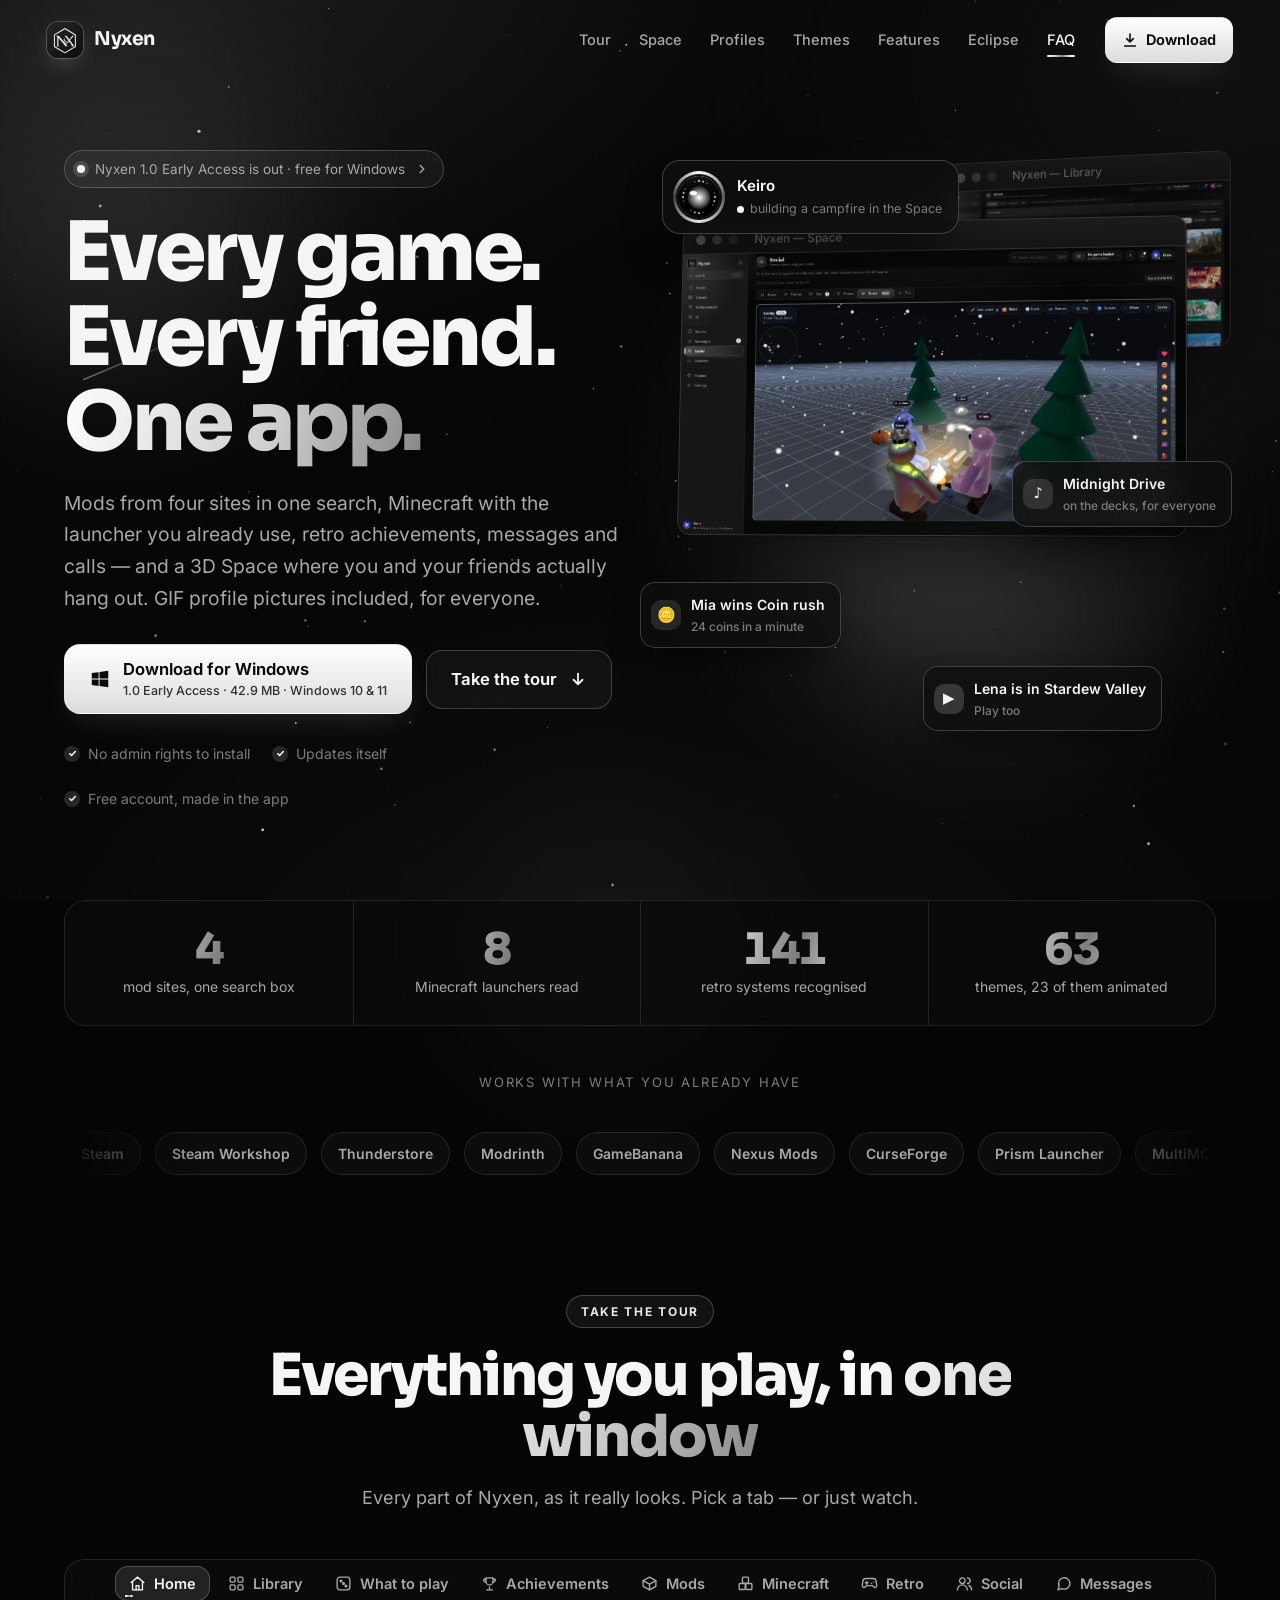
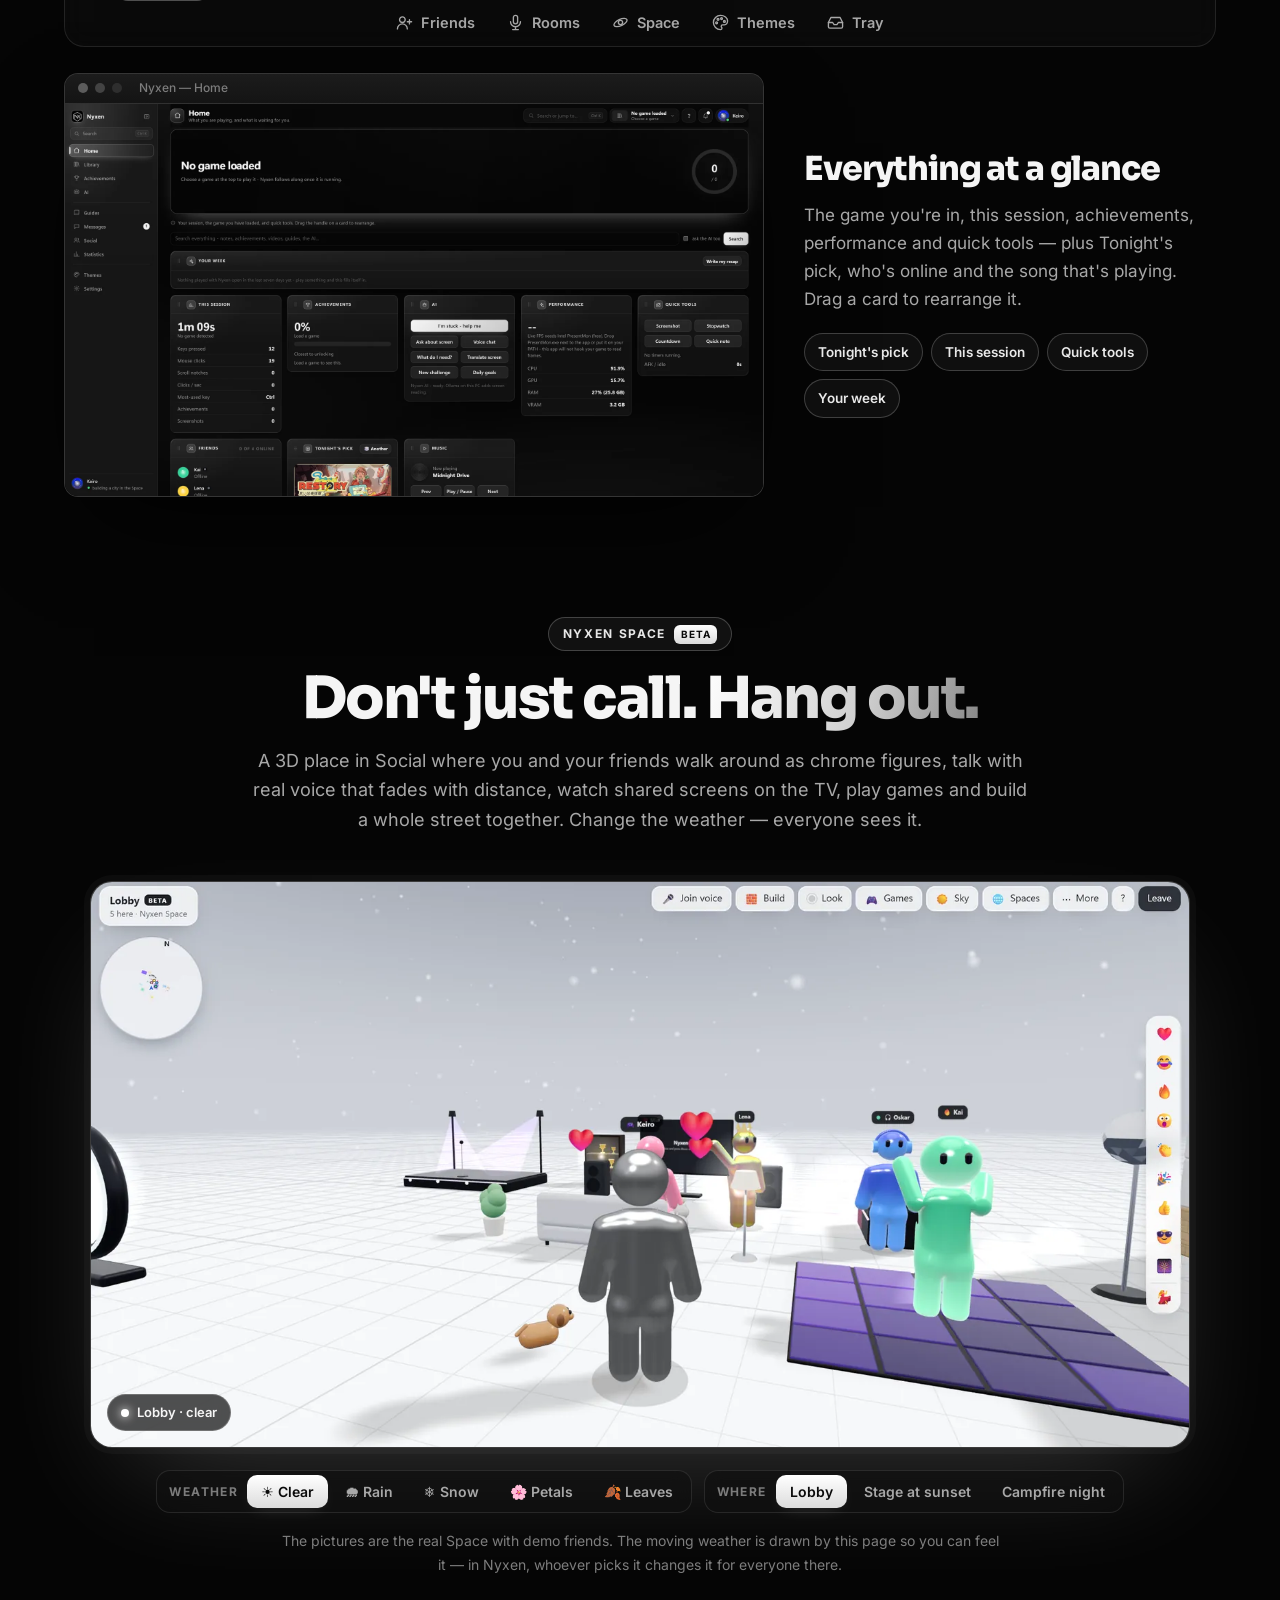
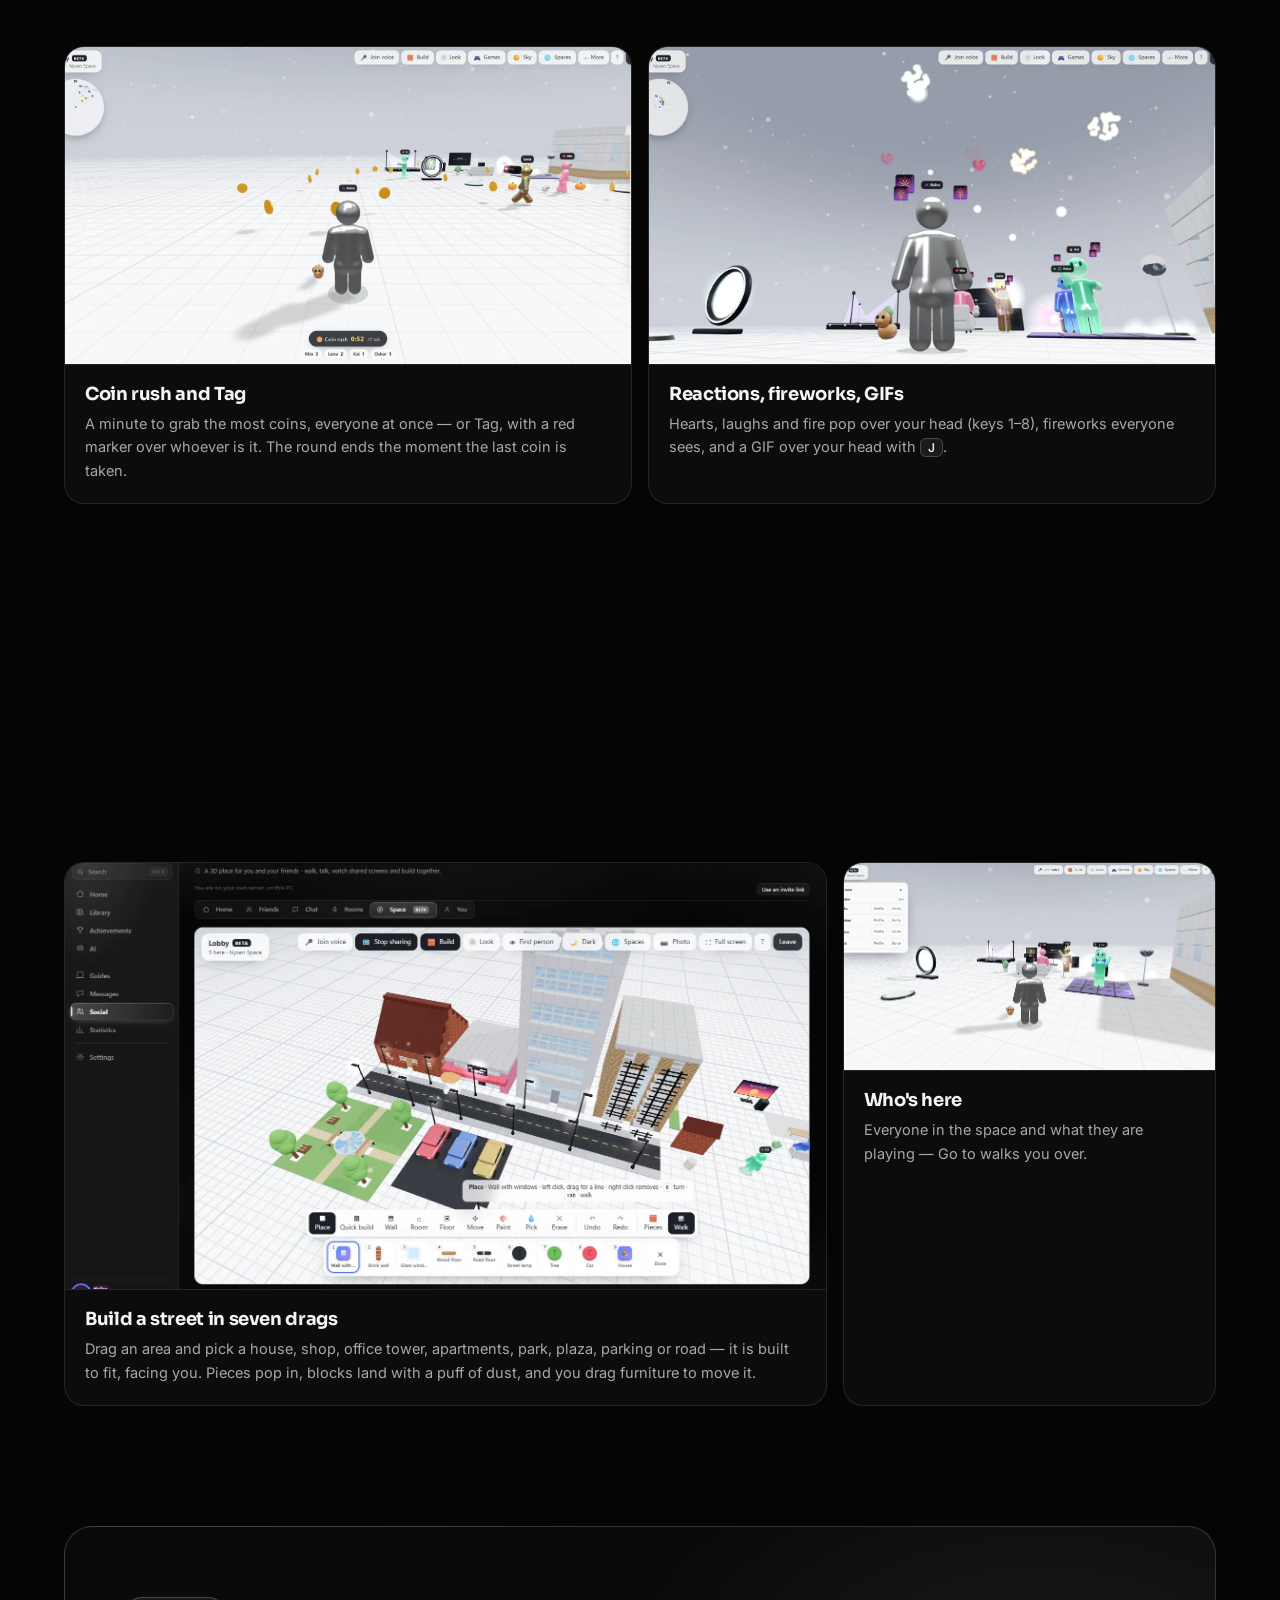
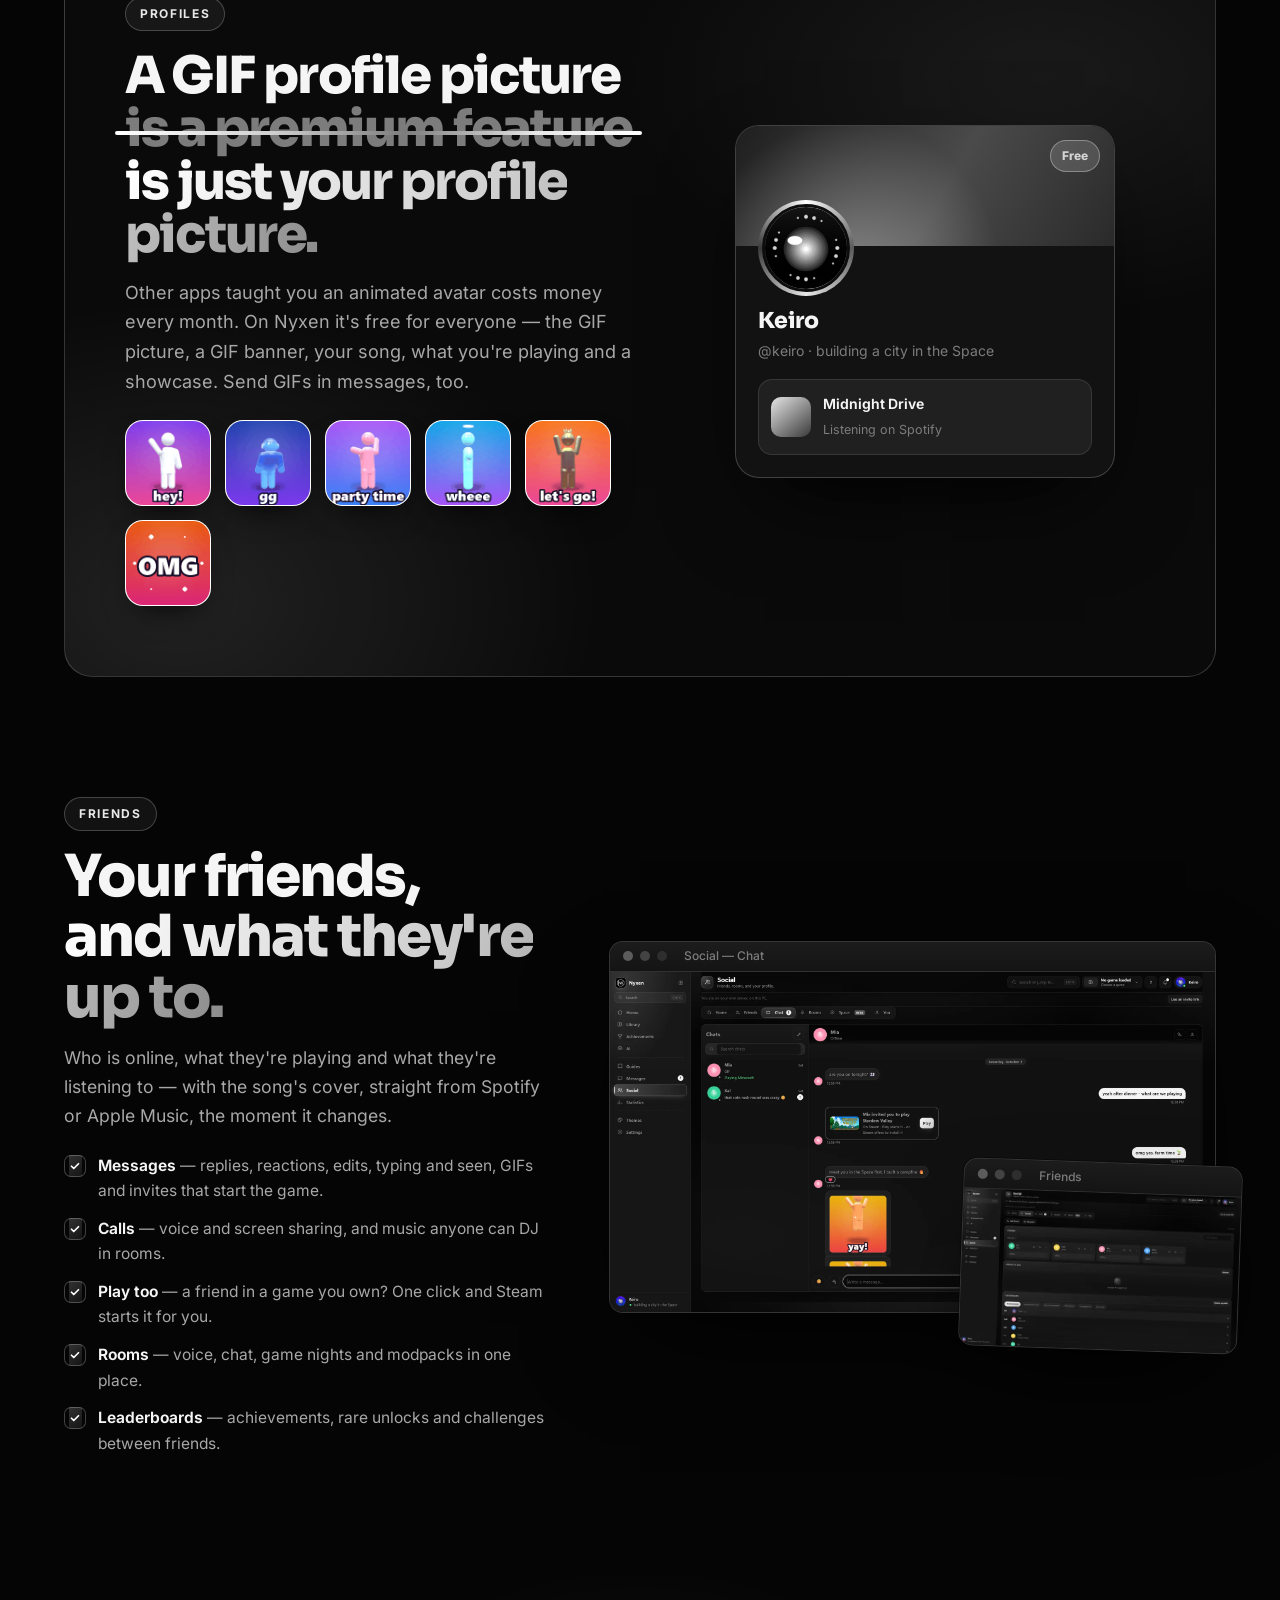
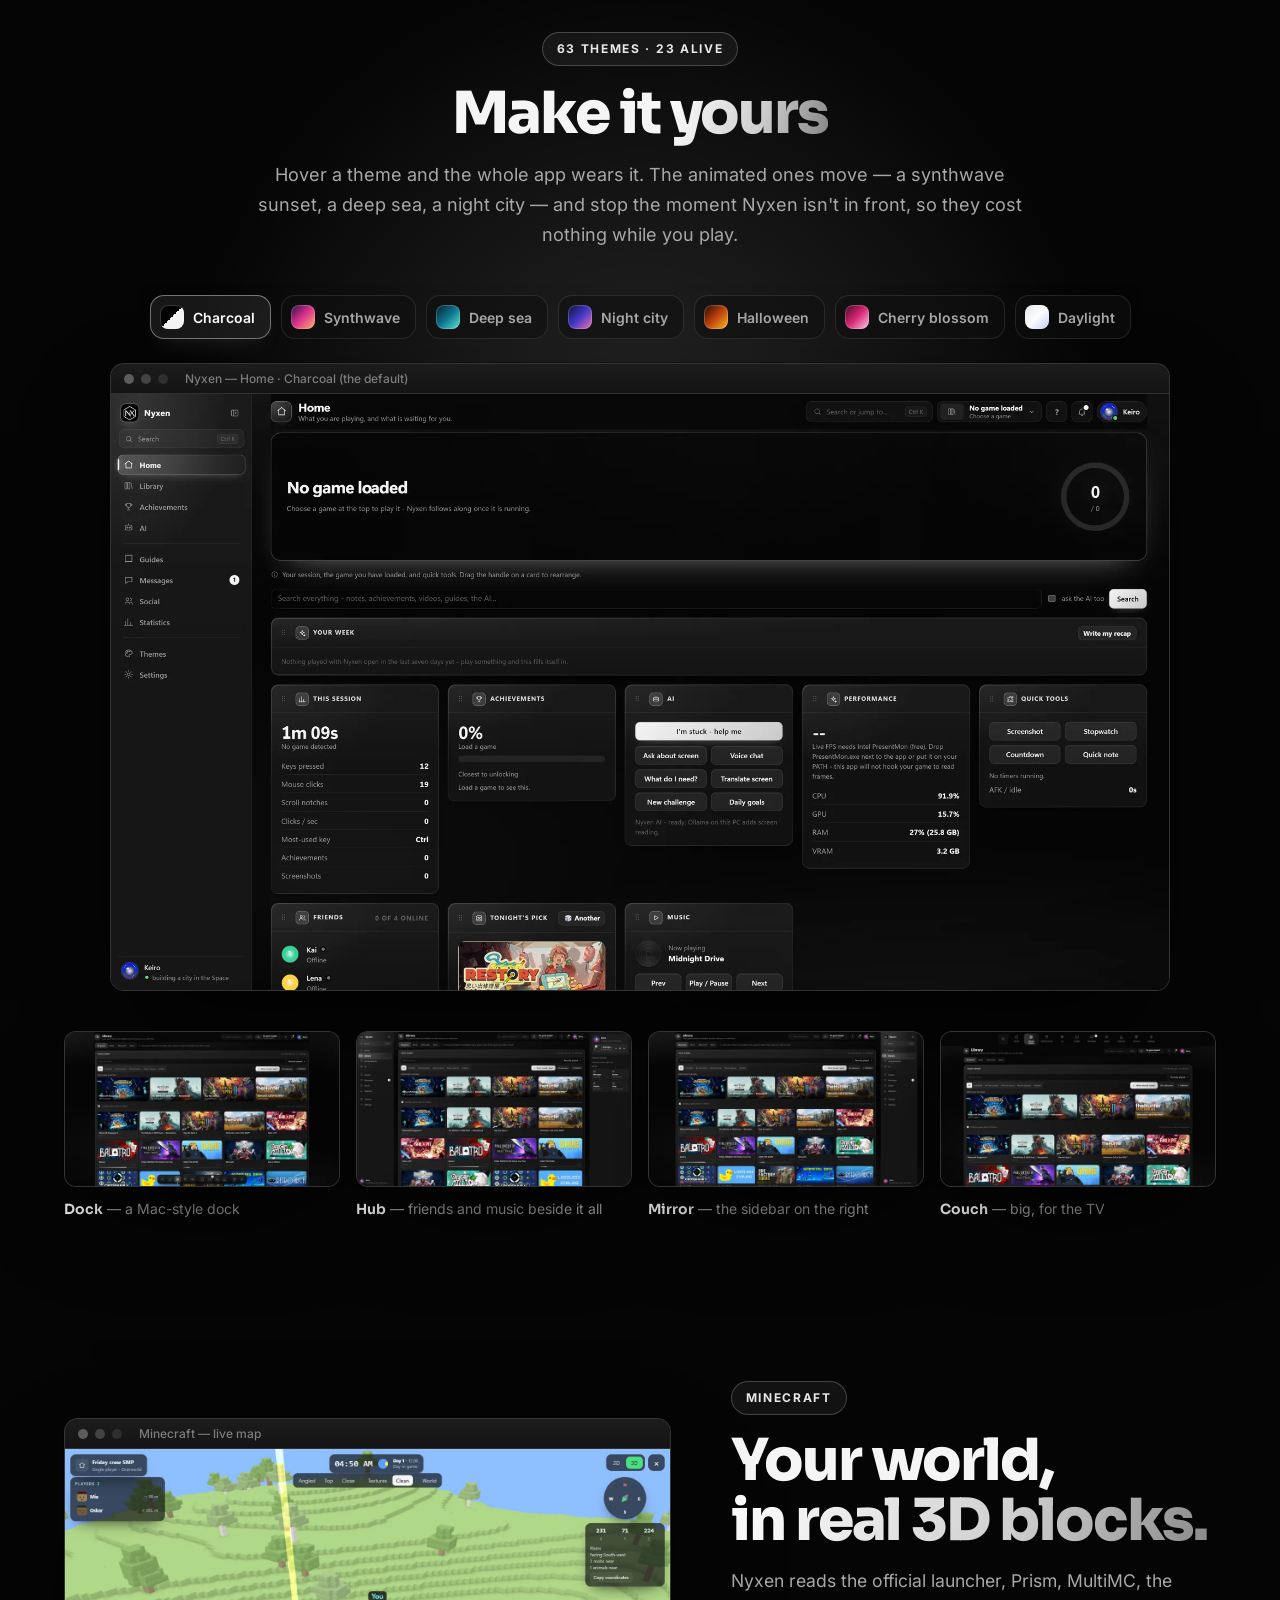
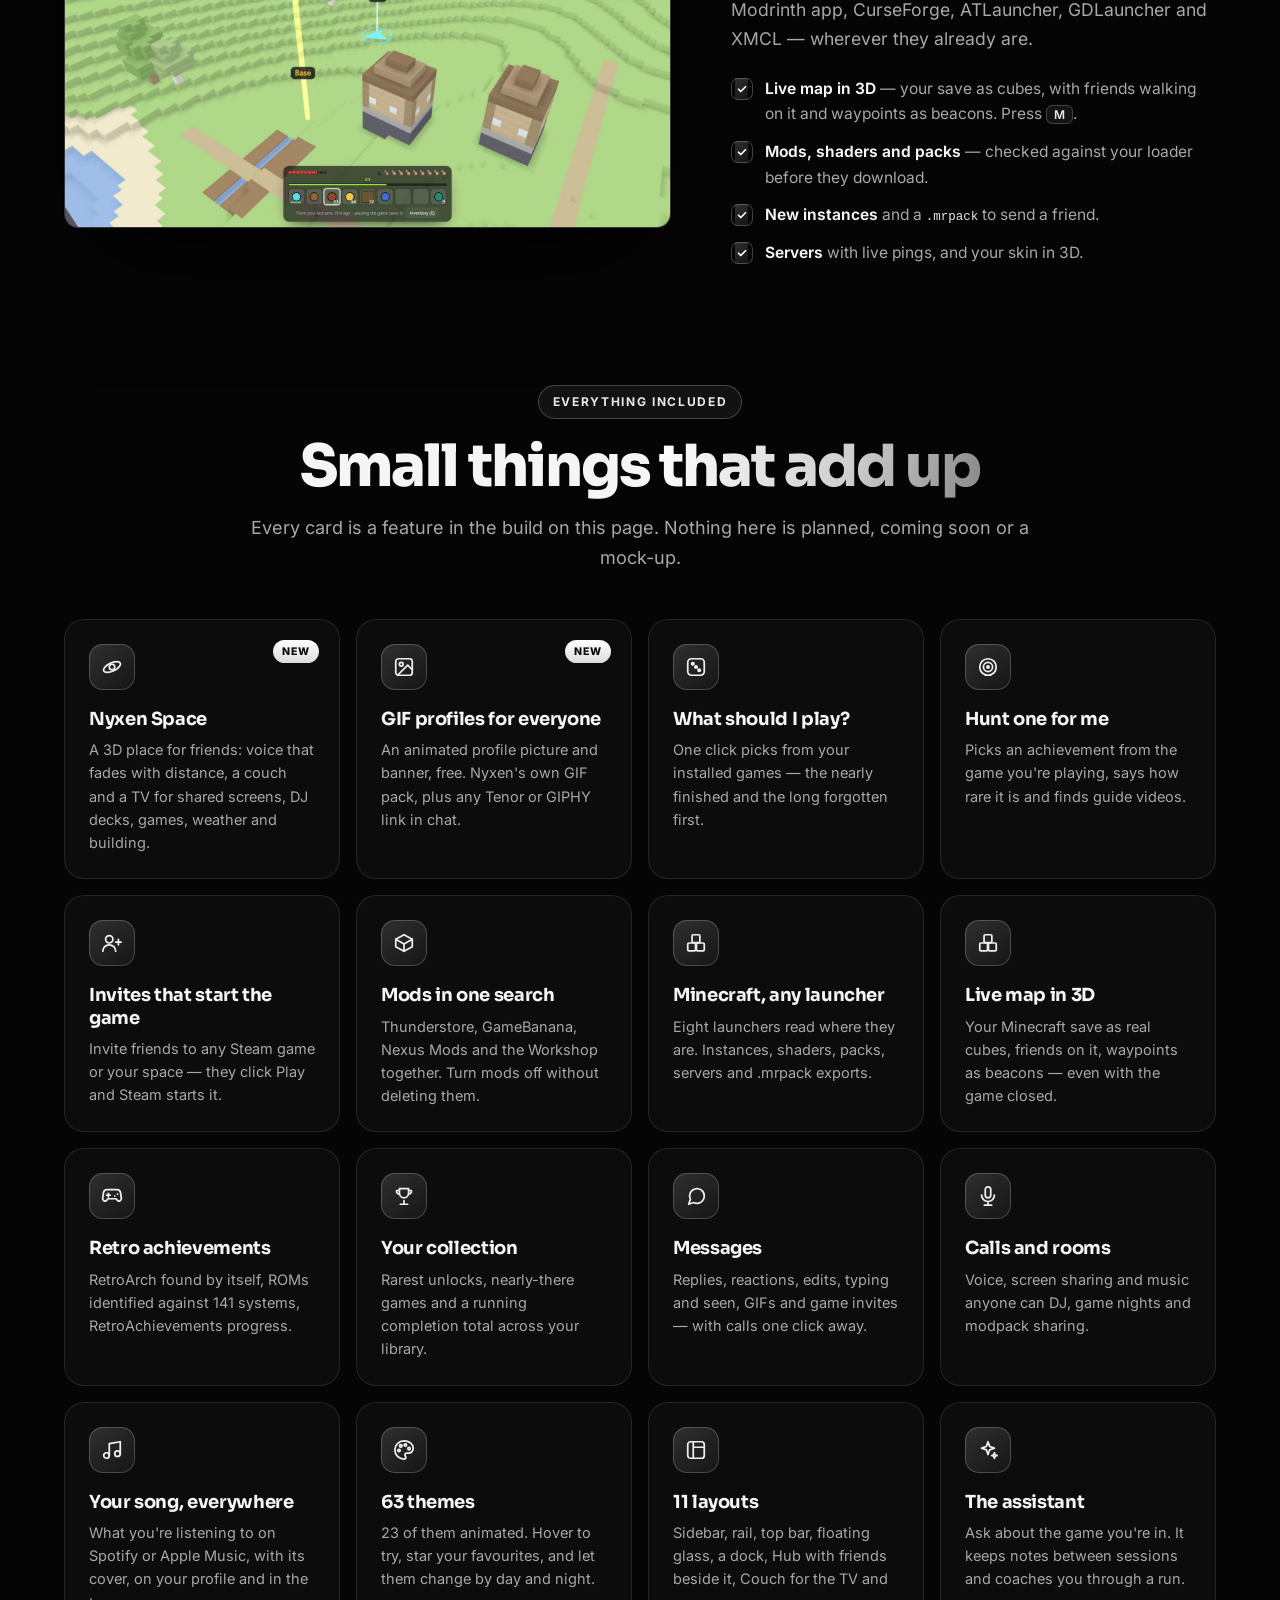
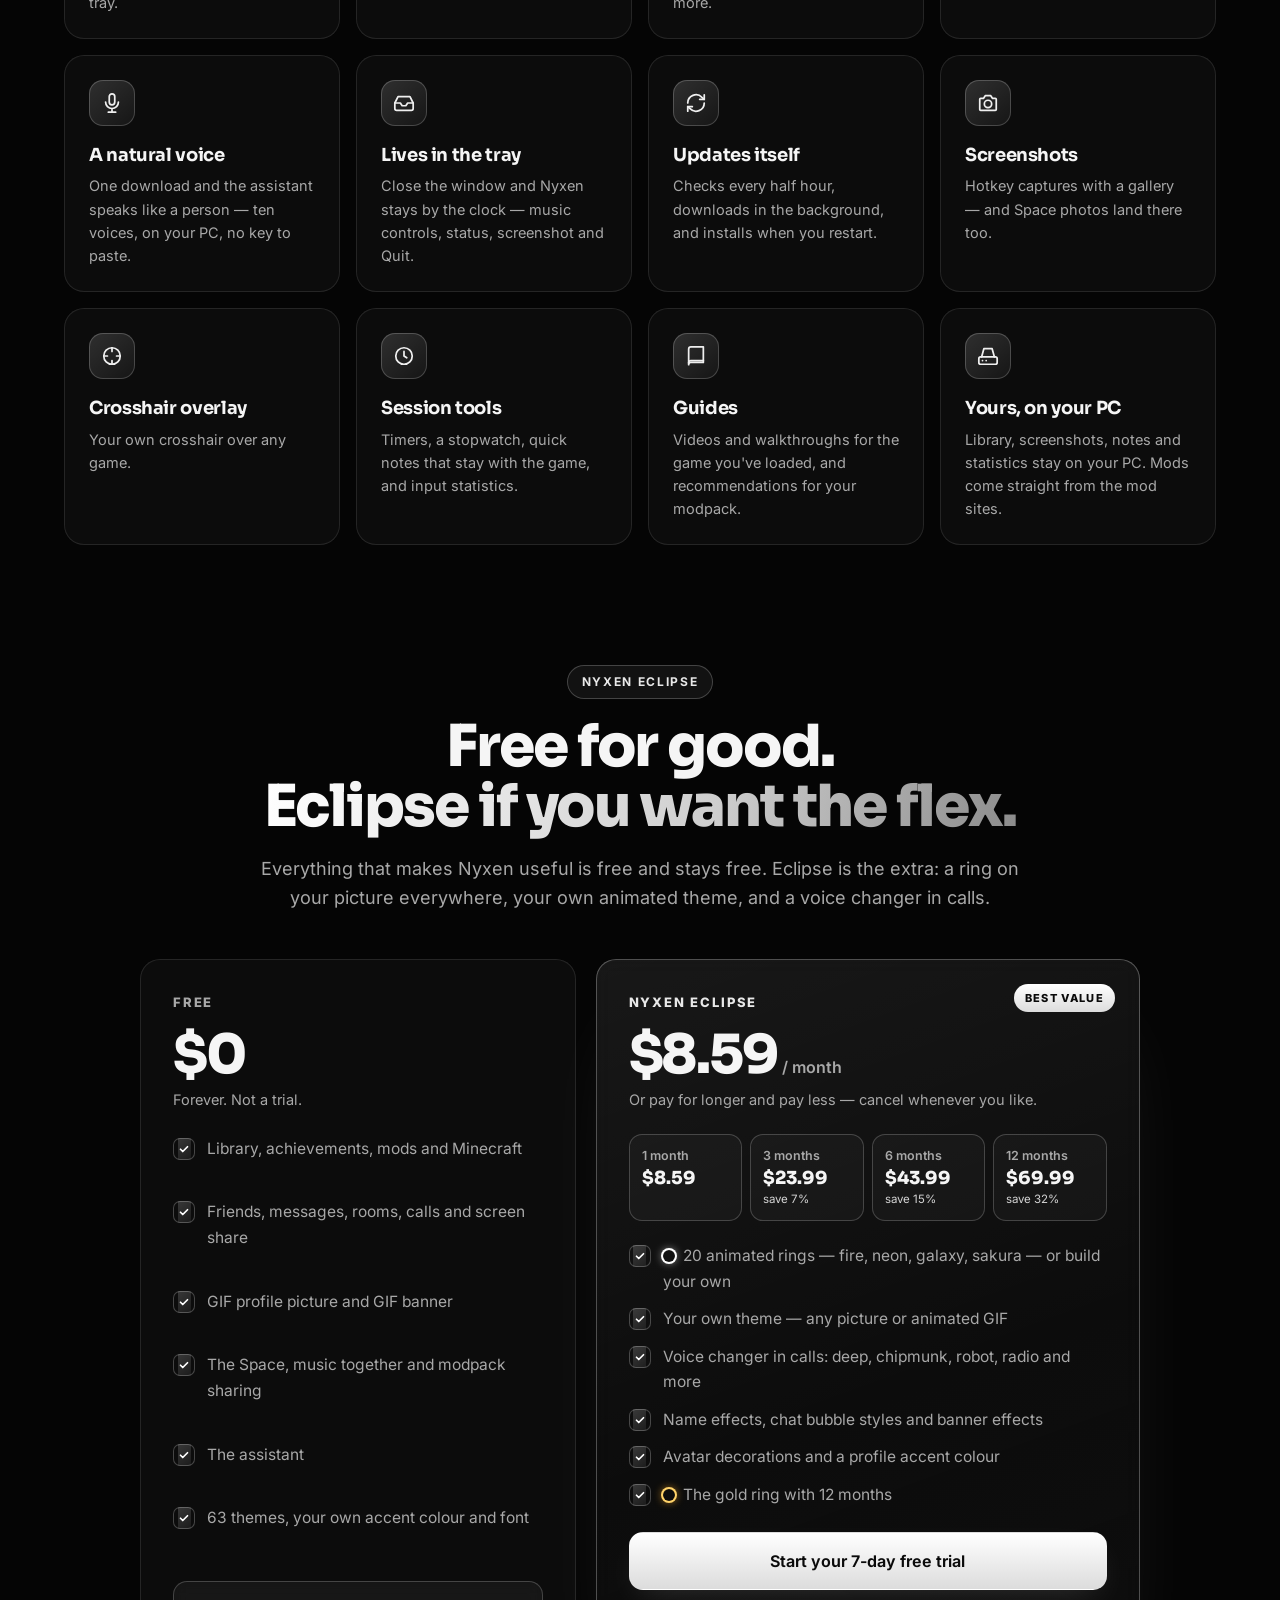
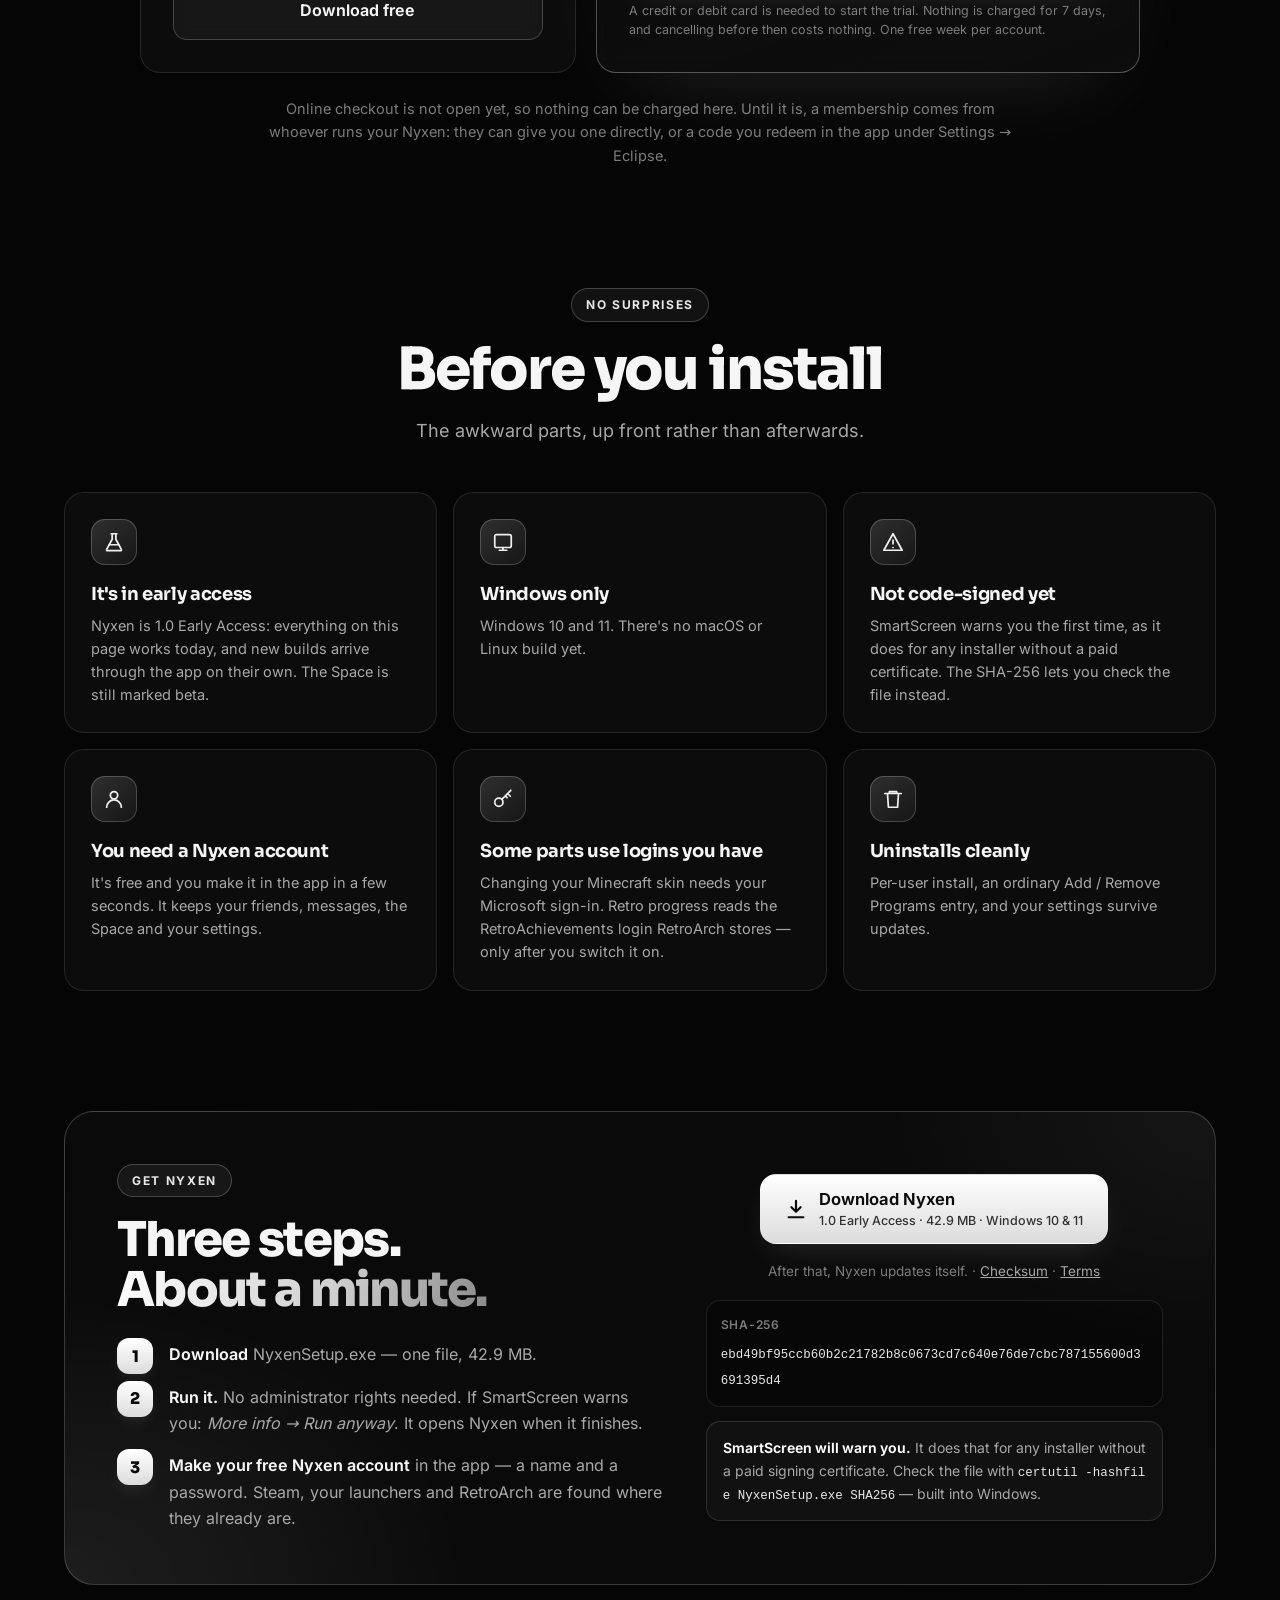
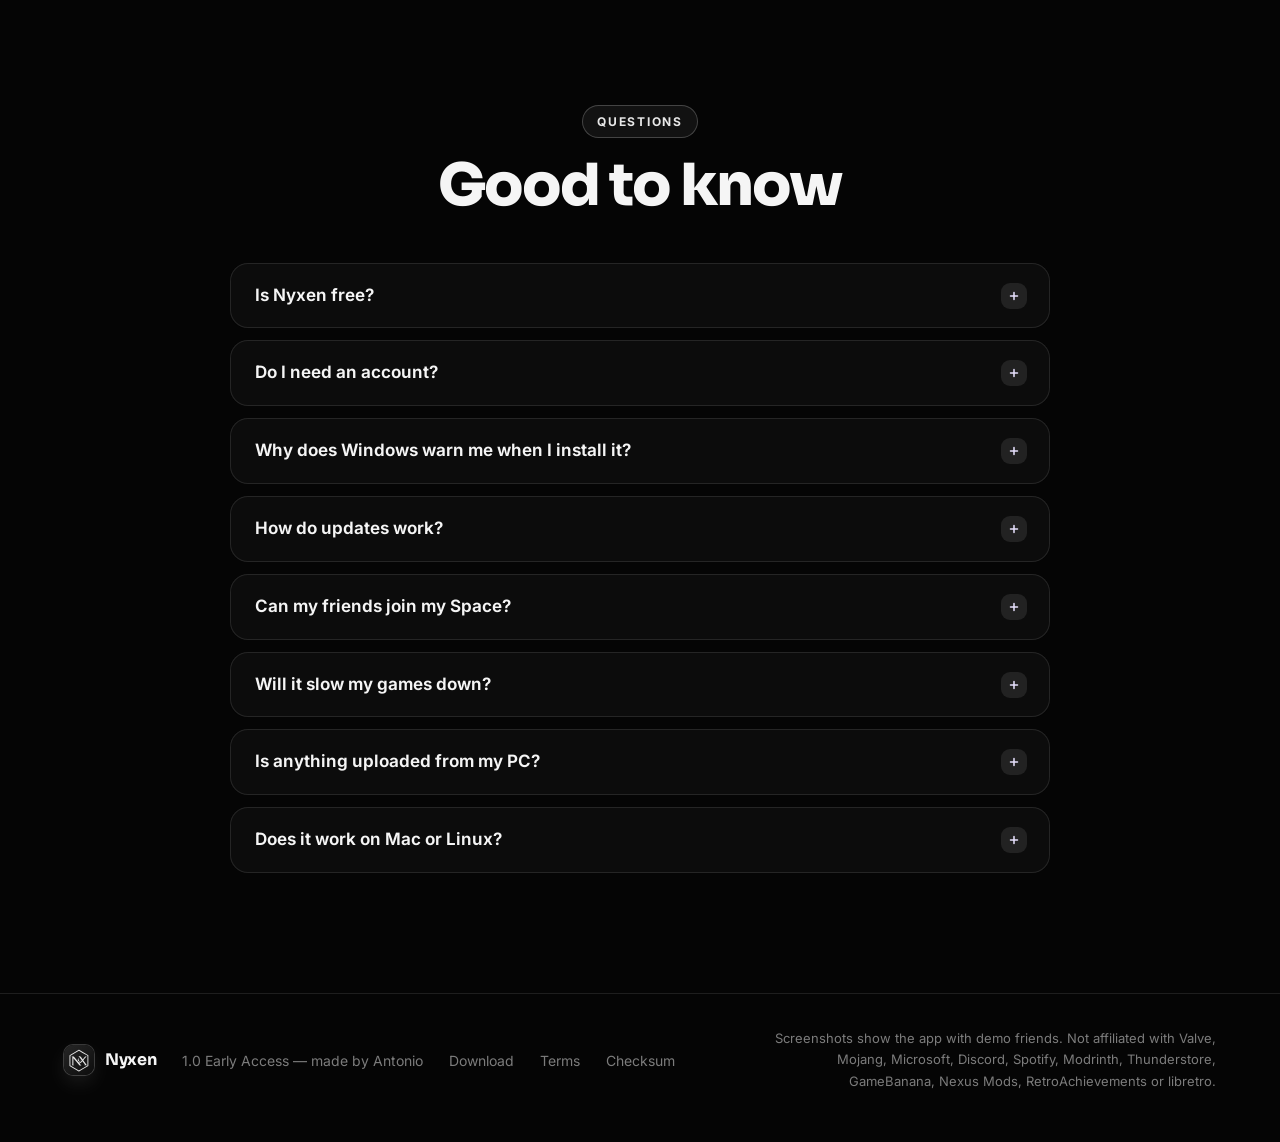
==== commit 027014fd: "Publish the Nyxen site Static build for GitHub Pages: the size and SHA-256 of the installer are meas" ====
--- a/index.html
+++ b/index.html
@@ -5,7 +5,7 @@
 <meta name="viewport" content="width=device-width, initial-scale=1, viewport-fit=cover">
 <title>Nyxen — every game, every friend, one app</title>
 <meta name="description" content="Nyxen is a free Windows app for your games and your friends: mods from four sites in one search, Minecraft with any launcher, retro achievements, messages, calls, GIF profile pictures for everyone and a 3D Space to hang out in. You make a free Nyxen account in the app.">
-<meta name="theme-color" content="#06041a">
+<meta name="theme-color" content="#050505">
 <link rel="icon" href="logo.svg" type="image/svg+xml">
 <link rel="canonical" href="https://kerioxsx.github.io/nyxen/">
 <meta property="og:site_name" content="Nyxen">
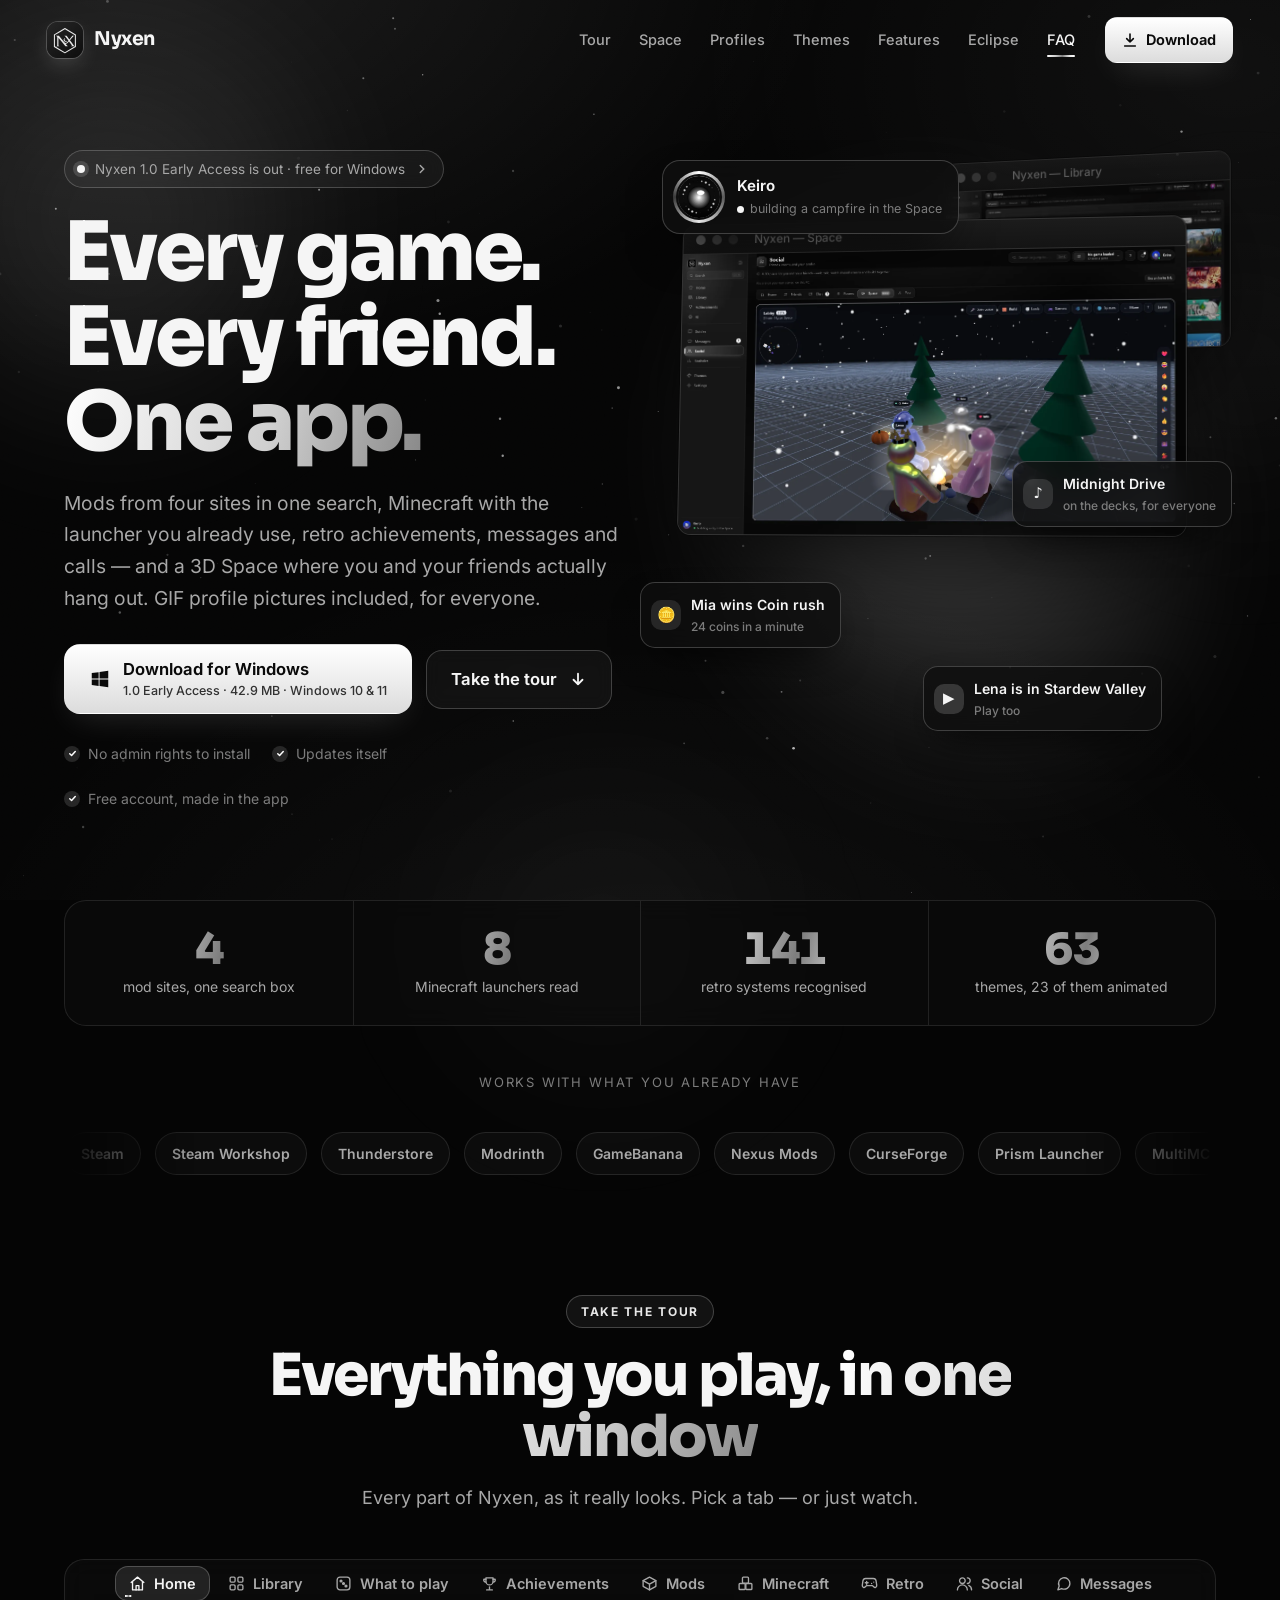
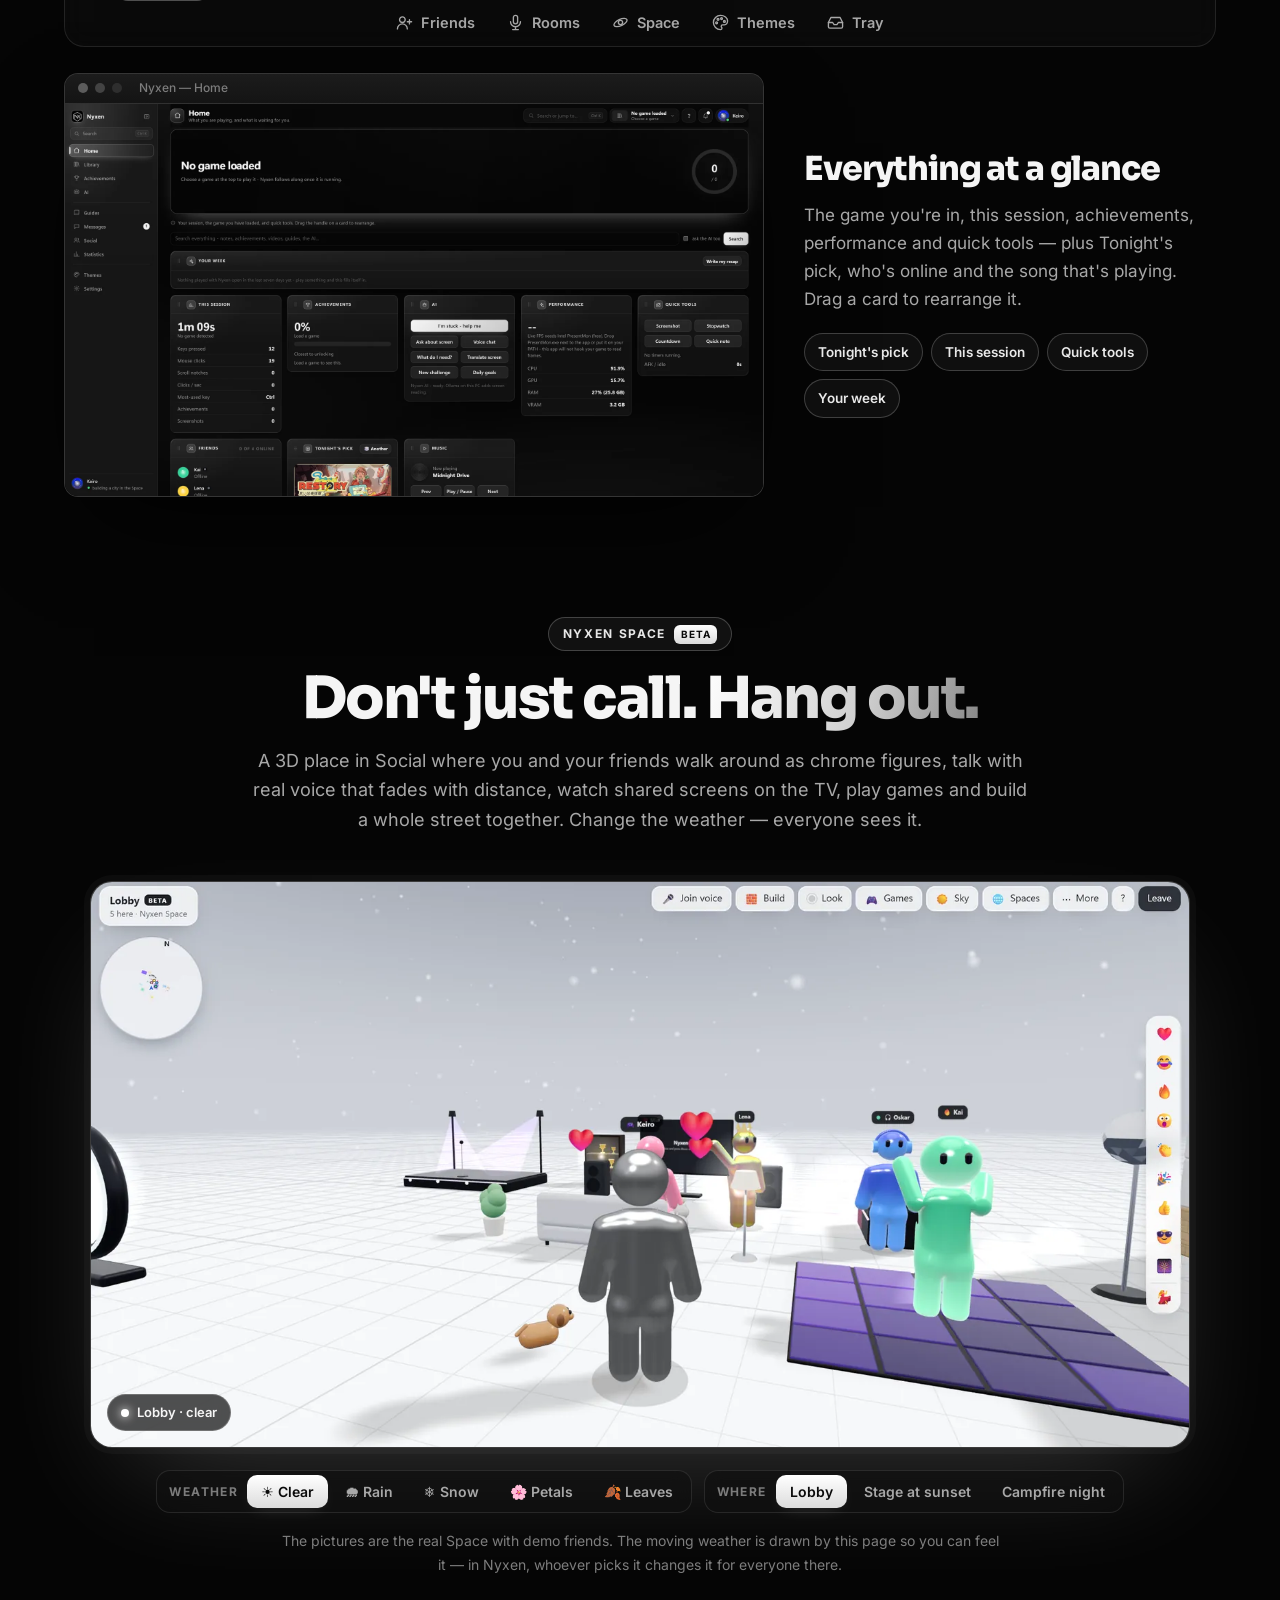
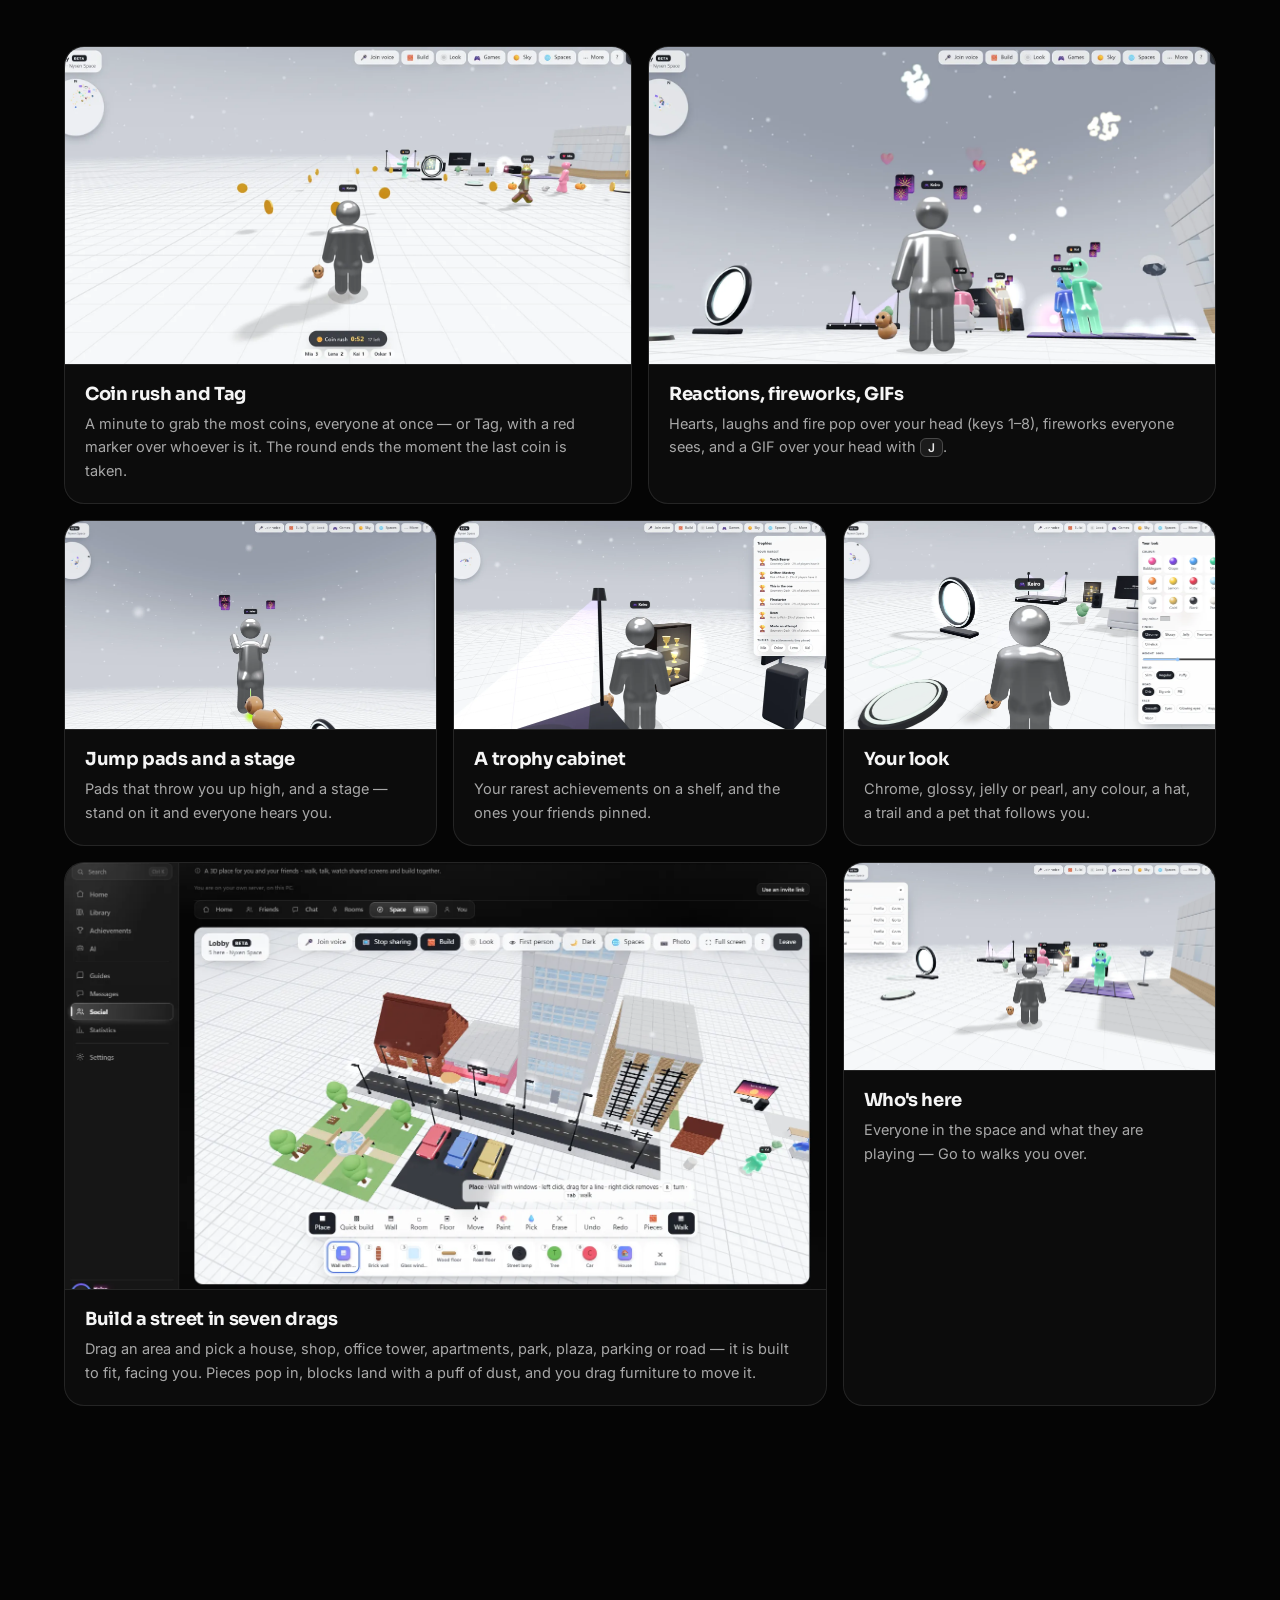
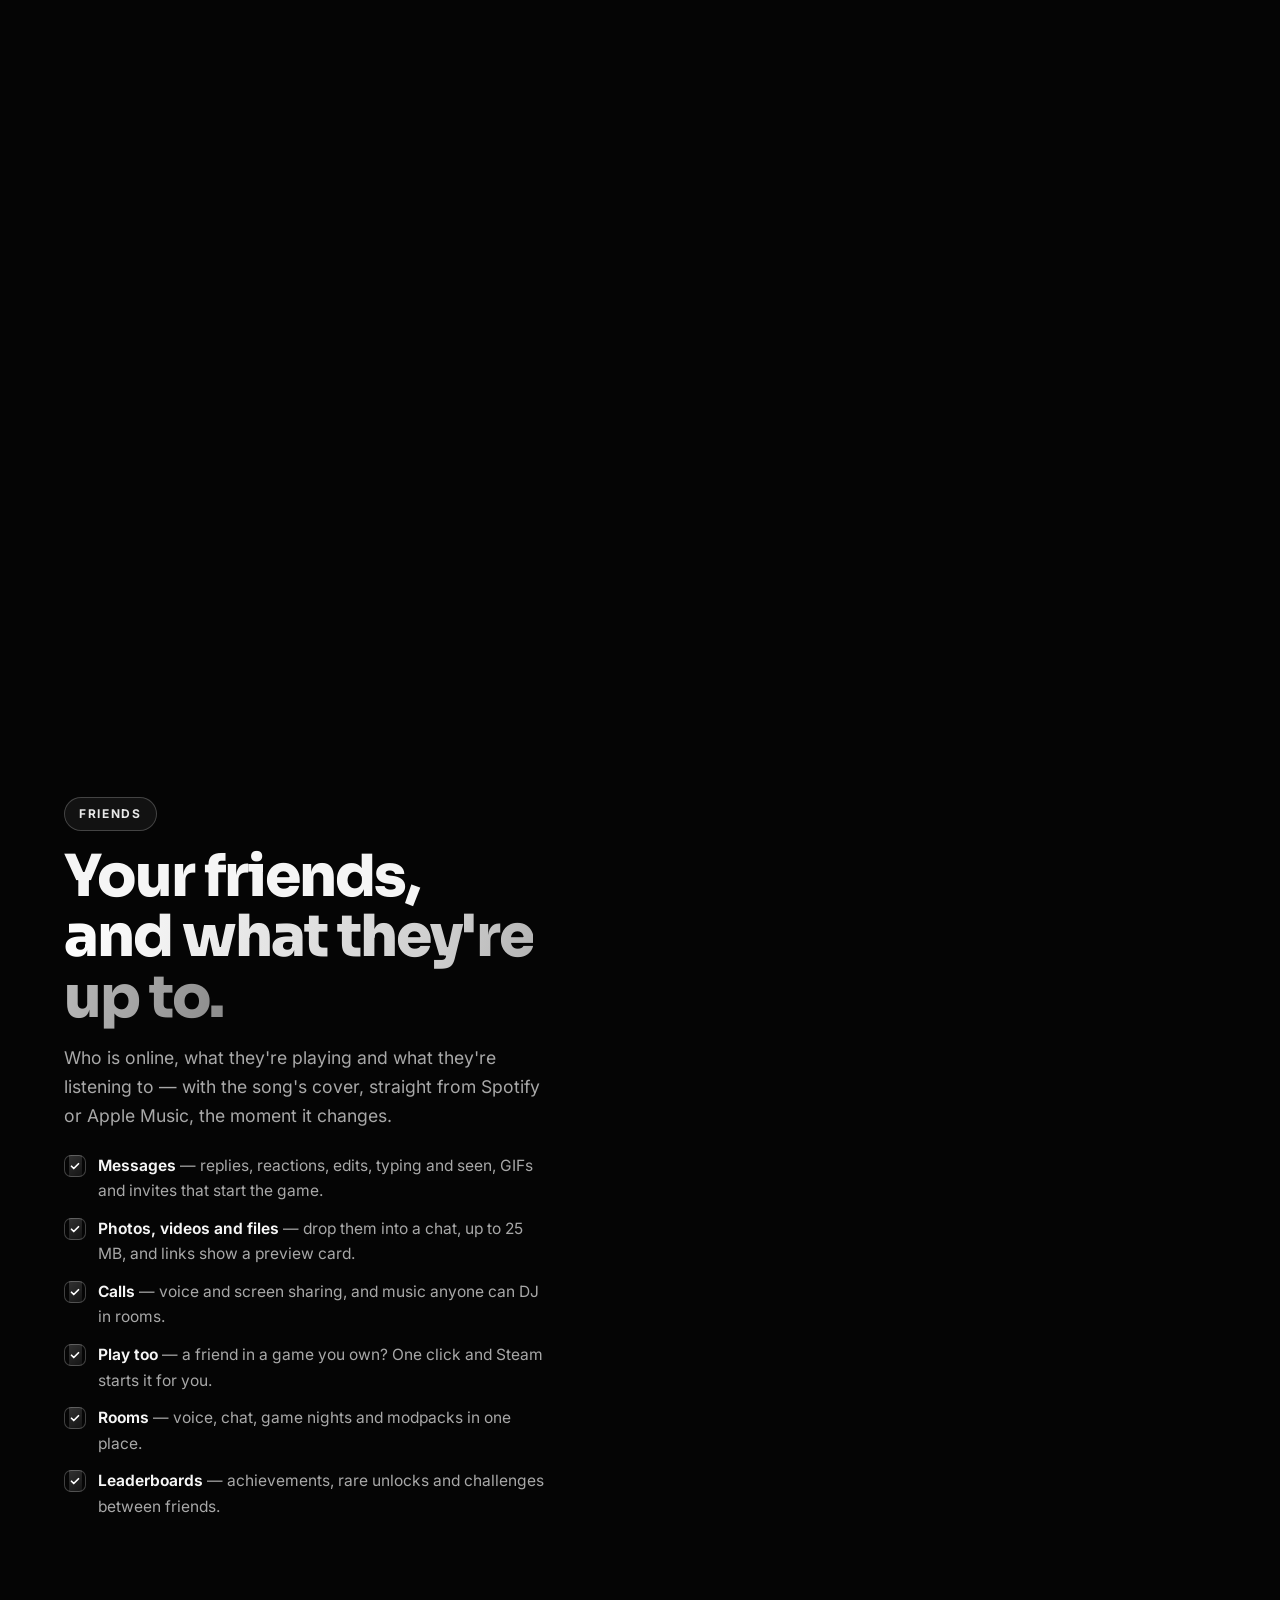
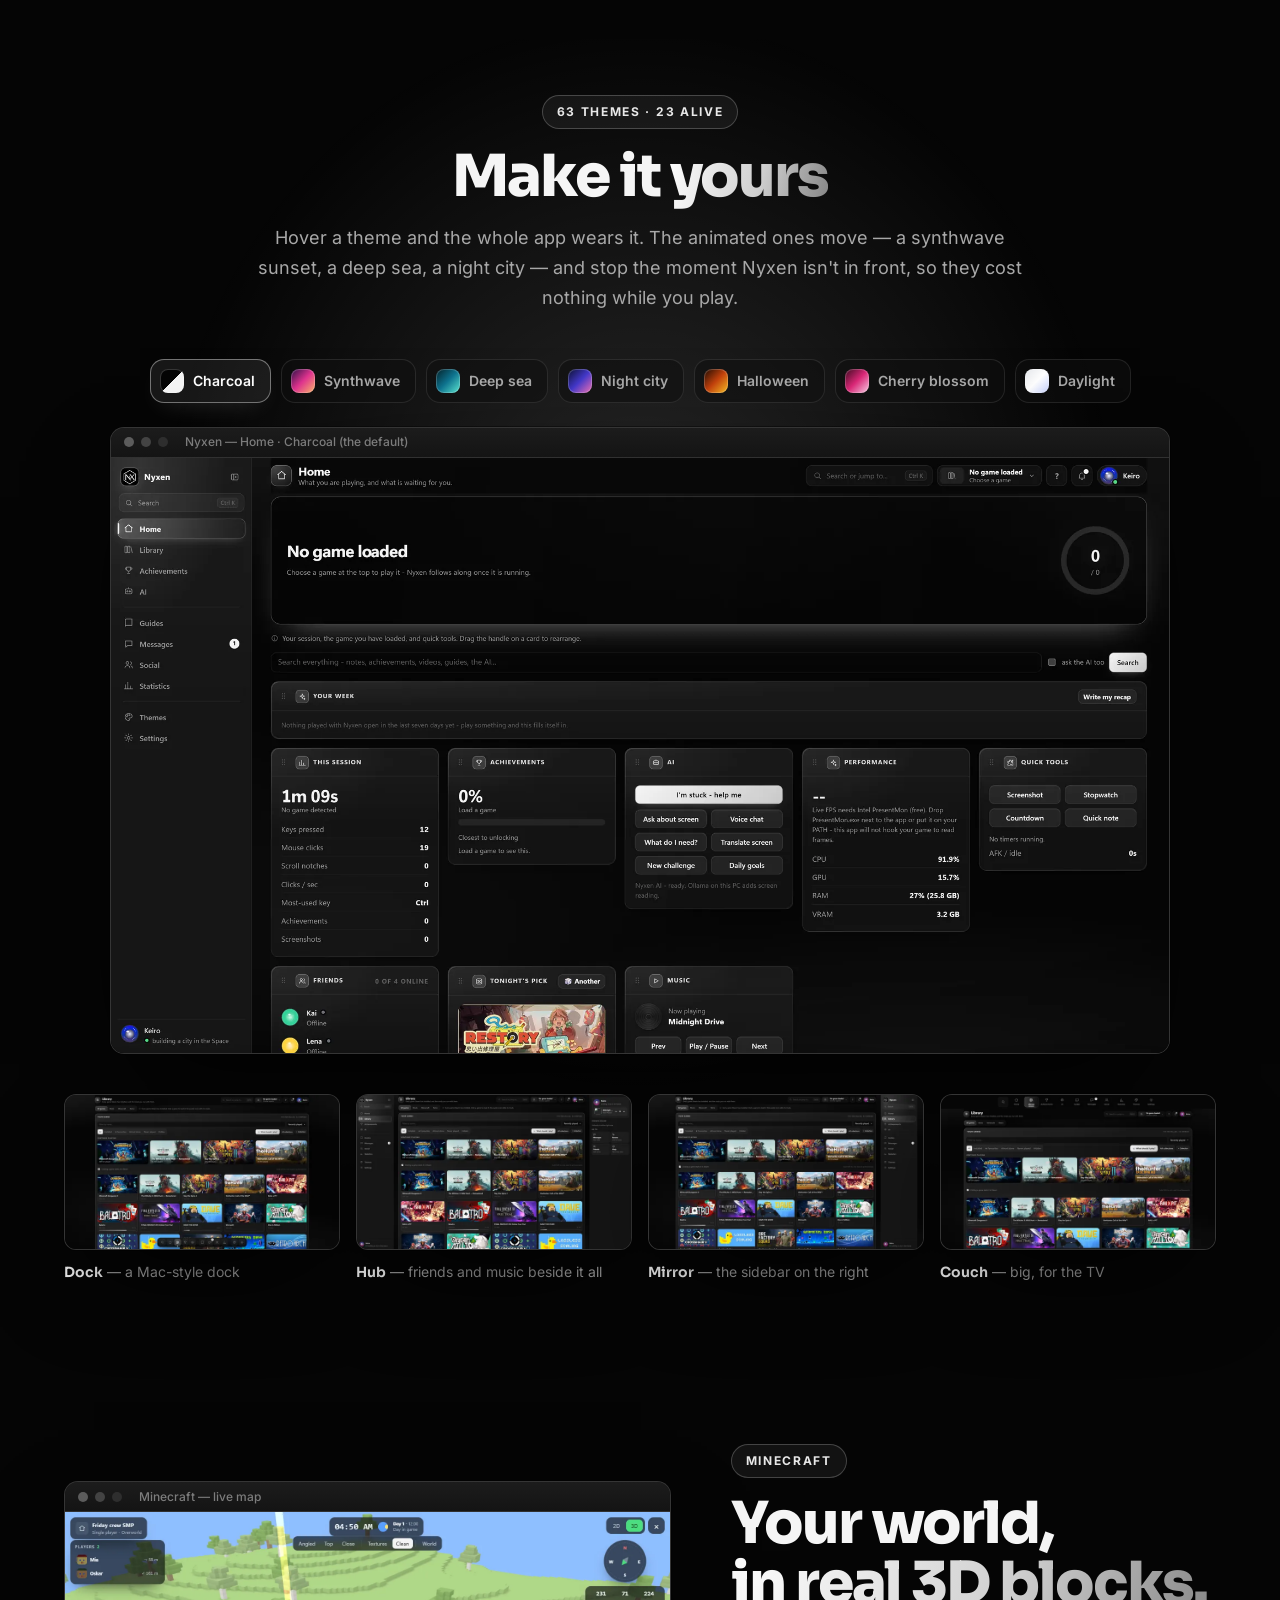
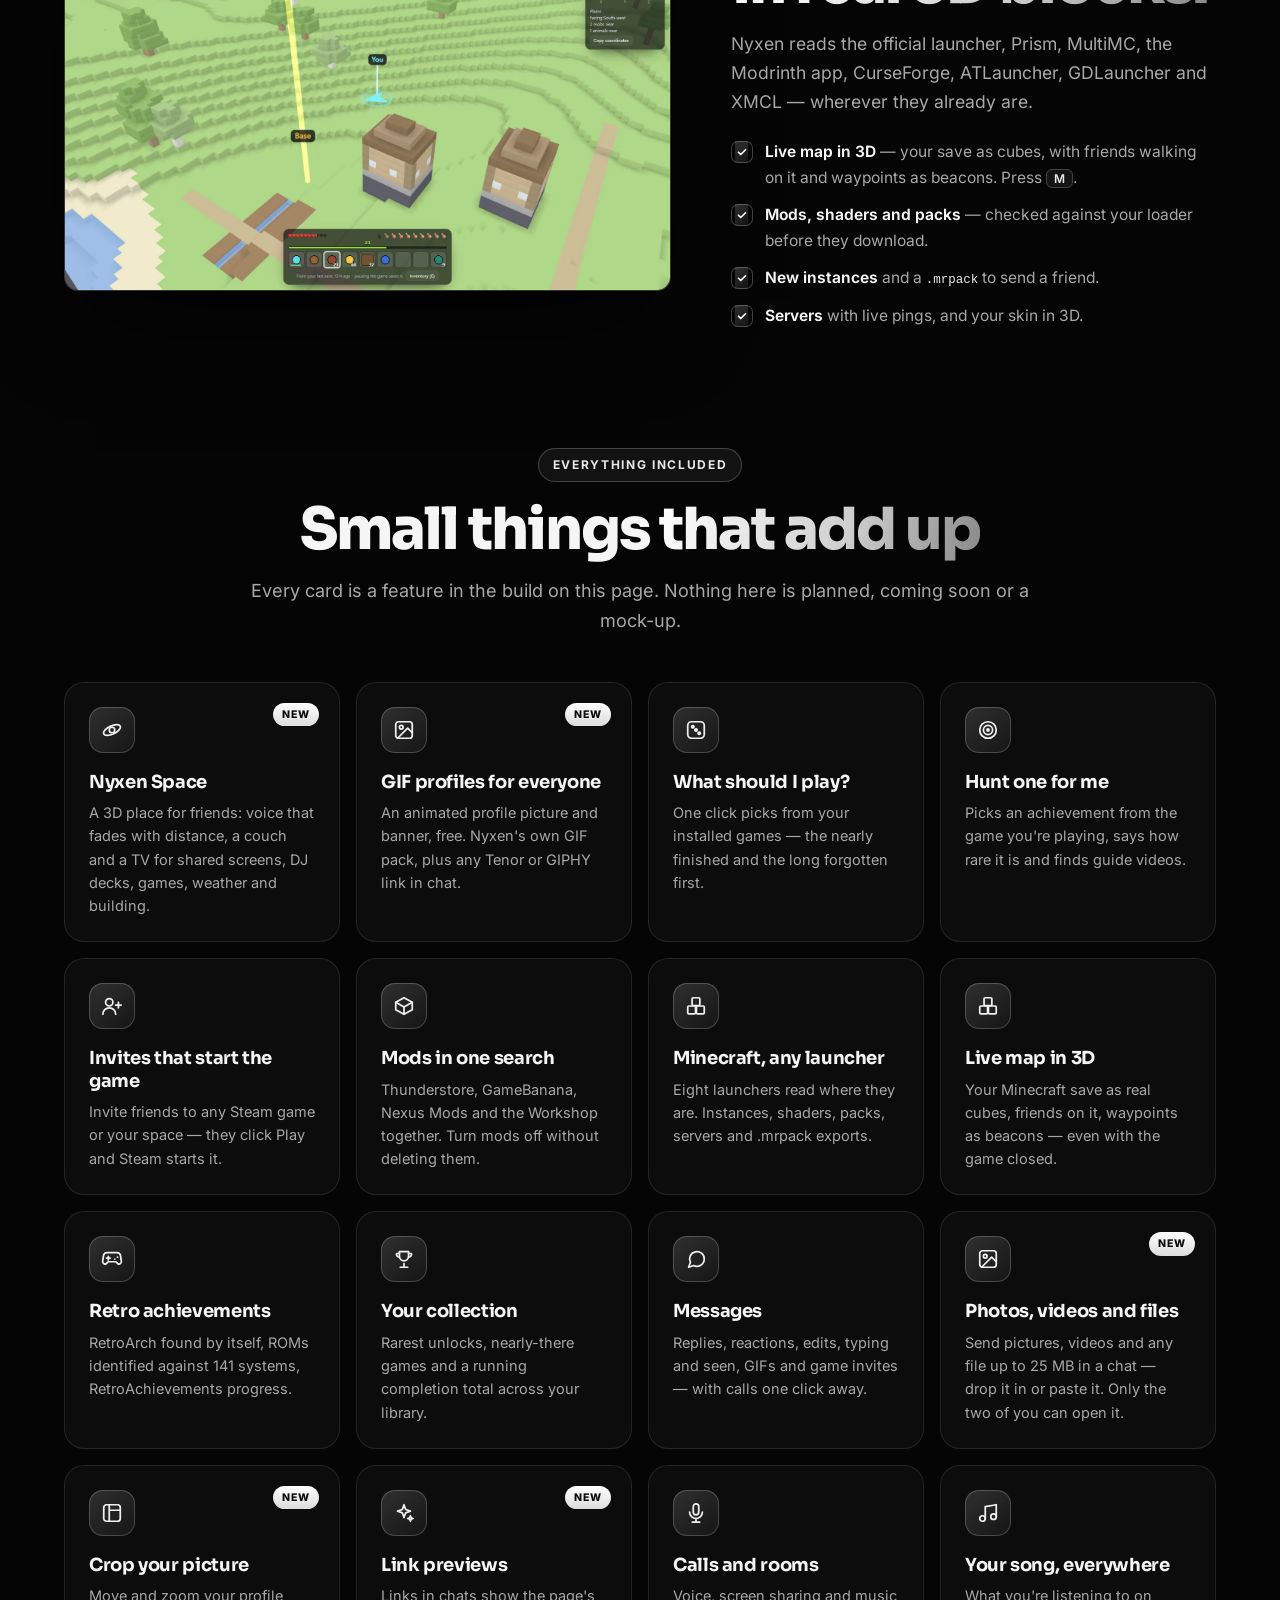
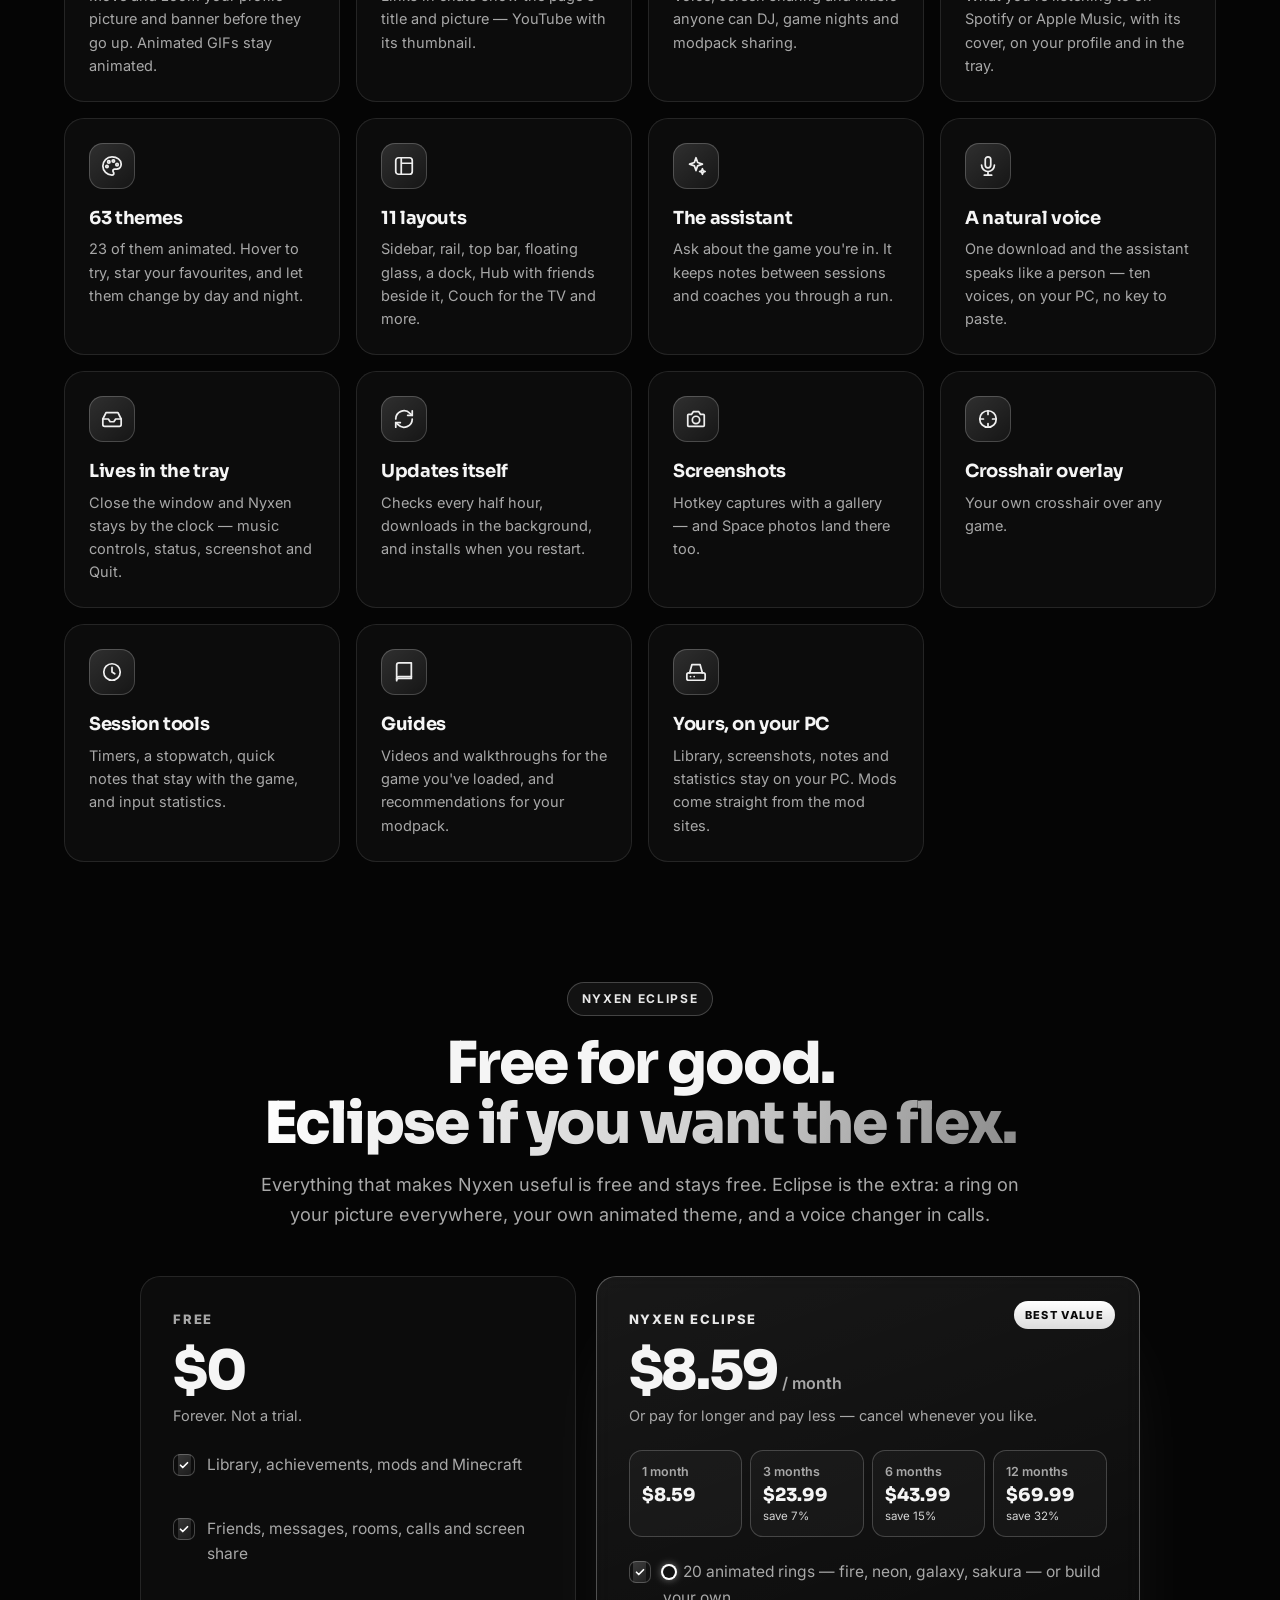
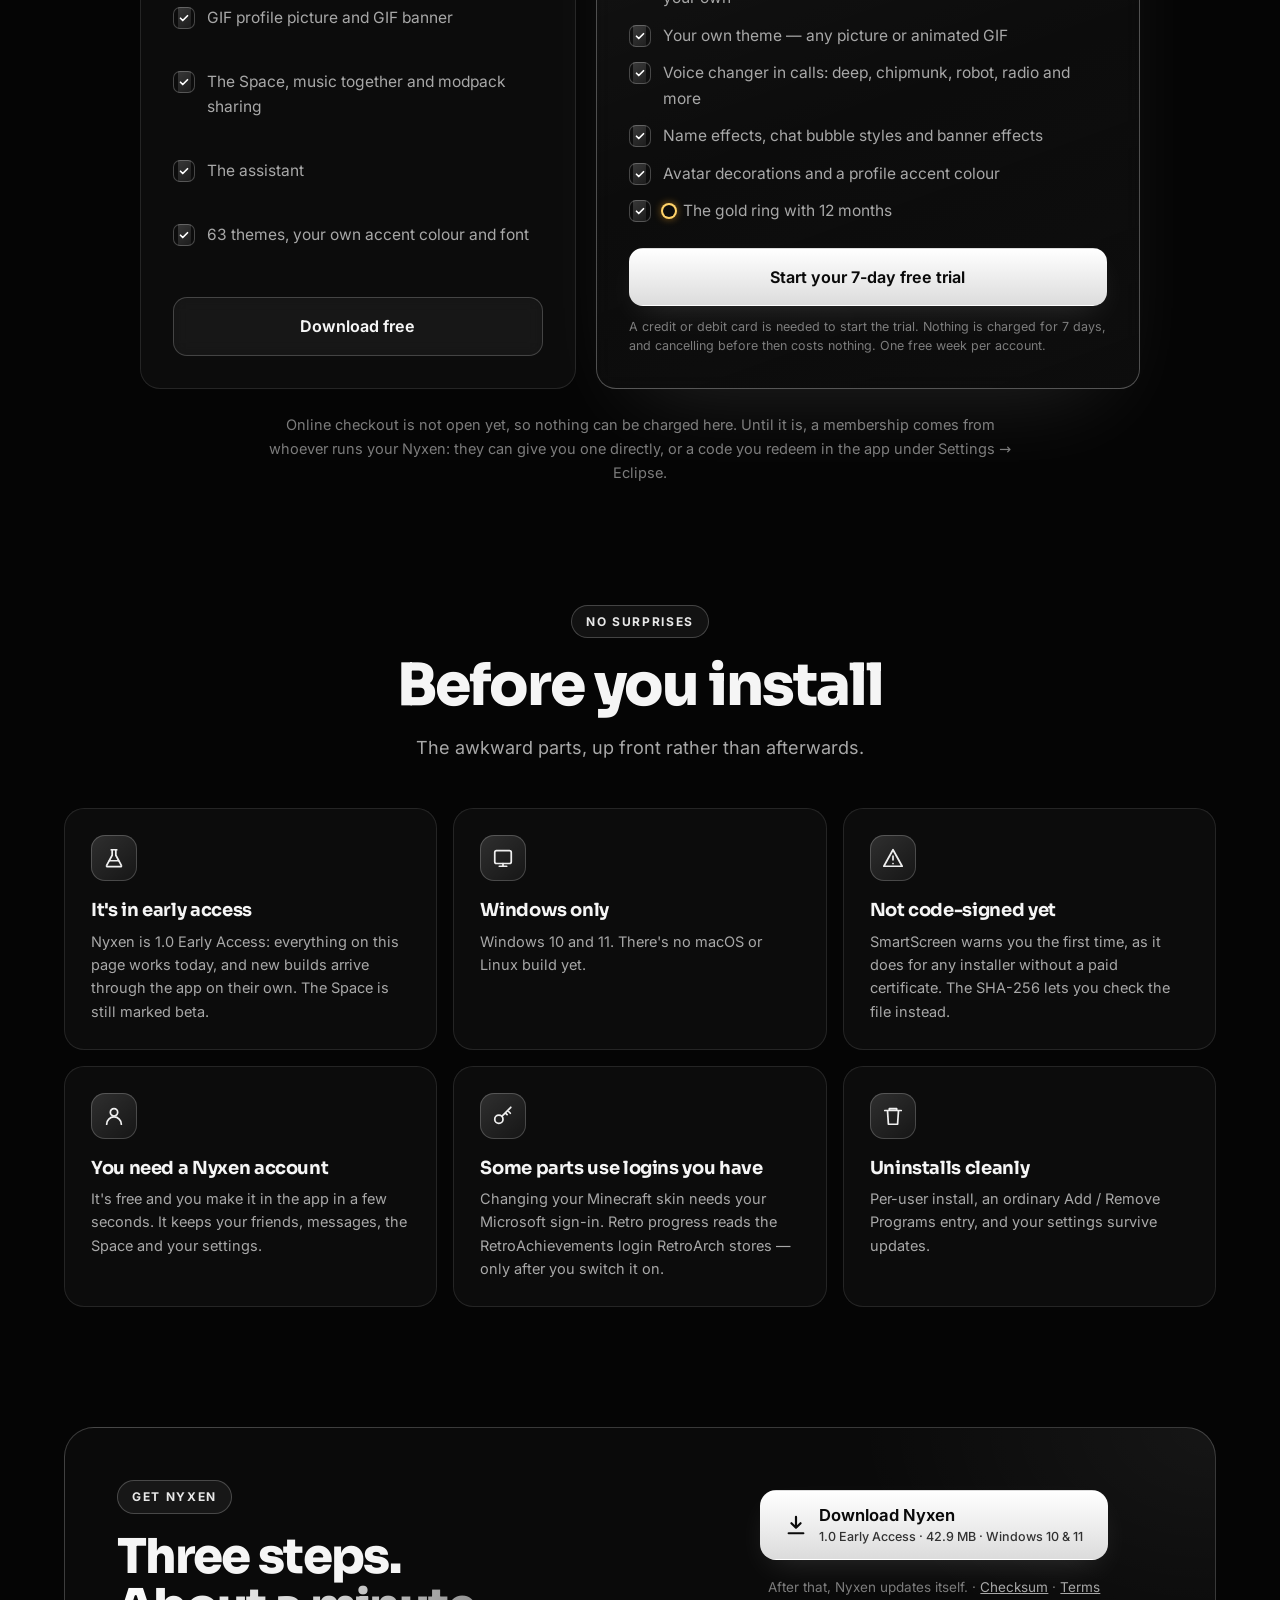
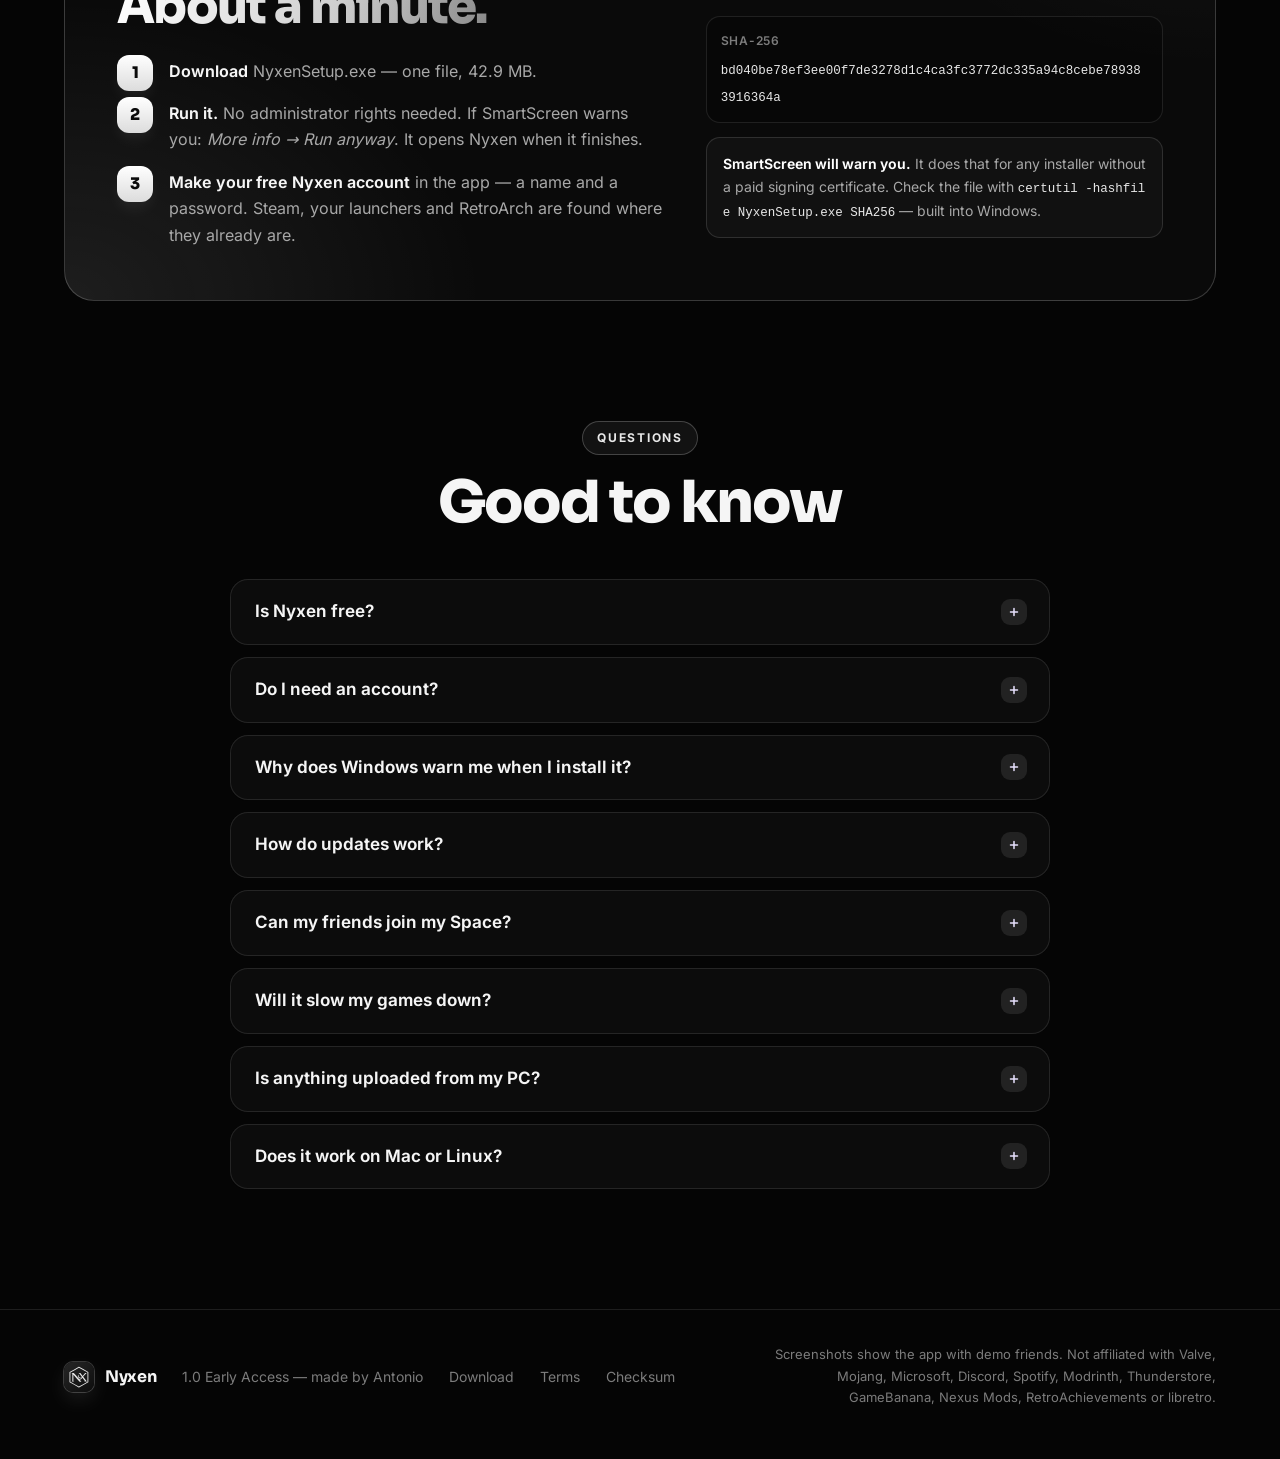
==== commit ca5e465e: "Publish the Nyxen site Static build for GitHub Pages: the size and SHA-256 of the installer are meas" ====
--- a/index.html
+++ b/index.html
@@ -47,7 +47,7 @@
     <a href="#faq">FAQ</a>
   </nav>
   <div class="nav-actions">
-    <a class="btn btn-sm btn-primary magnetic" href="https://github.com/Kerioxsx/nyxen/releases/download/v1.0-early-access.33/NyxenSetup.exe">
+    <a class="btn btn-sm btn-primary magnetic" href="https://github.com/Kerioxsx/nyxen/releases/download/v1.0-early-access.34/NyxenSetup.exe">
       <svg viewBox="0 0 24 24" width="16" height="16" aria-hidden="true"><path fill="none" stroke="currentColor" stroke-width="2.4" stroke-linecap="round" stroke-linejoin="round" d="M12 3v12m0 0 5-5m-5 5-5-5M4 21h16"/></svg>
       Download
     </a>
@@ -66,7 +66,7 @@
       <p class="lead reveal">Mods from four sites in one search, Minecraft with the launcher you already use, retro achievements,
         messages and calls — and a 3D Space where you and your friends actually hang out. GIF profile pictures included, for everyone.</p>
       <div class="cta reveal">
-        <a class="btn btn-primary btn-lg magnetic" href="https://github.com/Kerioxsx/nyxen/releases/download/v1.0-early-access.33/NyxenSetup.exe">
+        <a class="btn btn-primary btn-lg magnetic" href="https://github.com/Kerioxsx/nyxen/releases/download/v1.0-early-access.34/NyxenSetup.exe">
           <svg viewBox="0 0 24 24" width="22" height="22" aria-hidden="true"><path fill="currentColor" d="M3 5.5 10.5 4.5v7H3v-6Zm0 13 7.5 1v-7H3v6Zm8.5 1.2L21 21v-8.5h-9.5v7.2Zm0-15.4v7.2H21V3l-9.5 1.3Z"/></svg>
           <span><b>Download for Windows</b><small>1.0 Early Access · 42.9 MB · Windows 10 &amp; 11</small></span>
         </a>
@@ -239,6 +239,7 @@
           Apple Music, the moment it changes.</p>
         <ul class="checks">
           <li><b>Messages</b> — replies, reactions, edits, typing and seen, GIFs and invites that start the game.</li>
+          <li><b>Photos, videos and files</b> — drop them into a chat, up to 25 MB, and links show a preview card.</li>
           <li><b>Calls</b> — voice and screen sharing, and music anyone can DJ in rooms.</li>
           <li><b>Play too</b> — a friend in a game you own? One click and Steam starts it for you.</li>
           <li><b>Rooms</b> — voice, chat, game nights and modpacks in one place.</li>
@@ -337,7 +338,7 @@
           <li>The assistant</li>
           <li>63 themes, your own accent colour and font</li>
         </ul>
-        <a class="btn btn-ghost" href="https://github.com/Kerioxsx/nyxen/releases/download/v1.0-early-access.33/NyxenSetup.exe">Download free</a>
+        <a class="btn btn-ghost" href="https://github.com/Kerioxsx/nyxen/releases/download/v1.0-early-access.34/NyxenSetup.exe">Download free</a>
       </div>
       <div class="card plan best reveal">
         <div class="pn">Nyxen Eclipse</div>
@@ -389,12 +390,12 @@
         </ol>
       </div>
       <div class="dl-card">
-        <a class="btn btn-primary btn-lg magnetic" href="https://github.com/Kerioxsx/nyxen/releases/download/v1.0-early-access.33/NyxenSetup.exe">
+        <a class="btn btn-primary btn-lg magnetic" href="https://github.com/Kerioxsx/nyxen/releases/download/v1.0-early-access.34/NyxenSetup.exe">
           <svg viewBox="0 0 24 24" width="22" height="22" aria-hidden="true"><path fill="none" stroke="currentColor" stroke-width="2.4" stroke-linecap="round" stroke-linejoin="round" d="M12 3v12m0 0 5-5m-5 5-5-5M4 21h16"/></svg>
           <span><b>Download Nyxen</b><small>1.0 Early Access · 42.9 MB · Windows 10 &amp; 11</small></span>
         </a>
         <p class="meta">After that, Nyxen updates itself. · <a href="sha256.txt">Checksum</a> · <a href="terms.html">Terms</a></p>
-        <div class="sha"><small>SHA-256</small><code>ebd49bf95ccb60b2c21782b8c0673cd7c640e76de7cbc787155600d3691395d4</code></div>
+        <div class="sha"><small>SHA-256</small><code>bd040be78ef3ee00f7de3278d1c4ca3fc3772dc335a94c8cebe789383916364a</code></div>
         <div class="note"><b>SmartScreen will warn you.</b> It does that for any installer without a paid signing certificate.
           Check the file with <code>certutil -hashfile NyxenSetup.exe SHA256</code> — built into Windows.</div>
       </div>
@@ -424,7 +425,7 @@
   <div class="wrap foot">
     <a class="brand" href="#top"><span class="logo"><img src="logo.svg" alt="" width="22" height="22"></span><span>Nyxen</span></a>
     <span>1.0 Early Access — made by Antonio</span>
-    <a href="https://github.com/Kerioxsx/nyxen/releases/download/v1.0-early-access.33/NyxenSetup.exe">Download</a>
+    <a href="https://github.com/Kerioxsx/nyxen/releases/download/v1.0-early-access.34/NyxenSetup.exe">Download</a>
     <a href="terms.html">Terms</a>
     <a href="sha256.txt">Checksum</a>
     <span class="right">Screenshots show the app with demo friends. Not affiliated with Valve, Mojang, Microsoft, Discord, Spotify,
